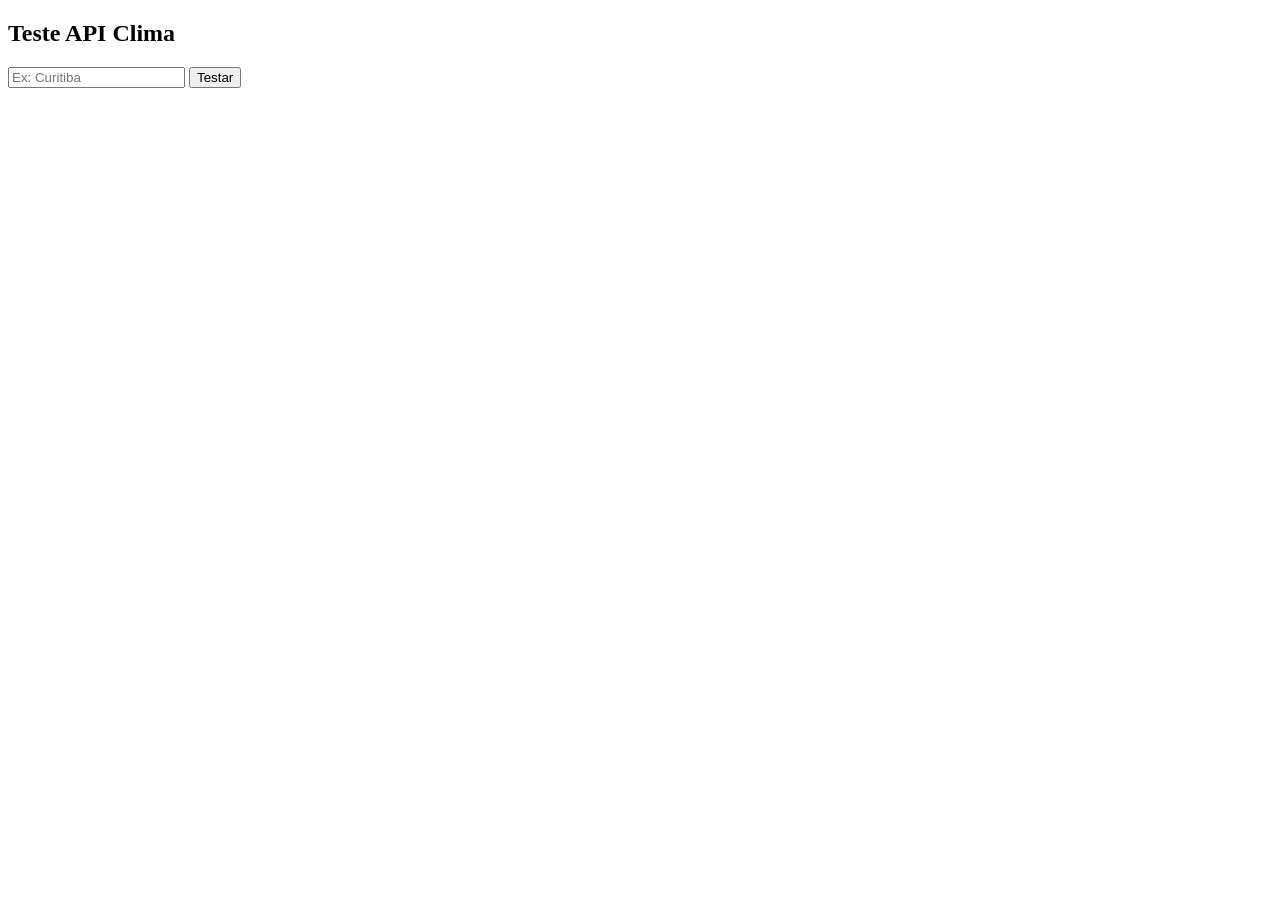
==== index.html @ cbd6ed68 "Update index.html" ====
<!DOCTYPE html>
<html lang="pt-BR">
<head>
<meta charset="UTF-8">
<title>Teste API HG</title>
</head>

<body>

<h2>Teste API Clima</h2>

<input id="cidade" placeholder="Ex: Curitiba">
<button onclick="testar()">Testar</button>

<pre id="resposta"></pre>

<script>
async function testar() {
  const cidade = document.getElementById("cidade").value;
  const box = document.getElementById("resposta");

  if (!cidade) {
    box.innerText = "Digite uma cidade";
    return;
  }

  try {
    const url = new URL("https://api.hgbrasil.com/weather");

    url.searchParams.set("key", "eaef0af3");
    url.searchParams.set("city_name", cidade + ",PR");

    const res = await fetch(url.href);
    const data = await res.json();

    // 🔥 MOSTRA O JSON COMPLETO (SEM FILTRO)
    box.innerText = JSON.stringify(data, null, 2);

  } catch (erro) {
    box.innerText = "Erro: " + erro;
  }
}
</script>

</body>
</html>
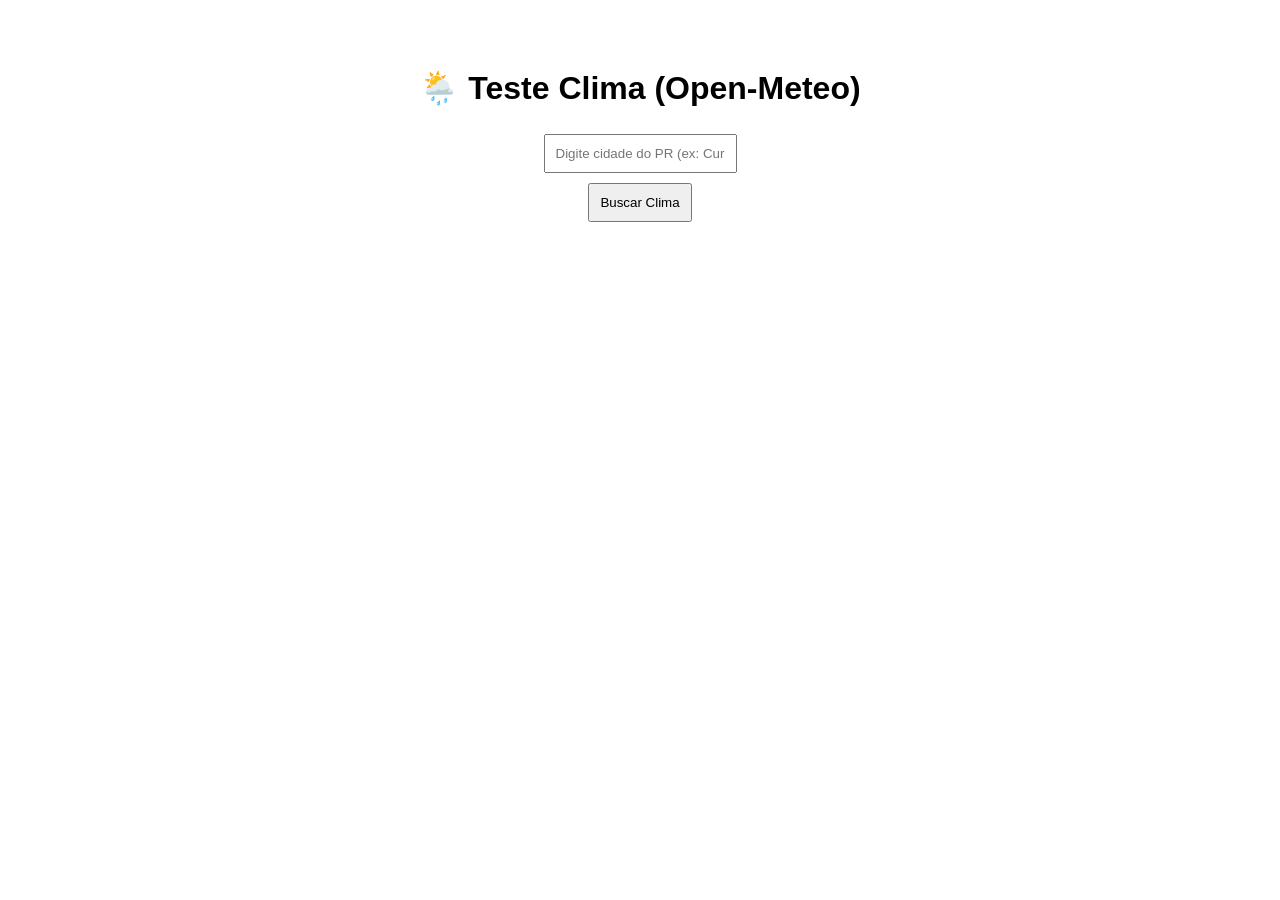
==== commit 4ab5faf3: "Update index.html" ====
--- a/index.html
+++ b/index.html
@@ -2,44 +2,80 @@
 <html lang="pt-BR">
 <head>
 <meta charset="UTF-8">
-<title>Teste API HG</title>
+<title>Teste Open-Meteo</title>
+<style>
+body {
+  font-family: Arial;
+  text-align: center;
+  padding: 40px;
+}
+input, button {
+  padding: 10px;
+  margin: 5px;
+}
+#resultado {
+  margin-top: 20px;
+  font-size: 18px;
+}
+</style>
 </head>
 
 <body>
 
-<h2>Teste API Clima</h2>
+<h1>🌦️ Teste Clima (Open-Meteo)</h1>
 
-<input id="cidade" placeholder="Ex: Curitiba">
-<button onclick="testar()">Testar</button>
+<input id="cidade" placeholder="Digite cidade do PR (ex: Curitiba)">
+<br>
+<button onclick="buscarClima()">Buscar Clima</button>
 
-<pre id="resposta"></pre>
+<div id="resultado"></div>
 
 <script>
-async function testar() {
-  const cidade = document.getElementById("cidade").value;
-  const box = document.getElementById("resposta");
 
-  if (!cidade) {
-    box.innerText = "Digite uma cidade";
+// 🔥 coordenadas das cidades do Paraná
+const cidades = {
+  "curitiba": { lat: -25.42, lon: -49.27 },
+  "londrina": { lat: -23.31, lon: -51.16 },
+  "maringa": { lat: -23.42, lon: -51.93 },
+  "cascavel": { lat: -24.96, lon: -53.46 }
+};
+
+async function buscarClima() {
+
+  const input = document.getElementById("cidade").value.toLowerCase();
+  const resBox = document.getElementById("resultado");
+
+  if (!cidades[input]) {
+    resBox.innerHTML = "Cidade não cadastrada (use Curitiba, Londrina, Maringá ou Cascavel)";
     return;
   }
 
+  const { lat, lon } = cidades[input];
+
+  resBox.innerHTML = "Carregando...";
+
   try {
-    const url = new URL("https://api.hgbrasil.com/weather");
+    const res = await fetch(
+      `https://api.open-meteo.com/v1/forecast?latitude=${lat}&longitude=${lon}&current_weather=true`
+    );
 
-    url.searchParams.set("key", "eaef0af3");
-    url.searchParams.set("city_name", cidade + ",PR");
+    const data = await res.json();
+    const clima = data.current_weather;
 
-    const res = await fetch(url.href);
-    const data = await res.json();
-
-    // 🔥 MOSTRA O JSON COMPLETO (SEM FILTRO)
-    box.innerText = JSON.stringify(data, null, 2);
+    resBox.innerHTML = `
+      📍 Cidade: ${input} <br><br>
+      🌡️ Temperatura: ${clima.temperature}°C <br>
+      💨 Vento: ${clima.windspeed} km/h <br>
+      🧭 Direção do vento: ${clima.winddirection}° <br>
+      🕒 Horário: ${clima.time}
+    `;
 
   } catch (erro) {
-    box.innerText = "Erro: " + erro;
+    resBox.innerHTML = "Erro ao buscar clima";
+    console.error(erro);
   }
 }
+
 </script>
 
 </body>
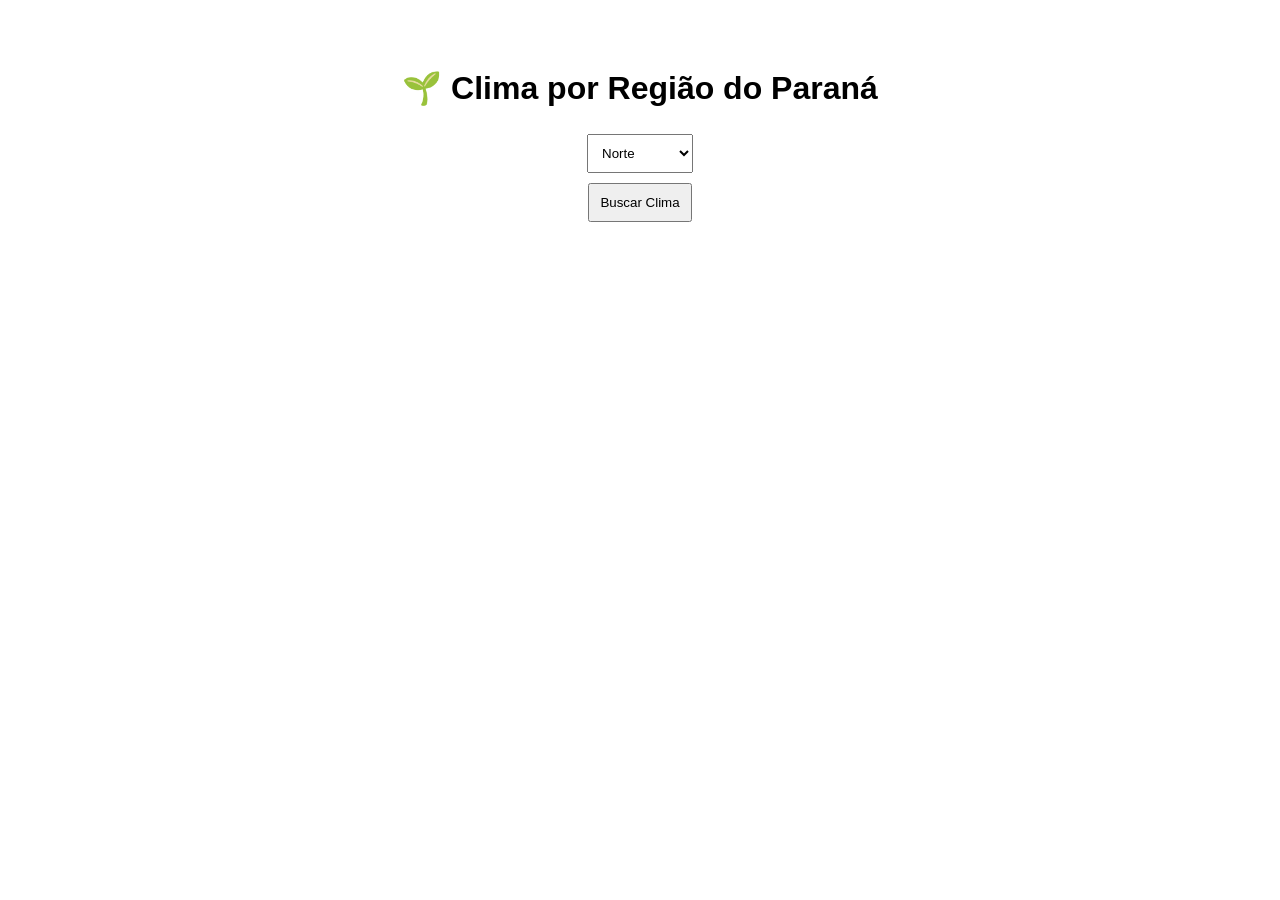
==== commit 87f2828e: "Update index.html" ====
--- a/index.html
+++ b/index.html
@@ -2,14 +2,14 @@
 <html lang="pt-BR">
 <head>
 <meta charset="UTF-8">
-<title>Teste Open-Meteo</title>
+<title>Teste Clima por Região - PR</title>
 <style>
 body {
   font-family: Arial;
   text-align: center;
   padding: 40px;
 }
-input, button {
+select, button {
   padding: 10px;
   margin: 5px;
 }
@@ -22,52 +22,68 @@
 
 <body>
 
-<h1>🌦️ Teste Clima (Open-Meteo)</h1>
+<h1>🌱 Clima por Região do Paraná</h1>
 
-<input id="cidade" placeholder="Digite cidade do PR (ex: Curitiba)">
+<select id="regiao">
+  <option value="norte">Norte</option>
+  <option value="noroeste">Noroeste</option>
+  <option value="oeste">Oeste</option>
+  <option value="centroSul">Centro-Sul</option>
+  <option value="litoral">Litoral</option>
+</select>
+
 <br>
-<button onclick="buscarClima()">Buscar Clima</button>
+<button onclick="buscar()">Buscar Clima</button>
 
 <div id="resultado"></div>
 
 <script>
 
-// 🔥 coordenadas das cidades do Paraná
-const cidades = {
-  "curitiba": { lat: -25.42, lon: -49.27 },
-  "londrina": { lat: -23.31, lon: -51.16 },
-  "maringa": { lat: -23.42, lon: -51.93 },
-  "cascavel": { lat: -24.96, lon: -53.46 }
+// 🔥 coordenadas reais por região do Paraná
+const regioes = {
+  norte: { lat: -23.3, lon: -51.2 },
+  noroeste: { lat: -23.0, lon: -52.5 },
+  oeste: { lat: -24.9, lon: -53.5 },
+  centroSul: { lat: -25.5, lon: -51.5 },
+  litoral: { lat: -25.8, lon: -48.5 }
 };
 
-async function buscarClima() {
+// 🔥 traduz código climático
+function traduzClima(code) {
+  if (code === 0) return "Céu limpo";
+  if (code <= 3) return "Parcialmente nublado";
+  if (code <= 48) return "Nublado";
+  if (code <= 67) return "Chuva";
+  if (code <= 77) return "Neve";
+  if (code <= 99) return "Tempestade";
+  return "Desconhecido";
+}
 
-  const input = document.getElementById("cidade").value.toLowerCase();
+async function buscar() {
+
+  const regiao = document.getElementById("regiao").value;
   const resBox = document.getElementById("resultado");
 
-  if (!cidades[input]) {
-    resBox.innerHTML = "Cidade não cadastrada (use Curitiba, Londrina, Maringá ou Cascavel)";
-    return;
-  }
-
-  const { lat, lon } = cidades[input];
+  const { lat, lon } = regioes[regiao];
 
   resBox.innerHTML = "Carregando...";
 
   try {
+
     const res = await fetch(
       `https://api.open-meteo.com/v1/forecast?latitude=${lat}&longitude=${lon}&current_weather=true`
     );
 
     const data = await res.json();
-    const clima = data.current_weather;
+    const c = data.current_weather;
 
     resBox.innerHTML = `
-      📍 Cidade: ${input} <br><br>
-      🌡️ Temperatura: ${clima.temperature}°C <br>
-      💨 Vento: ${clima.windspeed} km/h <br>
-      🧭 Direção do vento: ${clima.winddirection}° <br>
-      🕒 Horário: ${clima.time}
+      🌍 Região: ${regiao.toUpperCase()} <br><br>
+      🌡️ Temperatura: ${c.temperature}°C <br>
+      🌦️ Clima: ${traduzClima(c.weathercode)} <br>
+      💨 Vento: ${c.windspeed} km/h <br>
+      🧭 Direção: ${c.winddirection}° <br>
+      🕒 Hora: ${c.time}
     `;
 
   } catch (erro) {
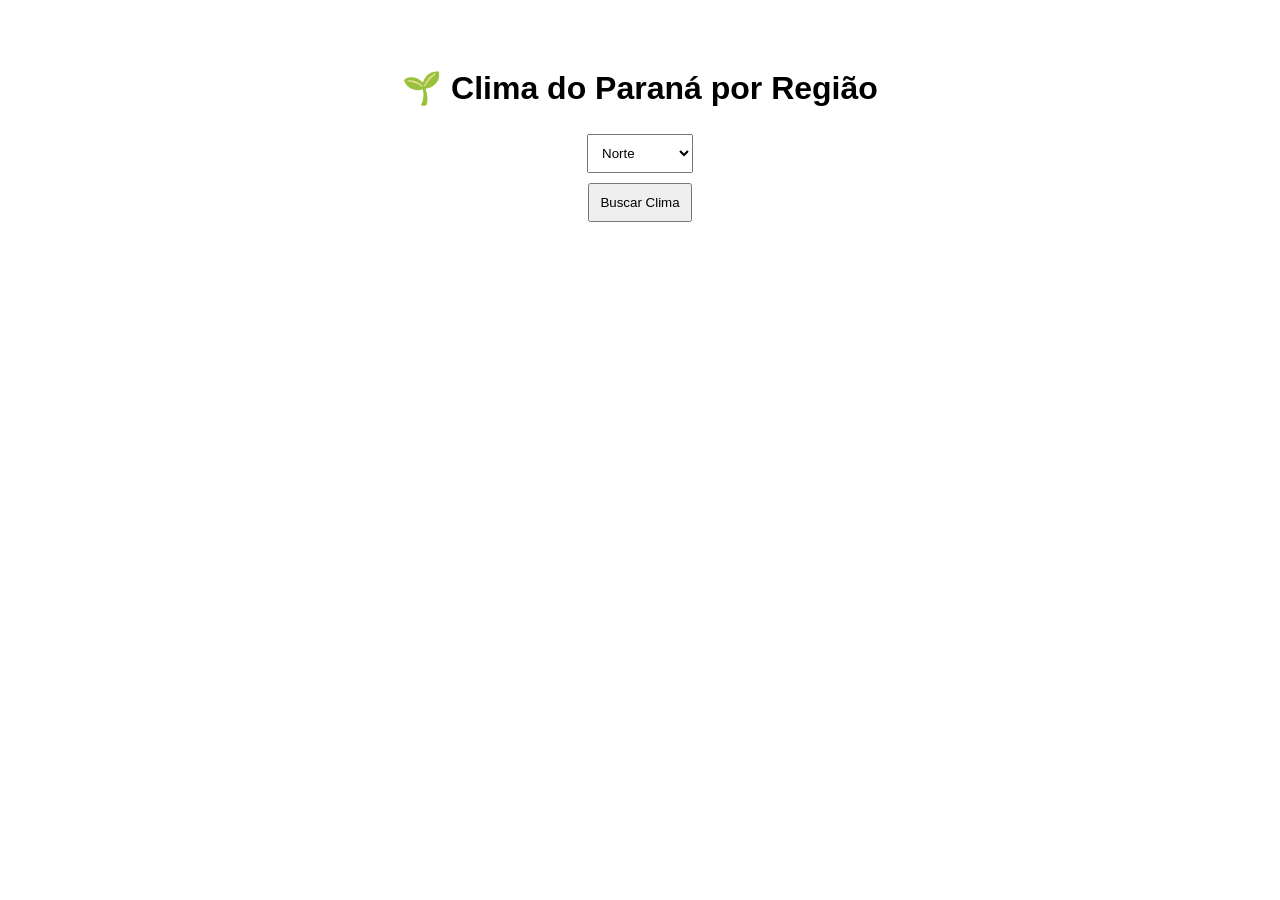
==== commit db10688a: "Update index.html" ====
--- a/index.html
+++ b/index.html
@@ -2,7 +2,8 @@
 <html lang="pt-BR">
 <head>
 <meta charset="UTF-8">
-<title>Teste Clima por Região - PR</title>
+<title>Clima Paraná Final</title>
+
 <style>
 body {
   font-family: Arial;
@@ -22,13 +23,14 @@
 
 <body>
 
-<h1>🌱 Clima por Região do Paraná</h1>
+<h1>🌱 Clima do Paraná por Região</h1>
 
 <select id="regiao">
   <option value="norte">Norte</option>
   <option value="noroeste">Noroeste</option>
   <option value="oeste">Oeste</option>
   <option value="centroSul">Centro-Sul</option>
+  <option value="sul">Sul</option>
   <option value="litoral">Litoral</option>
 </select>
 
@@ -39,22 +41,23 @@
 
 <script>
 
-// 🔥 coordenadas reais por região do Paraná
+// 🔥 coordenadas ajustadas por região
 const regioes = {
   norte: { lat: -23.3, lon: -51.2 },
   noroeste: { lat: -23.0, lon: -52.5 },
   oeste: { lat: -24.9, lon: -53.5 },
   centroSul: { lat: -25.5, lon: -51.5 },
+  sul: { lat: -26.2, lon: -51.0 }, // 🔥 novo
   litoral: { lat: -25.8, lon: -48.5 }
 };
 
-// 🔥 traduz código climático
+// tradução do clima
 function traduzClima(code) {
   if (code === 0) return "Céu limpo";
   if (code <= 3) return "Parcialmente nublado";
   if (code <= 48) return "Nublado";
   if (code <= 67) return "Chuva";
-  if (code <= 77) return "Neve";
+  if (code <= 77) return "Geada/Frio intenso";
   if (code <= 99) return "Tempestade";
   return "Desconhecido";
 }
@@ -77,13 +80,35 @@
     const data = await res.json();
     const c = data.current_weather;
 
+    // 🔥 interpretação agrícola simples
+    let analise = "";
+
+    if (c.temperature > 30) {
+      analise += "🔥 Temperatura alta → risco de estresse hídrico<br>";
+    }
+
+    if (c.temperature < 10) {
+      analise += "❄️ Temperatura baixa → risco de geada<br>";
+    }
+
+    if (c.weathercode >= 51) {
+      analise += "🌧️ Indício de chuva → bom para sequeiro<br>";
+    }
+
+    if (c.windspeed > 25) {
+      analise += "💨 Vento forte → cuidado com plantas jovens<br>";
+    }
+
     resBox.innerHTML = `
       🌍 Região: ${regiao.toUpperCase()} <br><br>
+
       🌡️ Temperatura: ${c.temperature}°C <br>
       🌦️ Clima: ${traduzClima(c.weathercode)} <br>
       💨 Vento: ${c.windspeed} km/h <br>
-      🧭 Direção: ${c.winddirection}° <br>
-      🕒 Hora: ${c.time}
+      🕒 Hora: ${c.time} <br><br>
+
+      <b>🌱 Interpretação:</b><br>
+      ${analise || "Condições normais para produção"}
     `;
 
   } catch (erro) {
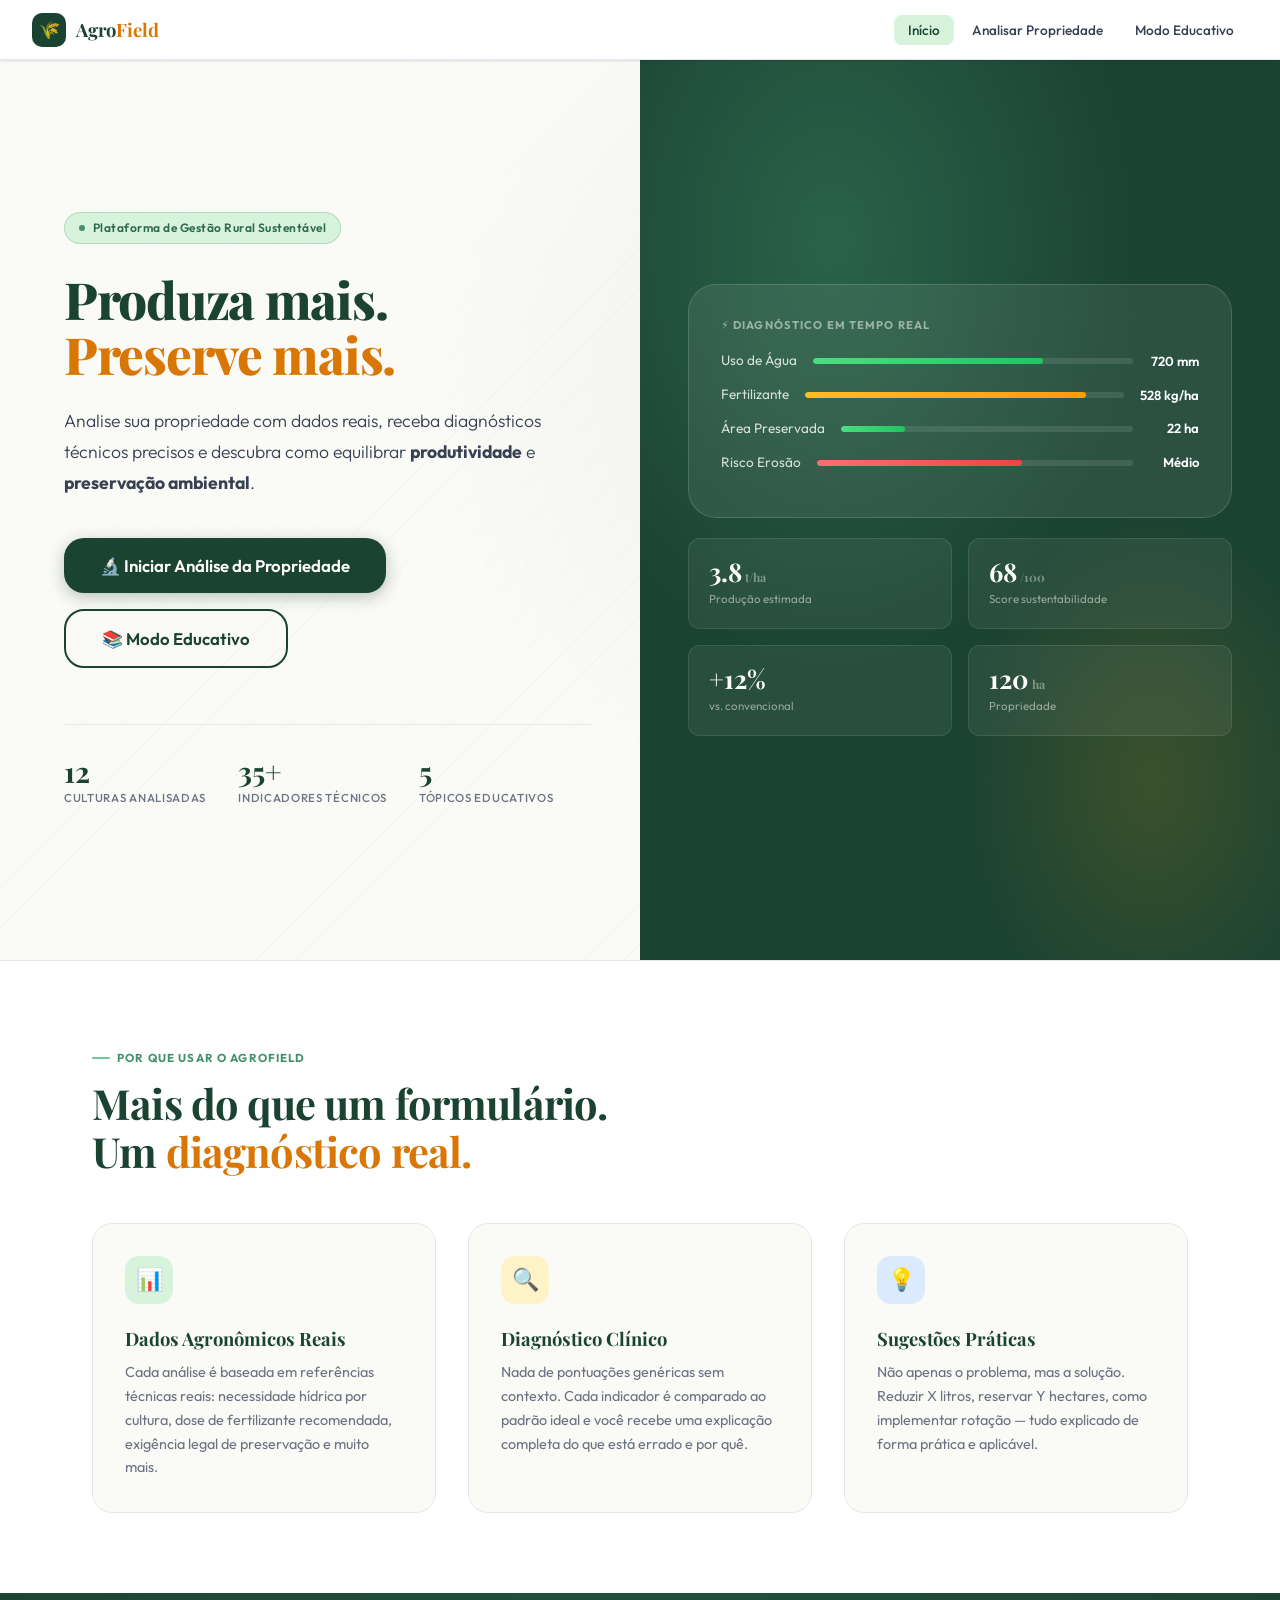
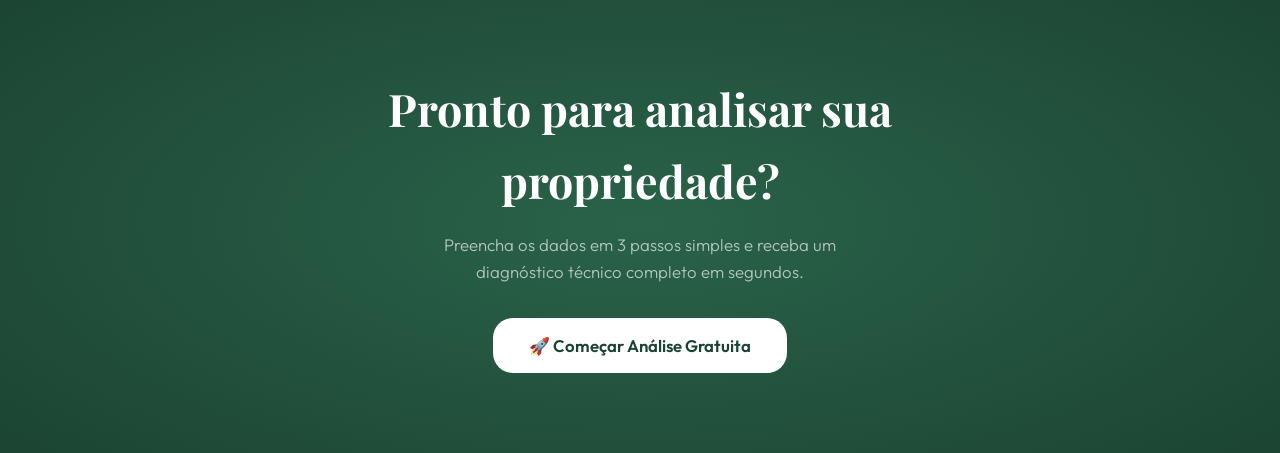
==== commit 46257b7d: "Add files via upload" ====
--- a/index.html
+++ b/index.html
@@ -2,122 +2,3114 @@
 <html lang="pt-BR">
 <head>
 <meta charset="UTF-8">
-<title>Clima Paraná Final</title>
+<meta name="viewport" content="width=device-width, initial-scale=1.0">
+<title>AgroField — Gestão Rural Sustentável</title>
+<link rel="preconnect" href="https://fonts.googleapis.com">
+<link href="https://fonts.googleapis.com/css2?family=Playfair+Display:wght@600;700;800&family=Outfit:wght@300;400;500;600;700&display=swap" rel="stylesheet">
 
 <style>
+/* ═══════════════════════════════════════════════════════
+   AGROFIELD — SISTEMA DE GESTÃO RURAL SUSTENTÁVEL
+   Design: Editorial + Dashboard Profissional
+   Paleta: Verde Floresta · Âmbar · Terracota · Creme
+   ═══════════════════════════════════════════════════════ */
+
+:root {
+  /* Cores principais */
+  --verde:        #1b4332;
+  --verde-medio:  #2d6a4f;
+  --verde-claro:  #40916c;
+  --verde-menta:  #74c69d;
+  --verde-palido: #d8f3dc;
+  --ambar:        #b45309;
+  --ambar-claro:  #d97706;
+  --ouro:         #f59e0b;
+  --terra:        #92400e;
+  --creme:        #fefce8;
+  --creme-suave:  #fafaf7;
+  --bege:         #f5f0e8;
+  --cinza-fundo:  #f8f9fa;
+  --branco:       #ffffff;
+  --texto:        #111827;
+  --texto-medio:  #374151;
+  --texto-suave:  #6b7280;
+  --texto-light:  #9ca3af;
+  --borda:        #e5e7eb;
+  --borda-verde:  rgba(64,145,108,0.25);
+  /* Semáforo */
+  --ok:    #15803d;
+  --alerta:#b45309;
+  --perigo:#b91c1c;
+  --info:  #1d4ed8;
+  /* Sombras */
+  --sombra-sm:  0 1px 3px rgba(0,0,0,.08), 0 1px 2px rgba(0,0,0,.05);
+  --sombra:     0 4px 16px rgba(0,0,0,.08), 0 2px 6px rgba(0,0,0,.04);
+  --sombra-lg:  0 12px 40px rgba(0,0,0,.10), 0 4px 12px rgba(0,0,0,.05);
+  --sombra-xl:  0 24px 64px rgba(0,0,0,.12);
+  /* Tipografia */
+  --display: 'Playfair Display', Georgia, serif;
+  --body:    'Outfit', system-ui, sans-serif;
+  /* Layout */
+  --radius-sm:  6px;
+  --radius:     12px;
+  --radius-lg:  20px;
+  --radius-xl:  28px;
+}
+
+*, *::before, *::after { box-sizing: border-box; margin: 0; padding: 0; }
+html { scroll-behavior: smooth; font-size: 16px; }
 body {
-  font-family: Arial;
+  font-family: var(--body);
+  background: var(--creme-suave);
+  color: var(--texto);
+  line-height: 1.6;
+  overflow-x: hidden;
+}
+img { max-width: 100%; }
+
+/* ─── PÁGINAS SPA ─────────────────────────────── */
+.page { display: none; min-height: 100vh; }
+.page.active { display: block; animation: pageIn .35s ease both; }
+
+@keyframes pageIn {
+  from { opacity: 0; transform: translateY(12px); }
+  to   { opacity: 1; transform: none; }
+}
+
+/* ─── TOPBAR ──────────────────────────────────── */
+.topbar {
+  position: fixed; top: 0; left: 0; right: 0; z-index: 900;
+  height: 60px;
+  background: rgba(255,255,255,.95);
+  backdrop-filter: blur(12px);
+  border-bottom: 1px solid var(--borda);
+  display: flex; align-items: center; justify-content: space-between;
+  padding: 0 2rem;
+  box-shadow: var(--sombra-sm);
+}
+
+.topbar-logo {
+  display: flex; align-items: center; gap: 10px;
+  cursor: pointer; text-decoration: none;
+}
+
+.topbar-logo-mark {
+  width: 34px; height: 34px;
+  background: var(--verde);
+  border-radius: 10px;
+  display: flex; align-items: center; justify-content: center;
+  font-size: 17px;
+  flex-shrink: 0;
+}
+
+.topbar-logo-name {
+  font-family: var(--display);
+  font-size: 1.15rem;
+  color: var(--verde);
+  font-weight: 700;
+  letter-spacing: -.01em;
+}
+
+.topbar-logo-name span { color: var(--ambar-claro); }
+
+.topbar-nav { display: flex; align-items: center; gap: .25rem; }
+
+.topbar-nav-btn {
+  padding: 6px 14px;
+  border-radius: 8px;
+  border: none;
+  background: transparent;
+  font-family: var(--body);
+  font-size: .85rem;
+  font-weight: 500;
+  color: var(--texto-medio);
+  cursor: pointer;
+  transition: all .2s;
+}
+
+.topbar-nav-btn:hover { background: var(--cinza-fundo); color: var(--verde); }
+.topbar-nav-btn.active { background: var(--verde-palido); color: var(--verde); }
+
+.topbar-nav-btn-primary {
+  background: var(--verde);
+  color: white;
+  padding: 7px 16px;
+  border-radius: 8px;
+  border: none;
+  font-family: var(--body);
+  font-size: .85rem;
+  font-weight: 600;
+  cursor: pointer;
+  transition: all .2s;
+  margin-left: .5rem;
+}
+
+.topbar-nav-btn-primary:hover { background: var(--verde-medio); transform: translateY(-1px); }
+
+/* ─── UTILITÁRIOS ─────────────────────────────── */
+.container { max-width: 1160px; margin: 0 auto; padding: 0 2rem; }
+.container-sm { max-width: 820px; margin: 0 auto; padding: 0 2rem; }
+.container-lg { max-width: 1360px; margin: 0 auto; padding: 0 2rem; }
+
+.section-eyebrow {
+  display: inline-flex; align-items: center; gap: 7px;
+  font-size: .72rem; font-weight: 700;
+  text-transform: uppercase; letter-spacing: .1em;
+  color: var(--verde-claro);
+  margin-bottom: .75rem;
+}
+.section-eyebrow::before {
+  content: ''; width: 18px; height: 2px;
+  background: var(--verde-menta); border-radius: 2px;
+}
+
+.section-title {
+  font-family: var(--display);
+  font-size: clamp(1.8rem, 3.5vw, 2.6rem);
+  font-weight: 700;
+  color: var(--verde);
+  line-height: 1.15;
+  letter-spacing: -.02em;
+}
+
+.section-title .accent { color: var(--ambar-claro); }
+
+.section-body {
+  font-size: 1.05rem;
+  color: var(--texto-medio);
+  font-weight: 300;
+  max-width: 560px;
+  margin-top: .75rem;
+  line-height: 1.75;
+}
+
+/* ─── BOTÕES ──────────────────────────────────── */
+.btn {
+  display: inline-flex; align-items: center; gap: 9px;
+  padding: 13px 26px;
+  border-radius: var(--radius);
+  font-family: var(--body);
+  font-size: .95rem; font-weight: 600;
+  cursor: pointer; border: none;
+  transition: all .25s cubic-bezier(.34,1.56,.64,1);
+  text-decoration: none;
+  white-space: nowrap;
+}
+
+.btn-verde {
+  background: var(--verde);
+  color: white;
+  box-shadow: 0 4px 16px rgba(27,67,50,.3);
+}
+.btn-verde:hover { background: var(--verde-medio); transform: translateY(-2px); box-shadow: 0 8px 24px rgba(27,67,50,.35); }
+
+.btn-outline-verde {
+  background: transparent;
+  border: 2px solid var(--verde);
+  color: var(--verde);
+}
+.btn-outline-verde:hover { background: var(--verde); color: white; transform: translateY(-2px); }
+
+.btn-ambar {
+  background: var(--ambar-claro);
+  color: white;
+  box-shadow: 0 4px 16px rgba(180,83,9,.3);
+}
+.btn-ambar:hover { background: var(--ambar); transform: translateY(-2px); }
+
+.btn-lg { padding: 17px 36px; font-size: 1.05rem; border-radius: var(--radius-lg); }
+.btn-sm { padding: 9px 18px; font-size: .85rem; border-radius: var(--radius-sm); }
+
+/* ═══════════════════════════════════════════════
+   PÁGINA 0: LANDING
+   ═══════════════════════════════════════════════ */
+#page-home {
+  background: var(--creme-suave);
+}
+
+/* ─── HERO ──────────────────────────────────────── */
+.hero {
+  min-height: 100vh;
+  padding-top: 60px;
+  display: grid;
+  grid-template-columns: 1fr 1fr;
+  align-items: center;
+  gap: 0;
+  overflow: hidden;
+  position: relative;
+}
+
+.hero::before {
+  content: '';
+  position: absolute; inset: 0;
+  background:
+    radial-gradient(ellipse 60% 70% at 75% 40%, rgba(27,67,50,.06) 0%, transparent 70%),
+    repeating-linear-gradient(
+      -45deg,
+      transparent 0px, transparent 28px,
+      rgba(27,67,50,.018) 28px, rgba(27,67,50,.018) 29px
+    );
+  pointer-events: none;
+}
+
+.hero-left {
+  padding: 5rem 3rem 5rem 4rem;
+  position: relative; z-index: 2;
+}
+
+.hero-badge {
+  display: inline-flex; align-items: center; gap: 8px;
+  background: var(--verde-palido);
+  border: 1px solid var(--borda-verde);
+  border-radius: 100px;
+  padding: 5px 14px;
+  font-size: .75rem; font-weight: 600;
+  color: var(--verde-medio);
+  letter-spacing: .04em;
+  margin-bottom: 1.75rem;
+  animation: fadeUp .7s ease both;
+}
+
+.hero-badge-dot {
+  width: 6px; height: 6px;
+  background: var(--verde-claro);
+  border-radius: 50%;
+  animation: pulseDot 2.5s ease infinite;
+}
+@keyframes pulseDot { 0%,100%{opacity:1;transform:scale(1)} 50%{opacity:.4;transform:scale(1.8)} }
+
+.hero-title {
+  font-family: var(--display);
+  font-size: clamp(2.4rem, 4vw, 3.6rem);
+  font-weight: 800;
+  color: var(--verde);
+  line-height: 1.08;
+  letter-spacing: -.025em;
+  margin-bottom: 1.5rem;
+  animation: fadeUp .7s ease .1s both;
+}
+
+.hero-title .line2 { color: var(--ambar-claro); display: block; }
+
+.hero-subtitle {
+  font-size: 1.1rem; font-weight: 300;
+  color: var(--texto-medio);
+  line-height: 1.75;
+  max-width: 500px;
+  margin-bottom: 2.5rem;
+  animation: fadeUp .7s ease .2s both;
+}
+
+.hero-actions {
+  display: flex; gap: 1rem; flex-wrap: wrap;
+  animation: fadeUp .7s ease .3s both;
+}
+
+.hero-data-strip {
+  display: flex; gap: 2rem; margin-top: 3.5rem;
+  padding-top: 2rem;
+  border-top: 1px solid var(--borda);
+  animation: fadeUp .7s ease .4s both;
+}
+
+.hero-data-item {}
+.hero-data-num {
+  font-family: var(--display);
+  font-size: 1.8rem; font-weight: 700;
+  color: var(--verde);
+  line-height: 1;
+}
+.hero-data-label {
+  font-size: .72rem; font-weight: 500;
+  color: var(--texto-suave);
+  text-transform: uppercase;
+  letter-spacing: .06em;
+  margin-top: 3px;
+}
+
+.hero-right {
+  height: 100vh;
+  background: var(--verde);
+  position: relative;
+  overflow: hidden;
+  display: flex; align-items: center; justify-content: center;
+}
+
+.hero-right::before {
+  content: '';
+  position: absolute; inset: 0;
+  background:
+    radial-gradient(ellipse 80% 80% at 30% 20%, rgba(64,145,108,.4), transparent 60%),
+    radial-gradient(ellipse 60% 60% at 80% 80%, rgba(245,158,11,.15), transparent 50%);
+}
+
+.hero-visual {
+  position: relative; z-index: 2;
+  padding: 3rem;
+  width: 100%;
+}
+
+.hero-visual-card {
+  background: rgba(255,255,255,.08);
+  backdrop-filter: blur(12px);
+  border: 1px solid rgba(255,255,255,.15);
+  border-radius: var(--radius-xl);
+  padding: 2rem;
+  margin-bottom: 1.25rem;
+  animation: fadeUp .8s ease .5s both;
+}
+
+.hvc-label {
+  font-size: .7rem; font-weight: 700; letter-spacing: .1em;
+  text-transform: uppercase; color: rgba(255,255,255,.5);
+  margin-bottom: 1rem;
+}
+
+.hvc-row {
+  display: flex; justify-content: space-between; align-items: center;
+  margin-bottom: .75rem;
+}
+
+.hvc-metric-name { font-size: .85rem; color: rgba(255,255,255,.8); }
+
+.hvc-bar-wrap { flex: 1; margin: 0 1rem; height: 6px; background: rgba(255,255,255,.1); border-radius: 100px; overflow: hidden; }
+.hvc-bar { height: 100%; border-radius: 100px; transition: width 1.5s ease; }
+.hvc-bar.ok    { background: linear-gradient(to right, #4ade80, #22c55e); }
+.hvc-bar.warn  { background: linear-gradient(to right, #fbbf24, #f59e0b); }
+.hvc-bar.crit  { background: linear-gradient(to right, #f87171, #ef4444); }
+
+.hvc-value { font-size: .82rem; font-weight: 600; color: white; min-width: 50px; text-align: right; }
+
+.hero-visual-card2 {
+  display: grid; grid-template-columns: 1fr 1fr;
+  gap: 1rem;
+  animation: fadeUp .8s ease .65s both;
+}
+
+.hvc2-item {
+  background: rgba(255,255,255,.06);
+  border: 1px solid rgba(255,255,255,.1);
+  border-radius: var(--radius);
+  padding: 1.25rem;
+}
+
+.hvc2-num {
+  font-family: var(--display);
+  font-size: 1.6rem; font-weight: 700;
+  color: white; line-height: 1;
+}
+
+.hvc2-unit { font-size: .75rem; color: rgba(255,255,255,.4); margin-left: 3px; }
+.hvc2-label { font-size: .72rem; color: rgba(255,255,255,.5); margin-top: 5px; }
+
+/* ─── HOME: FEATURES ────────────────────────────── */
+.features-section {
+  padding: 5rem 0;
+  background: white;
+  border-top: 1px solid var(--borda);
+}
+
+.features-grid {
+  display: grid; grid-template-columns: repeat(3, 1fr); gap: 2rem;
+  margin-top: 3rem;
+}
+
+.feature-card {
+  padding: 2rem;
+  border-radius: var(--radius-lg);
+  border: 1px solid var(--borda);
+  background: var(--creme-suave);
+  transition: all .3s ease;
+}
+
+.feature-card:hover {
+  transform: translateY(-4px);
+  box-shadow: var(--sombra);
+  border-color: var(--borda-verde);
+}
+
+.feature-icon {
+  width: 48px; height: 48px;
+  border-radius: 14px;
+  display: flex; align-items: center; justify-content: center;
+  font-size: 22px;
+  margin-bottom: 1.25rem;
+}
+
+.feature-icon.verde  { background: var(--verde-palido); }
+.feature-icon.ambar  { background: #fef3c7; }
+.feature-icon.azul   { background: #dbeafe; }
+
+.feature-title {
+  font-family: var(--display);
+  font-size: 1.15rem; font-weight: 700;
+  color: var(--verde); margin-bottom: .5rem;
+}
+
+.feature-desc {
+  font-size: .9rem; color: var(--texto-suave);
+  line-height: 1.65;
+}
+
+/* ─── HOME: CTA FINAL ──────────────────────────── */
+.home-cta {
+  padding: 5rem 0;
+  background: var(--verde);
   text-align: center;
-  padding: 40px;
-}
-select, button {
-  padding: 10px;
-  margin: 5px;
-}
-#resultado {
-  margin-top: 20px;
-  font-size: 18px;
-}
+  position: relative; overflow: hidden;
+}
+
+.home-cta::before {
+  content: '';
+  position: absolute; inset: 0;
+  background: radial-gradient(ellipse 70% 80% at 50% 50%, rgba(64,145,108,.4), transparent);
+}
+
+.home-cta-title {
+  font-family: var(--display);
+  font-size: clamp(1.8rem, 3.5vw, 2.8rem);
+  font-weight: 700; color: white;
+  position: relative; z-index: 1;
+  margin-bottom: 1rem;
+}
+
+.home-cta-sub {
+  color: rgba(255,255,255,.65);
+  font-size: 1.05rem; font-weight: 300;
+  max-width: 480px; margin: 0 auto 2rem;
+  position: relative; z-index: 1;
+}
+
+.home-cta .btn {
+  position: relative; z-index: 1;
+  background: white; color: var(--verde);
+}
+
+.home-cta .btn:hover { background: var(--creme); transform: translateY(-2px); }
+
+/* ═══════════════════════════════════════════════
+   PÁGINA 1: ANÁLISE — WIZARD
+   ═══════════════════════════════════════════════ */
+#page-analise { background: var(--cinza-fundo); }
+
+.analise-header {
+  padding-top: 60px;
+  background: white;
+  border-bottom: 1px solid var(--borda);
+  padding-bottom: 2rem;
+}
+
+.analise-header-inner {
+  padding-top: 2.5rem;
+}
+
+.analise-title {
+  font-family: var(--display);
+  font-size: 1.9rem; font-weight: 700;
+  color: var(--verde); margin-bottom: .35rem;
+}
+
+.analise-sub {
+  color: var(--texto-suave); font-size: .95rem;
+  font-weight: 300;
+}
+
+/* STEPPER */
+.stepper {
+  display: flex; align-items: center;
+  gap: 0; margin-top: 2rem;
+}
+
+.step {
+  display: flex; align-items: center; gap: 10px;
+  flex: 1;
+}
+
+.step-circle {
+  width: 32px; height: 32px;
+  border-radius: 50%;
+  display: flex; align-items: center; justify-content: center;
+  font-size: .78rem; font-weight: 700;
+  flex-shrink: 0;
+  transition: all .3s;
+  border: 2px solid var(--borda);
+  background: white;
+  color: var(--texto-suave);
+}
+
+.step-circle.done { background: var(--verde); border-color: var(--verde); color: white; }
+.step-circle.active { background: var(--ambar-claro); border-color: var(--ambar-claro); color: white; box-shadow: 0 0 0 4px rgba(217,119,6,.2); }
+
+.step-info { flex: 1; }
+.step-name { font-size: .78rem; font-weight: 600; color: var(--texto); transition: color .3s; }
+.step-name.active { color: var(--ambar); }
+.step-name.done { color: var(--verde); }
+.step-desc { font-size: .68rem; color: var(--texto-suave); }
+
+.step-connector {
+  width: 48px; height: 2px;
+  background: var(--borda);
+  flex-shrink: 0;
+  margin: 0 .5rem;
+  transition: background .3s;
+}
+.step-connector.done { background: var(--verde-claro); }
+
+/* WIZARD BODY */
+.wizard-body { padding: 2.5rem 0 5rem; }
+
+.wizard-step-panel { display: none; }
+.wizard-step-panel.active { display: block; animation: fadeUp .4s ease both; }
+
+/* CARDS DO FORMULÁRIO */
+.form-section {
+  background: white;
+  border-radius: var(--radius-lg);
+  border: 1px solid var(--borda);
+  box-shadow: var(--sombra-sm);
+  padding: 2rem;
+  margin-bottom: 1.5rem;
+}
+
+.form-section-title {
+  font-family: var(--display);
+  font-size: 1.15rem; font-weight: 700;
+  color: var(--verde); margin-bottom: .35rem;
+  display: flex; align-items: center; gap: 10px;
+}
+
+.form-section-title span { font-size: 1.2rem; }
+
+.form-section-desc {
+  font-size: .85rem; color: var(--texto-suave);
+  margin-bottom: 1.75rem; font-weight: 300;
+}
+
+.form-row { display: grid; gap: 1.5rem; }
+.form-row-2 { grid-template-columns: 1fr 1fr; }
+.form-row-3 { grid-template-columns: 1fr 1fr 1fr; }
+
+.form-field { display: flex; flex-direction: column; gap: 6px; }
+
+.form-label {
+  font-size: .82rem; font-weight: 600;
+  color: var(--texto-medio);
+  display: flex; align-items: center; gap: 6px;
+}
+
+.form-label-hint {
+  font-weight: 400; color: var(--texto-suave);
+  font-size: .75rem; margin-left: auto;
+}
+
+.form-input, .form-select {
+  width: 100%;
+  padding: 11px 14px;
+  border: 1.5px solid var(--borda);
+  border-radius: var(--radius-sm);
+  font-family: var(--body);
+  font-size: .95rem;
+  color: var(--texto);
+  background: var(--creme-suave);
+  outline: none;
+  transition: all .2s;
+  appearance: none;
+}
+
+.form-input:focus, .form-select:focus {
+  border-color: var(--verde-claro);
+  background: white;
+  box-shadow: 0 0 0 3px rgba(64,145,108,.12);
+}
+
+.form-input-group {
+  display: flex;
+  border: 1.5px solid var(--borda);
+  border-radius: var(--radius-sm);
+  overflow: hidden;
+  background: var(--creme-suave);
+  transition: all .2s;
+}
+
+.form-input-group:focus-within {
+  border-color: var(--verde-claro);
+  background: white;
+  box-shadow: 0 0 0 3px rgba(64,145,108,.12);
+}
+
+.form-input-group input {
+  flex: 1; padding: 11px 14px;
+  border: none; background: transparent;
+  font-family: var(--body); font-size: .95rem;
+  color: var(--texto); outline: none;
+}
+
+.form-input-unit {
+  padding: 11px 14px;
+  background: var(--bege);
+  font-size: .78rem; font-weight: 600;
+  color: var(--texto-suave);
+  border-left: 1px solid var(--borda);
+  white-space: nowrap;
+  display: flex; align-items: center;
+}
+
+.form-hint {
+  font-size: .75rem; color: var(--texto-suave);
+  line-height: 1.5;
+}
+
+.form-hint.reference {
+  background: var(--verde-palido);
+  border: 1px solid var(--borda-verde);
+  border-radius: var(--radius-sm);
+  padding: 8px 12px;
+  color: var(--verde-medio);
+  font-weight: 500;
+}
+
+/* TOGGLE SIM/NÃO */
+.toggle-pair { display: flex; gap: 8px; }
+
+.toggle-opt {
+  flex: 1; padding: 11px 8px;
+  border: 2px solid var(--borda);
+  border-radius: var(--radius-sm);
+  background: white;
+  font-family: var(--body);
+  font-size: .88rem; font-weight: 500;
+  color: var(--texto-suave);
+  cursor: pointer; text-align: center;
+  transition: all .2s;
+}
+
+.toggle-opt:hover { border-color: var(--verde-menta); color: var(--verde); }
+.toggle-opt.selected { background: var(--verde); border-color: var(--verde); color: white; }
+
+/* SELECT CULTURA COM ÍCONE */
+.select-wrapper { position: relative; }
+.select-wrapper::after {
+  content: '▾';
+  position: absolute; right: 12px; top: 50%; transform: translateY(-50%);
+  color: var(--texto-suave); font-size: .8rem;
+  pointer-events: none;
+}
+
+/* INFO BOX CULTURA */
+.cultura-info-box {
+  display: none;
+  background: var(--bege);
+  border: 1px solid var(--borda);
+  border-radius: var(--radius);
+  padding: 1.25rem;
+  margin-top: 1rem;
+  animation: fadeUp .3s ease;
+}
+
+.cultura-info-box.show { display: block; }
+
+.cib-title {
+  font-size: .78rem; font-weight: 700; letter-spacing: .08em;
+  text-transform: uppercase; color: var(--verde-claro);
+  margin-bottom: .75rem;
+}
+
+.cib-grid { display: grid; grid-template-columns: repeat(3, 1fr); gap: 1rem; }
+
+.cib-item { text-align: center; }
+.cib-value { font-family: var(--display); font-size: 1.1rem; font-weight: 700; color: var(--verde); }
+.cib-label { font-size: .7rem; color: var(--texto-suave); margin-top: 2px; }
+
+/* WIZARD NAVIGATION */
+.wizard-nav {
+  display: flex; justify-content: space-between; align-items: center;
+  padding: 1.5rem 0 0;
+  border-top: 1px solid var(--borda);
+  margin-top: 1rem;
+}
+
+.wizard-nav-info {
+  font-size: .82rem; color: var(--texto-suave);
+}
+
+.wizard-progress {
+  height: 3px; background: var(--borda);
+  border-radius: 100px;
+  margin-bottom: 2rem; overflow: hidden;
+}
+
+.wizard-progress-fill {
+  height: 100%; background: linear-gradient(to right, var(--verde), var(--verde-menta));
+  border-radius: 100px; transition: width .5s ease;
+}
+
+/* ═══════════════════════════════════════════════
+   PÁGINA 2: RESULTADO
+   ═══════════════════════════════════════════════ */
+#page-resultado { background: var(--cinza-fundo); }
+
+.resultado-header {
+  padding-top: 60px;
+  background: var(--verde);
+  padding-bottom: 3rem;
+  position: relative; overflow: hidden;
+}
+
+.resultado-header::before {
+  content: '';
+  position: absolute; inset: 0;
+  background:
+    radial-gradient(ellipse 70% 80% at 20% 50%, rgba(64,145,108,.5), transparent),
+    radial-gradient(ellipse 50% 60% at 85% 30%, rgba(245,158,11,.15), transparent);
+}
+
+.resultado-header-inner {
+  padding-top: 2.5rem; position: relative; z-index: 1;
+}
+
+.resultado-fazenda {
+  font-size: .78rem; font-weight: 600; letter-spacing: .1em;
+  text-transform: uppercase;
+  color: rgba(255,255,255,.55); margin-bottom: .5rem;
+}
+
+.resultado-titulo {
+  font-family: var(--display);
+  font-size: clamp(1.6rem, 3vw, 2.4rem);
+  font-weight: 700; color: white;
+  margin-bottom: .5rem;
+}
+
+.resultado-meta {
+  font-size: .9rem; color: rgba(255,255,255,.6);
+  font-weight: 300;
+}
+
+/* SCORE PRINCIPAL */
+.score-banner {
+  background: rgba(255,255,255,.1);
+  backdrop-filter: blur(12px);
+  border: 1px solid rgba(255,255,255,.15);
+  border-radius: var(--radius-xl);
+  padding: 2rem;
+  margin-top: 2rem;
+  display: flex; align-items: center; gap: 2rem;
+  position: relative; z-index: 1;
+}
+
+.score-ring-wrap { position: relative; flex-shrink: 0; }
+.score-ring-wrap svg { width: 100px; height: 100px; }
+.score-ring-bg { fill: none; stroke: rgba(255,255,255,.1); stroke-width: 10; }
+.score-ring-fill {
+  fill: none; stroke-width: 10; stroke-linecap: round;
+  stroke-dasharray: 263; stroke-dashoffset: 263;
+  transition: stroke-dashoffset 1.5s cubic-bezier(.34,1.1,.64,1);
+}
+.score-ring-num {
+  position: absolute; inset: 0;
+  display: flex; align-items: center; justify-content: center;
+  flex-direction: column;
+}
+.score-num {
+  font-family: var(--display);
+  font-size: 1.8rem; font-weight: 800; color: white;
+  line-height: 1;
+}
+.score-denom { font-size: .65rem; color: rgba(255,255,255,.4); }
+
+.score-info { flex: 1; }
+.score-classif-badge {
+  display: inline-block;
+  padding: 5px 14px;
+  border-radius: 100px;
+  font-size: .8rem; font-weight: 700; letter-spacing: .06em;
+  text-transform: uppercase;
+  margin-bottom: .75rem;
+}
+.score-classif-badge.sustentavel { background: rgba(74,222,128,.2); color: #4ade80; border: 1px solid rgba(74,222,128,.3); }
+.score-classif-badge.atencao     { background: rgba(251,191,36,.2); color: #fbbf24; border: 1px solid rgba(251,191,36,.3); }
+.score-classif-badge.critico     { background: rgba(248,113,113,.2); color: #f87171; border: 1px solid rgba(248,113,113,.3); }
+
+.score-headline { font-size: 1.1rem; font-weight: 500; color: white; margin-bottom: .4rem; }
+.score-summary { font-size: .88rem; color: rgba(255,255,255,.6); line-height: 1.6; font-weight: 300; }
+
+.score-stats {
+  display: grid; grid-template-columns: repeat(3, 1fr);
+  gap: .75rem; flex-shrink: 0;
+}
+
+.score-stat {
+  background: rgba(255,255,255,.08);
+  border-radius: var(--radius);
+  padding: 1rem;
+  text-align: center;
+}
+.score-stat-val { font-family: var(--display); font-size: 1.3rem; font-weight: 700; color: white; line-height: 1; }
+.score-stat-unit { font-size: .68rem; color: rgba(255,255,255,.4); }
+.score-stat-label { font-size: .68rem; color: rgba(255,255,255,.5); margin-top: 3px; }
+
+/* RESULTADO CORPO */
+.resultado-body { padding: 2.5rem 0 5rem; }
+
+/* GRADE DE DIAGNÓSTICO */
+.diag-grid { display: grid; grid-template-columns: repeat(2, 1fr); gap: 1.5rem; margin-bottom: 1.5rem; }
+.diag-grid-wide { grid-column: 1 / -1; }
+
+.diag-card {
+  background: white;
+  border-radius: var(--radius-lg);
+  border: 1px solid var(--borda);
+  box-shadow: var(--sombra-sm);
+  overflow: hidden;
+  transition: box-shadow .2s;
+}
+.diag-card:hover { box-shadow: var(--sombra); }
+
+.diag-card-header {
+  padding: 1.25rem 1.5rem;
+  display: flex; align-items: center; gap: 12px;
+  border-bottom: 1px solid var(--borda);
+}
+
+.diag-card-icon {
+  width: 38px; height: 38px;
+  border-radius: 10px;
+  display: flex; align-items: center; justify-content: center;
+  font-size: 18px; flex-shrink: 0;
+}
+
+.diag-card-icon.agua     { background: #dbeafe; }
+.diag-card-icon.fertiliz { background: #fef3c7; }
+.diag-card-icon.pres     { background: var(--verde-palido); }
+.diag-card-icon.solo     { background: #fce7f3; }
+.diag-card-icon.rotacao  { background: #e0e7ff; }
+.diag-card-icon.producao { background: #d1fae5; }
+
+.diag-card-title { font-family: var(--display); font-size: 1rem; font-weight: 700; color: var(--verde); }
+.diag-card-sub   { font-size: .75rem; color: var(--texto-suave); }
+
+.status-pill {
+  margin-left: auto;
+  padding: 4px 12px;
+  border-radius: 100px;
+  font-size: .72rem; font-weight: 700;
+  text-transform: uppercase; letter-spacing: .05em;
+  flex-shrink: 0;
+}
+.status-pill.ok     { background: #dcfce7; color: var(--ok); }
+.status-pill.alerta { background: #fef3c7; color: var(--alerta); }
+.status-pill.perigo { background: #fee2e2; color: var(--perigo); }
+.status-pill.info   { background: #dbeafe; color: var(--info); }
+
+.diag-card-body { padding: 1.5rem; }
+
+/* COMPARADOR DE VALOR */
+.value-comparator {
+  background: var(--cinza-fundo);
+  border-radius: var(--radius);
+  padding: 1.25rem;
+  margin-bottom: 1rem;
+}
+
+.vc-row {
+  display: flex; justify-content: space-between; align-items: center;
+  margin-bottom: .5rem;
+}
+
+.vc-label { font-size: .78rem; font-weight: 600; color: var(--texto-suave); text-transform: uppercase; letter-spacing: .05em; }
+.vc-val { font-family: var(--display); font-size: 1.4rem; font-weight: 700; }
+.vc-val.ok     { color: var(--ok); }
+.vc-val.alerta { color: var(--alerta); }
+.vc-val.perigo { color: var(--perigo); }
+.vc-unit { font-size: .75rem; color: var(--texto-suave); font-weight: 400; margin-left: 4px; font-family: var(--body); }
+
+.vc-bar-wrap {
+  height: 8px; background: var(--borda);
+  border-radius: 100px; overflow: hidden;
+  margin: .5rem 0;
+  position: relative;
+}
+
+.vc-bar-ideal {
+  position: absolute; height: 100%; background: rgba(64,145,108,.25);
+  border-right: 2px dashed var(--verde-claro);
+}
+
+.vc-bar-actual {
+  height: 100%; border-radius: 100px;
+  transition: width 1.2s cubic-bezier(.34,1.1,.64,1);
+  position: relative; z-index: 1;
+}
+.vc-bar-actual.ok     { background: linear-gradient(to right, #4ade80, #22c55e); }
+.vc-bar-actual.alerta { background: linear-gradient(to right, #fbbf24, #f59e0b); }
+.vc-bar-actual.perigo { background: linear-gradient(to right, #f87171, #ef4444); }
+
+.vc-legend {
+  display: flex; gap: 1rem; font-size: .7rem; color: var(--texto-suave);
+  margin-top: .25rem;
+}
+.vc-legend-item { display: flex; align-items: center; gap: 5px; }
+.vc-legend-dot { width: 8px; height: 8px; border-radius: 2px; }
+
+/* ALERTAS / DIAGNÓSTICO TEXTO */
+.diag-text {
+  font-size: .9rem; line-height: 1.7;
+  color: var(--texto-medio); margin-bottom: 1rem;
+}
+
+.diag-consequence {
+  display: flex; gap: 10px;
+  background: #fff7ed;
+  border-left: 3px solid var(--ambar-claro);
+  border-radius: 0 var(--radius-sm) var(--radius-sm) 0;
+  padding: .85rem 1rem;
+  font-size: .85rem; color: var(--terra);
+  line-height: 1.6;
+  margin-bottom: .75rem;
+}
+
+.diag-consequence.danger {
+  background: #fff1f2;
+  border-left-color: var(--perigo);
+  color: #9b1c1c;
+}
+
+.diag-consequence.ok {
+  background: #f0fdf4;
+  border-left-color: var(--ok);
+  color: #14532d;
+}
+
+.diag-consequence.info {
+  background: #eff6ff;
+  border-left-color: var(--info);
+  color: #1e3a5f;
+}
+
+.diag-consequence-icon { font-size: 1rem; flex-shrink: 0; margin-top: 2px; }
+
+/* SUGESTÕES */
+.sugestoes-list { list-style: none; display: flex; flex-direction: column; gap: .65rem; }
+
+.sugestao-item {
+  display: flex; gap: 12px; align-items: flex-start;
+  padding: .85rem 1rem;
+  background: var(--verde-palido);
+  border-radius: var(--radius-sm);
+  font-size: .88rem; color: var(--verde);
+  line-height: 1.55;
+}
+
+.sugestao-item.ambar {
+  background: #fef3c7;
+  color: var(--terra);
+}
+
+.sugestao-item .sug-icon { font-size: 1rem; flex-shrink: 0; margin-top: 1px; }
+.sugestao-item .sug-text strong { font-weight: 700; display: block; margin-bottom: 2px; }
+
+/* CARD PRODUÇÃO */
+.producao-card {
+  background: white;
+  border-radius: var(--radius-lg);
+  border: 1px solid var(--borda);
+  box-shadow: var(--sombra-sm);
+  padding: 2rem;
+  margin-bottom: 1.5rem;
+}
+
+.producao-card-title {
+  font-family: var(--display); font-size: 1.15rem; font-weight: 700;
+  color: var(--verde); margin-bottom: 1.5rem;
+  display: flex; align-items: center; gap: 10px;
+}
+
+.producao-numbers {
+  display: grid; grid-template-columns: repeat(4, 1fr); gap: 1.25rem;
+}
+
+.prod-num-item {
+  text-align: center;
+  padding: 1.25rem;
+  background: var(--cinza-fundo);
+  border-radius: var(--radius);
+  border: 1px solid var(--borda);
+}
+
+.prod-num-val {
+  font-family: var(--display);
+  font-size: 1.8rem; font-weight: 800;
+  color: var(--verde); line-height: 1;
+}
+
+.prod-num-unit { font-size: .72rem; color: var(--texto-suave); font-weight: 400; }
+.prod-num-label { font-size: .75rem; color: var(--texto-suave); margin-top: 5px; }
+
+/* GRÁFICO DE BARRAS DIAGNÓSTICO */
+.bar-diag {
+  padding: 1.5rem;
+}
+
+.bar-diag-row {
+  display: flex; align-items: center; gap: 1rem;
+  margin-bottom: 1rem;
+}
+
+.bar-diag-label { font-size: .82rem; font-weight: 500; color: var(--texto-medio); width: 120px; flex-shrink: 0; }
+.bar-diag-bar-wrap { flex: 1; height: 10px; background: var(--borda); border-radius: 100px; overflow: hidden; position: relative; }
+
+.bar-diag-bar {
+  height: 100%; border-radius: 100px;
+  transition: width 1.2s cubic-bezier(.34,1.1,.64,1);
+}
+
+.bar-diag-val { font-size: .82rem; font-weight: 700; color: var(--texto); min-width: 60px; text-align: right; }
+
+.bar-ref-line {
+  position: absolute; top: 0; bottom: 0; width: 2px;
+  background: rgba(0,0,0,.2);
+}
+
+/* ═══════════════════════════════════════════════
+   PÁGINA 3: EDUCATIVO
+   ═══════════════════════════════════════════════ */
+#page-educativo { background: var(--creme-suave); }
+
+.edu-hero {
+  padding-top: 60px;
+  background: linear-gradient(135deg, #f5f0e8 0%, white 100%);
+  border-bottom: 1px solid var(--borda);
+  padding-bottom: 3rem;
+}
+
+.edu-hero-inner { padding-top: 3rem; }
+
+.edu-tabs {
+  display: flex; gap: .5rem; margin-top: 2rem;
+  border-bottom: 2px solid var(--borda);
+  overflow-x: auto; padding-bottom: 1px;
+}
+
+.edu-tab {
+  padding: 10px 20px;
+  border: none; background: none;
+  font-family: var(--body); font-size: .9rem; font-weight: 500;
+  color: var(--texto-suave);
+  cursor: pointer; border-bottom: 2px solid transparent;
+  margin-bottom: -2px; white-space: nowrap;
+  transition: all .2s;
+}
+.edu-tab:hover { color: var(--verde); }
+.edu-tab.active { color: var(--verde); border-bottom-color: var(--verde); font-weight: 600; }
+
+.edu-body { padding: 3rem 0 5rem; }
+
+.edu-panel { display: none; }
+.edu-panel.active { display: block; animation: fadeUp .35s ease both; }
+
+.edu-layout { display: grid; grid-template-columns: 1.2fr 1fr; gap: 3rem; align-items: start; }
+
+.edu-content {}
+
+.edu-content-title {
+  font-family: var(--display);
+  font-size: 2rem; font-weight: 800; color: var(--verde);
+  line-height: 1.15; margin-bottom: 1.25rem;
+  letter-spacing: -.02em;
+}
+
+.edu-content-lead {
+  font-size: 1.1rem; font-weight: 400;
+  color: var(--texto-medio); line-height: 1.75;
+  margin-bottom: 2rem;
+  padding-bottom: 1.5rem;
+  border-bottom: 2px solid var(--verde-palido);
+}
+
+.edu-content-body {
+  font-size: .95rem; color: var(--texto-medio);
+  line-height: 1.8; font-weight: 300;
+}
+
+.edu-content-body p { margin-bottom: 1rem; }
+.edu-content-body strong { font-weight: 600; color: var(--texto); }
+
+.edu-highlight {
+  background: var(--verde-palido);
+  border-left: 3px solid var(--verde-claro);
+  border-radius: 0 var(--radius) var(--radius) 0;
+  padding: 1.25rem 1.5rem;
+  margin: 1.5rem 0;
+  font-size: .9rem; color: var(--verde);
+  line-height: 1.7;
+}
+
+.edu-highlight-title { font-weight: 700; margin-bottom: .35rem; display: flex; align-items: center; gap: 8px; }
+
+.edu-example {
+  background: #fffbeb;
+  border: 1px solid #fde68a;
+  border-radius: var(--radius);
+  padding: 1.5rem;
+  margin: 1.5rem 0;
+}
+
+.edu-example-title {
+  font-size: .72rem; font-weight: 800; letter-spacing: .1em;
+  text-transform: uppercase; color: var(--ambar);
+  margin-bottom: .75rem;
+  display: flex; align-items: center; gap: 6px;
+}
+
+.edu-example-body { font-size: .88rem; color: #78350f; line-height: 1.7; }
+.edu-example-body strong { font-weight: 700; color: var(--terra); }
+
+/* CARDS LATERAIS EDUCATIVO */
+.edu-sidebar { display: flex; flex-direction: column; gap: 1.25rem; }
+
+.edu-fact-card {
+  background: white;
+  border: 1px solid var(--borda);
+  border-radius: var(--radius-lg);
+  padding: 1.5rem;
+  box-shadow: var(--sombra-sm);
+}
+
+.edu-fact-card-label {
+  font-size: .7rem; font-weight: 700; letter-spacing: .1em;
+  text-transform: uppercase; color: var(--verde-claro);
+  margin-bottom: 1rem;
+}
+
+.edu-fact-num {
+  font-family: var(--display);
+  font-size: 2.5rem; font-weight: 800; color: var(--verde);
+  line-height: 1;
+}
+.edu-fact-unit { font-size: .9rem; color: var(--texto-suave); font-family: var(--body); }
+.edu-fact-text { font-size: .85rem; color: var(--texto-suave); margin-top: .5rem; line-height: 1.55; }
+
+.edu-steps { display: flex; flex-direction: column; gap: .75rem; }
+
+.edu-step-item {
+  display: flex; gap: 12px;
+  padding: 1rem;
+  background: var(--cinza-fundo);
+  border-radius: var(--radius);
+  border: 1px solid var(--borda);
+}
+
+.edu-step-num {
+  width: 28px; height: 28px; flex-shrink: 0;
+  background: var(--verde); border-radius: 50%;
+  display: flex; align-items: center; justify-content: center;
+  font-size: .75rem; font-weight: 700; color: white;
+}
+
+.edu-step-content {}
+.edu-step-title { font-size: .85rem; font-weight: 600; color: var(--texto); }
+.edu-step-desc { font-size: .78rem; color: var(--texto-suave); margin-top: 2px; line-height: 1.5; }
+
+.edu-apply-box {
+  background: var(--verde);
+  border-radius: var(--radius-lg);
+  padding: 1.5rem;
+  color: white;
+}
+
+.edu-apply-title {
+  font-family: var(--display); font-size: 1rem; font-weight: 700;
+  margin-bottom: .75rem;
+  display: flex; align-items: center; gap: 8px;
+}
+
+.edu-apply-list {
+  list-style: none; display: flex; flex-direction: column; gap: .5rem;
+}
+
+.edu-apply-item {
+  font-size: .83rem; color: rgba(255,255,255,.8);
+  display: flex; align-items: flex-start; gap: 8px;
+  line-height: 1.5;
+}
+
+.edu-apply-item::before {
+  content: '→';
+  color: var(--verde-menta); font-weight: 700; flex-shrink: 0;
+}
+
+/* ─── ANIMAÇÕES GERAIS ────────────────────────── */
+@keyframes fadeUp {
+  from { opacity: 0; transform: translateY(16px); }
+  to   { opacity: 1; transform: none; }
+}
+
+@keyframes fadeIn {
+  from { opacity: 0; }
+  to   { opacity: 1; }
+}
+
+/* ─── RESPONSIVO ──────────────────────────────── */
+@media (max-width: 900px) {
+  .hero { grid-template-columns: 1fr; }
+  .hero-right { display: none; }
+  .features-grid { grid-template-columns: 1fr 1fr; }
+  .form-row-3 { grid-template-columns: 1fr; }
+  .diag-grid { grid-template-columns: 1fr; }
+  .producao-numbers { grid-template-columns: 1fr 1fr; }
+  .score-banner { flex-direction: column; }
+  .score-stats { grid-template-columns: repeat(3, 1fr); width: 100%; }
+  .edu-layout { grid-template-columns: 1fr; }
+  .cib-grid { grid-template-columns: 1fr 1fr 1fr; }
+}
+
+@media (max-width: 600px) {
+  .topbar-nav { display: none; }
+  .features-grid { grid-template-columns: 1fr; }
+  .hero-data-strip { flex-wrap: wrap; gap: 1.5rem; }
+  .hero-actions { flex-direction: column; }
+  .hero-actions .btn { justify-content: center; }
+  .form-row-2 { grid-template-columns: 1fr; }
+  .stepper { flex-wrap: wrap; gap: .5rem; }
+  .step-connector { display: none; }
+  .producao-numbers { grid-template-columns: 1fr 1fr; }
+  .score-stats { grid-template-columns: 1fr 1fr; }
+}
+
+/* ─── SCROLLBAR ──────────────────────────────── */
+::-webkit-scrollbar { width: 6px; height: 6px; }
+::-webkit-scrollbar-track { background: var(--cinza-fundo); }
+::-webkit-scrollbar-thumb { background: var(--verde-menta); border-radius: 100px; }
+
+/* ─── SELEÇÃO ─────────────────────────────────── */
+::selection { background: var(--verde-palido); color: var(--verde); }
+
+/* ─── LOADING STATE ──────────────────────────── */
+.btn-loading { opacity: .7; pointer-events: none; }
+.spinner { display: inline-block; animation: spin .7s linear infinite; }
+@keyframes spin { to { transform: rotate(360deg); } }
+
+/* ─── TOOLTIP ─────────────────────────────────── */
+[data-tooltip] { position: relative; cursor: help; }
+[data-tooltip]::after {
+  content: attr(data-tooltip);
+  position: absolute; bottom: calc(100% + 8px); left: 50%; transform: translateX(-50%);
+  background: var(--texto); color: white;
+  font-size: .72rem; font-family: var(--body); font-weight: 400;
+  padding: 5px 10px; border-radius: 6px;
+  white-space: nowrap; pointer-events: none;
+  opacity: 0; transition: opacity .2s;
+  z-index: 100;
+}
+[data-tooltip]:hover::after { opacity: 1; }
+
+/* ─── PRINT / EXPORT ──────────────────────────── */
+.resultado-actions {
+  display: flex; gap: 1rem; margin-bottom: 2rem;
+  flex-wrap: wrap;
+}
+
+/* ─── GRADE PRINCIPAL DO RESULTADO ─────────────── */
+.resultado-main {
+  display: grid; grid-template-columns: 2fr 1fr;
+  gap: 1.5rem; margin-bottom: 1.5rem;
+}
+
+@media (max-width: 900px) {
+  .resultado-main { grid-template-columns: 1fr; }
+}
+
+/* Sidebar resultado */
+.resultado-sidebar { display: flex; flex-direction: column; gap: 1.25rem; }
+
+.sidebar-card {
+  background: white; border-radius: var(--radius-lg);
+  border: 1px solid var(--borda); box-shadow: var(--sombra-sm);
+  padding: 1.5rem;
+}
+
+.sidebar-card-title {
+  font-family: var(--display); font-size: .98rem; font-weight: 700;
+  color: var(--verde); margin-bottom: 1rem;
+  display: flex; align-items: center; gap: 8px;
+}
+
+/* RESUMO RÁPIDO na sidebar */
+.quick-sum-item {
+  display: flex; justify-content: space-between; align-items: center;
+  padding: .65rem 0;
+  border-bottom: 1px solid var(--borda);
+  font-size: .85rem;
+}
+.quick-sum-item:last-child { border-bottom: none; padding-bottom: 0; }
+.quick-sum-label { color: var(--texto-suave); }
+.quick-sum-val { font-weight: 600; color: var(--texto); }
+
+/* STATUS AMBIENTAL */
+.env-status-item {
+  display: flex; align-items: center; justify-content: space-between;
+  padding: .75rem 0;
+  border-bottom: 1px solid var(--borda);
+}
+.env-status-item:last-child { border-bottom: none; }
+.env-status-left { display: flex; align-items: center; gap: 10px; }
+.env-status-icon { font-size: 1.1rem; }
+.env-status-name { font-size: .85rem; font-weight: 500; color: var(--texto-medio); }
+.env-status-badge {
+  font-size: .7rem; font-weight: 700; text-transform: uppercase;
+  padding: 3px 8px; border-radius: 100px;
+}
+.env-status-badge.ok     { background: #dcfce7; color: var(--ok); }
+.env-status-badge.alerta { background: #fef3c7; color: var(--alerta); }
+.env-status-badge.perigo { background: #fee2e2; color: var(--perigo); }
+
+/* SETA NA NAVEGAÇÃO DO WIZARD */
+.btn-prev {
+  display: flex; align-items: center; gap: 8px;
+  padding: 10px 20px;
+  border: 1.5px solid var(--borda);
+  border-radius: var(--radius-sm);
+  background: white;
+  font-family: var(--body); font-size: .9rem; font-weight: 500;
+  color: var(--texto-medio); cursor: pointer;
+  transition: all .2s;
+}
+.btn-prev:hover { border-color: var(--verde); color: var(--verde); }
+
+.btn-next {
+  display: flex; align-items: center; gap: 8px;
+  padding: 11px 24px;
+  border: none;
+  border-radius: var(--radius-sm);
+  background: var(--verde);
+  font-family: var(--body); font-size: .9rem; font-weight: 600;
+  color: white; cursor: pointer;
+  transition: all .25s cubic-bezier(.34,1.56,.64,1);
+  box-shadow: 0 4px 12px rgba(27,67,50,.25);
+}
+.btn-next:hover { background: var(--verde-medio); transform: translateY(-1px); }
+
+/* AVISO DE CAMPO INVÁLIDO */
+.field-error {
+  font-size: .75rem; color: var(--perigo);
+  margin-top: 4px;
+  display: none;
+}
+.form-field.invalid .field-error { display: block; }
+.form-field.invalid .form-input,
+.form-field.invalid .form-select { border-color: var(--perigo); }
+
+/* BADGE DE CAMPO OBRIGATÓRIO */
+.required-mark { color: var(--perigo); margin-left: 2px; }
+
+/* GRÁFICO RADAR SIMPLIFICADO */
+.radar-simple { display: flex; flex-direction: column; gap: .75rem; }
+.radar-item { display: flex; align-items: center; gap: 10px; }
+.radar-name { font-size: .78rem; font-weight: 500; color: var(--texto-medio); width: 110px; flex-shrink: 0; }
+.radar-bar-bg { flex: 1; height: 8px; background: var(--borda); border-radius: 100px; overflow: hidden; }
+.radar-bar-fill { height: 100%; border-radius: 100px; transition: width 1.2s cubic-bezier(.34,1.1,.64,1); }
+.radar-score { font-size: .78rem; font-weight: 700; min-width: 32px; text-align: right; }
 </style>
 </head>
-
 <body>
 
-<h1>🌱 Clima do Paraná por Região</h1>
-
-<select id="regiao">
-  <option value="norte">Norte</option>
-  <option value="noroeste">Noroeste</option>
-  <option value="oeste">Oeste</option>
-  <option value="centroSul">Centro-Sul</option>
-  <option value="sul">Sul</option>
-  <option value="litoral">Litoral</option>
-</select>
-
-<br>
-<button onclick="buscar()">Buscar Clima</button>
-
-<div id="resultado"></div>
-
+<!-- ────────────────── TOPBAR GLOBAL ────────────────── -->
+<header class="topbar" id="topbar">
+  <a class="topbar-logo" onclick="showPage('home')">
+    <div class="topbar-logo-mark">🌾</div>
+    <span class="topbar-logo-name">Agro<span>Field</span></span>
+  </a>
+  <nav class="topbar-nav">
+    <button class="topbar-nav-btn active" id="nav-home" onclick="showPage('home')">Início</button>
+    <button class="topbar-nav-btn" id="nav-analise" onclick="showPage('analise')">Analisar Propriedade</button>
+    <button class="topbar-nav-btn" id="nav-educativo" onclick="showPage('educativo')">Modo Educativo</button>
+  </nav>
+</header>
+
+<!-- ══════════════════════════════════════════════════
+     PÁGINA: HOME / LANDING
+     ══════════════════════════════════════════════════ -->
+<div class="page active" id="page-home">
+
+  <!-- HERO -->
+  <section class="hero">
+    <div class="hero-left">
+      <div class="hero-badge">
+        <div class="hero-badge-dot"></div>
+        Plataforma de Gestão Rural Sustentável
+      </div>
+
+      <h1 class="hero-title">
+        Produza mais.<br>
+        <span class="line2">Preserve mais.</span>
+      </h1>
+
+      <p class="hero-subtitle">
+        Analise sua propriedade com dados reais, receba diagnósticos técnicos precisos e descubra como equilibrar <strong>produtividade</strong> e <strong>preservação ambiental</strong>.
+      </p>
+
+      <div class="hero-actions">
+        <button class="btn btn-verde btn-lg" onclick="showPage('analise')">
+          🔬 Iniciar Análise da Propriedade
+        </button>
+        <button class="btn btn-outline-verde btn-lg" onclick="showPage('educativo')">
+          📚 Modo Educativo
+        </button>
+      </div>
+
+      <div class="hero-data-strip">
+        <div class="hero-data-item">
+          <div class="hero-data-num">12</div>
+          <div class="hero-data-label">Culturas Analisadas</div>
+        </div>
+        <div class="hero-data-item">
+          <div class="hero-data-num">35+</div>
+          <div class="hero-data-label">Indicadores Técnicos</div>
+        </div>
+        <div class="hero-data-item">
+          <div class="hero-data-num">5</div>
+          <div class="hero-data-label">Tópicos Educativos</div>
+        </div>
+      </div>
+    </div>
+
+    <div class="hero-right">
+      <div class="hero-visual">
+        <div class="hero-visual-card">
+          <div class="hvc-label">⚡ Diagnóstico em Tempo Real</div>
+          <div class="hvc-row">
+            <span class="hvc-metric-name">Uso de Água</span>
+            <div class="hvc-bar-wrap"><div class="hvc-bar ok" style="width:72%"></div></div>
+            <span class="hvc-value">720 mm</span>
+          </div>
+          <div class="hvc-row">
+            <span class="hvc-metric-name">Fertilizante</span>
+            <div class="hvc-bar-wrap"><div class="hvc-bar warn" style="width:88%"></div></div>
+            <span class="hvc-value">528 kg/ha</span>
+          </div>
+          <div class="hvc-row">
+            <span class="hvc-metric-name">Área Preservada</span>
+            <div class="hvc-bar-wrap"><div class="hvc-bar ok" style="width:22%"></div></div>
+            <span class="hvc-value">22 ha</span>
+          </div>
+          <div class="hvc-row">
+            <span class="hvc-metric-name">Risco Erosão</span>
+            <div class="hvc-bar-wrap"><div class="hvc-bar crit" style="width:65%"></div></div>
+            <span class="hvc-value">Médio</span>
+          </div>
+        </div>
+        <div class="hero-visual-card2">
+          <div class="hvc2-item">
+            <div class="hvc2-num">3.8<span class="hvc2-unit">t/ha</span></div>
+            <div class="hvc2-label">Produção estimada</div>
+          </div>
+          <div class="hvc2-item">
+            <div class="hvc2-num">68<span class="hvc2-unit">/100</span></div>
+            <div class="hvc2-label">Score sustentabilidade</div>
+          </div>
+          <div class="hvc2-item">
+            <div class="hvc2-num">+12%</div>
+            <div class="hvc2-label">vs. convencional</div>
+          </div>
+          <div class="hvc2-item">
+            <div class="hvc2-num">120<span class="hvc2-unit">ha</span></div>
+            <div class="hvc2-label">Propriedade</div>
+          </div>
+        </div>
+      </div>
+    </div>
+  </section>
+
+  <!-- FEATURES -->
+  <section class="features-section">
+    <div class="container">
+      <div class="section-eyebrow">Por que usar o AgroField</div>
+      <h2 class="section-title">Mais do que um formulário.<br>Um <span class="accent">diagnóstico real.</span></h2>
+
+      <div class="features-grid">
+        <div class="feature-card">
+          <div class="feature-icon verde">📊</div>
+          <div class="feature-title">Dados Agronômicos Reais</div>
+          <p class="feature-desc">Cada análise é baseada em referências técnicas reais: necessidade hídrica por cultura, dose de fertilizante recomendada, exigência legal de preservação e muito mais.</p>
+        </div>
+        <div class="feature-card">
+          <div class="feature-icon ambar">🔍</div>
+          <div class="feature-title">Diagnóstico Clínico</div>
+          <p class="feature-desc">Nada de pontuações genéricas sem contexto. Cada indicador é comparado ao padrão ideal e você recebe uma explicação completa do que está errado e por quê.</p>
+        </div>
+        <div class="feature-card">
+          <div class="feature-icon azul">💡</div>
+          <div class="feature-title">Sugestões Práticas</div>
+          <p class="feature-desc">Não apenas o problema, mas a solução. Reduzir X litros, reservar Y hectares, como implementar rotação — tudo explicado de forma prática e aplicável.</p>
+        </div>
+      </div>
+    </div>
+  </section>
+
+  <!-- CTA FINAL -->
+  <section class="home-cta">
+    <div class="container-sm">
+      <h2 class="home-cta-title">Pronto para analisar sua propriedade?</h2>
+      <p class="home-cta-sub">Preencha os dados em 3 passos simples e receba um diagnóstico técnico completo em segundos.</p>
+      <button class="btn btn-lg" onclick="showPage('analise')">
+        🚀 Começar Análise Gratuita
+      </button>
+    </div>
+  </section>
+</div><!-- /page-home -->
+
+
+<!-- ══════════════════════════════════════════════════
+     PÁGINA: ANÁLISE — WIZARD 3 PASSOS
+     ══════════════════════════════════════════════════ -->
+<div class="page" id="page-analise">
+
+  <div class="analise-header">
+    <div class="container">
+      <div class="analise-header-inner">
+        <div class="section-eyebrow">Diagnóstico Técnico</div>
+        <h1 class="analise-title">Análise da Propriedade</h1>
+        <p class="analise-sub">Preencha os dados abaixo para receber um diagnóstico técnico completo sobre produtividade e sustentabilidade.</p>
+
+        <div class="wizard-progress" style="margin-top:1.5rem">
+          <div class="wizard-progress-fill" id="wizard-progress" style="width:33%"></div>
+        </div>
+
+        <!-- STEPPER -->
+        <div class="stepper" id="stepper">
+          <div class="step">
+            <div class="step-circle active" id="sc-1">1</div>
+            <div class="step-info">
+              <div class="step-name active" id="sn-1">Propriedade</div>
+              <div class="step-desc">Área, solo, localização</div>
+            </div>
+          </div>
+          <div class="step-connector" id="stc-1"></div>
+          <div class="step">
+            <div class="step-circle" id="sc-2">2</div>
+            <div class="step-info">
+              <div class="step-name" id="sn-2">Produção</div>
+              <div class="step-desc">Cultura, água, fertilizante</div>
+            </div>
+          </div>
+          <div class="step-connector" id="stc-2"></div>
+          <div class="step">
+            <div class="step-circle" id="sc-3">3</div>
+            <div class="step-info">
+              <div class="step-name" id="sn-3">Meio Ambiente</div>
+              <div class="step-desc">Preservação, práticas</div>
+            </div>
+          </div>
+        </div>
+      </div>
+    </div>
+  </div>
+
+  <div class="wizard-body">
+    <div class="container-sm">
+
+      <!-- ─── PASSO 1: PROPRIEDADE ──────────────────── -->
+      <div class="wizard-step-panel active" id="step-panel-1">
+
+        <div class="form-section">
+          <div class="form-section-title"><span>🗺️</span> Informações da Propriedade</div>
+          <p class="form-section-desc">Dados básicos sobre o tamanho e características do solo da sua propriedade.</p>
+
+          <div class="form-row form-row-2">
+            <div class="form-field" id="field-hectares">
+              <label class="form-label">
+                Área Total da Propriedade <span class="required-mark">*</span>
+              </label>
+              <div class="form-input-group">
+                <input type="number" id="inp-hectares" placeholder="Ex: 150" min="1" max="100000">
+                <span class="form-input-unit">hectares (ha)</span>
+              </div>
+              <span class="field-error">Por favor, informe a área total.</span>
+              <span class="form-hint">Área total registrada no CAR ou escritura.</span>
+            </div>
+
+            <div class="form-field" id="field-nome">
+              <label class="form-label">Nome da Propriedade <span style="font-weight:400;color:var(--texto-suave)">(opcional)</span></label>
+              <input type="text" class="form-input" id="inp-nome" placeholder='Ex: "Fazenda Santa Cruz"'>
+            </div>
+          </div>
+        </div>
+
+        <div class="form-section">
+          <div class="form-section-title"><span>🌍</span> Tipo de Solo</div>
+          <p class="form-section-desc">O tipo de solo afeta a retenção de água, absorção de nutrientes e risco de erosão.</p>
+
+          <div class="form-field" id="field-solo">
+            <label class="form-label">Classifique o solo predominante <span class="required-mark">*</span></label>
+            <div class="toggle-pair" id="toggle-solo">
+              <button class="toggle-opt" data-val="argiloso" onclick="selectToggle('solo', this)">🟤 Argiloso</button>
+              <button class="toggle-opt" data-val="arenoso" onclick="selectToggle('solo', this)">🟡 Arenoso</button>
+              <button class="toggle-opt" data-val="misto" onclick="selectToggle('solo', this)">🔵 Misto (Franco)</button>
+            </div>
+            <span class="field-error">Selecione o tipo de solo.</span>
+
+            <div style="margin-top:1rem">
+              <div id="info-solo-argiloso" class="form-hint reference" style="display:none">
+                <strong>Solo Argiloso:</strong> Retém bem a água e nutrientes, mas pode compactar com manejo inadequado. Risco de encharcamento em excesso de chuva ou irrigação. Boa fertilidade natural.
+              </div>
+              <div id="info-solo-arenoso" class="form-hint reference" style="display:none">
+                <strong>Solo Arenoso:</strong> Drenagem rápida, baixa retenção de água e nutrientes. Necessita irrigação mais frequente e adubações parceladas. Alto risco de lixiviação de fertilizantes.
+              </div>
+              <div id="info-solo-misto" class="form-hint reference" style="display:none">
+                <strong>Solo Franco/Misto:</strong> Equilíbrio entre retenção hídrica e drenagem. Considerado o tipo ideal para a maioria das culturas. Boa resposta a diferentes manejos.
+              </div>
+            </div>
+          </div>
+        </div>
+
+        <div class="wizard-nav">
+          <span class="wizard-nav-info">Passo 1 de 3</span>
+          <button class="btn-next" onclick="goStep(2)">
+            Próximo: Produção →
+          </button>
+        </div>
+      </div><!-- /step1 -->
+
+
+      <!-- ─── PASSO 2: PRODUÇÃO ──────────────────────── -->
+      <div class="wizard-step-panel" id="step-panel-2">
+
+        <div class="form-section">
+          <div class="form-section-title"><span>🌱</span> Cultura Plantada</div>
+          <p class="form-section-desc">Selecionando a cultura, o sistema carregará automaticamente as referências técnicas de consumo de água e fertilizante.</p>
+
+          <div class="form-field" id="field-cultura">
+            <label class="form-label">Cultura principal da safra <span class="required-mark">*</span></label>
+            <div class="select-wrapper">
+              <select class="form-select" id="inp-cultura" onchange="onCulturaChange()">
+                <option value="">— Selecione a cultura —</option>
+                <option value="soja">🫘 Soja</option>
+                <option value="milho">🌽 Milho</option>
+                <option value="trigo">🌾 Trigo</option>
+                <option value="algodao">🤍 Algodão</option>
+                <option value="cana">🎋 Cana-de-açúcar</option>
+                <option value="cafe">☕ Café</option>
+                <option value="arroz">🍚 Arroz</option>
+                <option value="feijao">🫘 Feijão</option>
+              </select>
+            </div>
+            <span class="field-error">Selecione a cultura plantada.</span>
+
+            <!-- INFO BOX CULTURA -->
+            <div class="cultura-info-box" id="cultura-info-box">
+              <div class="cib-title">📋 Referências Técnicas para <span id="cib-nome"></span></div>
+              <div class="cib-grid">
+                <div class="cib-item">
+                  <div class="cib-value" id="cib-agua"></div>
+                  <div class="cib-label">Necessidade hídrica<br>(mm/safra)</div>
+                </div>
+                <div class="cib-item">
+                  <div class="cib-value" id="cib-fertiliz"></div>
+                  <div class="cib-label">Fertilizante ideal<br>(kg NPK/ha)</div>
+                </div>
+                <div class="cib-item">
+                  <div class="cib-value" id="cib-prod"></div>
+                  <div class="cib-label">Produtividade média<br>(t/ha)</div>
+                </div>
+              </div>
+            </div>
+          </div>
+        </div>
+
+        <div class="form-section">
+          <div class="form-section-title"><span>💧</span> Uso de Água</div>
+          <p class="form-section-desc">Informe o total de água aplicada por irrigação durante toda a safra. Não inclua chuvas naturais.</p>
+
+          <div class="form-row form-row-2">
+            <div class="form-field" id="field-agua">
+              <label class="form-label">
+                Água de irrigação aplicada <span class="required-mark">*</span>
+                <span class="form-label-hint" data-tooltip="Inclui todas as irrigações da safra. 1 mm = 10.000 litros por hectare.">ℹ️ O que é mm?</span>
+              </label>
+              <div class="form-input-group">
+                <input type="number" id="inp-agua" placeholder="Ex: 450" min="0" max="3000">
+                <span class="form-input-unit">mm / safra</span>
+              </div>
+              <span class="field-error">Informe o consumo de água.</span>
+              <div class="form-hint" id="agua-ref-hint" style="margin-top:8px">Selecione a cultura para ver a referência.</div>
+            </div>
+
+            <div class="form-field">
+              <label class="form-label">Fonte de irrigação principal</label>
+              <div class="select-wrapper">
+                <select class="form-select" id="inp-irrigacao-fonte">
+                  <option value="poco">Poço artesiano</option>
+                  <option value="rio">Rio / córrego</option>
+                  <option value="represa">Represa / açude</option>
+                  <option value="chuva">Apenas chuva (sequeiro)</option>
+                  <option value="pivô">Pivô central</option>
+                </select>
+              </div>
+            </div>
+          </div>
+        </div>
+
+        <div class="form-section">
+          <div class="form-section-title"><span>🧪</span> Fertilizantes</div>
+          <p class="form-section-desc">Quantidade total de fertilizantes NPK aplicados por hectare na safra (incluindo adubação de base + cobertura).</p>
+
+          <div class="form-row form-row-2">
+            <div class="form-field" id="field-fertiliz">
+              <label class="form-label">Fertilizante NPK total <span class="required-mark">*</span></label>
+              <div class="form-input-group">
+                <input type="number" id="inp-fertiliz" placeholder="Ex: 380" min="0" max="2000">
+                <span class="form-input-unit">kg / ha</span>
+              </div>
+              <span class="field-error">Informe a quantidade de fertilizante.</span>
+              <div class="form-hint" id="fertiliz-ref-hint" style="margin-top:8px">Selecione a cultura para ver a referência.</div>
+            </div>
+
+            <div class="form-field">
+              <label class="form-label">Tipo de fertilizante predominante</label>
+              <div class="select-wrapper">
+                <select class="form-select" id="inp-fertiliz-tipo">
+                  <option value="quimico">Químico (NPK formulado)</option>
+                  <option value="organico">Orgânico (composto, torta)</option>
+                  <option value="misto">Misto (químico + orgânico)</option>
+                  <option value="biofertilizante">Biofertilizante / inoculante</option>
+                </select>
+              </div>
+            </div>
+          </div>
+        </div>
+
+        <div class="wizard-nav">
+          <button class="btn-prev" onclick="goStep(1)">← Voltar</button>
+          <span class="wizard-nav-info">Passo 2 de 3</span>
+          <button class="btn-next" onclick="goStep(3)">Próximo: Meio Ambiente →</button>
+        </div>
+      </div><!-- /step2 -->
+
+
+      <!-- ─── PASSO 3: MEIO AMBIENTE ──────────────────── -->
+      <div class="wizard-step-panel" id="step-panel-3">
+
+        <div class="form-section">
+          <div class="form-section-title"><span>🌳</span> Área de Preservação</div>
+          <p class="form-section-desc">O Código Florestal Brasileiro (Lei 12.651/2012) exige que propriedades rurais mantenham uma Reserva Legal mínima de <strong>20%</strong> da área total em biomas fora da Amazônia.</p>
+
+          <div class="form-row form-row-2">
+            <div class="form-field" id="field-pres">
+              <label class="form-label">Área preservada atual <span class="required-mark">*</span></label>
+              <div class="form-input-group">
+                <input type="number" id="inp-pres" placeholder="Ex: 30" min="0">
+                <span class="form-input-unit">hectares (ha)</span>
+              </div>
+              <span class="field-error">Informe a área preservada.</span>
+              <div class="form-hint" id="pres-ref-hint">Inclui Reserva Legal + APPs (margens de rios, encostas, etc.).</div>
+            </div>
+
+            <div class="form-field">
+              <label class="form-label">Bioma onde está a propriedade</label>
+              <div class="select-wrapper">
+                <select class="form-select" id="inp-bioma">
+                  <option value="cerrado">Cerrado (mín. 20%)</option>
+                  <option value="mata_atlantica">Mata Atlântica (mín. 20%)</option>
+                  <option value="amazonia">Amazônia (mín. 80%)</option>
+                  <option value="caatinga">Caatinga (mín. 20%)</option>
+                  <option value="pampa">Pampa (mín. 20%)</option>
+                </select>
+              </div>
+            </div>
+          </div>
+        </div>
+
+        <div class="form-section">
+          <div class="form-section-title"><span>♻️</span> Práticas Sustentáveis</div>
+          <p class="form-section-desc">Informe as práticas de manejo que você já adota. Cada prática melhora a saúde do solo e reduz o impacto ambiental.</p>
+
+          <div style="display:flex;flex-direction:column;gap:1.25rem">
+
+            <div class="form-field">
+              <label class="form-label">Rotação de culturas</label>
+              <div class="toggle-pair" id="toggle-rotacao">
+                <button class="toggle-opt" data-val="sim" onclick="selectToggle('rotacao', this)">✅ Sim, aplico rotação</button>
+                <button class="toggle-opt" data-val="nao" onclick="selectToggle('rotacao', this)">❌ Não, monocultura</button>
+              </div>
+              <p class="form-hint" style="margin-top:8px">Rotação = alternar culturas diferentes na mesma área a cada safra.</p>
+            </div>
+
+            <div class="form-field">
+              <label class="form-label">Cobertura do solo no entre-safra</label>
+              <div class="toggle-pair" id="toggle-cobertura">
+                <button class="toggle-opt" data-val="sim" onclick="selectToggle('cobertura', this)">✅ Sim, plantio de cobertura</button>
+                <button class="toggle-opt" data-val="nao" onclick="selectToggle('cobertura', this)">❌ Solo exposto</button>
+              </div>
+              <p class="form-hint" style="margin-top:8px">Plantas de cobertura (braquiária, crotalária, etc.) protegem o solo da erosão.</p>
+            </div>
+
+            <div class="form-field">
+              <label class="form-label">Sistema de irrigação utilizado</label>
+              <div class="select-wrapper">
+                <select class="form-select" id="inp-irrig-sistema">
+                  <option value="gotejamento">💧 Gotejamento (mais eficiente — 90–95%)</option>
+                  <option value="microaspersao">🔵 Microaspersão (80–85%)</option>
+                  <option value="aspersao">💦 Aspersão convencional (65–75%)</option>
+                  <option value="pivo">🔄 Pivô central (75–80%)</option>
+                  <option value="inundacao">🌊 Inundação / sulcos (40–50%)</option>
+                  <option value="nenhum">🌧️ Sem irrigação (sequeiro)</option>
+                </select>
+              </div>
+            </div>
+          </div>
+        </div>
+
+        <div class="wizard-nav">
+          <button class="btn-prev" onclick="goStep(2)">← Voltar</button>
+          <span class="wizard-nav-info">Passo 3 de 3</span>
+          <button class="btn-next" id="btn-gerar" onclick="gerarDiagnostico()" style="background:var(--ambar-claro)">
+            ⚡ Gerar Diagnóstico Completo
+          </button>
+        </div>
+      </div><!-- /step3 -->
+
+    </div><!-- /container-sm -->
+  </div><!-- /wizard-body -->
+</div><!-- /page-analise -->
+
+
+<!-- ══════════════════════════════════════════════════
+     PÁGINA: RESULTADO
+     ══════════════════════════════════════════════════ -->
+<div class="page" id="page-resultado">
+
+  <div class="resultado-header">
+    <div class="container">
+      <div class="resultado-header-inner">
+        <div class="resultado-fazenda" id="res-fazenda-label">DIAGNÓSTICO TÉCNICO</div>
+        <h1 class="resultado-titulo" id="res-titulo">Relatório de Sustentabilidade</h1>
+        <p class="resultado-meta" id="res-meta">Análise gerada com base nos dados informados</p>
+
+        <!-- SCORE BANNER -->
+        <div class="score-banner">
+          <div class="score-ring-wrap">
+            <svg viewBox="0 0 100 100">
+              <circle class="score-ring-bg" cx="50" cy="50" r="42"/>
+              <circle class="score-ring-fill" id="score-ring-fill" cx="50" cy="50" r="42" transform="rotate(-90 50 50)"/>
+            </svg>
+            <div class="score-ring-num">
+              <div class="score-num" id="res-score-num">0</div>
+              <div class="score-denom">/100</div>
+            </div>
+          </div>
+
+          <div class="score-info">
+            <div class="score-classif-badge" id="res-classif-badge">—</div>
+            <div class="score-headline" id="res-headline">—</div>
+            <div class="score-summary" id="res-summary">—</div>
+          </div>
+
+          <div class="score-stats">
+            <div class="score-stat">
+              <div class="score-stat-val" id="res-stat-producao">—</div>
+              <div class="score-stat-unit">t/ha</div>
+              <div class="score-stat-label">Produção Est.</div>
+            </div>
+            <div class="score-stat">
+              <div class="score-stat-val" id="res-stat-agua">—</div>
+              <div class="score-stat-unit">mm</div>
+              <div class="score-stat-label">Água usada</div>
+            </div>
+            <div class="score-stat">
+              <div class="score-stat-val" id="res-stat-pres">—</div>
+              <div class="score-stat-unit">ha</div>
+              <div class="score-stat-label">Preservados</div>
+            </div>
+          </div>
+        </div>
+      </div>
+    </div>
+  </div>
+
+  <!-- CORPO DO RESULTADO -->
+  <div class="resultado-body">
+    <div class="container">
+
+      <!-- AÇÕES -->
+      <div class="resultado-actions">
+        <button class="btn btn-verde btn-sm" onclick="showPage('analise')">← Nova Análise</button>
+        <button class="btn btn-outline-verde btn-sm" onclick="window.print()">🖨️ Imprimir Relatório</button>
+        <button class="btn btn-sm" style="background:var(--bege);color:var(--verde);border:1.5px solid var(--borda)" onclick="showPage('educativo')">📚 Ver Conteúdo Educativo</button>
+      </div>
+
+      <div class="resultado-main">
+        <!-- COLUNA PRINCIPAL -->
+        <div>
+          <div id="diag-grid-container"></div>
+
+          <!-- PRODUÇÃO ESTIMADA -->
+          <div class="producao-card">
+            <div class="producao-card-title">🌾 Produção Estimada</div>
+            <div class="producao-numbers" id="producao-numbers"></div>
+            <div id="producao-obs" style="margin-top:1.25rem;font-size:.85rem;color:var(--texto-suave);line-height:1.65"></div>
+          </div>
+
+          <!-- SUGESTÕES PRIORITÁRIAS -->
+          <div class="diag-card" id="sugestoes-card">
+            <div class="diag-card-header">
+              <div class="diag-card-icon" style="background:#f0fdf4">💡</div>
+              <div>
+                <div class="diag-card-title">Recomendações Prioritárias</div>
+                <div class="diag-card-sub">Ações concretas para melhorar produtividade e sustentabilidade</div>
+              </div>
+            </div>
+            <div class="diag-card-body">
+              <ul class="sugestoes-list" id="sugestoes-list"></ul>
+            </div>
+          </div>
+        </div>
+
+        <!-- SIDEBAR -->
+        <div class="resultado-sidebar">
+          <!-- RESUMO RÁPIDO -->
+          <div class="sidebar-card">
+            <div class="sidebar-card-title">📋 Resumo da Propriedade</div>
+            <div id="resumo-rapido"></div>
+          </div>
+
+          <!-- STATUS AMBIENTAL -->
+          <div class="sidebar-card">
+            <div class="sidebar-card-title">🌿 Status Ambiental</div>
+            <div id="status-ambiental"></div>
+          </div>
+
+          <!-- SCORE POR DIMENSÃO -->
+          <div class="sidebar-card">
+            <div class="sidebar-card-title">📊 Score por Dimensão</div>
+            <div class="radar-simple" id="radar-dimensoes"></div>
+          </div>
+        </div>
+      </div>
+    </div>
+  </div>
+</div><!-- /page-resultado -->
+
+
+<!-- ══════════════════════════════════════════════════
+     PÁGINA: EDUCATIVO
+     ══════════════════════════════════════════════════ -->
+<div class="page" id="page-educativo">
+
+  <div class="edu-hero">
+    <div class="container">
+      <div class="edu-hero-inner">
+        <div class="section-eyebrow">Conteúdo Educativo</div>
+        <h1 class="section-title">Aprenda sobre <span class="accent">Agro Sustentável</span></h1>
+        <p class="section-body">Explicações claras, exemplos práticos e aplicações reais para produtores, estudantes e entusiastas do agronegócio sustentável.</p>
+
+        <div class="edu-tabs">
+          <button class="edu-tab active" onclick="showEduTab('sustentavel', this)">🌱 Agro Sustentável</button>
+          <button class="edu-tab" onclick="showEduTab('preservacao', this)">🌳 Preservação Ambiental</button>
+          <button class="edu-tab" onclick="showEduTab('rotacao', this)">🔄 Rotação de Culturas</button>
+          <button class="edu-tab" onclick="showEduTab('agua', this)">💧 Uso da Água</button>
+          <button class="edu-tab" onclick="showEduTab('fertilizantes', this)">🧪 Fertilizantes</button>
+        </div>
+      </div>
+    </div>
+  </div>
+
+  <div class="edu-body">
+    <div class="container">
+
+      <!-- ─── TAB: AGRICULTURA SUSTENTÁVEL ─────────────── -->
+      <div class="edu-panel active" id="edu-sustentavel">
+        <div class="edu-layout">
+          <div class="edu-content">
+            <h2 class="edu-content-title">O que é agricultura sustentável?</h2>
+            <p class="edu-content-lead">
+              Agricultura sustentável é a forma de produzir alimentos que <strong>mantém a saúde do solo, da água e do ar</strong> para que as próximas gerações também possam cultivar e se alimentar. É sobre produzir <em>bem hoje</em> sem destruir o que sustenta a produção <em>amanhã</em>.
+            </p>
+            <div class="edu-content-body">
+              <p>Pense assim: um agricultor convencional pode maximizar a produção hoje usando muita água e muito adubo químico. Mas em 10 anos, o solo está esgotado, o lençol freático caiu, e os rios próximos estão contaminados. Sua fazenda virou improdutiva.</p>
+              <p>O agricultor sustentável produz talvez 10% a menos no primeiro ano, mas em 10 anos seu solo está mais fértil, sua água é usada com eficiência e ele precisa de menos insumos — gastando menos para produzir mais.</p>
+
+              <div class="edu-highlight">
+                <div class="edu-highlight-title">🔑 Os três pilares da agricultura sustentável</div>
+                <strong>1. Ambiental:</strong> Preservar solo, água, biodiversidade e clima.<br>
+                <strong>2. Econômico:</strong> Manter a viabilidade financeira da propriedade a longo prazo.<br>
+                <strong>3. Social:</strong> Garantir condições dignas de trabalho e segurança alimentar.
+              </div>
+
+              <p>O Brasil tem uma das agriculturas mais avançadas do mundo. O problema não é a tecnologia — é o uso dela de forma desequilibrada. Um trator de precisão que aplica defensivos somente onde necessário é tecnologia sustentável. O mesmo trator passando veneno em toda a lavoura "para garantir" não é.</p>
+            </div>
+
+            <div class="edu-example">
+              <div class="edu-example-title">📍 Exemplo Prático</div>
+              <div class="edu-example-body">
+                <strong>Fazenda Boa Esperança — Cerrado, 200 ha de soja:</strong><br>
+                Em 2015, a fazenda aplicava 550 kg/ha de fertilizante e irrigava 600 mm/safra. A produtividade era de 3,8 t/ha, mas o solo estava se degradando e os gastos crescendo. Em 2019, após análise de solo e implementação de rotação (soja + milho safrinha + braquiária), a fertilização caiu para 380 kg/ha, a irrigação para 480 mm e a produtividade subiu para <strong>4,2 t/ha</strong> — mais com menos.
+              </div>
+            </div>
+          </div>
+
+          <div class="edu-sidebar">
+            <div class="edu-fact-card">
+              <div class="edu-fact-card-label">📊 Dado importante</div>
+              <div class="edu-fact-num">25<span class="edu-fact-unit">%</span></div>
+              <div class="edu-fact-text">Das terras agrícolas do mundo já apresentam algum grau de degradação. No Brasil, estima-se que 30% dos solos agrícolas estejam em processo de degradação.</div>
+            </div>
+
+            <div class="edu-fact-card">
+              <div class="edu-fact-card-label">🌾 No campo</div>
+              <div class="edu-fact-num">40<span class="edu-fact-unit">%</span></div>
+              <div class="edu-fact-text">É quanto a produtividade pode cair em solos degradados comparado a solos com bom manejo. Isso equivale a perder quase metade da safra sem gastar um real a mais em insumos.</div>
+            </div>
+
+            <div class="edu-apply-box">
+              <div class="edu-apply-title">🚜 Aplique hoje na sua propriedade</div>
+              <ul class="edu-apply-list">
+                <li>Faça análise de solo a cada 2 anos</li>
+                <li>Adube com base no resultado da análise, não "no achismo"</li>
+                <li>Evite deixar solo exposto entre safras</li>
+                <li>Mantenha a reserva legal e as APPs preservadas</li>
+                <li>Use a quantidade certa de água — nem mais, nem menos</li>
+              </ul>
+            </div>
+          </div>
+        </div>
+      </div>
+
+      <!-- ─── TAB: PRESERVAÇÃO ─────────────────────────── -->
+      <div class="edu-panel" id="edu-preservacao">
+        <div class="edu-layout">
+          <div class="edu-content">
+            <h2 class="edu-content-title">Por que preservar dentro da própria fazenda?</h2>
+            <p class="edu-content-lead">
+              Muitos produtores veem a reserva legal como "terra perdida". A realidade é o oposto: <strong>1 hectare de mata nativa prestando serviços ecossistêmicos pode valer mais do que 1 hectare de soja</strong> quando contabilizamos todos os benefícios.
+            </p>
+            <div class="edu-content-body">
+              <p>Serviços ecossistêmicos são benefícios que a natureza oferece gratuitamente — quando existe natureza. Polinização das flores por abelhas nativas, controle biológico de pragas por pássaros e insetos predadores, regulação do microclima local, proteção das nascentes que abastecem a irrigação.</p>
+              <p>Sem essa biodiversidade, o produtor precisa pagar por serviços que a natureza ofereceria de graça: contratar polinização artificial, comprar mais pesticidas, instalar sistemas de captação de água.</p>
+
+              <div class="edu-highlight">
+                <div class="edu-highlight-title">⚖️ O que diz a lei (Código Florestal — Lei 12.651/2012)</div>
+                <strong>Reserva Legal mínima obrigatória:</strong><br>
+                • Cerrado, Mata Atlântica, Caatinga: <strong>20% da área total</strong><br>
+                • Amazônia Legal: <strong>80% da área total</strong><br>
+                • APPs (Áreas de Preservação Permanente): margens de rios, nascentes, encostas ≥45° e topos de morro são adicionais e não substituem a Reserva Legal.
+              </div>
+
+              <p>Além da obrigação legal, propriedades com mais de 20% preservado podem <strong>vender créditos de carbono</strong> pelo excedente — uma nova fonte de renda sem plantar nada.</p>
+            </div>
+
+            <div class="edu-example">
+              <div class="edu-example-title">📍 Exemplo Prático</div>
+              <div class="edu-example-body">
+                <strong>Propriedade de 100 ha no Cerrado:</strong><br>
+                Reserva Legal mínima = 20 ha. Se o proprietário preservar 30 ha (10 ha extras), pode registrar esse excedente no REDD+ ou em mercados voluntários de carbono, gerando <strong>até R$ 2.500/ano</strong> em créditos (a ~R$ 25/tonelada de CO₂ e ~10 t CO₂/ha/ano). Renda extra de R$ 208/mês sem custo operacional.
+              </div>
+            </div>
+          </div>
+
+          <div class="edu-sidebar">
+            <div class="edu-fact-card">
+              <div class="edu-fact-card-label">🌳 Carbono sequestrado</div>
+              <div class="edu-fact-num">10<span class="edu-fact-unit">t CO₂/ha/ano</span></div>
+              <div class="edu-fact-text">É quanto uma mata nativa do Cerrado pode capturar de CO₂ por hectare a cada ano. Na Amazônia, esse número pode passar de 15 t CO₂/ha/ano.</div>
+            </div>
+
+            <div class="edu-steps">
+              <div style="font-size:.78rem;font-weight:700;color:var(--verde-claro);letter-spacing:.08em;text-transform:uppercase;margin-bottom:.5rem">Como regularizar</div>
+              <div class="edu-step-item">
+                <div class="edu-step-num">1</div>
+                <div class="edu-step-content">
+                  <div class="edu-step-title">Cadastro no CAR</div>
+                  <div class="edu-step-desc">Cadastro Ambiental Rural — obrigatório e gratuito pelo SICAR.</div>
+                </div>
+              </div>
+              <div class="edu-step-item">
+                <div class="edu-step-num">2</div>
+                <div class="edu-step-content">
+                  <div class="edu-step-title">Delimitar a Reserva Legal</div>
+                  <div class="edu-step-desc">Identificar e demarcar as áreas no cadastro.</div>
+                </div>
+              </div>
+              <div class="edu-step-item">
+                <div class="edu-step-num">3</div>
+                <div class="edu-step-content">
+                  <div class="edu-step-title">PRA (se necessário)</div>
+                  <div class="edu-step-desc">Programa de Regularização Ambiental para recuperar passivos.</div>
+                </div>
+              </div>
+            </div>
+          </div>
+        </div>
+      </div>
+
+      <!-- ─── TAB: ROTAÇÃO ──────────────────────────────── -->
+      <div class="edu-panel" id="edu-rotacao">
+        <div class="edu-layout">
+          <div class="edu-content">
+            <h2 class="edu-content-title">Rotação de culturas: o segredo do solo saudável</h2>
+            <p class="edu-content-lead">
+              Plantar a mesma cultura no mesmo lugar ano após ano é como comer o mesmo prato todos os dias — eventualmente faltarão nutrientes e seu corpo vai adoecer. O solo funciona exatamente assim.
+            </p>
+            <div class="edu-content-body">
+              <p>Cada cultura extrai do solo um conjunto específico de nutrientes. A soja, por exemplo, consome muito fósforo e potássio, mas fixa nitrogênio graças às bactérias de suas raízes. O milho, ao contrário, é um grande consumidor de nitrogênio.</p>
+              <p>Quando você planta soja e depois milho no mesmo talhão, o milho aproveita o nitrogênio "deixado" pela soja. Resultado: você aplica menos fertilizante nitrogenado e o solo fica mais saudável.</p>
+
+              <div class="edu-highlight">
+                <div class="edu-highlight-title">🔄 Benefícios comprovados da rotação</div>
+                • <strong>Redução de pragas e doenças</strong> em até 60% — sem hospedeiro, as populações colapsam.<br>
+                • <strong>Economia de fertilizante</strong> de 15–30% em ciclos bem planejados.<br>
+                • <strong>Melhoria da estrutura do solo</strong> por sistemas radiculares diferentes.<br>
+                • <strong>Aumento de matéria orgânica</strong> com palhada de diferentes culturas.
+              </div>
+
+              <p>Uma rotação simples e eficiente para o Cerrado: <strong>Soja (verão) → Milho safrinha + Braquiária (inverno) → Soja</strong>. A braquiária melhora o solo no entressafra e fornece palhada para o plantio direto.</p>
+            </div>
+
+            <div class="edu-example">
+              <div class="edu-example-title">📍 Exemplo Prático</div>
+              <div class="edu-example-body">
+                <strong>Propriedade com 200 ha, antes e depois da rotação:</strong><br>
+                <strong>Antes (monocultura de soja):</strong> Fertilizante: 480 kg/ha. Fungicidas: 6 aplicações/safra. Produtividade: 3,6 t/ha.<br>
+                <strong>Depois (soja + milho + braquiária):</strong> Fertilizante: 350 kg/ha (−27%). Fungicidas: 3 aplicações (−50%). Produtividade soja: 3,9 t/ha (+8%). E ainda: 180 sc/ha de milho safrinha como renda extra.
+              </div>
+            </div>
+          </div>
+
+          <div class="edu-sidebar">
+            <div class="edu-fact-card">
+              <div class="edu-fact-card-label">🌾 Economia média</div>
+              <div class="edu-fact-num">27<span class="edu-fact-unit">%</span></div>
+              <div class="edu-fact-text">É a redução média no uso de fertilizantes após 3 safras com rotação adequada, segundo dados da Embrapa Cerrados (2022).</div>
+            </div>
+
+            <div class="edu-fact-card">
+              <div class="edu-fact-card-label">🦠 Saúde do solo</div>
+              <div class="edu-fact-num">+38<span class="edu-fact-unit">%</span></div>
+              <div class="edu-fact-text">Aumento médio na atividade microbiana do solo após 5 anos de rotação com leguminosas, comparado à monocultura contínua.</div>
+            </div>
+
+            <div class="edu-apply-box">
+              <div class="edu-apply-title">🔄 Como começar a rotação</div>
+              <ul class="edu-apply-list">
+                <li>Identifique qual nutriente sua cultura principal mais consome</li>
+                <li>Escolha uma segunda cultura com perfil nutricional complementar</li>
+                <li>Inclua uma leguminosa no ciclo (fixação de nitrogênio)</li>
+                <li>Planeje o calendário com base no período chuvoso da região</li>
+                <li>Use palhada da safra anterior no plantio direto</li>
+              </ul>
+            </div>
+          </div>
+        </div>
+      </div>
+
+      <!-- ─── TAB: ÁGUA ──────────────────────────────────── -->
+      <div class="edu-panel" id="edu-agua">
+        <div class="edu-layout">
+          <div class="edu-content">
+            <h2 class="edu-content-title">Água na agricultura: usar o suficiente, nada além</h2>
+            <p class="edu-content-lead">
+              A agricultura consome <strong>72% de toda a água doce</strong> captada no mundo. No Brasil, esse número chega a 67%. O desafio não é parar de irrigar — é irrigar com precisão.
+            </p>
+            <div class="edu-content-body">
+              <p>Cada cultura tem uma <strong>necessidade hídrica específica</strong> — a quantidade de água necessária para desenvolver e produzir bem. Abaixo disso, a planta sofre estresse hídrico e produz menos. Acima, o excesso percola para o lençol freático (levando nutrientes e pesticidas consigo) ou escorre superficialmente, causando erosão.</p>
+
+              <div class="edu-highlight">
+                <div class="edu-highlight-title">💧 Necessidade hídrica por cultura (mm por safra)</div>
+                🫘 <strong>Soja:</strong> 450–700 mm | 🌽 <strong>Milho:</strong> 500–800 mm | 🌾 <strong>Trigo:</strong> 400–600 mm<br>
+                🎋 <strong>Cana-de-açúcar:</strong> 1200–1500 mm | ☕ <strong>Café:</strong> 1200–2000 mm | 🍚 <strong>Arroz irrigado:</strong> 900–1500 mm<br><br>
+                <em style="font-size:.82rem">1 mm = 10.000 litros por hectare. Uma lavoura de soja de 100 ha, com necessidade de 550 mm, requer 550 milhões de litros ao longo da safra.</em>
+              </div>
+
+              <p>O sistema de irrigação faz toda a diferença: um pivô central perde cerca de 20–25% da água por evaporação. O gotejamento, ao entregar água diretamente na raiz, tem eficiência de 90–95%. A diferença entre os dois, em uma lavoura de 100 ha, pode ser <strong>50 milhões de litros por safra</strong>.</p>
+            </div>
+
+            <div class="edu-example">
+              <div class="edu-example-title">📍 Exemplo Prático</div>
+              <div class="edu-example-body">
+                <strong>Produtor de café, 50 ha, Minas Gerais:</strong><br>
+                Aplicava 1.800 mm/safra com aspersão convencional (eficiência 65%). Necessidade real do café: 1.400 mm. Resultado: <strong>400 mm de desperdício por hectare</strong> = 4 milhões de litros desperdiçados por hectare. Em 50 ha: <strong>200 milhões de litros jogados fora por safra</strong> — o equivalente a 80 piscinas olímpicas.<br>
+                Após migrar para gotejamento (eficiência 92%) e instalar sensores de umidade: economia de <strong>R$ 18.000/ano</strong> em energia e outorga de água.
+              </div>
+            </div>
+          </div>
+
+          <div class="edu-sidebar">
+            <div class="edu-fact-card">
+              <div class="edu-fact-card-label">💧 Eficiência do gotejamento</div>
+              <div class="edu-fact-num">92<span class="edu-fact-unit">%</span></div>
+              <div class="edu-fact-text">Da água aplicada pelo gotejamento chega à raiz da planta. Comparado à irrigação por inundação (40–50%), a economia pode chegar a 55% do volume total.</div>
+            </div>
+
+            <div class="edu-steps">
+              <div style="font-size:.78rem;font-weight:700;color:var(--verde-claro);letter-spacing:.08em;text-transform:uppercase;margin-bottom:.5rem">Boas práticas de irrigação</div>
+              <div class="edu-step-item">
+                <div class="edu-step-num">1</div>
+                <div class="edu-step-content">
+                  <div class="edu-step-title">Calcule a necessidade real</div>
+                  <div class="edu-step-desc">Use dados de evapotranspiração local (INMET) + estação climatológica da fazenda.</div>
+                </div>
+              </div>
+              <div class="edu-step-item">
+                <div class="edu-step-num">2</div>
+                <div class="edu-step-content">
+                  <div class="edu-step-title">Instale sensores de umidade</div>
+                  <div class="edu-step-desc">Tensiômetros ou sensores capacitivos a 20–40 cm de profundidade.</div>
+                </div>
+              </div>
+              <div class="edu-step-item">
+                <div class="edu-step-num">3</div>
+                <div class="edu-step-content">
+                  <div class="edu-step-title">Irrigue no momento certo</div>
+                  <div class="edu-step-desc">Período noturno reduz evaporação em até 40% vs. irrigação ao meio-dia.</div>
+                </div>
+              </div>
+            </div>
+          </div>
+        </div>
+      </div>
+
+      <!-- ─── TAB: FERTILIZANTES ───────────────────────── -->
+      <div class="edu-panel" id="edu-fertilizantes">
+        <div class="edu-layout">
+          <div class="edu-content">
+            <h2 class="edu-content-title">Fertilizantes: a dose certa faz a diferença</h2>
+            <p class="edu-content-lead">
+              Fertilizante demais não faz a planta crescer mais — faz o produtor gastar mais e contaminar o ambiente. <strong>A planta só absorve o que precisa.</strong> O excesso fica no solo ou vai para rios e lençóis freáticos.
+            </p>
+            <div class="edu-content-body">
+              <p>Nitrogênio (N), Fósforo (P) e Potássio (K) são os três macronutrientes principais. Cada cultura tem uma demanda específica por cada um deles. Aplicar sem análise de solo é como tomar remédio sem saber qual doença tem.</p>
+              <p>O excesso de nitrogênio se transforma em nitrato (NO₃⁻), que percola para o lençol freático causando <strong>eutrofização</strong> — processo que "envenena" rios e lagos com excesso de nutrientes, criando algas e matando peixes. O Brasil perde bilhões em produtividade por solo degradado por excesso de fertilizantes.</p>
+
+              <div class="edu-highlight">
+                <div class="edu-highlight-title">🧪 Dosagens de referência (kg NPK total/ha)</div>
+                🫘 <strong>Soja:</strong> 280–400 kg/ha | 🌽 <strong>Milho:</strong> 380–600 kg/ha | 🌾 <strong>Trigo:</strong> 250–380 kg/ha<br>
+                🤍 <strong>Algodão:</strong> 500–700 kg/ha | 🎋 <strong>Cana:</strong> 450–700 kg/ha | ☕ <strong>Café:</strong> 400–650 kg/ha<br><br>
+                <em style="font-size:.82rem">Valores variam conforme análise de solo, produtividade esperada e fonte do fertilizante. Sempre consulte um engenheiro agrônomo.</em>
+              </div>
+
+              <p>A <strong>adubação orgânica</strong> (compostagem, cama de frango, biofertilizante) tem liberação lenta e melhora a estrutura do solo a longo prazo. Combiná-la com fertilizante químico reduz em até 30% a dose total sem perder produtividade.</p>
+            </div>
+
+            <div class="edu-example">
+              <div class="edu-example-title">📍 Exemplo Prático</div>
+              <div class="edu-example-body">
+                <strong>Sojicultor, 150 ha, Mato Grosso, antes e depois da análise de solo:</strong><br>
+                <strong>Antes:</strong> Aplicava 500 kg/ha de NPK "porque o vizinho aplicava". Gasto: R$ 1.250/ha = R$ 187.500/safra.<br>
+                <strong>Depois da análise:</strong> Solo mostrou excesso de P acumulado. Nova recomendação: 320 kg/ha. Gasto: R$ 800/ha = R$ 120.000/safra.<br>
+                <strong>Economia: R$ 67.500 por safra</strong>. Produtividade mantida em 3,9 t/ha. O dinheiro poupado pagou a análise de solo (R$ 800 para 150 ha) 84 vezes.
+              </div>
+            </div>
+          </div>
+
+          <div class="edu-sidebar">
+            <div class="edu-fact-card">
+              <div class="edu-fact-card-label">💰 Potencial de economia</div>
+              <div class="edu-fact-num">30<span class="edu-fact-unit">%</span></div>
+              <div class="edu-fact-text">É quanto produtores economizam em fertilizantes ao basear a adubação em análise de solo periódica, segundo levantamento da Embrapa (2021).</div>
+            </div>
+
+            <div class="edu-fact-card">
+              <div class="edu-fact-card-label">⚠️ Impacto do excesso</div>
+              <div class="edu-fact-num">12<span class="edu-fact-unit">anos</span></div>
+              <div class="edu-fact-text">É o tempo médio para recuperar solos com toxidez por excesso de fósforo acumulado — sem custo financeiro de recuperação. Prevenir é infinitamente mais barato.</div>
+            </div>
+
+            <div class="edu-apply-box">
+              <div class="edu-apply-title">🧪 Protocolo correto</div>
+              <ul class="edu-apply-list">
+                <li>Análise de solo a cada 2 anos (mín.)</li>
+                <li>Laudo emitido por laboratório credenciado</li>
+                <li>Recomendação assinada por engenheiro agrônomo</li>
+                <li>Parcelar N em 2–3 aplicações (base + cobertura)</li>
+                <li>Usar inoculantes em leguminosas (reduz 60–100% da dose de N)</li>
+              </ul>
+            </div>
+          </div>
+        </div>
+      </div>
+
+    </div>
+  </div>
+</div><!-- /page-educativo -->
+
+
+<!-- ══════════════════════════════════════════════════
+     JAVASCRIPT
+     ══════════════════════════════════════════════════ -->
 <script>
-
-// 🔥 coordenadas ajustadas por região
-const regioes = {
-  norte: { lat: -23.3, lon: -51.2 },
-  noroeste: { lat: -23.0, lon: -52.5 },
-  oeste: { lat: -24.9, lon: -53.5 },
-  centroSul: { lat: -25.5, lon: -51.5 },
-  sul: { lat: -26.2, lon: -51.0 }, // 🔥 novo
-  litoral: { lat: -25.8, lon: -48.5 }
+'use strict';
+
+/* ═══════════════════════════════════════════════════
+   1. DADOS AGRONÔMICOS DE REFERÊNCIA
+   Fonte: Embrapa, IAC, CONAB, Código Florestal
+   ═══════════════════════════════════════════════════ */
+const CULTURAS = {
+  soja:    { nome:'Soja',           aguaMin:450, aguaMax:700, aguaIdeal:575, fertilizMin:280, fertilizMax:400, fertilizIdeal:340, prodMin:3.0, prodMax:4.5, prodIdeal:3.8,  ciclo:'120–140 dias' },
+  milho:   { nome:'Milho',          aguaMin:500, aguaMax:800, aguaIdeal:650, fertilizMin:380, fertilizMax:600, fertilizIdeal:490, prodMin:6.0, prodMax:12,  prodIdeal:8.5,  ciclo:'110–130 dias' },
+  trigo:   { nome:'Trigo',          aguaMin:400, aguaMax:600, aguaIdeal:500, fertilizMin:250, fertilizMax:380, fertilizIdeal:310, prodMin:2.0, prodMax:4.0, prodIdeal:3.0,  ciclo:'100–120 dias' },
+  algodao: { nome:'Algodão',        aguaMin:700, aguaMax:1300,aguaIdeal:950, fertilizMin:500, fertilizMax:700, fertilizIdeal:600, prodMin:1.5, prodMax:3.0, prodIdeal:2.2,  ciclo:'150–180 dias' },
+  cana:    { nome:'Cana-de-açúcar', aguaMin:1200,aguaMax:1500,aguaIdeal:1350,fertilizMin:450, fertilizMax:700, fertilizIdeal:570, prodMin:60,  prodMax:100, prodIdeal:80,   ciclo:'12 meses' },
+  cafe:    { nome:'Café',           aguaMin:1200,aguaMax:2000,aguaIdeal:1600,fertilizMin:400, fertilizMax:650, fertilizIdeal:520, prodMin:1.5, prodMax:3.0, prodIdeal:2.2,  ciclo:'Perene' },
+  arroz:   { nome:'Arroz',          aguaMin:900, aguaMax:1500,aguaIdeal:1150,fertilizMin:300, fertilizMax:500, fertilizIdeal:390, prodMin:4.0, prodMax:8.0, prodIdeal:5.5,  ciclo:'100–120 dias' },
+  feijao:  { nome:'Feijão',         aguaMin:300, aguaMax:500, aguaIdeal:380, fertilizMin:180, fertilizMax:320, fertilizIdeal:240, prodMin:1.5, prodMax:3.0, prodIdeal:2.2,  ciclo:'75–100 dias' }
 };
 
-// tradução do clima
-function traduzClima(code) {
-  if (code === 0) return "Céu limpo";
-  if (code <= 3) return "Parcialmente nublado";
-  if (code <= 48) return "Nublado";
-  if (code <= 67) return "Chuva";
-  if (code <= 77) return "Geada/Frio intenso";
-  if (code <= 99) return "Tempestade";
-  return "Desconhecido";
-}
-
-async function buscar() {
-
-  const regiao = document.getElementById("regiao").value;
-  const resBox = document.getElementById("resultado");
-
-  const { lat, lon } = regioes[regiao];
-
-  resBox.innerHTML = "Carregando...";
-
-  try {
-
-    const res = await fetch(
-      `https://api.open-meteo.com/v1/forecast?latitude=${lat}&longitude=${lon}&current_weather=true`
-    );
-
-    const data = await res.json();
-    const c = data.current_weather;
-
-    // 🔥 interpretação agrícola simples
-    let analise = "";
-
-    if (c.temperature > 30) {
-      analise += "🔥 Temperatura alta → risco de estresse hídrico<br>";
+const BIOMAS_PRESERV = {
+  cerrado:      { min: 20, nome: 'Cerrado' },
+  mata_atlantica:{ min: 20, nome: 'Mata Atlântica' },
+  amazonia:     { min: 80, nome: 'Amazônia' },
+  caatinga:     { min: 20, nome: 'Caatinga' },
+  pampa:        { min: 20, nome: 'Pampa' }
+};
+
+const EFIC_IRRIG = {
+  gotejamento:   { efic: 0.93, nome: 'Gotejamento' },
+  microaspersao: { efic: 0.82, nome: 'Microaspersão' },
+  aspersao:      { efic: 0.70, nome: 'Aspersão' },
+  pivo:          { efic: 0.77, nome: 'Pivô central' },
+  inundacao:     { efic: 0.45, nome: 'Inundação/sulcos' },
+  nenhum:        { efic: 1.00, nome: 'Sem irrigação (sequeiro)' }
+};
+
+/* ═══════════════════════════════════════════════════
+   2. ESTADO DA APLICAÇÃO (SPA)
+   ═══════════════════════════════════════════════════ */
+let currentPage = 'home';
+let currentStep = 1;
+let formState   = {
+  solo: null, rotacao: null, cobertura: null
+};
+
+/* ═══════════════════════════════════════════════════
+   3. NAVEGAÇÃO SPA
+   ═══════════════════════════════════════════════════ */
+function showPage(pageId) {
+  document.querySelectorAll('.page').forEach(p => p.classList.remove('active'));
+  document.getElementById('page-' + pageId).classList.add('active');
+  window.scrollTo({ top: 0, behavior: 'smooth' });
+  currentPage = pageId;
+
+  document.querySelectorAll('[id^="nav-"]').forEach(b => b.classList.remove('active'));
+  const navBtn = document.getElementById('nav-' + pageId);
+  if (navBtn) navBtn.classList.add('active');
+}
+
+/* ═══════════════════════════════════════════════════
+   4. WIZARD — STEPS
+   ═══════════════════════════════════════════════════ */
+function goStep(n) {
+  if (n > currentStep && !validateCurrentStep()) return;
+
+  document.querySelectorAll('.wizard-step-panel').forEach(p => p.classList.remove('active'));
+  document.getElementById('step-panel-' + n).classList.add('active');
+
+  // Atualizar stepper visual
+  for (let i = 1; i <= 3; i++) {
+    const circle = document.getElementById('sc-' + i);
+    const name   = document.getElementById('sn-' + i);
+    circle.classList.remove('done', 'active');
+    name.classList.remove('done', 'active');
+    if (i < n)      { circle.classList.add('done');   circle.textContent = '✓'; name.classList.add('done'); }
+    else if (i === n){ circle.classList.add('active'); circle.textContent = i;  name.classList.add('active'); }
+    else            { circle.textContent = i; }
+  }
+
+  for (let i = 1; i <= 2; i++) {
+    const conn = document.getElementById('stc-' + i);
+    conn.classList.toggle('done', i < n);
+  }
+
+  const progMap = { 1: '33%', 2: '66%', 3: '100%' };
+  document.getElementById('wizard-progress').style.width = progMap[n];
+
+  currentStep = n;
+  window.scrollTo({ top: 0, behavior: 'smooth' });
+}
+
+/* ═══════════════════════════════════════════════════
+   5. VALIDAÇÃO
+   ═══════════════════════════════════════════════════ */
+function validateCurrentStep() {
+  let ok = true;
+
+  if (currentStep === 1) {
+    const hectares = document.getElementById('inp-hectares').value;
+    const field    = document.getElementById('field-hectares');
+    if (!hectares || parseFloat(hectares) <= 0) {
+      field.classList.add('invalid'); ok = false;
+    } else { field.classList.remove('invalid'); }
+
+    if (!formState.solo) {
+      document.getElementById('field-solo').classList.add('invalid'); ok = false;
+    } else { document.getElementById('field-solo').classList.remove('invalid'); }
+  }
+
+  if (currentStep === 2) {
+    const cultura = document.getElementById('inp-cultura').value;
+    const agua    = document.getElementById('inp-agua').value;
+    const fertiliz= document.getElementById('inp-fertiliz').value;
+
+    if (!cultura)                    { document.getElementById('field-cultura').classList.add('invalid'); ok=false; }
+    else                             { document.getElementById('field-cultura').classList.remove('invalid'); }
+    if (!agua || parseFloat(agua)<0) { document.getElementById('field-agua').classList.add('invalid'); ok=false; }
+    else                             { document.getElementById('field-agua').classList.remove('invalid'); }
+    if (!fertiliz||parseFloat(fertiliz)<0){ document.getElementById('field-fertiliz').classList.add('invalid'); ok=false; }
+    else                             { document.getElementById('field-fertiliz').classList.remove('invalid'); }
+  }
+
+  if (currentStep === 3) {
+    const pres = document.getElementById('inp-pres').value;
+    if (!pres || parseFloat(pres) < 0) {
+      document.getElementById('field-pres').classList.add('invalid'); ok = false;
+    } else { document.getElementById('field-pres').classList.remove('invalid'); }
+  }
+
+  return ok;
+}
+
+/* ═══════════════════════════════════════════════════
+   6. TOGGLE BUTTONS (solo, rotação, cobertura)
+   ═══════════════════════════════════════════════════ */
+function selectToggle(group, el) {
+  el.closest('.toggle-pair').querySelectorAll('.toggle-opt').forEach(b => b.classList.remove('selected'));
+  el.classList.add('selected');
+  formState[group] = el.dataset.val;
+
+  if (group === 'solo') {
+    ['argiloso','arenoso','misto'].forEach(t => {
+      const box = document.getElementById('info-solo-' + t);
+      if (box) box.style.display = (t === el.dataset.val) ? 'block' : 'none';
+    });
+    document.getElementById('field-solo').classList.remove('invalid');
+  }
+}
+
+/* ═══════════════════════════════════════════════════
+   7. INFO BOX DA CULTURA
+   ═══════════════════════════════════════════════════ */
+function onCulturaChange() {
+  const key = document.getElementById('inp-cultura').value;
+  const box = document.getElementById('cultura-info-box');
+  document.getElementById('field-cultura').classList.remove('invalid');
+
+  if (!key || !CULTURAS[key]) { box.classList.remove('show'); return; }
+  const c = CULTURAS[key];
+
+  document.getElementById('cib-nome').textContent     = c.nome;
+  document.getElementById('cib-agua').textContent     = c.aguaMin + '–' + c.aguaMax;
+  document.getElementById('cib-fertiliz').textContent = c.fertilizMin + '–' + c.fertilizMax;
+  document.getElementById('cib-prod').textContent     = c.prodMin + '–' + c.prodMax;
+  box.classList.add('show');
+
+  document.getElementById('agua-ref-hint').innerHTML =
+    `<span style="color:var(--verde-medio);font-weight:600">🌱 Referência para ${c.nome}:</span> ${c.aguaMin}–${c.aguaMax} mm/safra (ideal: ~${c.aguaIdeal} mm). ` +
+    `Valor acima de ${c.aguaMax} mm indica desperdício. Abaixo de ${c.aguaMin} mm, risco de estresse hídrico.`;
+
+  document.getElementById('fertiliz-ref-hint').innerHTML =
+    `<span style="color:var(--verde-medio);font-weight:600">🧪 Referência para ${c.nome}:</span> ${c.fertilizMin}–${c.fertilizMax} kg NPK/ha (ideal: ~${c.fertilizIdeal} kg/ha). ` +
+    `Valor acima gera risco de contaminação do solo.`;
+
+  const hect = parseFloat(document.getElementById('inp-hectares').value) || 0;
+  const presMin = hect * 0.20;
+  if (hect > 0) {
+    document.getElementById('pres-ref-hint').textContent =
+      `Para ${hect} ha, a Reserva Legal mínima é de ${presMin.toFixed(1)} ha (20%). Inclui APPs adicionais.`;
+  }
+}
+
+/* ═══════════════════════════════════════════════════
+   8. MOTOR DE DIAGNÓSTICO — CORAÇÃO DO SISTEMA
+   ═══════════════════════════════════════════════════ */
+function gerarDiagnostico() {
+  if (!validateCurrentStep()) return;
+
+  const btn = document.getElementById('btn-gerar');
+  btn.innerHTML = '<span class="spinner">⚙️</span> Gerando...';
+  btn.disabled = true;
+
+  setTimeout(() => {
+    btn.innerHTML = '⚡ Gerar Diagnóstico Completo';
+    btn.disabled = false;
+
+    const dados = coletarDados();
+    const diag  = calcularDiagnostico(dados);
+    renderizarResultado(dados, diag);
+    showPage('resultado');
+  }, 900);
+}
+
+function coletarDados() {
+  return {
+    nome:      document.getElementById('inp-nome').value || 'Propriedade Rural',
+    hectares:  parseFloat(document.getElementById('inp-hectares').value) || 100,
+    solo:      formState.solo || 'misto',
+    culturaKey:document.getElementById('inp-cultura').value,
+    agua:      parseFloat(document.getElementById('inp-agua').value) || 0,
+    irrigFonte:document.getElementById('inp-irrigacao-fonte').value,
+    fertiliz:  parseFloat(document.getElementById('inp-fertiliz').value) || 0,
+    fertilizTipo: document.getElementById('inp-fertiliz-tipo').value,
+    pres:      parseFloat(document.getElementById('inp-pres').value) || 0,
+    bioma:     document.getElementById('inp-bioma').value,
+    rotacao:   formState.rotacao || 'nao',
+    cobertura: formState.cobertura || 'nao',
+    irrigSistema: document.getElementById('inp-irrig-sistema').value,
+  };
+}
+
+function calcularDiagnostico(d) {
+  const c    = CULTURAS[d.culturaKey] || CULTURAS['soja'];
+  const bioma= BIOMAS_PRESERV[d.bioma] || BIOMAS_PRESERV['cerrado'];
+  const irrig= EFIC_IRRIG[d.irrigSistema] || EFIC_IRRIG['aspersao'];
+
+  // ── Dimensão: ÁGUA ─────────────────────────────
+  let scoreAgua = 100;
+  let statusAgua, diagAgua, consequenciaAgua, tipoAgua;
+  const aguaEfetiva = d.agua * irrig.efic; // água que chega na raiz
+
+  if (d.irrigSistema === 'nenhum') {
+    scoreAgua = 80;
+    statusAgua = 'info'; diagAgua = 'ok'; tipoAgua = 'info';
+    consequenciaAgua = `A propriedade opera em regime de sequeiro (sem irrigação). O desenvolvimento da cultura depende exclusivamente das chuvas. Isso reduz custos, mas aumenta a vulnerabilidade a veranicos.`;
+  } else if (d.agua > c.aguaMax * 1.2) {
+    const excesso = d.agua - c.aguaMax;
+    scoreAgua = 30;
+    statusAgua = 'perigo'; diagAgua = 'perigo'; tipoAgua = 'perigo';
+    consequenciaAgua = `O excesso de ${excesso.toFixed(0)} mm por hectare representa ${(excesso * 10000).toLocaleString('pt-BR')} litros/ha que não são absorvidos pela cultura. Em ${d.hectares} ha, isso equivale a ${((excesso * 10000 * d.hectares)/1e6).toFixed(1)} milhões de litros desperdiçados por safra, causando lixiviação de nutrientes para o lençol freático e erosão do solo.`;
+  } else if (d.agua > c.aguaMax) {
+    const excesso = d.agua - c.aguaMax;
+    scoreAgua = 60;
+    statusAgua = 'alerta'; diagAgua = 'alerta'; tipoAgua = 'alerta';
+    consequenciaAgua = `O consumo está ${excesso} mm acima do máximo recomendado para ${c.nome}. Isso representa ${(excesso * 10000 * d.hectares / 1e6).toFixed(1)} milhões de litros excedentes por safra, com risco moderado de lixiviação de fertilizantes.`;
+  } else if (d.agua < c.aguaMin * 0.8) {
+    const deficit = c.aguaMin - d.agua;
+    scoreAgua = 55;
+    statusAgua = 'alerta'; diagAgua = 'alerta'; tipoAgua = 'alerta';
+    consequenciaAgua = `A aplicação está ${deficit} mm abaixo do mínimo necessário para ${c.nome}. Isso causa estresse hídrico, reduz a produtividade em 15–35% e pode provocar abortamento de flores e grãos.`;
+  } else {
+    scoreAgua = d.agua <= c.aguaIdeal ? 95 : 85;
+    statusAgua = 'ok'; diagAgua = 'ok'; tipoAgua = 'ok';
+    consequenciaAgua = `O consumo hídrico está dentro da faixa ideal para ${c.nome}. A eficiência do sistema ${irrig.nome} (${(irrig.efic*100).toFixed(0)}%) garante que a maior parte da água aplicada chega à raiz.`;
+  }
+
+  // ── Dimensão: FERTILIZANTE ──────────────────────
+  let scoreFertiliz = 100;
+  let statusFertiliz, diagFertiliz, consequenciaFertiliz, tipoFertiliz;
+
+  if (d.fertiliz > c.fertilizMax * 1.25) {
+    const excesso = d.fertiliz - c.fertilizMax;
+    scoreFertiliz = 25;
+    statusFertiliz = 'perigo'; diagFertiliz = 'perigo'; tipoFertiliz = 'perigo';
+    consequenciaFertiliz = `O excesso de ${excesso} kg/ha de NPK representa ${(excesso * d.hectares).toLocaleString('pt-BR')} kg de nutrientes que a planta não consegue absorver. O nitrato excedente percola para o lençol freático (eutrofização) e o fósforo acumula no solo, podendo causar toxidez em safras futuras. Custo desnecessário: ~R$ ${(excesso * d.hectares * 3).toLocaleString('pt-BR')}/safra.`;
+  } else if (d.fertiliz > c.fertilizMax) {
+    const excesso = d.fertiliz - c.fertilizMax;
+    scoreFertiliz = 60;
+    statusFertiliz = 'alerta'; diagFertiliz = 'alerta'; tipoFertiliz = 'alerta';
+    consequenciaFertiliz = `O fertilizante está ${excesso} kg/ha acima do máximo recomendado para ${c.nome}. Além do gasto desnecessário (~R$ ${(excesso * d.hectares * 3).toLocaleString('pt-BR')}/safra), há risco de desequilíbrio nutricional no solo.`;
+  } else if (d.fertiliz < c.fertilizMin * 0.8) {
+    const deficit = c.fertilizMin - d.fertiliz;
+    scoreFertiliz = 55;
+    statusFertiliz = 'alerta'; diagFertiliz = 'alerta'; tipoFertiliz = 'alerta';
+    consequenciaFertiliz = `A adubação está ${deficit} kg/ha abaixo do mínimo recomendado. Isso limita o desenvolvimento vegetativo e reduz a produtividade potencial da cultura.`;
+  } else {
+    scoreFertiliz = 90;
+    statusFertiliz = 'ok'; diagFertiliz = 'ok'; tipoFertiliz = 'ok';
+    consequenciaFertiliz = `O uso de fertilizantes está dentro da faixa recomendada para ${c.nome}. ` + 
+      (d.fertilizTipo === 'organico' ? 'O uso de fertilizante orgânico é excelente para a saúde do solo a longo prazo.' :
+       d.fertilizTipo === 'misto' ? 'A combinação de fertilizante químico e orgânico é uma boa prática.' : '');
+  }
+
+  // ── Dimensão: PRESERVAÇÃO ───────────────────────
+  let scorePres = 100;
+  let statusPres, diagPres, consequenciaPres, tipoPres;
+  const presMin = d.hectares * (bioma.min / 100);
+  const presAtualPct = (d.pres / d.hectares) * 100;
+
+  if (d.pres < presMin * 0.5) {
+    scorePres = 10;
+    statusPres = 'perigo'; diagPres = 'perigo'; tipoPres = 'perigo';
+    consequenciaPres = `A área preservada (${d.pres} ha = ${presAtualPct.toFixed(1)}%) está gravemente abaixo do mínimo legal de ${presMin.toFixed(1)} ha (${bioma.min}% para o ${bioma.nome}). O déficit de ${(presMin - d.pres).toFixed(1)} ha configura infração ao Código Florestal, sujeita a multa de R$ 5.000 a R$ 10.000 por hectare irregular. Além disso, a ausência de vegetação nativa elimina polinizadores, controle biológico e proteção de nascentes.`;
+  } else if (d.pres < presMin) {
+    scorePres = 45;
+    statusPres = 'alerta'; diagPres = 'alerta'; tipoPres = 'alerta';
+    consequenciaPres = `A área preservada está abaixo do mínimo legal. Déficit de ${(presMin - d.pres).toFixed(1)} ha para atingir os ${bioma.min}% exigidos. É necessário regularizar via CAR e, se necessário, aderir ao PRA (Programa de Regularização Ambiental) para recompor a vegetação.`;
+  } else if (d.pres >= presMin && d.pres < presMin * 1.1) {
+    scorePres = 78;
+    statusPres = 'ok'; diagPres = 'ok'; tipoPres = 'ok';
+    consequenciaPres = `A área preservada atende ao mínimo legal do Código Florestal (${bioma.min}% para o ${bioma.nome}). A propriedade está regular. Para gerar renda extra, considere preservar mais que o mínimo e registrar os créditos de carbono excedentes.`;
+  } else {
+    scorePres = 100;
+    statusPres = 'ok'; diagPres = 'ok'; tipoPres = 'info';
+    const excedente = d.pres - presMin;
+    consequenciaPres = `Excelente! A área preservada (${presAtualPct.toFixed(1)}%) supera o mínimo legal em ${excedente.toFixed(1)} ha. Esses ${excedente.toFixed(1)} ha extras podem ser registrados no mercado de carbono, gerando potencialmente R$ ${(excedente * 10 * 25).toLocaleString('pt-BR')}/ano em créditos (estimativa a R$ 25/t CO₂).`;
+  }
+
+  // ── Dimensão: SOLO ──────────────────────────────
+  let scoreSolo = 75;
+  let soloObs;
+  if (d.solo === 'misto') {
+    scoreSolo = 85;
+    soloObs = 'Solo franco (misto) é o tipo mais equilibrado. Boa retenção de água e nutrientes sem risco de encharcamento.';
+  } else if (d.solo === 'argiloso') {
+    scoreSolo = 75;
+    soloObs = 'Solo argiloso tem boa fertilidade, mas exige atenção ao manejo: evitar compactação por maquinários pesados em solo úmido e monitorar drenagem.';
+  } else {
+    scoreSolo = 60;
+    soloObs = 'Solo arenoso tem baixa retenção de água e nutrientes. Recomenda-se adubação parcelada, irrigação mais frequente e incorporação de matéria orgânica para melhorar a estrutura.';
+  }
+
+  // ── Dimensão: ROTAÇÃO ───────────────────────────
+  let scoreRotacao = d.rotacao === 'sim' ? 90 : 35;
+  let rotacaoObs = d.rotacao === 'sim'
+    ? 'A rotação de culturas está sendo praticada. Isso melhora a saúde do solo, reduz pragas e pode economizar 15–27% em fertilizantes nos próximos ciclos.'
+    : 'A monocultura contínua favorece o acúmulo de patógenos específicos e esgota nutrientes de forma desequilibrada. Considere introduzir pelo menos uma cultura rotacionada a cada duas safras.';
+
+  // ── Dimensão: COBERTURA ──────────────────────────
+  let scoreCobertura = d.cobertura === 'sim' ? 85 : 40;
+
+  // ── SCORE GERAL ─────────────────────────────────
+  const score = Math.round(
+    scoreAgua     * 0.25 +
+    scoreFertiliz * 0.22 +
+    scorePres     * 0.25 +
+    scoreSolo     * 0.10 +
+    scoreRotacao  * 0.12 +
+    scoreCobertura* 0.06
+  );
+
+  // ── PRODUÇÃO ESTIMADA ────────────────────────────
+  let eficienciaProd = 1.0;
+  if (diagAgua === 'perigo')    eficienciaProd -= 0.30;
+  else if (diagAgua === 'alerta') eficienciaProd -= 0.10;
+  if (diagFertiliz === 'perigo')  eficienciaProd -= 0.20;
+  else if (diagFertiliz === 'alerta') eficienciaProd -= 0.08;
+  if (d.solo === 'arenoso')     eficienciaProd -= 0.08;
+  if (d.rotacao === 'sim')      eficienciaProd += 0.08;
+  if (d.cobertura === 'sim')    eficienciaProd += 0.05;
+  if (d.fertilizTipo === 'organico' || d.fertilizTipo === 'misto') eficienciaProd += 0.04;
+
+  eficienciaProd = Math.max(0.3, Math.min(1.2, eficienciaProd));
+  const prodEstimada = c.prodIdeal * eficienciaProd;
+  const prodTotal    = prodEstimada * d.hectares;
+
+  // ── SUGESTÕES ───────────────────────────────────
+  const sugestoes = [];
+
+  if (diagAgua === 'perigo' || diagAgua === 'alerta') {
+    const meta = c.aguaIdeal;
+    const dif  = d.agua - meta;
+    sugestoes.push({
+      prioridade: diagAgua === 'perigo' ? 1 : 2,
+      tipo: diagAgua,
+      titulo: 'Reduzir consumo de água',
+      texto: `Reduza a irrigação de ${d.agua} mm para ${meta} mm/safra. A economia será de ${(dif * 10000 * d.hectares / 1e6).toFixed(1)} milhões de litros por safra.` +
+        (irrig.efic < 0.80 ? ` Considere também migrar do sistema ${irrig.nome} (eficiência ${(irrig.efic*100).toFixed(0)}%) para gotejamento (92%), economizando mais ${((d.agua * (0.92 - irrig.efic)) * 10000 * d.hectares / 1e6).toFixed(1)} milhões de litros sem reduzir a irrigação.` : '')
+    });
+  }
+
+  if (diagFertiliz === 'perigo' || diagFertiliz === 'alerta') {
+    const meta = c.fertilizIdeal;
+    const dif  = d.fertiliz - meta;
+    sugestoes.push({
+      prioridade: diagFertiliz === 'perigo' ? 1 : 2,
+      tipo: diagFertiliz,
+      titulo: 'Otimizar adubação',
+      texto: `Reduza de ${d.fertiliz} para ${meta} kg NPK/ha após análise de solo atualizada. Economia estimada: R$ ${(dif * d.hectares * 3).toLocaleString('pt-BR')}/safra (a ~R$ 3/kg NPK). Realizar análise de solo em laboratório credenciado (custo: ~R$ 60–100/amostra).`
+    });
+  }
+
+  if (d.pres < presMin) {
+    const falta = presMin - d.pres;
+    sugestoes.push({
+      prioridade: 1,
+      tipo: 'perigo',
+      titulo: 'Regularizar Reserva Legal',
+      texto: `Faltam ${falta.toFixed(1)} ha para atingir o mínimo legal (${bioma.min}% = ${presMin.toFixed(1)} ha). Cadastre a propriedade no CAR (sicar.gov.br) e adesão ao PRA se necessário. Prazo imediato para evitar autuação.`
+    });
+  }
+
+  if (d.rotacao === 'nao') {
+    sugestoes.push({
+      prioridade: 3,
+      tipo: 'alerta',
+      titulo: 'Implementar rotação de culturas',
+      texto: `Na próxima safra, introduza uma cultura complementar (ex: milho safrinha após soja, ou leguminosa antes de gramíneas). Em 3 safras, a economia em fertilizantes pode chegar a 25–30% (estimativa: R$ ${(c.fertilizIdeal * 0.25 * d.hectares * 3).toLocaleString('pt-BR')} poupados).`
+    });
+  }
+
+  if (d.cobertura === 'nao') {
+    sugestoes.push({
+      prioridade: 4,
+      tipo: 'alerta',
+      titulo: 'Adotar cobertura do solo no entre-safra',
+      texto: 'Plante braquiária, aveia preta ou crotalária entre safras. Isso reduz erosão, melhora a infiltração de água, adiciona matéria orgânica e pode suprimir plantas daninhas, economizando herbicidas.'
+    });
+  }
+
+  if (d.solo === 'arenoso') {
+    sugestoes.push({
+      prioridade: 4,
+      tipo: 'info',
+      titulo: 'Manejo especial para solo arenoso',
+      texto: 'Incorpore 5–8 t/ha de composto orgânico ou calcário dolomítico para melhorar a capacidade de troca de cátions. Parcele os fertilizantes em 3–4 aplicações menores ao invés de dose única para reduzir lixiviação.'
+    });
+  }
+
+  sugestoes.sort((a, b) => a.prioridade - b.prioridade);
+
+  return {
+    score, c,
+    agua:      { score: scoreAgua,     status: statusAgua,     diag: diagAgua,     consequencia: consequenciaAgua,     tipo: tipoAgua     },
+    fertiliz:  { score: scoreFertiliz, status: statusFertiliz, diag: diagFertiliz, consequencia: consequenciaFertiliz, tipo: tipoFertiliz },
+    pres:      { score: scorePres,     status: statusPres,     diag: diagPres,     consequencia: consequenciaPres,     tipo: tipoPres,    presMin, presAtualPct },
+    solo:      { score: scoreSolo,     obs: soloObs },
+    rotacao:   { score: scoreRotacao,  obs: rotacaoObs },
+    cobertura: { score: scoreCobertura },
+    producao:  { estimada: prodEstimada, total: prodTotal, eficiencia: eficienciaProd },
+    sugestoes, irrig, bioma
+  };
+}
+
+/* ═══════════════════════════════════════════════════
+   9. RENDERIZAÇÃO DO RESULTADO
+   ═══════════════════════════════════════════════════ */
+function renderizarResultado(d, diag) {
+  const c = diag.c;
+  const now = new Date();
+
+  // Cabeçalho
+  document.getElementById('res-fazenda-label').textContent = d.nome.toUpperCase() + ' — DIAGNÓSTICO TÉCNICO';
+  document.getElementById('res-titulo').textContent = 'Relatório de Sustentabilidade — ' + c.nome;
+  document.getElementById('res-meta').textContent =
+    `${d.hectares} ha · Solo ${d.solo} · Bioma: ${diag.bioma.nome} · Gerado em ${now.toLocaleDateString('pt-BR')} às ${now.toLocaleTimeString('pt-BR', {hour:'2-digit',minute:'2-digit'})}`;
+
+  // Score ring
+  const ring = document.getElementById('score-ring-fill');
+  const circ = 2 * Math.PI * 42;
+  ring.style.strokeDasharray = circ;
+  ring.style.strokeDashoffset = circ;
+  ring.style.stroke = diag.score >= 70 ? '#4ade80' : diag.score >= 50 ? '#fbbf24' : '#f87171';
+  setTimeout(() => {
+    ring.style.transition = 'stroke-dashoffset 1.5s cubic-bezier(.34,1.1,.64,1)';
+    ring.style.strokeDashoffset = circ * (1 - diag.score / 100);
+  }, 200);
+
+  // Score número
+  const scoreEl = document.getElementById('res-score-num');
+  animNum(scoreEl, 0, diag.score, 1200);
+
+  // Badge classificação
+  const badge = document.getElementById('res-classif-badge');
+  badge.className = 'score-classif-badge';
+  let classif, headline, summary;
+  if (diag.score >= 75) {
+    badge.classList.add('sustentavel'); classif = '🌟 SUSTENTÁVEL';
+    headline = 'Propriedade com boa gestão ambiental e produtiva';
+    summary  = 'Os principais indicadores estão dentro dos parâmetros técnicos. Foque nas melhorias pontuais indicadas para atingir excelência.';
+  } else if (diag.score >= 50) {
+    badge.classList.add('atencao'); classif = '⚠️ ATENÇÃO';
+    headline = 'Existem problemas que precisam de correção';
+    summary  = 'Alguns indicadores estão fora dos parâmetros recomendados. As ações sugeridas podem melhorar significativamente a sustentabilidade e a rentabilidade.';
+  } else {
+    badge.classList.add('critico'); classif = '🚨 SITUAÇÃO CRÍTICA';
+    headline = 'Riscos ambientais e produtivos significativos identificados';
+    summary  = 'Múltiplos indicadores estão em nível crítico. Ação imediata é necessária para evitar degradação do solo, riscos legais e perda de produtividade.';
+  }
+  badge.textContent = classif;
+  document.getElementById('res-headline').textContent = headline;
+  document.getElementById('res-summary').textContent = summary;
+
+  document.getElementById('res-stat-producao').textContent = diag.producao.estimada.toFixed(1);
+  document.getElementById('res-stat-agua').textContent = d.agua;
+  document.getElementById('res-stat-pres').textContent = d.pres;
+
+  // ── CARDS DE DIAGNÓSTICO ──
+  const grid = document.getElementById('diag-grid-container');
+  grid.innerHTML = '';
+
+  const cards = [
+    {
+      key: 'agua',
+      icon: '💧', iconClass: 'agua',
+      title: 'Consumo de Água', sub: `${d.agua} mm/safra · Sistema: ${diag.irrig.nome} (${(diag.irrig.efic*100).toFixed(0)}% eficiência)`,
+      status: diag.agua.status,
+      content: () => {
+        const pct = Math.min(100, (d.agua / (c.aguaMax * 1.3)) * 100);
+        const idealPct = (c.aguaIdeal / (c.aguaMax * 1.3)) * 100;
+        const cls = diag.agua.diag === 'ok' ? 'ok' : diag.agua.diag === 'alerta' ? 'alerta' : 'perigo';
+        return `
+          <div class="value-comparator">
+            <div class="vc-row">
+              <span class="vc-label">Você usa</span>
+              <span class="vc-val ${cls}">${d.agua}<span class="vc-unit">mm/safra</span></span>
+            </div>
+            <div class="vc-row" style="margin-top:.25rem">
+              <span class="vc-label">Ideal para ${c.nome}</span>
+              <span class="vc-val ok">${c.aguaMin}–${c.aguaMax}<span class="vc-unit">mm/safra</span></span>
+            </div>
+            <div class="vc-bar-wrap" style="margin-top:.75rem">
+              <div class="vc-bar-ideal" style="width:${idealPct}%"></div>
+              <div class="vc-bar-actual ${cls}" style="width:0%" data-target="${pct}"></div>
+            </div>
+            <div class="vc-legend">
+              <div class="vc-legend-item"><div class="vc-legend-dot" style="background:rgba(64,145,108,.4)"></div>Zona ideal</div>
+              <div class="vc-legend-item"><div class="vc-legend-dot" style="background:${cls==='ok'?'#22c55e':cls==='alerta'?'#f59e0b':'#ef4444'}"></div>Seu consumo</div>
+            </div>
+          </div>
+          <div class="diag-text">${getAguaDiagText(d, c, diag)}</div>
+          <div class="diag-consequence ${diag.agua.tipo}"><span class="diag-consequence-icon">${diag.agua.tipo==='ok'?'✅':diag.agua.tipo==='alerta'?'⚠️':diag.agua.tipo==='perigo'?'🚨':'ℹ️'}</span><div>${diag.agua.consequencia}</div></div>`;
+      }
+    },
+    {
+      key: 'fertiliz',
+      icon: '🧪', iconClass: 'fertiliz',
+      title: 'Fertilização', sub: `${d.fertiliz} kg NPK/ha · ${d.fertilizTipo === 'quimico' ? 'Fertilizante químico' : d.fertilizTipo === 'organico' ? 'Fertilizante orgânico' : d.fertilizTipo === 'misto' ? 'Misto (químico + orgânico)' : 'Biofertilizante'}`,
+      status: diag.fertiliz.status,
+      content: () => {
+        const pct = Math.min(100, (d.fertiliz / (c.fertilizMax * 1.4)) * 100);
+        const idealPct = (c.fertilizIdeal / (c.fertilizMax * 1.4)) * 100;
+        const cls = diag.fertiliz.diag === 'ok' ? 'ok' : diag.fertiliz.diag === 'alerta' ? 'alerta' : 'perigo';
+        return `
+          <div class="value-comparator">
+            <div class="vc-row">
+              <span class="vc-label">Você aplica</span>
+              <span class="vc-val ${cls}">${d.fertiliz}<span class="vc-unit">kg NPK/ha</span></span>
+            </div>
+            <div class="vc-row" style="margin-top:.25rem">
+              <span class="vc-label">Ideal para ${c.nome}</span>
+              <span class="vc-val ok">${c.fertilizMin}–${c.fertilizMax}<span class="vc-unit">kg NPK/ha</span></span>
+            </div>
+            <div class="vc-bar-wrap" style="margin-top:.75rem">
+              <div class="vc-bar-ideal" style="width:${idealPct}%"></div>
+              <div class="vc-bar-actual ${cls}" style="width:0%" data-target="${pct}"></div>
+            </div>
+            <div class="vc-legend">
+              <div class="vc-legend-item"><div class="vc-legend-dot" style="background:rgba(64,145,108,.4)"></div>Zona recomendada</div>
+              <div class="vc-legend-item"><div class="vc-legend-dot" style="background:${cls==='ok'?'#22c55e':cls==='alerta'?'#f59e0b':'#ef4444'}"></div>Sua aplicação</div>
+            </div>
+          </div>
+          <div class="diag-text">${getFertilizDiagText(d, c, diag)}</div>
+          <div class="diag-consequence ${diag.fertiliz.tipo}"><span class="diag-consequence-icon">${diag.fertiliz.tipo==='ok'?'✅':diag.fertiliz.tipo==='alerta'?'⚠️':'🚨'}</span><div>${diag.fertiliz.consequencia}</div></div>`;
+      }
+    },
+    {
+      key: 'pres',
+      icon: '🌳', iconClass: 'pres',
+      title: 'Área de Preservação', sub: `${d.pres} ha preservados de ${d.hectares} ha total (${diag.pres.presAtualPct.toFixed(1)}%) · ${diag.bioma.nome}`,
+      status: diag.pres.status,
+      content: () => {
+        const pct = Math.min(100, (d.pres / d.hectares) * 100);
+        const legalPct = diag.bioma.min;
+        const cls = diag.pres.diag === 'ok' ? 'ok' : diag.pres.diag === 'alerta' ? 'alerta' : 'perigo';
+        return `
+          <div class="value-comparator">
+            <div class="vc-row">
+              <span class="vc-label">Área preservada</span>
+              <span class="vc-val ${cls}">${d.pres}<span class="vc-unit">ha (${pct.toFixed(1)}%)</span></span>
+            </div>
+            <div class="vc-row" style="margin-top:.25rem">
+              <span class="vc-label">Mínimo legal (${diag.bioma.nome})</span>
+              <span class="vc-val" style="color:var(--info)">${diag.pres.presMin.toFixed(1)}<span class="vc-unit">ha (${legalPct}%)</span></span>
+            </div>
+            <div class="vc-bar-wrap" style="margin-top:.75rem">
+              <div class="vc-bar-ideal" style="width:${Math.min(100,legalPct*1.5)}%"></div>
+              <div class="vc-bar-actual ${cls}" style="width:0%" data-target="${Math.min(100,pct*1.5)}"></div>
+            </div>
+          </div>
+          <div class="diag-text">${getPresDiagText(d, diag)}</div>
+          <div class="diag-consequence ${diag.pres.tipo}"><span class="diag-consequence-icon">${diag.pres.tipo==='ok'?'✅':diag.pres.tipo==='alerta'?'⚠️':diag.pres.tipo==='perigo'?'🚨':'ℹ️'}</span><div>${diag.pres.consequencia}</div></div>`;
+      }
+    },
+    {
+      key: 'solo-rotacao',
+      icon: '🌱', iconClass: 'rotacao',
+      title: 'Solo & Manejo', sub: `Solo ${d.solo} · Rotação: ${d.rotacao === 'sim' ? 'Praticada' : 'Não praticada'} · Cobertura: ${d.cobertura === 'sim' ? 'Adotada' : 'Solo exposto'}`,
+      status: diag.rotacao.score >= 70 && diag.solo.score >= 70 ? 'ok' : diag.rotacao.score >= 50 ? 'alerta' : 'perigo',
+      content: () => `
+        <div class="diag-text"><strong>Solo ${d.solo}:</strong> ${diag.solo.obs}</div>
+        <div class="diag-consequence ${d.rotacao === 'sim' ? 'ok' : 'alerta'}"><span class="diag-consequence-icon">${d.rotacao === 'sim' ? '✅' : '⚠️'}</span><div>${diag.rotacao.obs}</div></div>
+        ${d.cobertura === 'nao' ? `<div class="diag-consequence alerta"><span class="diag-consequence-icon">⚠️</span><div><strong>Solo exposto no entre-safra:</strong> Aumenta erosão em até 80%, perde matéria orgânica e reduz fertilidade para a próxima safra. Plante braquiária ou aveia preta como cobertura.</div></div>` : `<div class="diag-consequence ok"><span class="diag-consequence-icon">✅</span><div><strong>Cobertura do solo adotada:</strong> Excelente prática. Protege contra erosão, melhora infiltração de água e adiciona matéria orgânica ao solo.</div></div>`}`
     }
-
-    if (c.temperature < 10) {
-      analise += "❄️ Temperatura baixa → risco de geada<br>";
-    }
-
-    if (c.weathercode >= 51) {
-      analise += "🌧️ Indício de chuva → bom para sequeiro<br>";
-    }
-
-    if (c.windspeed > 25) {
-      analise += "💨 Vento forte → cuidado com plantas jovens<br>";
-    }
-
-    resBox.innerHTML = `
-      🌍 Região: ${regiao.toUpperCase()} <br><br>
-
-      🌡️ Temperatura: ${c.temperature}°C <br>
-      🌦️ Clima: ${traduzClima(c.weathercode)} <br>
-      💨 Vento: ${c.windspeed} km/h <br>
-      🕒 Hora: ${c.time} <br><br>
-
-      <b>🌱 Interpretação:</b><br>
-      ${analise || "Condições normais para produção"}
+  ];
+
+  const g = document.createElement('div');
+  g.className = 'diag-grid';
+
+  cards.forEach(card => {
+    const el = document.createElement('div');
+    el.className = 'diag-card';
+    el.innerHTML = `
+      <div class="diag-card-header">
+        <div class="diag-card-icon ${card.iconClass}">${card.icon}</div>
+        <div>
+          <div class="diag-card-title">${card.title}</div>
+          <div class="diag-card-sub">${card.sub}</div>
+        </div>
+        <span class="status-pill ${card.status}">${card.status==='ok'?'✓ Adequado':card.status==='alerta'?'⚠ Atenção':'✗ Crítico'}</span>
+      </div>
+      <div class="diag-card-body">${card.content()}</div>
     `;
-
-  } catch (erro) {
-    resBox.innerHTML = "Erro ao buscar clima";
-    console.error(erro);
+    g.appendChild(el);
+  });
+
+  grid.appendChild(g);
+
+  // Animar barras
+  setTimeout(() => {
+    document.querySelectorAll('.vc-bar-actual[data-target], .bar-diag-bar[data-target]').forEach(b => {
+      b.style.width = b.dataset.target + '%';
+    });
+  }, 400);
+
+  // ── PRODUÇÃO ESTIMADA ──
+  const prodNums = document.getElementById('producao-numbers');
+  prodNums.innerHTML = `
+    <div class="prod-num-item">
+      <div class="prod-num-val">${diag.producao.estimada.toFixed(1)}<span class="prod-num-unit"> t/ha</span></div>
+      <div class="prod-num-label">Produtividade estimada</div>
+    </div>
+    <div class="prod-num-item">
+      <div class="prod-num-val">${diag.producao.total.toFixed(0)}<span class="prod-num-unit"> t</span></div>
+      <div class="prod-num-label">Produção total (${d.hectares} ha)</div>
+    </div>
+    <div class="prod-num-item">
+      <div class="prod-num-val">${c.prodMin.toFixed(1)}–${c.prodMax.toFixed(1)}<span class="prod-num-unit"> t/ha</span></div>
+      <div class="prod-num-label">Faixa nacional média</div>
+    </div>
+    <div class="prod-num-item">
+      <div class="prod-num-val" style="color:${diag.producao.eficiencia>0.9?'var(--ok)':diag.producao.eficiencia>0.7?'var(--alerta)':'var(--perigo)'}">${(diag.producao.eficiencia * 100).toFixed(0)}<span class="prod-num-unit"> %</span></div>
+      <div class="prod-num-label">Eficiência do potencial</div>
+    </div>
+  `;
+
+  document.getElementById('producao-obs').innerHTML =
+    `<strong>Como foi calculado:</strong> A produtividade base de ${c.prodIdeal} t/ha para ${c.nome} foi ajustada em ${((diag.producao.eficiencia - 1) * 100 > 0 ? '+' : '')}${((diag.producao.eficiencia - 1) * 100).toFixed(0)}% considerando: uso de água (${diag.agua.status}), fertilização (${diag.fertiliz.status}), tipo de solo (${d.solo}), rotação de culturas (${d.rotacao}). <em>Estimativa orientativa — produtividade real depende de fatores climáticos e genéticos da cultivar.</em>`;
+
+  // ── SUGESTÕES ──
+  const sugList = document.getElementById('sugestoes-list');
+  sugList.innerHTML = diag.sugestoes.map(s => `
+    <li class="sugestao-item ${s.tipo === 'alerta' ? 'ambar' : ''}">
+      <span class="sug-icon">${s.tipo === 'perigo' ? '🚨' : s.tipo === 'alerta' ? '⚠️' : s.tipo === 'info' ? 'ℹ️' : '✅'}</span>
+      <div class="sug-text"><strong>${s.titulo}</strong>${s.texto}</div>
+    </li>
+  `).join('');
+
+  if (diag.sugestoes.length === 0) {
+    sugList.innerHTML = '<li class="sugestao-item"><span class="sug-icon">🌟</span><div class="sug-text"><strong>Excelente gestão!</strong>Sua propriedade está operando dentro dos parâmetros ideais em todos os indicadores avaliados. Continue monitorando e fazendo análises periódicas.</div></li>';
   }
-}
-
+
+  // ── SIDEBAR: RESUMO ──
+  const resumo = document.getElementById('resumo-rapido');
+  resumo.innerHTML = [
+    ['Área total', d.hectares + ' ha'],
+    ['Cultura', c.nome],
+    ['Tipo de solo', d.solo.charAt(0).toUpperCase() + d.solo.slice(1)],
+    ['Bioma', diag.bioma.nome],
+    ['Irrigação', diag.irrig.nome],
+    ['Rotação', d.rotacao === 'sim' ? '✅ Sim' : '❌ Não'],
+    ['Cobertura', d.cobertura === 'sim' ? '✅ Sim' : '❌ Não'],
+  ].map(([l,v]) => `<div class="quick-sum-item"><span class="quick-sum-label">${l}</span><span class="quick-sum-val">${v}</span></div>`).join('');
+
+  // ── SIDEBAR: STATUS AMBIENTAL ──
+  const statusAmb = document.getElementById('status-ambiental');
+  statusAmb.innerHTML = [
+    { icon:'💧', name:'Uso da água', cls: diag.agua.status },
+    { icon:'🧪', name:'Fertilização', cls: diag.fertiliz.status },
+    { icon:'🌳', name:'Preservação', cls: diag.pres.status },
+    { icon:'🔄', name:'Rotação', cls: diag.rotacao.score >= 70 ? 'ok' : diag.rotacao.score >= 50 ? 'alerta' : 'perigo' },
+    { icon:'🌿', name:'Cobertura do solo', cls: diag.cobertura.score >= 70 ? 'ok' : 'alerta' },
+  ].map(e => `
+    <div class="env-status-item">
+      <div class="env-status-left"><span class="env-status-icon">${e.icon}</span><span class="env-status-name">${e.name}</span></div>
+      <span class="env-status-badge ${e.cls}">${e.cls === 'ok' ? 'Adequado' : e.cls === 'alerta' ? 'Atenção' : 'Crítico'}</span>
+    </div>
+  `).join('');
+
+  // ── SIDEBAR: RADAR ──
+  const radarEl = document.getElementById('radar-dimensoes');
+  const dims = [
+    { name:'Água', score: diag.agua.score },
+    { name:'Fertilizante', score: diag.fertiliz.score },
+    { name:'Preservação', score: diag.pres.score },
+    { name:'Solo', score: diag.solo.score },
+    { name:'Rotação', score: diag.rotacao.score },
+    { name:'Cobertura', score: diag.cobertura.score },
+  ];
+
+  radarEl.innerHTML = dims.map(dm => {
+    const cls = dm.score >= 70 ? '#22c55e' : dm.score >= 50 ? '#f59e0b' : '#ef4444';
+    return `
+      <div class="radar-item">
+        <span class="radar-name">${dm.name}</span>
+        <div class="radar-bar-bg"><div class="radar-bar-fill" style="width:0%;background:${cls}" data-target="${dm.score}"></div></div>
+        <span class="radar-score" style="color:${cls}">${dm.score}</span>
+      </div>
+    `;
+  }).join('');
+
+  setTimeout(() => {
+    document.querySelectorAll('.radar-bar-fill[data-target]').forEach(b => {
+      b.style.transition = 'width 1s cubic-bezier(.34,1.1,.64,1)';
+      b.style.width = b.dataset.target + '%';
+    });
+  }, 400);
+}
+
+/* Textos de diagnóstico verboso */
+function getAguaDiagText(d, c, diag) {
+  if (d.irrigSistema === 'nenhum') return `A lavoura opera em regime de sequeiro. A produtividade está condicionada às chuvas naturais.`;
+  if (diag.agua.diag === 'perigo') return `<strong>Consumo de água crítico:</strong> ${d.agua} mm/safra está ${d.agua - c.aguaMax} mm acima do máximo recomendado para ${c.nome} (${c.aguaMax} mm). Em ${d.hectares} ha, o desperdício total chega a ${((d.agua - c.aguaMax) * 10000 * d.hectares / 1e6).toFixed(1)} milhões de litros por safra — equivalente a ${Math.round((d.agua - c.aguaMax) * 10000 * d.hectares / 2500)} banheiras cheias.`;
+  if (diag.agua.diag === 'alerta') return `<strong>Consumo de água elevado:</strong> ${d.agua} mm está acima do máximo ideal (${c.aguaMax} mm). O excedente não é absorvido pela planta e percola para o solo, aumentando o risco de lixiviação de fertilizantes.`;
+  if (d.agua < c.aguaMin) return `<strong>Possível estresse hídrico:</strong> ${d.agua} mm está abaixo da necessidade mínima de ${c.nome} (${c.aguaMin} mm). Monitore os estágios críticos (floração e enchimento de grãos) e ajuste a irrigação conforme a curva de demanda hídrica da cultura.`;
+  return `<strong>Consumo de água adequado:</strong> ${d.agua} mm está dentro da faixa recomendada para ${c.nome} (${c.aguaMin}–${c.aguaMax} mm). O sistema de irrigação ${diag.irrig.nome} com ${(diag.irrig.efic*100).toFixed(0)}% de eficiência garante boa distribuição.`;
+}
+
+function getFertilizDiagText(d, c, diag) {
+  if (diag.fertiliz.diag === 'perigo') return `<strong>Excesso crítico de fertilizante:</strong> ${d.fertiliz} kg/ha excede em ${d.fertiliz - c.fertilizMax} kg/ha o máximo recomendado para ${c.nome} (${c.fertilizMax} kg/ha). Em ${d.hectares} ha, são ${((d.fertiliz - c.fertilizMax) * d.hectares).toLocaleString('pt-BR')} kg de nutrientes desperdiçados por safra. Custo financeiro desnecessário: ~R$ ${((d.fertiliz - c.fertilizMax) * d.hectares * 3).toLocaleString('pt-BR')}/safra.`;
+  if (diag.fertiliz.diag === 'alerta') return `<strong>Fertilização acima do recomendado:</strong> ${d.fertiliz} kg/ha ultrapassa o máximo de ${c.fertilizMax} kg/ha para ${c.nome}. Realize análise de solo para verificar se há acúmulo de nutrientes e ajuste a dose na próxima safra.`;
+  if (d.fertiliz < c.fertilizMin) return `<strong>Adubação insuficiente:</strong> ${d.fertiliz} kg/ha está abaixo do mínimo de ${c.fertilizMin} kg/ha para ${c.nome}. Isso pode limitar a produtividade. Realize análise de solo e ajuste com base na exportação de nutrientes da cultura.`;
+  return `<strong>Fertilização dentro do recomendado:</strong> ${d.fertiliz} kg NPK/ha está na faixa ideal para ${c.nome} (${c.fertilizMin}–${c.fertilizMax} kg/ha). Continue realizando análises de solo periódicas para manter esse equilíbrio.`;
+}
+
+function getPresDiagText(d, diag) {
+  const pct = diag.pres.presAtualPct.toFixed(1);
+  if (diag.pres.diag === 'perigo') return `<strong>Déficit grave de preservação:</strong> ${d.pres} ha (${pct}%) está muito abaixo do mínimo legal de ${diag.pres.presMin.toFixed(1)} ha (${diag.bioma.min}%) exigido para o ${diag.bioma.nome}. Situação de risco legal e ambiental.`;
+  if (diag.pres.diag === 'alerta') return `<strong>Área preservada insuficiente:</strong> ${d.pres} ha (${pct}%) está abaixo do mínimo de ${diag.pres.presMin.toFixed(1)} ha. É necessário regularizar para cumprir o Código Florestal.`;
+  return `<strong>Preservação adequada:</strong> ${d.pres} ha (${pct}%) atende à legislação. A vegetação nativa preservada presta serviços ecossistêmicos valiosos à produção agrícola circundante.`;
+}
+
+/* ═══════════════════════════════════════════════════
+   10. UTILITÁRIOS
+   ═══════════════════════════════════════════════════ */
+function animNum(el, start, end, dur) {
+  const step = (end - start) / (dur / 16);
+  let cur = start;
+  const t = setInterval(() => {
+    cur = Math.min(cur + step, end);
+    el.textContent = Math.round(cur);
+    if (Math.round(cur) >= end) clearInterval(t);
+  }, 16);
+}
+
+/* ═══════════════════════════════════════════════════
+   11. TABS EDUCATIVO
+   ═══════════════════════════════════════════════════ */
+function showEduTab(tabId, btn) {
+  document.querySelectorAll('.edu-panel').forEach(p => p.classList.remove('active'));
+  document.querySelectorAll('.edu-tab').forEach(b => b.classList.remove('active'));
+  document.getElementById('edu-' + tabId).classList.add('active');
+  btn.classList.add('active');
+}
+
+/* ═══════════════════════════════════════════════════
+   12. INPUTS DINÂMICOS — LIMPAR ERROS
+   ═══════════════════════════════════════════════════ */
+document.querySelectorAll('.form-input, .form-input-group input, .form-select').forEach(el => {
+  el.addEventListener('input', () => {
+    const field = el.closest('.form-field');
+    if (field) field.classList.remove('invalid');
+  });
+});
+
+console.log('%c🌾 AgroField carregado.','color:#2d6a4f;font-size:13px;font-weight:700;');
 </script>
-
 </body>
 </html>
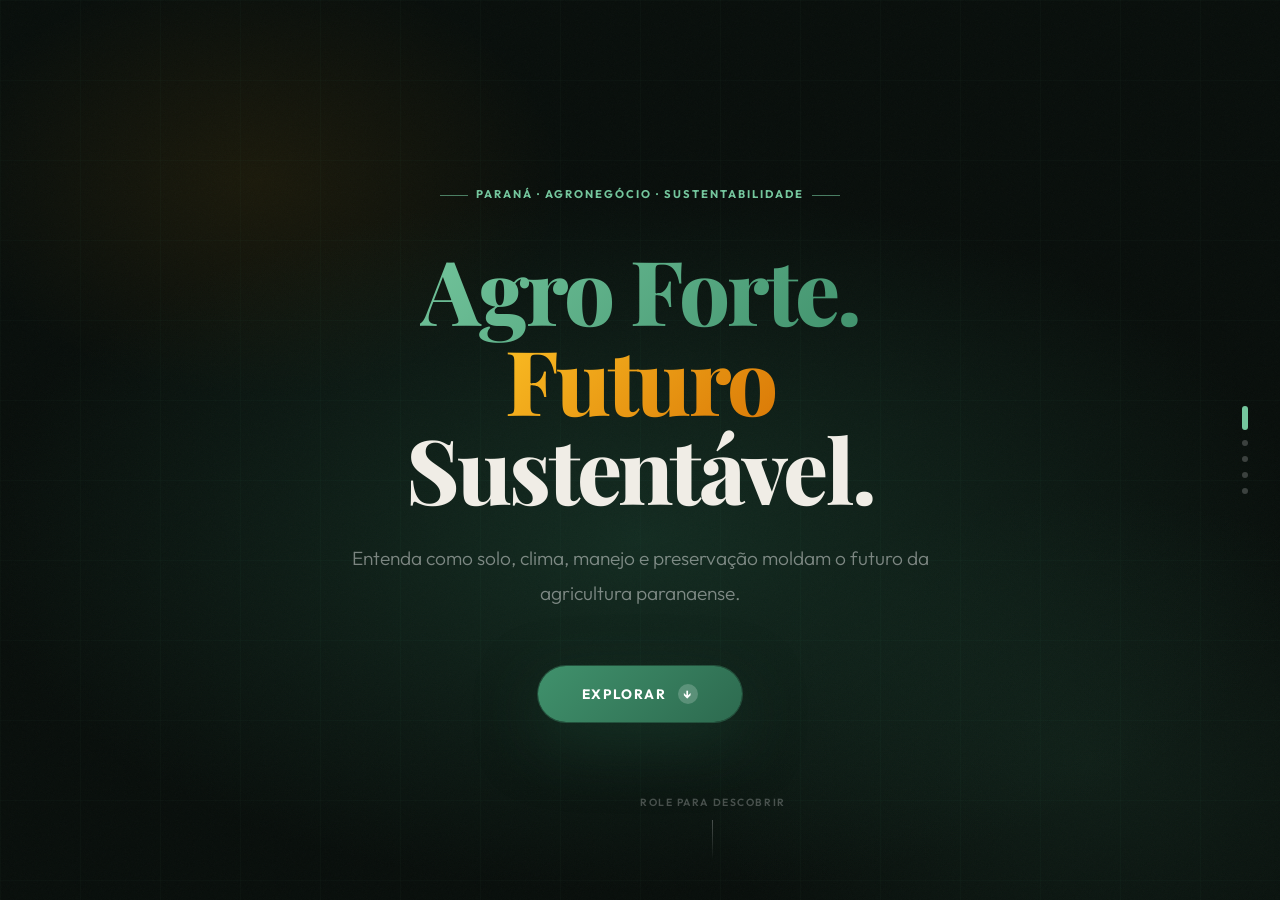
==== commit e6b0d7e9: "Add files via upload" ====
--- a/index.html
+++ b/index.html
@@ -886,7 +886,7 @@
 .diag-card-icon.producao { background: #d1fae5; }
 
 .diag-card-title { font-family: var(--display); font-size: 1rem; font-weight: 700; color: var(--verde); }
-.diag-card-sub   { font-size: .75rem; color: var(--texto-suave); }
+.diag-card-sub   { font-size: .75rem; color: var(--texto-suave); overflow-wrap: break-word; word-break: break-word; min-width: 0; }
 
 .status-pill {
   margin-left: auto;
@@ -1274,6 +1274,40 @@
   .step-connector { display: none; }
   .producao-numbers { grid-template-columns: 1fr 1fr; }
   .score-stats { grid-template-columns: 1fr 1fr; }
+
+  /* ── Resultado — sem estouro em mobile ── */
+  .diag-card-header { flex-wrap: wrap; gap: .5rem; }
+  .diag-card-header > div { min-width: 0; flex: 1 1 auto; }
+  .diag-card-sub {
+    white-space: normal;
+    word-break: break-word;
+    overflow-wrap: break-word;
+    font-size: .7rem;
+  }
+  .diag-card-title { font-size: .9rem; }
+  .status-pill { font-size: .65rem; padding: 3px 9px; }
+
+  /* Comparador de valores */
+  .vc-row { flex-wrap: wrap; gap: .3rem; }
+  .vc-label { font-size: .68rem; }
+  .vc-val  { font-size: 1.1rem; }
+  .value-comparator { padding: .85rem; }
+
+  /* Texto de diagnóstico */
+  .diag-text { font-size: .82rem; }
+  .diag-consequence { font-size: .78rem; padding: .7rem .85rem; }
+  .diag-consequence-icon { flex-shrink: 0; }
+
+  /* Cards de resultado — sem padding excessivo */
+  .diag-card-body { padding: 1rem; }
+  .diag-card-header { padding: 1rem 1rem .75rem; }
+
+  /* Produção por cultura */
+  .producao-por-cultura-item { font-size: .75rem; }
+
+  /* Sugestões */
+  .sugestao-item { font-size: .82rem; }
+  .sug-icon { font-size: 1rem; flex-shrink: 0; }
 }
 
 /* ─── SCROLLBAR ──────────────────────────────── */
@@ -1409,9 +1443,1723 @@
 .radar-bar-bg { flex: 1; height: 8px; background: var(--borda); border-radius: 100px; overflow: hidden; }
 .radar-bar-fill { height: 100%; border-radius: 100px; transition: width 1.2s cubic-bezier(.34,1.1,.64,1); }
 .radar-score { font-size: .78rem; font-weight: 700; min-width: 32px; text-align: right; }
+
+/* ═══════════════════════════════════════════════════════
+   MULTI-CULTURA — SELETOR DE CULTURAS MÚLTIPLAS
+   ═══════════════════════════════════════════════════════ */
+
+/* ── ÁREA DE CULTURAS ADICIONADAS ── */
+.culturas-adicionadas {
+  display: flex; flex-direction: column; gap: .75rem;
+  margin-bottom: 1rem;
+  min-height: 0;
+}
+
+.cultura-card-item {
+  display: grid;
+  grid-template-columns: 44px 1fr 130px 36px;
+  align-items: center;
+  gap: .75rem;
+  background: white;
+  border: 1.5px solid var(--borda-verde);
+  border-radius: var(--radius);
+  padding: .85rem 1rem;
+  animation: fadeUp .28s ease both;
+  transition: box-shadow .2s, border-color .2s;
+}
+.cultura-card-item:hover { box-shadow: var(--sombra-sm); border-color: var(--verde-claro); }
+
+.cci-emoji {
+  width: 44px; height: 44px;
+  border-radius: 12px;
+  background: var(--verde-palido);
+  display: flex; align-items: center; justify-content: center;
+  font-size: 1.4rem;
+  flex-shrink: 0;
+}
+
+.cci-info { min-width: 0; }
+.cci-nome {
+  font-family: var(--display);
+  font-size: .98rem; font-weight: 700;
+  color: var(--verde); line-height: 1.2;
+  white-space: nowrap; overflow: hidden; text-overflow: ellipsis;
+}
+.cci-tags {
+  display: flex; flex-wrap: wrap; gap: 4px; margin-top: 4px;
+}
+.cci-tag {
+  font-size: .64rem; font-weight: 600;
+  padding: 2px 8px; border-radius: 100px;
+  letter-spacing: .04em;
+}
+.cci-tag.verde { background: var(--verde-palido); color: var(--verde-medio); }
+.cci-tag.ambar { background: #fef3c7; color: var(--ambar); }
+.cci-tag.azul  { background: #dbeafe; color: #1d4ed8; }
+.cci-tag.terra { background: #fce7f3; color: #be185d; }
+
+.cci-area {
+  display: flex; align-items: center;
+  border: 1.5px solid var(--borda);
+  border-radius: var(--radius-sm);
+  background: var(--creme-suave);
+  overflow: hidden;
+  transition: border-color .2s;
+}
+.cci-area:focus-within { border-color: var(--verde-claro); background: white; box-shadow: 0 0 0 3px rgba(64,145,108,.12); }
+.cci-area input {
+  flex: 1; width: 60px; padding: 8px 10px;
+  border: none; background: transparent;
+  font-family: var(--body); font-size: .92rem; font-weight: 600;
+  color: var(--texto); outline: none; text-align: right;
+}
+.cci-area-unit {
+  padding: 8px 10px;
+  background: var(--bege);
+  font-size: .72rem; font-weight: 600;
+  color: var(--texto-suave);
+  border-left: 1px solid var(--borda);
+  white-space: nowrap;
+}
+
+.cci-remove {
+  width: 32px; height: 32px;
+  border-radius: 8px; border: 1.5px solid var(--borda);
+  background: white; color: var(--texto-suave);
+  display: flex; align-items: center; justify-content: center;
+  font-size: 1rem; cursor: pointer;
+  transition: all .2s; flex-shrink: 0;
+}
+.cci-remove:hover { background: #fee2e2; border-color: #fca5a5; color: #dc2626; }
+
+/* ── PAINEL ADICIONAR CULTURA ── */
+.add-cultura-panel {
+  background: var(--creme-suave);
+  border: 1.5px dashed var(--borda);
+  border-radius: var(--radius);
+  padding: 1.25rem;
+  transition: border-color .2s, background .2s;
+}
+.add-cultura-panel:focus-within {
+  border-color: var(--verde-claro);
+  background: white;
+}
+
+.add-cultura-row {
+  display: grid;
+  grid-template-columns: 1fr 120px auto;
+  gap: .75rem;
+  align-items: end;
+}
+
+.add-cultura-label {
+  font-size: .82rem; font-weight: 600;
+  color: var(--texto-medio); margin-bottom: 6px;
+}
+
+.btn-add-cultura {
+  display: flex; align-items: center; justify-content: center; gap: 6px;
+  padding: 11px 16px;
+  background: var(--verde);
+  color: white; border: none;
+  border-radius: var(--radius-sm);
+  font-family: var(--body); font-size: .85rem; font-weight: 700;
+  cursor: pointer;
+  transition: all .2s cubic-bezier(.34,1.56,.64,1);
+  white-space: nowrap;
+  height: 44px;
+}
+.btn-add-cultura:hover { background: var(--verde-medio); transform: translateY(-1px); }
+.btn-add-cultura:disabled { background: var(--texto-light); cursor: not-allowed; transform: none; }
+
+/* ── BARRA DE ÁREA TOTAL ── */
+.area-distribuicao {
+  background: white;
+  border: 1px solid var(--borda);
+  border-radius: var(--radius);
+  padding: 1.25rem;
+  margin-top: .75rem;
+}
+.area-dist-header {
+  display: flex; justify-content: space-between; align-items: center;
+  margin-bottom: 1rem;
+}
+.area-dist-title {
+  font-size: .82rem; font-weight: 700;
+  color: var(--texto-medio);
+}
+.area-dist-total {
+  font-family: var(--display);
+  font-size: .95rem; font-weight: 700;
+}
+.area-dist-total.ok    { color: var(--ok); }
+.area-dist-total.alerta{ color: var(--alerta); }
+.area-dist-total.perigo{ color: var(--perigo); }
+
+.area-dist-bar-bg {
+  height: 10px; background: var(--cinza-fundo);
+  border-radius: 100px; overflow: hidden;
+  margin-bottom: .6rem;
+  position: relative;
+}
+.area-dist-bar-fill {
+  height: 100%; border-radius: 100px;
+  transition: width .4s ease;
+  background: linear-gradient(to right, var(--verde-claro), var(--verde));
+}
+.area-dist-bar-fill.warn  { background: linear-gradient(to right, #fbbf24, #d97706); }
+.area-dist-bar-fill.over  { background: linear-gradient(to right, #f87171, #dc2626); }
+.area-dist-bar-limit {
+  position: absolute; top: -2px; bottom: -2px; width: 2px;
+  background: var(--verde); border-radius: 2px;
+}
+
+.area-dist-legenda {
+  display: flex; justify-content: space-between;
+  font-size: .72rem; color: var(--texto-suave); font-weight: 500;
+}
+
+.area-dist-culturas-pct {
+  display: flex; gap: 6px; flex-wrap: wrap; margin-top: .75rem;
+}
+.area-dist-pct-chip {
+  font-size: .7rem; font-weight: 600;
+  padding: 3px 10px; border-radius: 100px;
+}
+
+.area-dist-erro {
+  font-size: .78rem; font-weight: 600; color: var(--perigo);
+  margin-top: .5rem; display: none;
+}
+.area-dist-erro.show { display: block; }
+
+/* ── CARD DE INTERAÇÃO DE CULTURAS ── */
+.culturas-interacao-box {
+  background: var(--verde-palido);
+  border: 1px solid var(--borda-verde);
+  border-radius: var(--radius);
+  padding: 1rem 1.25rem;
+  margin-top: .75rem;
+  display: none;
+  animation: fadeUp .3s ease;
+}
+.culturas-interacao-box.show { display: block; }
+.ci-header {
+  font-size: .72rem; font-weight: 700; letter-spacing: .08em;
+  text-transform: uppercase; color: var(--verde-claro);
+  margin-bottom: .5rem;
+}
+.ci-items { display: flex; flex-direction: column; gap: 5px; }
+.ci-item {
+  font-size: .82rem; color: var(--verde-medio); line-height: 1.5;
+  display: flex; align-items: flex-start; gap: 6px;
+}
+
+/* ── RESULTADO: CARD DE CULTURAS ── */
+.culturas-mix-card {
+  background: white;
+  border: 1px solid var(--borda);
+  border-radius: var(--radius-lg);
+  box-shadow: var(--sombra-sm);
+  padding: 1.5rem;
+  margin-bottom: 1.5rem;
+}
+.culturas-mix-title {
+  font-family: var(--display);
+  font-size: 1rem; font-weight: 700;
+  color: var(--verde); margin-bottom: 1.25rem;
+  display: flex; align-items: center; gap: 8px;
+}
+.culturas-mix-grid {
+  display: grid;
+  grid-template-columns: repeat(auto-fill, minmax(160px, 1fr));
+  gap: 1rem;
+}
+.cmg-item {
+  background: var(--creme-suave);
+  border: 1px solid var(--borda);
+  border-radius: var(--radius);
+  padding: 1rem;
+  text-align: center;
+}
+.cmg-emoji { font-size: 1.8rem; display: block; margin-bottom: .4rem; }
+.cmg-nome  { font-size: .82rem; font-weight: 700; color: var(--verde); }
+.cmg-area  { font-size: .75rem; color: var(--texto-suave); margin-top: 2px; }
+.cmg-pct   {
+  font-size: .72rem; font-weight: 700;
+  color: white; background: var(--verde-claro);
+  padding: 2px 8px; border-radius: 100px;
+  display: inline-block; margin-top: 6px;
+}
+
+.diversificacao-badge {
+  display: inline-flex; align-items: center; gap: 6px;
+  padding: 6px 14px;
+  border-radius: 100px;
+  font-size: .78rem; font-weight: 700;
+  margin-bottom: 1rem;
+}
+.diversificacao-badge.alta   { background: #dcfce7; color: var(--ok); }
+.diversificacao-badge.media  { background: #fef3c7; color: var(--alerta); }
+.diversificacao-badge.baixa  { background: #fee2e2; color: var(--perigo); }
+
+@media (max-width: 680px) {
+  .cultura-card-item {
+    grid-template-columns: 40px 1fr 110px 32px;
+    gap: .5rem; padding: .75rem;
+  }
+  .add-cultura-row { grid-template-columns: 1fr; }
+  .btn-add-cultura { width: 100%; }
+  .culturas-mix-grid { grid-template-columns: repeat(2, 1fr); }
+}
+
+/* ═══════════════════════════════════════════════════════
+   PÁGINA INTRO — 5 TELAS EDUCATIVAS IMERSIVAS
+   ═══════════════════════════════════════════════════════ */
+
+/* ── BASE DA INTRO ── */
+#page-intro {
+  background: #0a0f0d;
+  overflow-x: hidden;
+}
+
+#page-intro .topbar { display: none; }
+
+/* ── SCROLL SNAP ── */
+.intro-scroller {
+  height: 100vh;
+  overflow-y: scroll;
+  scroll-snap-type: y mandatory;
+  scroll-behavior: smooth;
+}
+
+.intro-screen {
+  min-height: 100vh;
+  scroll-snap-align: start;
+  scroll-snap-stop: always;
+  display: flex;
+  align-items: center;
+  justify-content: center;
+  position: relative;
+  overflow: hidden;
+}
+
+/* ── TELA 1: HERO ── */
+.is-hero {
+  background: #070d0a;
+}
+
+.is-hero-bg {
+  position: absolute; inset: 0;
+  background:
+    radial-gradient(ellipse 80% 60% at 50% 60%, rgba(27,67,50,.55) 0%, transparent 65%),
+    radial-gradient(ellipse 40% 40% at 20% 20%, rgba(245,158,11,.08) 0%, transparent 60%),
+    radial-gradient(ellipse 50% 50% at 85% 85%, rgba(64,145,108,.12) 0%, transparent 60%);
+  pointer-events: none;
+}
+
+.is-hero-grain {
+  position: absolute; inset: 0;
+  opacity: .4;
+  background-image: url("data:image/svg+xml,%3Csvg viewBox='0 0 512 512' xmlns='http://www.w3.org/2000/svg'%3E%3Cfilter id='n'%3E%3CfeTurbulence type='fractalNoise' baseFrequency='.75' numOctaves='4' stitchTiles='stitch'/%3E%3C/filter%3E%3Crect width='100%25' height='100%25' filter='url(%23n)' opacity='.08'/%3E%3C/svg%3E");
+  background-size: 200px;
+  pointer-events: none;
+}
+
+.is-hero-grid {
+  position: absolute; inset: 0;
+  background-image:
+    linear-gradient(rgba(64,145,108,.04) 1px, transparent 1px),
+    linear-gradient(90deg, rgba(64,145,108,.04) 1px, transparent 1px);
+  background-size: 80px 80px;
+  pointer-events: none;
+}
+
+.is-hero-content {
+  position: relative; z-index: 2;
+  text-align: center;
+  padding: 2rem;
+  max-width: 800px;
+}
+
+.is-hero-eyebrow {
+  display: inline-flex; align-items: center; gap: 8px;
+  font-size: .7rem; font-weight: 700; letter-spacing: .18em;
+  text-transform: uppercase;
+  color: var(--verde-menta);
+  margin-bottom: 2.5rem;
+  opacity: 0;
+  animation: introFadeUp .8s ease .2s both;
+}
+.is-hero-eyebrow-line {
+  width: 28px; height: 1px;
+  background: var(--verde-menta);
+  opacity: .6;
+}
+
+.is-hero-title {
+  font-family: var(--display);
+  font-size: clamp(3rem, 7vw, 6rem);
+  font-weight: 800;
+  color: #f0ede6;
+  line-height: 1.0;
+  letter-spacing: -.03em;
+  margin-bottom: 1.75rem;
+  opacity: 0;
+  animation: introFadeUp .9s ease .35s both;
+}
+.is-hero-title .is-accent {
+  background: linear-gradient(135deg, #74c69d, #40916c);
+  -webkit-background-clip: text;
+  -webkit-text-fill-color: transparent;
+  background-clip: text;
+}
+.is-hero-title .is-accent2 {
+  background: linear-gradient(135deg, #fbbf24, #d97706);
+  -webkit-background-clip: text;
+  -webkit-text-fill-color: transparent;
+  background-clip: text;
+}
+
+.is-hero-sub {
+  font-size: clamp(.95rem, 2vw, 1.2rem);
+  color: rgba(255,255,255,.45);
+  font-weight: 300;
+  line-height: 1.8;
+  max-width: 580px;
+  margin: 0 auto 3.5rem;
+  opacity: 0;
+  animation: introFadeUp .9s ease .5s both;
+}
+
+.is-hero-btn {
+  display: inline-flex; align-items: center; gap: 12px;
+  padding: 18px 44px;
+  background: linear-gradient(135deg, #40916c, #2d6a4f);
+  color: white;
+  border: none; border-radius: 100px;
+  font-family: var(--body); font-size: 1rem; font-weight: 700;
+  letter-spacing: .02em;
+  cursor: pointer;
+  box-shadow: 0 0 0 1px rgba(64,145,108,.4), 0 20px 60px rgba(27,67,50,.5);
+  transition: all .3s cubic-bezier(.34,1.56,.64,1);
+  opacity: 0;
+  animation: introFadeUp .9s ease .65s both;
+  text-transform: uppercase;
+  font-size: .85rem;
+  letter-spacing: .1em;
+}
+.is-hero-btn:hover {
+  transform: translateY(-3px) scale(1.03);
+  box-shadow: 0 0 0 1px rgba(64,145,108,.6), 0 28px 80px rgba(27,67,50,.6);
+}
+.is-hero-btn-arrow {
+  width: 20px; height: 20px;
+  border-radius: 50%;
+  background: rgba(255,255,255,.2);
+  display: flex; align-items: center; justify-content: center;
+  font-size: .8rem;
+  transition: transform .3s;
+}
+.is-hero-btn:hover .is-hero-btn-arrow { transform: translateX(3px); }
+
+.is-scroll-hint {
+  position: absolute; bottom: 2.5rem; left: 50%; transform: translateX(-50%);
+  display: flex; flex-direction: column; align-items: center; gap: 8px;
+  opacity: 0;
+  animation: introFadeUp .8s ease 1.2s both;
+}
+.is-scroll-hint-text {
+  font-size: .65rem; font-weight: 600; letter-spacing: .15em;
+  text-transform: uppercase; color: rgba(255,255,255,.25);
+}
+.is-scroll-line {
+  width: 1px; height: 40px;
+  background: linear-gradient(to bottom, rgba(255,255,255,.25), transparent);
+  animation: scrollPulse 2.5s ease infinite;
+}
+@keyframes scrollPulse {
+  0%,100% { opacity: .3; transform: scaleY(1); }
+  50% { opacity: 1; transform: scaleY(1.1); }
+}
+
+/* ── TELA 2: PARANÁ EM NÚMEROS ── */
+.is-numeros {
+  background: #0d1610;
+}
+
+.is-numeros-bg {
+  position: absolute; inset: 0;
+  background:
+    radial-gradient(ellipse 70% 50% at 15% 50%, rgba(27,67,50,.3) 0%, transparent 60%),
+    radial-gradient(ellipse 50% 60% at 90% 20%, rgba(245,158,11,.06) 0%, transparent 60%);
+  pointer-events: none;
+}
+
+.is-numeros-content {
+  position: relative; z-index: 2;
+  width: 100%; max-width: 1100px;
+  padding: 4rem 2rem;
+}
+
+.is-section-tag {
+  font-size: .65rem; font-weight: 800; letter-spacing: .2em;
+  text-transform: uppercase;
+  color: var(--verde-menta);
+  margin-bottom: 1rem;
+  display: flex; align-items: center; gap: 10px;
+}
+.is-section-tag::before {
+  content: '';
+  width: 24px; height: 1px;
+  background: var(--verde-menta);
+}
+
+.is-section-heading {
+  font-family: var(--display);
+  font-size: clamp(2rem, 4.5vw, 3.2rem);
+  font-weight: 700;
+  color: #f0ede6;
+  line-height: 1.1;
+  letter-spacing: -.025em;
+  margin-bottom: 1rem;
+}
+.is-section-heading .is-h-accent {
+  background: linear-gradient(135deg, #74c69d, #40916c);
+  -webkit-background-clip: text;
+  -webkit-text-fill-color: transparent;
+  background-clip: text;
+}
+
+.is-section-sub {
+  font-size: 1.05rem; color: rgba(255,255,255,.4);
+  font-weight: 300; line-height: 1.75;
+  max-width: 500px;
+  margin-bottom: 3.5rem;
+}
+
+.is-numeros-grid {
+  display: grid;
+  grid-template-columns: repeat(4, 1fr);
+  gap: 1.25rem;
+}
+
+.is-num-card {
+  background: rgba(255,255,255,.03);
+  border: 1px solid rgba(255,255,255,.07);
+  border-radius: 20px;
+  padding: 2rem 1.5rem;
+  transition: all .4s cubic-bezier(.34,1.2,.64,1);
+  cursor: default;
+  opacity: 0;
+  transform: translateY(30px);
+}
+.is-num-card.revealed {
+  opacity: 1;
+  transform: translateY(0);
+}
+.is-num-card:hover {
+  background: rgba(64,145,108,.08);
+  border-color: rgba(64,145,108,.2);
+  transform: translateY(-4px);
+}
+
+.is-num-icon {
+  font-size: 2rem;
+  margin-bottom: 1.25rem;
+  display: block;
+}
+
+.is-num-val {
+  font-family: var(--display);
+  font-size: clamp(1.9rem, 3.5vw, 2.6rem);
+  font-weight: 800;
+  color: #f0ede6;
+  line-height: 1;
+  margin-bottom: .3rem;
+}
+
+.is-num-unit {
+  font-size: .75rem;
+  color: var(--verde-menta);
+  font-weight: 600;
+  letter-spacing: .05em;
+  margin-left: 4px;
+}
+
+.is-num-label {
+  font-size: .82rem;
+  color: rgba(255,255,255,.35);
+  line-height: 1.5;
+  margin-top: .5rem;
+  font-weight: 400;
+}
+
+/* ── TELA 3: DESAFIO ── */
+.is-desafio {
+  background: #0b1209;
+}
+
+.is-desafio-bg {
+  position: absolute; inset: 0;
+  background:
+    radial-gradient(ellipse 60% 70% at 80% 40%, rgba(27,67,50,.25) 0%, transparent 60%),
+    radial-gradient(ellipse 30% 30% at 10% 80%, rgba(245,158,11,.07) 0%, transparent 50%);
+  pointer-events: none;
+}
+
+.is-desafio-content {
+  position: relative; z-index: 2;
+  width: 100%; max-width: 1100px;
+  padding: 4rem 2rem;
+}
+
+.is-desafio-layout {
+  display: grid;
+  grid-template-columns: 1fr 1fr;
+  gap: 5rem;
+  align-items: center;
+}
+
+.is-desafio-text {}
+
+.is-desafio-cards {
+  display: grid;
+  grid-template-columns: 1fr 1fr;
+  gap: 1rem;
+}
+
+.is-d-card {
+  background: rgba(255,255,255,.03);
+  border: 1px solid rgba(255,255,255,.07);
+  border-radius: 16px;
+  padding: 1.75rem 1.5rem;
+  transition: all .35s ease;
+  opacity: 0;
+  transform: translateY(20px) scale(.97);
+}
+.is-d-card.revealed {
+  opacity: 1;
+  transform: translateY(0) scale(1);
+}
+.is-d-card:hover {
+  background: rgba(64,145,108,.07);
+  border-color: rgba(64,145,108,.18);
+  transform: translateY(-3px);
+}
+
+.is-d-card-icon {
+  width: 44px; height: 44px;
+  border-radius: 12px;
+  display: flex; align-items: center; justify-content: center;
+  font-size: 1.3rem;
+  margin-bottom: 1rem;
+}
+.is-d-card-icon.g1 { background: rgba(64,145,108,.15); }
+.is-d-card-icon.g2 { background: rgba(29,78,216,.15); }
+.is-d-card-icon.g3 { background: rgba(245,158,11,.15); }
+.is-d-card-icon.g4 { background: rgba(34,197,94,.15); }
+
+.is-d-card-title {
+  font-size: .9rem; font-weight: 700;
+  color: #f0ede6;
+  margin-bottom: .4rem;
+}
+.is-d-card-desc {
+  font-size: .78rem; color: rgba(255,255,255,.35);
+  line-height: 1.65;
+}
+
+/* ── TELA 4: DECISÕES ── */
+.is-decisoes {
+  background: #080e09;
+}
+
+.is-decisoes-bg {
+  position: absolute; inset: 0;
+  background:
+    radial-gradient(ellipse 70% 50% at 50% 30%, rgba(27,67,50,.2) 0%, transparent 65%),
+    radial-gradient(ellipse 40% 60% at 5% 90%, rgba(245,158,11,.05) 0%, transparent 60%);
+  pointer-events: none;
+}
+
+.is-decisoes-content {
+  position: relative; z-index: 2;
+  width: 100%; max-width: 900px;
+  padding: 4rem 2rem;
+}
+
+.is-decisoes-list {
+  display: flex; flex-direction: column;
+  gap: 1rem;
+  margin-top: 2.5rem;
+}
+
+.is-dec-item {
+  display: grid;
+  grid-template-columns: 48px 1fr auto;
+  align-items: center;
+  gap: 1.5rem;
+  background: rgba(255,255,255,.025);
+  border: 1px solid rgba(255,255,255,.06);
+  border-radius: 14px;
+  padding: 1.5rem 2rem;
+  transition: all .4s cubic-bezier(.34,1.15,.64,1);
+  opacity: 0;
+  transform: translateX(-20px);
+}
+.is-dec-item.revealed {
+  opacity: 1;
+  transform: translateX(0);
+}
+.is-dec-item:hover {
+  background: rgba(64,145,108,.06);
+  border-color: rgba(64,145,108,.15);
+  transform: translateX(6px);
+}
+
+.is-dec-icon {
+  width: 48px; height: 48px;
+  border-radius: 14px;
+  display: flex; align-items: center; justify-content: center;
+  font-size: 1.4rem;
+  flex-shrink: 0;
+}
+.is-dec-icon.ok  { background: rgba(34,197,94,.12); }
+.is-dec-icon.warn { background: rgba(245,158,11,.12); }
+.is-dec-icon.bad  { background: rgba(239,68,68,.12); }
+.is-dec-icon.ok2 { background: rgba(59,130,246,.12); }
+
+.is-dec-cause { font-size: .95rem; color: rgba(255,255,255,.6); font-weight: 400; }
+.is-dec-cause strong { color: #f0ede6; font-weight: 600; }
+
+.is-dec-arrow {
+  font-size: 1.2rem;
+  color: rgba(255,255,255,.15);
+}
+
+.is-dec-effect {
+  text-align: right;
+}
+.is-dec-effect-text {
+  font-size: .85rem; font-weight: 600;
+}
+.is-dec-effect-text.pos { color: #4ade80; }
+.is-dec-effect-text.neg { color: #f87171; }
+.is-dec-effect-text.neu { color: #60a5fa; }
+
+/* ── TELA 5: CTA FINAL ── */
+.is-cta {
+  background: #060c07;
+}
+
+.is-cta-bg {
+  position: absolute; inset: 0;
+  background:
+    radial-gradient(ellipse 80% 70% at 50% 50%, rgba(27,67,50,.5) 0%, transparent 65%),
+    radial-gradient(ellipse 30% 30% at 85% 15%, rgba(245,158,11,.06) 0%, transparent 50%);
+  pointer-events: none;
+}
+
+.is-cta-rings {
+  position: absolute; inset: 0;
+  display: flex; align-items: center; justify-content: center;
+  pointer-events: none;
+}
+.is-cta-ring {
+  position: absolute;
+  border-radius: 50%;
+  border: 1px solid rgba(64,145,108,.06);
+}
+.is-cta-ring:nth-child(1) { width: 300px; height: 300px; }
+.is-cta-ring:nth-child(2) { width: 500px; height: 500px; animation: ringPulse 4s ease infinite; }
+.is-cta-ring:nth-child(3) { width: 700px; height: 700px; animation: ringPulse 4s ease 1s infinite; }
+.is-cta-ring:nth-child(4) { width: 900px; height: 900px; animation: ringPulse 4s ease 2s infinite; }
+@keyframes ringPulse {
+  0%,100% { opacity: .4; transform: scale(1); }
+  50% { opacity: .15; transform: scale(1.02); }
+}
+
+.is-cta-content {
+  position: relative; z-index: 2;
+  text-align: center;
+  max-width: 680px;
+  padding: 2rem;
+}
+
+.is-cta-eyebrow {
+  display: inline-flex; align-items: center; gap: 8px;
+  font-size: .65rem; font-weight: 800; letter-spacing: .2em;
+  text-transform: uppercase; color: var(--verde-menta);
+  margin-bottom: 2rem;
+  opacity: 0;
+  animation: introFadeUp .8s ease .1s both;
+}
+.is-cta-eyebrow-dot {
+  width: 5px; height: 5px;
+  background: var(--verde-menta);
+  border-radius: 50%;
+  animation: pulseDot 2s ease infinite;
+}
+
+.is-cta-title {
+  font-family: var(--display);
+  font-size: clamp(2.8rem, 6vw, 5rem);
+  font-weight: 800;
+  color: #f0ede6;
+  line-height: 1.05;
+  letter-spacing: -.03em;
+  margin-bottom: 1.5rem;
+  opacity: 0;
+  animation: introFadeUp .9s ease .25s both;
+}
+
+.is-cta-sub {
+  font-size: 1.05rem;
+  color: rgba(255,255,255,.4);
+  font-weight: 300;
+  line-height: 1.8;
+  max-width: 480px;
+  margin: 0 auto 3rem;
+  opacity: 0;
+  animation: introFadeUp .9s ease .4s both;
+}
+
+.is-cta-btn {
+  display: inline-flex; align-items: center; gap: 14px;
+  padding: 22px 60px;
+  background: linear-gradient(135deg, #40916c 0%, #1b4332 100%);
+  color: white;
+  border: none; border-radius: 100px;
+  font-family: var(--body); font-size: .9rem; font-weight: 700;
+  letter-spacing: .12em; text-transform: uppercase;
+  cursor: pointer;
+  box-shadow:
+    0 0 0 1px rgba(64,145,108,.35),
+    0 0 80px rgba(27,67,50,.6),
+    0 30px 80px rgba(27,67,50,.4);
+  transition: all .35s cubic-bezier(.34,1.56,.64,1);
+  opacity: 0;
+  animation: introFadeUp .9s ease .55s both;
+  position: relative;
+  overflow: hidden;
+}
+.is-cta-btn::before {
+  content: '';
+  position: absolute; inset: 0;
+  background: linear-gradient(135deg, rgba(255,255,255,.1), transparent);
+  opacity: 0;
+  transition: opacity .3s;
+}
+.is-cta-btn:hover {
+  transform: translateY(-4px) scale(1.03);
+  box-shadow:
+    0 0 0 1px rgba(64,145,108,.5),
+    0 0 120px rgba(27,67,50,.8),
+    0 40px 100px rgba(27,67,50,.5);
+}
+.is-cta-btn:hover::before { opacity: 1; }
+
+.is-cta-btn-icon {
+  font-size: 1.1rem;
+  transition: transform .3s;
+}
+.is-cta-btn:hover .is-cta-btn-icon { transform: translateX(4px); }
+
+/* PAGINAÇÃO LATERAL */
+.intro-pagination {
+  position: fixed; right: 2rem; top: 50%; transform: translateY(-50%);
+  z-index: 9999;
+  display: flex; flex-direction: column; gap: 10px;
+}
+.intro-dot {
+  width: 6px; height: 6px;
+  border-radius: 100px;
+  background: rgba(255,255,255,.2);
+  cursor: pointer;
+  transition: all .4s cubic-bezier(.34,1.56,.64,1);
+}
+.intro-dot.active {
+  background: var(--verde-menta);
+  height: 24px;
+}
+.intro-dot:hover { background: rgba(255,255,255,.4); }
+
+/* ANIMAÇÕES BASE */
+@keyframes introFadeUp {
+  from { opacity: 0; transform: translateY(24px); }
+  to   { opacity: 1; transform: translateY(0); }
+}
+
+/* REVEAL on scroll */
+.reveal-item {
+  opacity: 0;
+  transform: translateY(28px);
+  transition: opacity .7s ease, transform .7s ease;
+}
+.reveal-item.visible {
+  opacity: 1;
+  transform: translateY(0);
+}
+
+/* ═══════════════════════════════════════════════════════
+   HISTÓRICO DE PLANTIO — CSS COMPLETO
+   ═══════════════════════════════════════════════════════ */
+
+/* ── HERO ── */
+.hist-hero {
+  background: linear-gradient(135deg, var(--verde) 0%, var(--verde-medio) 100%);
+  padding: 3.5rem 0 3rem;
+}
+.hist-hero-inner { max-width: 720px; }
+.hist-hero .section-eyebrow { color: var(--verde-menta); }
+.hist-hero .section-title { color: white; margin-bottom: .75rem; }
+.hist-hero .section-body { color: rgba(255,255,255,.65); margin-bottom: 1.75rem; font-size: 1.05rem; }
+
+/* ── DASHBOARD ── */
+.hist-dashboard { padding: 2.5rem 0 4rem; }
+
+/* ── KPI GRID ── */
+.hist-kpi-grid {
+  display: grid;
+  grid-template-columns: repeat(6, 1fr);
+  gap: 1rem;
+  margin-bottom: 2rem;
+}
+.hist-kpi-card {
+  background: white;
+  border: 1px solid var(--borda);
+  border-radius: var(--radius);
+  padding: 1.25rem 1rem;
+  text-align: center;
+  box-shadow: var(--sombra-sm);
+  transition: transform .25s ease, box-shadow .25s ease;
+}
+.hist-kpi-card:hover { transform: translateY(-3px); box-shadow: var(--sombra); }
+.hist-kpi-icon { font-size: 1.5rem; margin-bottom: .5rem; }
+.hist-kpi-val {
+  font-family: var(--display);
+  font-size: 1.5rem; font-weight: 700;
+  color: var(--verde); line-height: 1.1;
+  margin-bottom: .3rem;
+}
+.hist-kpi-label { font-size: .72rem; color: var(--texto-suave); font-weight: 500; line-height: 1.4; }
+
+/* ── MAIN GRID ── */
+.hist-main-grid {
+  display: grid;
+  grid-template-columns: 1fr 380px;
+  gap: 1.5rem;
+  margin-bottom: 2rem;
+}
+
+/* ── PAINÉIS ── */
+.hist-analise-panel,
+.hist-timeline-panel {
+  background: white;
+  border: 1px solid var(--borda);
+  border-radius: var(--radius-lg);
+  padding: 1.75rem;
+  box-shadow: var(--sombra-sm);
+}
+.hist-panel-title {
+  font-family: var(--display);
+  font-size: 1rem; font-weight: 700;
+  color: var(--verde);
+  margin-bottom: 1.25rem;
+  display: flex; align-items: center; gap: 8px;
+}
+
+/* ── EMPTY STATE ── */
+.hist-empty-state {
+  text-align: center;
+  padding: 2.5rem 1.5rem;
+  color: var(--texto-suave);
+}
+.hist-empty-icon { font-size: 2.5rem; margin-bottom: .75rem; }
+.hist-empty-title { font-weight: 700; color: var(--texto-medio); margin-bottom: .4rem; font-size: .95rem; }
+.hist-empty-desc { font-size: .82rem; line-height: 1.65; max-width: 280px; margin: 0 auto; }
+
+/* ── ANÁLISE INTELIGENTE ── */
+.hist-analise-bloco {
+  margin-bottom: 1.5rem;
+  padding-bottom: 1.5rem;
+  border-bottom: 1px solid var(--borda);
+}
+.hist-analise-bloco:last-child { border-bottom: none; margin-bottom: 0; padding-bottom: 0; }
+
+.hist-analise-subtitulo {
+  font-size: .72rem; font-weight: 800; letter-spacing: .12em;
+  text-transform: uppercase; color: var(--verde-claro);
+  margin-bottom: .6rem;
+}
+
+.hist-badge {
+  display: inline-flex; align-items: center; gap: 6px;
+  padding: 5px 14px; border-radius: 100px;
+  font-size: .8rem; font-weight: 700;
+  margin-bottom: .75rem;
+}
+.hist-badge.ok    { background: #dcfce7; color: var(--ok); }
+.hist-badge.alerta{ background: #fef3c7; color: var(--alerta); }
+.hist-badge.perigo{ background: #fee2e2; color: var(--perigo); }
+.hist-badge.info  { background: #dbeafe; color: var(--info); }
+.hist-badge.excelente { background: #d1fae5; color: #065f46; }
+.hist-badge.boa   { background: #dcfce7; color: var(--ok); }
+.hist-badge.regular{ background: #fef9c3; color: #854d0e; }
+.hist-badge.atencao{ background: #fef3c7; color: var(--alerta); }
+.hist-badge.critica{ background: #fee2e2; color: var(--perigo); }
+
+.hist-analise-texto {
+  font-size: .85rem; color: var(--texto-medio);
+  line-height: 1.75;
+}
+.hist-analise-texto strong { color: var(--texto); }
+
+.hist-monocultura-warn {
+  background: #fff7ed;
+  border: 1px solid #fed7aa;
+  border-left: 4px solid var(--ambar);
+  border-radius: var(--radius-sm);
+  padding: .85rem 1rem;
+  font-size: .82rem; color: var(--ambar);
+  margin-top: .75rem;
+  line-height: 1.65;
+}
+
+.hist-score-impacto {
+  display: inline-flex; align-items: center; gap: 6px;
+  font-size: .78rem; font-weight: 700;
+  padding: 4px 12px; border-radius: 100px;
+  margin-top: .5rem;
+}
+.hist-score-impacto.positivo { background: #dcfce7; color: var(--ok); }
+.hist-score-impacto.negativo { background: #fee2e2; color: var(--perigo); }
+.hist-score-impacto.neutro   { background: #f3f4f6; color: var(--texto-suave); }
+
+/* ── BARRA DE SAÚDE ── */
+.hist-saude-bar-wrap {
+  display: flex; align-items: center; gap: 10px;
+  margin: .6rem 0;
+}
+.hist-saude-bar-bg {
+  flex: 1; height: 10px;
+  background: var(--cinza-fundo);
+  border-radius: 100px; overflow: hidden;
+}
+.hist-saude-bar-fill {
+  height: 100%; border-radius: 100px;
+  transition: width 1s cubic-bezier(.34,1.1,.64,1);
+}
+.hist-saude-pct { font-size: .8rem; font-weight: 700; min-width: 36px; text-align: right; }
+
+/* ── LINHA DO TEMPO ── */
+.hist-timeline-list {
+  display: flex; flex-direction: column;
+  gap: 0;
+  position: relative;
+}
+.hist-timeline-list::before {
+  content: '';
+  position: absolute; left: 18px; top: 8px; bottom: 8px; width: 2px;
+  background: linear-gradient(to bottom, var(--verde-claro), var(--borda));
+  border-radius: 2px;
+}
+
+.hist-tl-item {
+  display: flex; gap: 1rem;
+  padding: .7rem 0;
+  position: relative;
+}
+.hist-tl-dot {
+  width: 36px; height: 36px; flex-shrink: 0;
+  border-radius: 50%;
+  display: flex; align-items: center; justify-content: center;
+  font-size: 1rem;
+  border: 2px solid white;
+  box-shadow: 0 0 0 2px var(--verde-claro);
+  background: var(--verde-palido);
+  z-index: 1;
+}
+.hist-tl-dot.mono { box-shadow: 0 0 0 2px var(--alerta); background: #fef3c7; }
+.hist-tl-dot.boa  { box-shadow: 0 0 0 2px var(--ok);    background: #dcfce7; }
+
+.hist-tl-content { flex: 1; min-width: 0; }
+.hist-tl-ano {
+  font-family: var(--display);
+  font-size: .95rem; font-weight: 700;
+  color: var(--verde); line-height: 1.2;
+}
+.hist-tl-culturas {
+  font-size: .8rem; color: var(--texto-suave);
+  white-space: nowrap; overflow: hidden; text-overflow: ellipsis;
+}
+.hist-tl-tags { display: flex; gap: 4px; margin-top: 3px; flex-wrap: wrap; }
+.hist-tl-tag {
+  font-size: .62rem; font-weight: 600;
+  padding: 2px 7px; border-radius: 100px;
+}
+.hist-tl-tag.verde { background: var(--verde-palido); color: var(--verde-medio); }
+.hist-tl-tag.ambar { background: #fef3c7; color: var(--ambar); }
+.hist-tl-tag.vermelho { background: #fee2e2; color: var(--perigo); }
+
+/* ── TABELA DE REGISTROS ── */
+.hist-table-section {
+  background: white;
+  border: 1px solid var(--borda);
+  border-radius: var(--radius-lg);
+  padding: 1.75rem;
+  box-shadow: var(--sombra-sm);
+  margin-bottom: 2rem;
+}
+.hist-table-header {
+  display: flex; justify-content: space-between; align-items: center;
+  margin-bottom: 1.25rem; flex-wrap: wrap; gap: .75rem;
+}
+.hist-filtros { display: flex; gap: .75rem; flex-wrap: wrap; }
+
+.hist-table {
+  width: 100%; border-collapse: collapse;
+  font-size: .83rem;
+}
+.hist-table th {
+  text-align: left;
+  padding: .6rem 1rem;
+  background: var(--creme-suave);
+  color: var(--texto-suave);
+  font-size: .72rem; font-weight: 700; letter-spacing: .06em; text-transform: uppercase;
+  border-bottom: 1px solid var(--borda);
+  white-space: nowrap;
+}
+.hist-table td {
+  padding: .85rem 1rem;
+  border-bottom: 1px solid var(--borda);
+  color: var(--texto);
+  vertical-align: middle;
+}
+.hist-table tr:last-child td { border-bottom: none; }
+.hist-table tr:hover td { background: var(--creme-suave); }
+
+.hist-table-emoji { font-size: 1.2rem; }
+
+.hist-table-actions { display: flex; gap: 6px; }
+.btn-tbl {
+  padding: 5px 12px;
+  border-radius: 6px; border: 1.5px solid var(--borda);
+  background: white; font-size: .75rem; font-weight: 600;
+  cursor: pointer; transition: all .2s;
+}
+.btn-tbl.edit:hover  { background: var(--verde-palido); border-color: var(--verde-claro); color: var(--verde); }
+.btn-tbl.del:hover   { background: #fee2e2; border-color: #fca5a5; color: var(--perigo); }
+
+.hist-carga-chip {
+  font-size: .72rem; font-weight: 600; padding: 2px 8px;
+  border-radius: 100px; white-space: nowrap;
+}
+.hist-carga-chip.baixa  { background: #dcfce7; color: var(--ok); }
+.hist-carga-chip.media  { background: #fef3c7; color: var(--alerta); }
+.hist-carga-chip.alta   { background: #fee2e2; color: var(--perigo); }
+
+/* ── EDUCATIVO ── */
+.hist-edu-section {
+  background: white;
+  border: 1px solid var(--borda);
+  border-radius: var(--radius-lg);
+  padding: 1.75rem;
+  box-shadow: var(--sombra-sm);
+}
+.hist-edu-grid {
+  display: grid;
+  grid-template-columns: repeat(4, 1fr);
+  gap: 1.25rem;
+  margin-top: .5rem;
+}
+.hist-edu-card {
+  background: var(--creme-suave);
+  border: 1px solid var(--borda);
+  border-radius: var(--radius);
+  padding: 1.5rem;
+}
+.hist-edu-icon { font-size: 1.75rem; margin-bottom: .75rem; display: block; }
+.hist-edu-title {
+  font-family: var(--display);
+  font-size: .92rem; font-weight: 700;
+  color: var(--verde); margin-bottom: .6rem;
+}
+.hist-edu-text { font-size: .8rem; color: var(--texto-medio); line-height: 1.75; }
+
+/* ── MODAL ── */
+.modal-overlay {
+  display: none; position: fixed; inset: 0;
+  background: rgba(0,0,0,.5); z-index: 10000;
+  align-items: center; justify-content: center;
+  padding: 1rem;
+}
+.modal-overlay.show { display: flex; }
+.modal-box {
+  background: white;
+  border-radius: var(--radius-xl);
+  width: 100%; max-width: 680px;
+  max-height: 90vh; overflow-y: auto;
+  box-shadow: var(--sombra-xl);
+  animation: modalIn .3s cubic-bezier(.34,1.2,.64,1);
+}
+@keyframes modalIn {
+  from { opacity:0; transform: scale(.94) translateY(20px); }
+  to   { opacity:1; transform: none; }
+}
+.modal-header {
+  display: flex; justify-content: space-between; align-items: center;
+  padding: 1.5rem 1.75rem 1rem;
+  border-bottom: 1px solid var(--borda);
+  position: sticky; top: 0; background: white; z-index: 1;
+}
+.modal-title {
+  font-family: var(--display);
+  font-size: 1.15rem; font-weight: 700; color: var(--verde);
+}
+.modal-close {
+  width: 32px; height: 32px; border-radius: 50%;
+  border: 1.5px solid var(--borda); background: white;
+  font-size: .9rem; cursor: pointer; color: var(--texto-suave);
+  transition: all .2s;
+}
+.modal-close:hover { background: #fee2e2; border-color: #fca5a5; color: var(--perigo); }
+.modal-body { padding: 1.5rem 1.75rem; }
+.modal-actions {
+  display: flex; gap: 1rem; justify-content: flex-end;
+  margin-top: 1.5rem; padding-top: 1.25rem;
+  border-top: 1px solid var(--borda);
+}
+
+/* ── RESPONSIVO HISTÓRICO ── */
+@media (max-width: 1100px) {
+  .hist-kpi-grid { grid-template-columns: repeat(3, 1fr); }
+  .hist-main-grid { grid-template-columns: 1fr; }
+  .hist-edu-grid { grid-template-columns: repeat(2, 1fr); }
+}
+@media (max-width: 680px) {
+  .hist-kpi-grid { grid-template-columns: repeat(2, 1fr); }
+  .hist-edu-grid { grid-template-columns: 1fr; }
+  .hist-table-header { flex-direction: column; align-items: flex-start; }
+  .hist-filtros { width: 100%; }
+  .hist-table { font-size: .75rem; }
+  .hist-table th, .hist-table td { padding: .6rem .6rem; }
+}
+
+/* ═══════════════════════════════════════════════════════
+   DIAGNÓSTICO INTEGRADO FEATURED — CSS COMPLETO
+   ═══════════════════════════════════════════════════════ */
+
+.integ-featured-card {
+  background: white;
+  border: 1px solid var(--borda);
+  border-top: 4px solid var(--verde-claro);
+  border-radius: var(--radius-xl);
+  box-shadow: var(--sombra);
+  margin-bottom: 1.5rem;
+  overflow: hidden;
+}
+
+/* ── HEADER ── */
+.integ-featured-header {
+  display: flex; justify-content: space-between; align-items: flex-start;
+  gap: 1.5rem;
+  background: linear-gradient(135deg, var(--verde) 0%, var(--verde-medio) 100%);
+  padding: 2rem 2rem 1.75rem;
+  flex-wrap: wrap;
+}
+.integ-featured-eyebrow {
+  font-size: .65rem; font-weight: 800; letter-spacing: .18em;
+  text-transform: uppercase; color: var(--verde-menta);
+  margin-bottom: .4rem;
+}
+.integ-featured-titulo {
+  font-family: var(--display);
+  font-size: clamp(1.15rem, 2.5vw, 1.5rem);
+  font-weight: 800; color: white;
+  line-height: 1.2; margin-bottom: .5rem;
+}
+.integ-featured-sub {
+  font-size: .82rem; color: rgba(255,255,255,.65);
+  line-height: 1.6; max-width: 540px;
+}
+.integ-featured-score-wrap {
+  text-align: center; flex-shrink: 0;
+  background: rgba(255,255,255,.12);
+  border: 1px solid rgba(255,255,255,.2);
+  border-radius: var(--radius-lg);
+  padding: 1rem 1.5rem;
+  min-width: 110px;
+}
+.integ-featured-score {
+  font-family: var(--display);
+  font-size: 2.8rem; font-weight: 800; line-height: 1;
+  color: white;
+}
+.integ-featured-score.ok    { color: #86efac; }
+.integ-featured-score.alerta{ color: #fde68a; }
+.integ-featured-score.perigo{ color: #fca5a5; }
+.integ-featured-score-label {
+  font-size: .78rem; font-weight: 700; color: rgba(255,255,255,.9);
+  margin-top: .25rem; letter-spacing: .04em;
+}
+.integ-featured-score-sub {
+  font-size: .65rem; color: rgba(255,255,255,.5);
+  text-transform: uppercase; letter-spacing: .1em;
+  margin-top: .15rem;
+}
+
+/* ── PONTOS FORTES × ATENÇÃO ── */
+.integ-pt-grid {
+  display: grid; grid-template-columns: 1fr 1fr;
+  gap: 0;
+  border-bottom: 1px solid var(--borda);
+}
+.integ-pt-col { padding: 1.5rem; }
+.forte-col  { border-right: 1px solid var(--borda); background: #f0fdf4; }
+.atencao-col{ background: #fffbeb; }
+
+.integ-pt-col-header {
+  font-size: .72rem; font-weight: 800; letter-spacing: .1em;
+  text-transform: uppercase; margin-bottom: 1rem;
+  padding-bottom: .6rem; border-bottom: 2px solid;
+}
+.integ-pt-col-header.forte  { color: var(--ok);    border-color: #86efac; }
+.integ-pt-col-header.atencao{ color: var(--alerta); border-color: #fde68a; }
+
+.integ-pt-list  { display: flex; flex-direction: column; gap: .55rem; }
+.integ-pt-item  {
+  display: flex; align-items: flex-start; gap: .55rem;
+  font-size: .82rem; line-height: 1.55;
+  padding: .5rem .65rem; border-radius: var(--radius-sm);
+}
+.integ-pt-item.forte  { background: rgba(34,197,94,.07); color: var(--verde-medio); }
+.integ-pt-item.atencao{ background: rgba(245,158,11,.08); color: #92400e; }
+.integ-pt-icon { flex-shrink: 0; font-size: .95rem; margin-top: .05rem; }
+
+/* ── 8 CONEXÕES ── */
+.integ8-secao { padding: 1.5rem 1.75rem; border-bottom: 1px solid var(--borda); }
+.integ8-grid  {
+  display: grid;
+  grid-template-columns: repeat(4, 1fr);
+  gap: .85rem;
+  margin-top: .75rem;
+}
+.integ8-chip {
+  border-radius: var(--radius);
+  padding: .85rem .95rem;
+  border: 1px solid transparent;
+  transition: transform .2s, box-shadow .2s;
+  cursor: default;
+}
+.integ8-chip:hover { transform: translateY(-2px); box-shadow: var(--sombra-sm); }
+.integ8-chip.ok    { background: var(--verde-palido); border-color: var(--borda-verde); }
+.integ8-chip.perigo{ background: #fff7ed; border-color: #fed7aa; }
+.integ8-chip.neutro{ background: var(--creme-suave); border-color: var(--borda); }
+
+.integ8-chip-icons { font-size: 1.1rem; margin-bottom: .35rem; line-height: 1; }
+.integ8-chip-titulo{
+  font-size: .72rem; font-weight: 700;
+  color: var(--verde); margin-bottom: .3rem;
+  letter-spacing: .02em;
+}
+.integ8-chip-desc  { font-size: .73rem; color: var(--texto-suave); line-height: 1.5; }
+.integ8-chip-mod   {
+  font-size: .72rem; font-weight: 800;
+  margin-top: .4rem; display: inline-block;
+  padding: 1px 7px; border-radius: 100px;
+}
+.integ8-chip-mod.pos { background: #dcfce7; color: var(--ok); }
+.integ8-chip-mod.neg { background: #fee2e2; color: var(--perigo); }
+
+/* ── NARRATIVA ── */
+.integ-narrativa-secao { padding: 1.5rem 1.75rem; border-bottom: 1px solid var(--borda); }
+.integ-narrativa { display: flex; flex-direction: column; gap: .85rem; margin-top: .75rem; }
+.integ-narrativa-p {
+  font-size: .875rem; color: var(--texto-medio); line-height: 1.8;
+  padding: .9rem 1.1rem;
+  background: var(--creme-suave);
+  border-radius: var(--radius-sm);
+  border-left: 3px solid var(--verde-claro);
+}
+.integ-narrativa-p strong { color: var(--verde); }
+
+/* ── RECOMENDAÇÕES ── */
+.integ-recs-secao { padding: 1.5rem 1.75rem; }
+.integ-recs-list  { display: flex; flex-direction: column; gap: .85rem; margin-top: .75rem; }
+.integ-rec-item {
+  display: flex; align-items: flex-start; gap: 1rem;
+  padding: 1rem 1.1rem;
+  border-radius: var(--radius);
+  border: 1px solid;
+}
+.integ-rec-item.perigo { background: #fff1f2; border-color: #fecdd3; }
+.integ-rec-item.alerta { background: #fffbeb; border-color: #fde68a; }
+.integ-rec-item.info   { background: #eff6ff; border-color: #bfdbfe; }
+
+.integ-rec-num {
+  width: 28px; height: 28px; flex-shrink: 0;
+  border-radius: 50%; background: var(--verde);
+  color: white; font-size: .8rem; font-weight: 800;
+  display: flex; align-items: center; justify-content: center;
+  margin-top: .1rem;
+}
+.integ-rec-item.perigo .integ-rec-num { background: var(--perigo); }
+.integ-rec-item.alerta .integ-rec-num { background: var(--alerta); }
+.integ-rec-item.info   .integ-rec-num { background: var(--info); }
+
+.integ-rec-titulo {
+  font-size: .88rem; font-weight: 700; color: var(--verde);
+  margin-bottom: .35rem;
+}
+.integ-rec-item.perigo .integ-rec-titulo { color: #9f1239; }
+.integ-rec-item.alerta .integ-rec-titulo { color: #92400e; }
+.integ-rec-item.info   .integ-rec-titulo { color: #1e40af; }
+.integ-rec-texto { font-size: .8rem; color: var(--texto-medio); line-height: 1.7; }
+
+/* ── SEÇÃO LABELS (compartilhados) ── */
+.integ-secao-label {
+  font-size: .68rem; font-weight: 800; letter-spacing: .14em;
+  text-transform: uppercase; color: var(--verde-claro);
+}
+
+/* ── RESPONSIVO ── */
+@media (max-width: 860px) {
+  .integ8-grid { grid-template-columns: repeat(2, 1fr); }
+}
+@media (max-width: 600px) {
+  .integ-featured-header { flex-direction: column; }
+  .integ-featured-score-wrap { width: 100%; text-align: left; display: flex; align-items: center; gap: 1rem; padding: .75rem 1rem; }
+  .integ-featured-score { font-size: 2rem; }
+  .integ-pt-grid { grid-template-columns: 1fr; }
+  .forte-col { border-right: none; border-bottom: 1px solid var(--borda); }
+  .integ8-grid { grid-template-columns: repeat(2, 1fr); }
+  .integ8-secao, .integ-narrativa-secao, .integ-recs-secao, .integ-pt-col { padding: 1.1rem; }
+}
+
+/* ═══════════════════════════════════════════════════════
+   DIAGNÓSTICO INTEGRADO — CSS
+   ═══════════════════════════════════════════════════════ */
+
+.integ-card { border-left: 4px solid var(--verde-claro); }
+
+.integ-mod-badge {
+  font-size:.8rem; font-weight:800;
+  padding:5px 14px; border-radius:100px;
+  white-space:nowrap; margin-left:auto;
+}
+.integ-mod-badge.pos { background:#dcfce7; color:var(--ok); }
+.integ-mod-badge.neg { background:#fee2e2; color:var(--perigo); }
+.integ-mod-badge.neu { background:#f3f4f6; color:var(--texto-suave); }
+
+.integ-secao-label {
+  font-size:.68rem; font-weight:800; letter-spacing:.14em;
+  text-transform:uppercase; color:var(--verde-claro);
+  margin-bottom:.75rem;
+}
+.integ-syn-grid { display:flex; flex-direction:column; gap:.75rem; }
+.integ-syn-card {
+  border-radius:var(--radius); padding:.9rem 1.1rem;
+  border:1px solid transparent; transition:transform .2s;
+}
+.integ-syn-card:hover { transform:translateX(3px); }
+.integ-syn-card.positiva { background:var(--verde-palido); border-color:var(--borda-verde); }
+.integ-syn-card.negativa  { background:#fff7ed; border-color:#fed7aa; }
+.integ-syn-card.neutra    { background:var(--creme-suave); border-color:var(--borda); }
+.integ-syn-header {
+  display:flex; align-items:center; gap:.6rem;
+  margin-bottom:.4rem; flex-wrap:wrap;
+}
+.integ-syn-emoji { font-size:1.2rem; }
+.integ-syn-nome  { font-weight:700; font-size:.9rem; color:var(--verde); }
+.integ-syn-badge {
+  font-size:.68rem; font-weight:700; padding:2px 9px; border-radius:100px;
+}
+.integ-syn-badge.positiva { background:rgba(64,145,108,.15); color:var(--verde-medio); }
+.integ-syn-badge.negativa  { background:rgba(245,158,11,.15); color:var(--ambar); }
+.integ-syn-badge.neutra    { background:rgba(100,116,139,.12); color:var(--texto-suave); }
+.integ-syn-mod {
+  font-size:.78rem; font-weight:700; margin-left:auto;
+  padding:2px 9px; border-radius:100px;
+}
+.integ-syn-mod.pos { background:#dcfce7; color:var(--ok); }
+.integ-syn-mod.neg { background:#fee2e2; color:var(--perigo); }
+.integ-syn-texto { font-size:.82rem; color:var(--texto-medio); line-height:1.65; }
+
+.integ-hist-grid { display:flex; flex-direction:column; gap:.6rem; }
+.integ-hist-chip {
+  display:flex; align-items:flex-start; gap:.65rem;
+  padding:.75rem 1rem; border-radius:var(--radius-sm);
+  font-size:.82rem; line-height:1.6;
+}
+.integ-hist-chip.ok      { background:#f0fdf4; border:1px solid #bbf7d0; color:var(--verde-medio); }
+.integ-hist-chip.alerta  { background:#fefce8; border:1px solid #fde68a; color:#92400e; }
+.integ-hist-chip.perigo  { background:#fff1f2; border:1px solid #fecdd3; color:#9f1239; }
+.integ-hist-texto { flex:1; }
+
+.integ-narrativa { display:flex; flex-direction:column; gap:.9rem; }
+.integ-narrativa-p {
+  font-size:.88rem; color:var(--texto-medio); line-height:1.8;
+  padding:.8rem 1.1rem; background:var(--creme-suave);
+  border-radius:var(--radius-sm); border-left:3px solid var(--borda-verde);
+}
+
+/* ── COMO CHEGAMOS ── */
+.cc-linha {
+  display:grid; grid-template-columns:36px 1fr auto;
+  align-items:center; gap:1rem; padding:.8rem 0;
+  border-bottom:1px solid var(--borda);
+  transition: background .2s, padding .2s;
+}
+.cc-linha:last-child { border-bottom:none; }
+.cc-linha:hover { background:var(--creme-suave); border-radius:var(--radius-sm); padding:.8rem .5rem; margin:0 -.5rem; }
+.cc-linha-icon {
+  width:36px; height:36px; border-radius:10px;
+  background:var(--verde-palido);
+  display:flex; align-items:center; justify-content:center;
+  font-size:1.1rem; flex-shrink:0;
+}
+.cc-linha-label { font-size:.88rem; font-weight:700; color:var(--verde); }
+.cc-linha-desc  { font-size:.74rem; color:var(--texto-suave); margin-top:2px; line-height:1.5; }
+.cc-linha-direita {
+  display:flex; flex-direction:column; align-items:flex-end; gap:4px; min-width:80px;
+}
+.cc-bar-bg { width:72px; height:7px; background:var(--cinza-fundo); border-radius:100px; overflow:hidden; }
+.cc-bar-fill { height:100%; border-radius:100px; }
+.cc-bar-fill.ok    { background:var(--ok); }
+.cc-bar-fill.alerta{ background:var(--alerta); }
+.cc-bar-fill.perigo{ background:var(--perigo); }
+.cc-pontos { font-size:.78rem; font-weight:700; white-space:nowrap; }
+.cc-pontos.ok    { color:var(--ok); }
+.cc-pontos.alerta{ color:var(--alerta); }
+.cc-pontos.perigo{ color:var(--perigo); }
+.cc-score-final {
+  margin-top:1.5rem; padding:1.25rem; background:var(--creme-suave);
+  border-radius:var(--radius); border:1px solid var(--borda); text-align:center;
+}
+.cc-total-label { font-size:.7rem; font-weight:700; letter-spacing:.1em; text-transform:uppercase; color:var(--texto-suave); margin-bottom:.4rem; }
+.cc-total-num   { font-family:var(--display); font-size:2.8rem; font-weight:800; line-height:1; }
+.cc-total-sub   { font-size:.76rem; color:var(--texto-suave); margin-top:.4rem; }
+
+@media (max-width:640px) {
+  .cc-linha { grid-template-columns:32px 1fr; }
+  .cc-linha-direita { display:none; }
+  .integ-syn-header { flex-wrap:wrap; }
+}
 </style>
 </head>
 <body>
+
+<!-- ══════════════════════════════════════════════════
+     PÁGINA INTRO — EXPERIÊNCIA EDUCATIVA INICIAL
+     ══════════════════════════════════════════════════ -->
+<div class="page active" id="page-intro">
+
+  <!-- PAGINAÇÃO LATERAL -->
+  <nav class="intro-pagination" id="intro-pagination" aria-label="Navegação da introdução">
+    <div class="intro-dot active" onclick="introScrollTo(0)" title="Início"></div>
+    <div class="intro-dot" onclick="introScrollTo(1)" title="O Paraná"></div>
+    <div class="intro-dot" onclick="introScrollTo(2)" title="Desafio"></div>
+    <div class="intro-dot" onclick="introScrollTo(3)" title="Decisões"></div>
+    <div class="intro-dot" onclick="introScrollTo(4)" title="Começar"></div>
+  </nav>
+
+  <div class="intro-scroller" id="intro-scroller">
+
+    <!-- ─────── TELA 1: HERO ─────── -->
+    <section class="intro-screen is-hero" id="is-1">
+      <div class="is-hero-bg"></div>
+      <div class="is-hero-grain"></div>
+      <div class="is-hero-grid"></div>
+
+      <div class="is-hero-content">
+        <div class="is-hero-eyebrow">
+          <div class="is-hero-eyebrow-line"></div>
+          Paraná · Agronegócio · Sustentabilidade
+          <div class="is-hero-eyebrow-line"></div>
+        </div>
+
+        <h1 class="is-hero-title">
+          <span class="is-accent">Agro Forte.</span><br>
+          <span class="is-accent2">Futuro</span> Sustentável.
+        </h1>
+
+        <p class="is-hero-sub">
+          Entenda como solo, clima, manejo e preservação moldam o futuro da agricultura paranaense.
+        </p>
+
+        <button class="is-hero-btn" onclick="introScrollTo(1)">
+          Explorar
+          <div class="is-hero-btn-arrow">↓</div>
+        </button>
+      </div>
+
+      <div class="is-scroll-hint">
+        <span class="is-scroll-hint-text">Role para descobrir</span>
+        <div class="is-scroll-line"></div>
+      </div>
+    </section>
+
+    <!-- ─────── TELA 2: PARANÁ EM NÚMEROS ─────── -->
+    <section class="intro-screen is-numeros" id="is-2">
+      <div class="is-numeros-bg"></div>
+      <div class="is-numeros-content">
+
+        <div class="is-section-tag reveal-item">O território</div>
+        <h2 class="is-section-heading reveal-item">
+          O Paraná em <span class="is-h-accent">números</span>
+        </h2>
+        <p class="is-section-sub reveal-item">
+          Um estado pequeno no mapa, gigante na produção. Conheça como o território paranaense é distribuído.
+        </p>
+
+        <div class="is-numeros-grid">
+          <div class="is-num-card">
+            <span class="is-num-icon">🌎</span>
+            <div class="is-num-val"><span class="is-count" data-target="199">0</span><span class="is-num-unit">milhões ha</span></div>
+            <div class="is-num-label">Território total do Paraná</div>
+          </div>
+          <div class="is-num-card">
+            <span class="is-num-icon">🌾</span>
+            <div class="is-num-val"><span class="is-count" data-target="78">0</span><span class="is-num-unit">milhões ha</span></div>
+            <div class="is-num-label">Área agrícola cultivada</div>
+          </div>
+          <div class="is-num-card">
+            <span class="is-num-icon">🐄</span>
+            <div class="is-num-val"><span class="is-count" data-target="45">0</span><span class="is-num-unit">milhões ha</span></div>
+            <div class="is-num-label">Área destinada à pecuária</div>
+          </div>
+          <div class="is-num-card">
+            <span class="is-num-icon">🌳</span>
+            <div class="is-num-val"><span class="is-count" data-target="50">0</span><span class="is-num-unit">milhões ha</span></div>
+            <div class="is-num-label">Áreas naturais preservadas</div>
+          </div>
+        </div>
+
+      </div>
+    </section>
+
+    <!-- ─────── TELA 3: DESAFIO DA PRODUÇÃO ─────── -->
+    <section class="intro-screen is-desafio" id="is-3">
+      <div class="is-desafio-bg"></div>
+      <div class="is-desafio-content">
+
+        <div class="is-desafio-layout">
+          <div class="is-desafio-text">
+            <div class="is-section-tag reveal-item">O equilíbrio</div>
+            <h2 class="is-section-heading reveal-item">
+              Produzir é importante.<br>
+              <span class="is-h-accent">Preservar também.</span>
+            </h2>
+            <p class="is-section-sub reveal-item" style="margin-bottom:0">
+              Uma propriedade rural precisa equilibrar produtividade, qualidade do solo, disponibilidade de água e preservação ambiental. Quatro pilares. Um único sistema.
+            </p>
+          </div>
+
+          <div class="is-desafio-cards">
+            <div class="is-d-card">
+              <div class="is-d-card-icon g1">🌱</div>
+              <div class="is-d-card-title">Solo</div>
+              <div class="is-d-card-desc">A base de toda produção. Sua qualidade determina a produtividade por hectare.</div>
+            </div>
+            <div class="is-d-card">
+              <div class="is-d-card-icon g2">💧</div>
+              <div class="is-d-card-title">Água</div>
+              <div class="is-d-card-desc">Recurso essencial e limitado. Uso eficiente reduz custo e impacto ambiental.</div>
+            </div>
+            <div class="is-d-card">
+              <div class="is-d-card-icon g3">🌾</div>
+              <div class="is-d-card-title">Produção</div>
+              <div class="is-d-card-desc">Maximizar colheita sem degradar os recursos que tornam isso possível.</div>
+            </div>
+            <div class="is-d-card">
+              <div class="is-d-card-icon g4">🌳</div>
+              <div class="is-d-card-title">Preservação</div>
+              <div class="is-d-card-desc">Manter a floresta é obrigação legal e investimento no futuro da propriedade.</div>
+            </div>
+          </div>
+        </div>
+
+      </div>
+    </section>
+
+    <!-- ─────── TELA 4: IMPACTO DAS DECISÕES ─────── -->
+    <section class="intro-screen is-decisoes" id="is-4">
+      <div class="is-decisoes-bg"></div>
+      <div class="is-decisoes-content">
+
+        <div class="is-section-tag reveal-item">As consequências</div>
+        <h2 class="is-section-heading reveal-item">
+          Cada decisão gera<br><span class="is-h-accent">consequências.</span>
+        </h2>
+        <p class="is-section-sub reveal-item" style="margin-bottom:0">
+          Veja como escolhas simples no campo afetam produtividade, saúde do solo e meio ambiente.
+        </p>
+
+        <div class="is-decisoes-list">
+          <div class="is-dec-item">
+            <div class="is-dec-icon ok">🌱</div>
+            <div class="is-dec-cause"><strong>Solo adequado ao cultivo</strong> — pH corrigido, boa estrutura física</div>
+            <div class="is-dec-arrow">→</div>
+            <div class="is-dec-effect"><span class="is-dec-effect-text pos">↑ Melhor produtividade</span></div>
+          </div>
+          <div class="is-dec-item">
+            <div class="is-dec-icon warn">🧪</div>
+            <div class="is-dec-cause"><strong>Excesso de fertilizantes</strong> — aplicação acima do recomendado</div>
+            <div class="is-dec-arrow">→</div>
+            <div class="is-dec-effect"><span class="is-dec-effect-text neg">↓ Impacto ambiental</span></div>
+          </div>
+          <div class="is-dec-item">
+            <div class="is-dec-icon ok2">🔄</div>
+            <div class="is-dec-cause"><strong>Rotação de culturas</strong> — alternância de espécies por safra</div>
+            <div class="is-dec-arrow">→</div>
+            <div class="is-dec-effect"><span class="is-dec-effect-text neu">↑ Solo mais saudável</span></div>
+          </div>
+          <div class="is-dec-item">
+            <div class="is-dec-icon bad">🌳</div>
+            <div class="is-dec-cause"><strong>Falta de área preservada</strong> — abaixo do mínimo legal</div>
+            <div class="is-dec-arrow">→</div>
+            <div class="is-dec-effect"><span class="is-dec-effect-text neg">↑ Risco de degradação</span></div>
+          </div>
+        </div>
+
+      </div>
+    </section>
+
+    <!-- ─────── TELA 5: CTA FINAL ─────── -->
+    <section class="intro-screen is-cta" id="is-5">
+      <div class="is-cta-bg"></div>
+      <div class="is-cta-rings">
+        <div class="is-cta-ring"></div>
+        <div class="is-cta-ring"></div>
+        <div class="is-cta-ring"></div>
+        <div class="is-cta-ring"></div>
+      </div>
+
+      <div class="is-cta-content">
+        <div class="is-cta-eyebrow">
+          <div class="is-cta-eyebrow-dot"></div>
+          Pronto para começar
+          <div class="is-cta-eyebrow-dot"></div>
+        </div>
+
+        <h2 class="is-cta-title">Agora é<br>sua vez.</h2>
+
+        <p class="is-cta-sub">
+          Simule uma propriedade rural do Paraná e descubra como diferentes decisões influenciam a produtividade e a sustentabilidade.
+        </p>
+
+        <button class="is-cta-btn" onclick="launchAnalise()">
+          Iniciar Análise
+          <span class="is-cta-btn-icon">→</span>
+        </button>
+      </div>
+    </section>
+
+  </div><!-- /intro-scroller -->
+</div><!-- /page-intro -->
+
 
 <!-- ────────────────── TOPBAR GLOBAL ────────────────── -->
 <header class="topbar" id="topbar">
@@ -1422,6 +3170,7 @@
   <nav class="topbar-nav">
     <button class="topbar-nav-btn active" id="nav-home" onclick="showPage('home')">Início</button>
     <button class="topbar-nav-btn" id="nav-analise" onclick="showPage('analise')">Analisar Propriedade</button>
+    <button class="topbar-nav-btn" id="nav-historico" onclick="showPage('historico')">📋 Histórico de Plantio</button>
     <button class="topbar-nav-btn" id="nav-educativo" onclick="showPage('educativo')">Modo Educativo</button>
   </nav>
 </header>
@@ -1429,7 +3178,7 @@
 <!-- ══════════════════════════════════════════════════
      PÁGINA: HOME / LANDING
      ══════════════════════════════════════════════════ -->
-<div class="page active" id="page-home">
+<div class="page" id="page-home">
 
   <!-- HERO -->
   <section class="hero">
@@ -1459,7 +3208,7 @@
 
       <div class="hero-data-strip">
         <div class="hero-data-item">
-          <div class="hero-data-num">12</div>
+          <div class="hero-data-num">13</div>
           <div class="hero-data-label">Culturas Analisadas</div>
         </div>
         <div class="hero-data-item">
@@ -1467,8 +3216,8 @@
           <div class="hero-data-label">Indicadores Técnicos</div>
         </div>
         <div class="hero-data-item">
-          <div class="hero-data-num">5</div>
-          <div class="hero-data-label">Tópicos Educativos</div>
+          <div class="hero-data-num">∞</div>
+          <div class="hero-data-label">Anos de Histórico</div>
         </div>
       </div>
     </div>
@@ -1675,50 +3424,81 @@
       <div class="wizard-step-panel" id="step-panel-2">
 
         <div class="form-section">
-          <div class="form-section-title"><span>🌱</span> Cultura Plantada</div>
-          <p class="form-section-desc">Selecionando a cultura, o sistema carregará automaticamente as referências técnicas de consumo de água e fertilizante.</p>
-
-          <div class="form-field" id="field-cultura">
-            <label class="form-label">Cultura principal da safra <span class="required-mark">*</span></label>
-            <div class="select-wrapper">
-              <select class="form-select" id="inp-cultura" onchange="onCulturaChange()">
-                <option value="">— Selecione a cultura —</option>
-                <option value="soja">🫘 Soja</option>
-                <option value="milho">🌽 Milho</option>
-                <option value="trigo">🌾 Trigo</option>
-                <option value="algodao">🤍 Algodão</option>
-                <option value="cana">🎋 Cana-de-açúcar</option>
-                <option value="cafe">☕ Café</option>
-                <option value="arroz">🍚 Arroz</option>
-                <option value="feijao">🫘 Feijão</option>
-              </select>
-            </div>
-            <span class="field-error">Selecione a cultura plantada.</span>
-
-            <!-- INFO BOX CULTURA -->
-            <div class="cultura-info-box" id="cultura-info-box">
-              <div class="cib-title">📋 Referências Técnicas para <span id="cib-nome"></span></div>
-              <div class="cib-grid">
-                <div class="cib-item">
-                  <div class="cib-value" id="cib-agua"></div>
-                  <div class="cib-label">Necessidade hídrica<br>(mm/safra)</div>
-                </div>
-                <div class="cib-item">
-                  <div class="cib-value" id="cib-fertiliz"></div>
-                  <div class="cib-label">Fertilizante ideal<br>(kg NPK/ha)</div>
-                </div>
-                <div class="cib-item">
-                  <div class="cib-value" id="cib-prod"></div>
-                  <div class="cib-label">Produtividade média<br>(t/ha)</div>
+          <div class="form-section-title"><span>🌱</span> Culturas da Propriedade</div>
+          <p class="form-section-desc">Adicione todas as culturas cultivadas simultaneamente e informe a área dedicada a cada uma. A soma não pode ultrapassar a área total da propriedade.</p>
+
+          <!-- CULTURAS JÁ ADICIONADAS -->
+          <div class="culturas-adicionadas" id="culturas-adicionadas">
+            <!-- preenchido via JS -->
+          </div>
+
+          <!-- PAINEL PARA ADICIONAR -->
+          <div class="add-cultura-panel" id="add-cultura-panel">
+            <div class="add-cultura-row">
+              <div>
+                <div class="add-cultura-label">Selecionar cultura</div>
+                <div class="select-wrapper">
+                  <select class="form-select" id="sel-nova-cultura" style="font-size:.9rem">
+                    <option value="">— Escolha uma cultura —</option>
+                    <option value="soja">🌱 Soja</option>
+                    <option value="milho">🌽 Milho</option>
+                    <option value="trigo">🌾 Trigo</option>
+                    <option value="feijao">🫘 Feijão</option>
+                    <option value="laranja">🍊 Laranja</option>
+                    <option value="hortalicas">🥬 Hortaliças</option>
+                    <option value="tabaco">🚬 Tabaco</option>
+                    <option value="cafe">☕ Café</option>
+                    <option value="uva">🍇 Uva</option>
+                    <option value="morango">🍓 Morango</option>
+                    <option value="algodao">🤍 Algodão</option>
+                    <option value="cana">🎋 Cana-de-açúcar</option>
+                    <option value="arroz">🍚 Arroz</option>
+                  </select>
                 </div>
               </div>
+              <div>
+                <div class="add-cultura-label">Área (ha)</div>
+                <div class="form-input-group" style="width:120px">
+                  <input type="number" id="inp-nova-area" placeholder="Ex: 50" min="1" style="font-size:.9rem">
+                  <span class="form-input-unit">ha</span>
+                </div>
+              </div>
+              <button class="btn-add-cultura" onclick="adicionarCultura()" id="btn-add-cultura">
+                ＋ Adicionar
+              </button>
             </div>
           </div>
+
+          <!-- BARRA DE DISTRIBUIÇÃO DE ÁREA -->
+          <div class="area-distribuicao" id="area-distribuicao" style="display:none">
+            <div class="area-dist-header">
+              <span class="area-dist-title">📐 Distribuição de área</span>
+              <span class="area-dist-total" id="area-dist-total">0 ha</span>
+            </div>
+            <div class="area-dist-bar-bg">
+              <div class="area-dist-bar-fill" id="area-dist-fill" style="width:0%"></div>
+            </div>
+            <div class="area-dist-legenda">
+              <span id="area-dist-usado">0 ha usados</span>
+              <span id="area-dist-restante">— ha livres</span>
+              <span id="area-dist-max">Total: — ha</span>
+            </div>
+            <div class="area-dist-culturas-pct" id="area-dist-chips"></div>
+            <div class="area-dist-erro" id="area-dist-erro">⚠️ A soma das culturas ultrapassa a área disponível da propriedade.</div>
+          </div>
+
+          <!-- CAIXA DE INTERAÇÃO ENTRE CULTURAS -->
+          <div class="culturas-interacao-box" id="culturas-interacao-box">
+            <div class="ci-header">🔬 Análise de combinação</div>
+            <div class="ci-items" id="ci-items"></div>
+          </div>
+
+          <div class="field-error" id="field-culturas-erro" style="display:none;margin-top:.75rem">Adicione pelo menos uma cultura para continuar.</div>
         </div>
 
         <div class="form-section">
           <div class="form-section-title"><span>💧</span> Uso de Água</div>
-          <p class="form-section-desc">Informe o total de água aplicada por irrigação durante toda a safra. Não inclua chuvas naturais.</p>
+          <p class="form-section-desc">Informe o total médio de água aplicada por irrigação por hectare durante toda a safra. O sistema calculará com base nas necessidades de todas as culturas informadas.</p>
 
           <div class="form-row form-row-2">
             <div class="form-field" id="field-agua">
@@ -1731,7 +3511,7 @@
                 <span class="form-input-unit">mm / safra</span>
               </div>
               <span class="field-error">Informe o consumo de água.</span>
-              <div class="form-hint" id="agua-ref-hint" style="margin-top:8px">Selecione a cultura para ver a referência.</div>
+              <div class="form-hint" id="agua-ref-hint" style="margin-top:8px">Adicione culturas para ver a referência ponderada.</div>
             </div>
 
             <div class="form-field">
@@ -1761,7 +3541,7 @@
                 <span class="form-input-unit">kg / ha</span>
               </div>
               <span class="field-error">Informe a quantidade de fertilizante.</span>
-              <div class="form-hint" id="fertiliz-ref-hint" style="margin-top:8px">Selecione a cultura para ver a referência.</div>
+              <div class="form-hint" id="fertiliz-ref-hint" style="margin-top:8px">Adicione culturas para ver a referência ponderada.</div>
             </div>
 
             <div class="form-field">
@@ -1940,6 +3720,10 @@
       <div class="resultado-main">
         <!-- COLUNA PRINCIPAL -->
         <div>
+
+          <!-- ★ DIAGNÓSTICO INTEGRADO FEATURED (novo) -->
+          <div id="diag-integrado-featured"></div>
+
           <div id="diag-grid-container"></div>
 
           <!-- PRODUÇÃO ESTIMADA -->
@@ -1949,17 +3733,18 @@
             <div id="producao-obs" style="margin-top:1.25rem;font-size:.85rem;color:var(--texto-suave);line-height:1.65"></div>
           </div>
 
-          <!-- SUGESTÕES PRIORITÁRIAS -->
-          <div class="diag-card" id="sugestoes-card">
+          <!-- COMO CHEGAMOS A ESTE RESULTADO -->
+          <div class="diag-card" id="como-chegamos-card">
             <div class="diag-card-header">
-              <div class="diag-card-icon" style="background:#f0fdf4">💡</div>
+              <div class="diag-card-icon" style="background:#eff6ff">🔍</div>
               <div>
-                <div class="diag-card-title">Recomendações Prioritárias</div>
-                <div class="diag-card-sub">Ações concretas para melhorar produtividade e sustentabilidade</div>
+                <div class="diag-card-title">Como chegamos a este resultado?</div>
+                <div class="diag-card-sub">Transparência total: veja o peso de cada fator no score final</div>
               </div>
             </div>
             <div class="diag-card-body">
-              <ul class="sugestoes-list" id="sugestoes-list"></ul>
+              <div id="como-chegamos-linhas"></div>
+              <div class="cc-score-final" id="cc-score-final"></div>
             </div>
           </div>
         </div>
@@ -1988,6 +3773,328 @@
     </div>
   </div>
 </div><!-- /page-resultado -->
+
+
+<!-- ══════════════════════════════════════════════════
+     PÁGINA: HISTÓRICO DE PLANTIO
+     ══════════════════════════════════════════════════ -->
+<div class="page" id="page-historico">
+
+  <!-- HEADER -->
+  <div class="hist-hero">
+    <div class="container">
+      <div class="hist-hero-inner">
+        <div class="section-eyebrow">Gestão Temporal</div>
+        <h1 class="section-title">Histórico de <span class="accent">Plantio</span></h1>
+        <p class="section-body">Registre o que foi cultivado ao longo dos anos e descubra como o manejo acumulado impacta a saúde do solo e a produtividade da sua propriedade.</p>
+        <button class="btn btn-verde" onclick="abrirModalHistorico()">＋ Adicionar Registro de Plantio</button>
+      </div>
+    </div>
+  </div>
+
+  <!-- DASHBOARD DO HISTÓRICO -->
+  <div class="hist-dashboard" id="hist-dashboard">
+    <div class="container">
+
+      <!-- KPI CARDS -->
+      <div class="hist-kpi-grid" id="hist-kpi-grid">
+        <div class="hist-kpi-card">
+          <div class="hist-kpi-icon">📋</div>
+          <div class="hist-kpi-val" id="hkpi-registros">0</div>
+          <div class="hist-kpi-label">Registros de Plantio</div>
+        </div>
+        <div class="hist-kpi-card">
+          <div class="hist-kpi-icon">📅</div>
+          <div class="hist-kpi-val" id="hkpi-anos">0</div>
+          <div class="hist-kpi-label">Anos Registrados</div>
+        </div>
+        <div class="hist-kpi-card">
+          <div class="hist-kpi-icon">🌾</div>
+          <div class="hist-kpi-val" id="hkpi-culturas">—</div>
+          <div class="hist-kpi-label">Cultura mais cultivada</div>
+        </div>
+        <div class="hist-kpi-card">
+          <div class="hist-kpi-icon">🔄</div>
+          <div class="hist-kpi-val" id="hkpi-rotacao">—</div>
+          <div class="hist-kpi-label">Índice de Rotação</div>
+        </div>
+        <div class="hist-kpi-card">
+          <div class="hist-kpi-icon">🌱</div>
+          <div class="hist-kpi-val" id="hkpi-saude">—</div>
+          <div class="hist-kpi-label">Saúde do Solo</div>
+        </div>
+        <div class="hist-kpi-card">
+          <div class="hist-kpi-icon">📈</div>
+          <div class="hist-kpi-val" id="hkpi-tendencia">—</div>
+          <div class="hist-kpi-label">Tendência</div>
+        </div>
+      </div>
+
+      <!-- ANÁLISE + TIMELINE -->
+      <div class="hist-main-grid">
+
+        <!-- PAINEL ESQUERDO: ANÁLISE INTELIGENTE -->
+        <div class="hist-analise-panel" id="hist-analise-panel">
+          <div class="hist-panel-title">🔬 Diagnóstico do Histórico</div>
+          <div id="hist-analise-content">
+            <div class="hist-empty-state">
+              <div class="hist-empty-icon">📭</div>
+              <div class="hist-empty-title">Nenhum registro ainda</div>
+              <div class="hist-empty-desc">Adicione ao menos 2 anos de histórico para gerar a análise inteligente da sua propriedade.</div>
+            </div>
+          </div>
+        </div>
+
+        <!-- PAINEL DIREITO: LINHA DO TEMPO -->
+        <div class="hist-timeline-panel">
+          <div class="hist-panel-title">📅 Linha do Tempo</div>
+          <div id="hist-timeline">
+            <div class="hist-empty-state">
+              <div class="hist-empty-icon">🗓️</div>
+              <div class="hist-empty-title">Nenhum ano registrado</div>
+              <div class="hist-empty-desc">Adicione registros para visualizar a evolução da propriedade ao longo dos anos.</div>
+            </div>
+          </div>
+        </div>
+      </div>
+
+      <!-- TABELA DE REGISTROS -->
+      <div class="hist-table-section">
+        <div class="hist-table-header">
+          <div class="hist-panel-title" style="margin-bottom:0">📄 Todos os Registros</div>
+          <div class="hist-filtros">
+            <div class="select-wrapper" style="min-width:130px">
+              <select id="filtro-ano" class="form-select" onchange="renderTabelaHistorico()" style="font-size:.82rem;padding:8px 30px 8px 10px">
+                <option value="">Todos os anos</option>
+              </select>
+            </div>
+            <div class="select-wrapper" style="min-width:150px">
+              <select id="filtro-cultura" class="form-select" onchange="renderTabelaHistorico()" style="font-size:.82rem;padding:8px 30px 8px 10px">
+                <option value="">Todas as culturas</option>
+              </select>
+            </div>
+            <div class="select-wrapper" style="min-width:140px">
+              <select id="filtro-solo" class="form-select" onchange="renderTabelaHistorico()" style="font-size:.82rem;padding:8px 30px 8px 10px">
+                <option value="">Todos os solos</option>
+                <option value="argiloso">Argiloso</option>
+                <option value="arenoso">Arenoso</option>
+                <option value="misto">Misto (Franco)</option>
+              </select>
+            </div>
+          </div>
+        </div>
+        <div id="hist-tabela-wrapper">
+          <div class="hist-empty-state" style="padding:3rem">
+            <div class="hist-empty-icon">📋</div>
+            <div class="hist-empty-title">Sem registros para exibir</div>
+            <div class="hist-empty-desc">Comece adicionando o histórico produtivo da sua propriedade.</div>
+            <button class="btn btn-verde" style="margin-top:1.25rem" onclick="abrirModalHistorico()">＋ Adicionar Primeiro Registro</button>
+          </div>
+        </div>
+      </div>
+
+      <!-- SEÇÃO EDUCATIVA DO HISTÓRICO -->
+      <div class="hist-edu-section">
+        <div class="hist-panel-title">📚 Por que o Histórico Importa?</div>
+        <div class="hist-edu-grid">
+          <div class="hist-edu-card">
+            <div class="hist-edu-icon">🔄</div>
+            <div class="hist-edu-title">Rotação de Culturas</div>
+            <div class="hist-edu-text">Plantar a mesma cultura no mesmo local por vários anos seguidos esgota os nutrientes específicos que ela consome, favorece o acúmulo de pragas e doenças adaptadas àquela planta e degrada a estrutura do solo. A rotação quebra esse ciclo: cada cultura tem um perfil nutricional diferente, e algumas (como soja e feijão) ainda <em>devolvem</em> nitrogênio ao solo via fixação biológica.</div>
+          </div>
+          <div class="hist-edu-card">
+            <div class="hist-edu-icon">🧪</div>
+            <div class="hist-edu-title">Carga Química Acumulada</div>
+            <div class="hist-edu-text">Fertilizantes e defensivos em excesso não "desaparecem" no solo. O fósforo se acumula em formas indisponíveis para as plantas. O nitrato lixivia para o lençol freático. Fungicidas e herbicidas em excesso destroem a microfauna do solo — os organismos que garantem sua fertilidade natural. Rastrear o histórico de insumos ajuda a identificar onde há excesso antes que o dano se torne irreversível.</div>
+          </div>
+          <div class="hist-edu-card">
+            <div class="hist-edu-icon">📉</div>
+            <div class="hist-edu-title">Desgaste do Solo</div>
+            <div class="hist-edu-text">Um solo degradado produz cada vez menos mesmo com mais insumos — como tentar encher um balde furado. O histórico revela se há uma tendência de queda de produtividade mesmo com investimentos crescentes, sinal claro de degradação. A solução começa pelo diagnóstico: saber o que foi feito no passado é o primeiro passo para reverter o processo.</div>
+          </div>
+          <div class="hist-edu-card">
+            <div class="hist-edu-icon">🌱</div>
+            <div class="hist-edu-title">Recuperação e Resiliência</div>
+            <div class="hist-edu-text">Propriedades com bom histórico de rotação, cobertura do solo e uso equilibrado de insumos se recuperam mais rapidamente de eventos climáticos extremos como secas ou geadas. O solo vivo e estruturado retém mais água, resiste à erosão e mantém a produção mesmo em anos adversos. Isso é resiliência agronômica — e começa com boas decisões registradas ano a ano.</div>
+          </div>
+        </div>
+      </div>
+
+    </div>
+  </div>
+</div><!-- /page-historico -->
+
+
+<!-- MODAL: ADICIONAR / EDITAR REGISTRO DE PLANTIO -->
+<div class="modal-overlay" id="modal-historico" onclick="fecharModalHistorico(event)">
+  <div class="modal-box" id="modal-historico-box">
+    <div class="modal-header">
+      <div class="modal-title" id="modal-hist-title">＋ Novo Registro de Plantio</div>
+      <button class="modal-close" onclick="fecharModalHistorico()">✕</button>
+    </div>
+    <div class="modal-body">
+      <input type="hidden" id="mh-id">
+
+      <div class="form-row form-row-2">
+        <div class="form-field">
+          <label class="form-label">Ano <span class="required-mark">*</span></label>
+          <div class="form-input-group">
+            <input type="number" id="mh-ano" placeholder="Ex: 2023" min="1900" max="2030">
+            <span class="form-input-unit">ano</span>
+          </div>
+        </div>
+        <div class="form-field">
+          <label class="form-label">Safra / Período <span class="required-mark">*</span></label>
+          <div class="select-wrapper">
+            <select id="mh-safra" class="form-select">
+              <option value="">— Selecione —</option>
+              <option value="verao">☀️ Verão (Safra Principal)</option>
+              <option value="inverno">❄️ Inverno (Safrinha)</option>
+              <option value="anual">📅 Anual (Cultura perene)</option>
+              <option value="1sem">1º Semestre</option>
+              <option value="2sem">2º Semestre</option>
+            </select>
+          </div>
+        </div>
+      </div>
+
+      <div class="form-row form-row-2">
+        <div class="form-field">
+          <label class="form-label">Cultura <span class="required-mark">*</span></label>
+          <div class="select-wrapper">
+            <select id="mh-cultura" class="form-select">
+              <option value="">— Selecione —</option>
+              <option value="soja">🌱 Soja</option>
+              <option value="milho">🌽 Milho</option>
+              <option value="trigo">🌾 Trigo</option>
+              <option value="feijao">🫘 Feijão</option>
+              <option value="laranja">🍊 Laranja</option>
+              <option value="hortalicas">🥬 Hortaliças</option>
+              <option value="tabaco">🚬 Tabaco</option>
+              <option value="cafe">☕ Café</option>
+              <option value="uva">🍇 Uva</option>
+              <option value="morango">🍓 Morango</option>
+              <option value="algodao">🤍 Algodão</option>
+              <option value="cana">🎋 Cana-de-açúcar</option>
+              <option value="arroz">🍚 Arroz</option>
+              <option value="pastagem">🐄 Pastagem/Pousio</option>
+              <option value="cobertura">🌿 Cobertura Verde</option>
+            </select>
+          </div>
+        </div>
+        <div class="form-field">
+          <label class="form-label">Área Cultivada</label>
+          <div class="form-input-group">
+            <input type="number" id="mh-area" placeholder="Ex: 80" min="0">
+            <span class="form-input-unit">ha</span>
+          </div>
+        </div>
+      </div>
+
+      <div class="form-row form-row-2">
+        <div class="form-field">
+          <label class="form-label">Tipo de Solo</label>
+          <div class="select-wrapper">
+            <select id="mh-solo" class="form-select">
+              <option value="">— Selecione —</option>
+              <option value="argiloso">🟤 Argiloso</option>
+              <option value="arenoso">🟡 Arenoso</option>
+              <option value="misto">🔵 Misto (Franco)</option>
+            </select>
+          </div>
+        </div>
+        <div class="form-field">
+          <label class="form-label">Sistema Hídrico</label>
+          <div class="select-wrapper">
+            <select id="mh-hidrico" class="form-select">
+              <option value="sequeiro">🌧️ Sequeiro (Chuva)</option>
+              <option value="irrigado">💧 Irrigado</option>
+            </select>
+          </div>
+        </div>
+      </div>
+
+      <div class="form-row form-row-2">
+        <div class="form-field">
+          <label class="form-label">Tipo de Fertilizante</label>
+          <div class="select-wrapper">
+            <select id="mh-fertiliz-tipo" class="form-select">
+              <option value="quimico">🧪 Químico (NPK)</option>
+              <option value="organico">🌿 Orgânico</option>
+              <option value="misto">🔀 Misto</option>
+              <option value="biofertilizante">🦠 Biofertilizante</option>
+              <option value="nenhum">❌ Nenhum</option>
+            </select>
+          </div>
+        </div>
+        <div class="form-field">
+          <label class="form-label">Quantidade de Fertilizante</label>
+          <div class="form-input-group">
+            <input type="number" id="mh-fertiliz-qtd" placeholder="Ex: 380" min="0">
+            <span class="form-input-unit">kg/ha</span>
+          </div>
+        </div>
+      </div>
+
+      <div class="form-row form-row-2">
+        <div class="form-field">
+          <label class="form-label">Tipo de Defensivo</label>
+          <div class="select-wrapper">
+            <select id="mh-defensivo-tipo" class="form-select">
+              <option value="nenhum">❌ Nenhum / Mínimo</option>
+              <option value="biologico">🐛 Controle Biológico</option>
+              <option value="herbicida">🌿 Herbicida</option>
+              <option value="fungicida">🍄 Fungicida</option>
+              <option value="inseticida">🐞 Inseticida</option>
+              <option value="multiplo">☣️ Múltiplos</option>
+            </select>
+          </div>
+        </div>
+        <div class="form-field">
+          <label class="form-label">Frequência de Defensivo</label>
+          <div class="select-wrapper">
+            <select id="mh-defensivo-freq" class="form-select">
+              <option value="nenhum">Nenhuma aplicação</option>
+              <option value="baixa">Baixa (1–2x/safra)</option>
+              <option value="media">Média (3–5x/safra)</option>
+              <option value="alta">Alta (6–10x/safra)</option>
+              <option value="muito_alta">Muito Alta (10+/safra)</option>
+            </select>
+          </div>
+        </div>
+      </div>
+
+      <div class="form-row form-row-2">
+        <div class="form-field">
+          <label class="form-label">Produtividade Obtida</label>
+          <div class="form-input-group">
+            <input type="number" id="mh-produtividade" placeholder="Ex: 3.8" min="0" step="0.1">
+            <span class="form-input-unit">t/ha</span>
+          </div>
+        </div>
+        <div class="form-field">
+          <label class="form-label">Cobertura do Solo</label>
+          <div class="select-wrapper">
+            <select id="mh-cobertura" class="form-select">
+              <option value="nao">❌ Não praticada</option>
+              <option value="sim">✅ Praticada</option>
+            </select>
+          </div>
+        </div>
+      </div>
+
+      <div class="form-field">
+        <label class="form-label">Observações (opcional)</label>
+        <textarea id="mh-obs" class="form-input" rows="3" placeholder="Eventos climáticos, pragas, mudanças de manejo, problemas notados…" style="resize:vertical;min-height:80px"></textarea>
+      </div>
+
+      <div class="modal-actions">
+        <button class="btn btn-outline-verde" onclick="fecharModalHistorico()">Cancelar</button>
+        <button class="btn btn-verde" onclick="salvarRegistroHistorico()">💾 Salvar Registro</button>
+      </div>
+    </div>
+  </div>
+</div>
 
 
 <!-- ══════════════════════════════════════════════════
@@ -2343,14 +4450,198 @@
    Fonte: Embrapa, IAC, CONAB, Código Florestal
    ═══════════════════════════════════════════════════ */
 const CULTURAS = {
-  soja:    { nome:'Soja',           aguaMin:450, aguaMax:700, aguaIdeal:575, fertilizMin:280, fertilizMax:400, fertilizIdeal:340, prodMin:3.0, prodMax:4.5, prodIdeal:3.8,  ciclo:'120–140 dias' },
-  milho:   { nome:'Milho',          aguaMin:500, aguaMax:800, aguaIdeal:650, fertilizMin:380, fertilizMax:600, fertilizIdeal:490, prodMin:6.0, prodMax:12,  prodIdeal:8.5,  ciclo:'110–130 dias' },
-  trigo:   { nome:'Trigo',          aguaMin:400, aguaMax:600, aguaIdeal:500, fertilizMin:250, fertilizMax:380, fertilizIdeal:310, prodMin:2.0, prodMax:4.0, prodIdeal:3.0,  ciclo:'100–120 dias' },
-  algodao: { nome:'Algodão',        aguaMin:700, aguaMax:1300,aguaIdeal:950, fertilizMin:500, fertilizMax:700, fertilizIdeal:600, prodMin:1.5, prodMax:3.0, prodIdeal:2.2,  ciclo:'150–180 dias' },
-  cana:    { nome:'Cana-de-açúcar', aguaMin:1200,aguaMax:1500,aguaIdeal:1350,fertilizMin:450, fertilizMax:700, fertilizIdeal:570, prodMin:60,  prodMax:100, prodIdeal:80,   ciclo:'12 meses' },
-  cafe:    { nome:'Café',           aguaMin:1200,aguaMax:2000,aguaIdeal:1600,fertilizMin:400, fertilizMax:650, fertilizIdeal:520, prodMin:1.5, prodMax:3.0, prodIdeal:2.2,  ciclo:'Perene' },
-  arroz:   { nome:'Arroz',          aguaMin:900, aguaMax:1500,aguaIdeal:1150,fertilizMin:300, fertilizMax:500, fertilizIdeal:390, prodMin:4.0, prodMax:8.0, prodIdeal:5.5,  ciclo:'100–120 dias' },
-  feijao:  { nome:'Feijão',         aguaMin:300, aguaMax:500, aguaIdeal:380, fertilizMin:180, fertilizMax:320, fertilizIdeal:240, prodMin:1.5, prodMax:3.0, prodIdeal:2.2,  ciclo:'75–100 dias' }
+  soja:      { nome:'Soja',           emoji:'🌱', aguaMin:450, aguaMax:700,  aguaIdeal:575,  fertilizMin:280, fertilizMax:400,  fertilizIdeal:340, prodMin:3.0, prodMax:4.5,  prodIdeal:3.8,  ciclo:'120–140 dias',
+               tags:['Leguminosa','Fixação N₂','Exportação'], soloIdeal:['argiloso','misto'],
+               tracos:{ rotacaoBonus:0.10, monoCulturaPenalty:0.08, aguaSensivel:true, geladaSensivel:false, drenagemCritica:false, manejoIntensivo:false },
+               descricao:'Boa resposta à rotação. Fixa nitrogênio via simbiose com rizóbios, reduzindo necessidade de N mineral.' },
+  milho:     { nome:'Milho',          emoji:'🌽', aguaMin:500, aguaMax:800,  aguaIdeal:650,  fertilizMin:380, fertilizMax:600,  fertilizIdeal:490, prodMin:6.0, prodMax:12.0, prodIdeal:8.5,  ciclo:'110–130 dias',
+               tags:['Alta exigência N','Safrinha','Rotação'],  soloIdeal:['misto','argiloso'],
+               tracos:{ rotacaoBonus:0.06, monoCulturaPenalty:0.05, aguaSensivel:false, geladaSensivel:false, drenagemCritica:false, manejoIntensivo:false },
+               descricao:'Alta exigência nutricional, especialmente em nitrogênio. Excelente em solos férteis e bem drenados.' },
+  trigo:     { nome:'Trigo',          emoji:'🌾', aguaMin:400, aguaMax:600,  aguaIdeal:500,  fertilizMin:250, fertilizMax:380,  fertilizIdeal:310, prodMin:2.0, prodMax:4.0,  prodIdeal:3.0,  ciclo:'100–120 dias',
+               tags:['Inverno','Sequeiro','Rotação'],          soloIdeal:['misto','argiloso'],
+               tracos:{ rotacaoBonus:0.07, monoCulturaPenalty:0.06, aguaSensivel:false, geladaSensivel:false, drenagemCritica:false, manejoIntensivo:false },
+               descricao:'Cultura de inverno. Excelente na rotação com soja. Tolera geadas moderadas e solos com boa drenagem.' },
+  feijao:    { nome:'Feijão',         emoji:'🫘', aguaMin:300, aguaMax:500,  aguaIdeal:380,  fertilizMin:180, fertilizMax:320,  fertilizIdeal:240, prodMin:1.5, prodMax:3.0,  prodIdeal:2.2,  ciclo:'75–100 dias',
+               tags:['Leguminosa','Pequenos prod.','Rápido'],  soloIdeal:['misto'],
+               tracos:{ rotacaoBonus:0.08, monoCulturaPenalty:0.07, aguaSensivel:true,  geladaSensivel:false, drenagemCritica:false, manejoIntensivo:false },
+               descricao:'Leguminosa de ciclo curto. Sensível ao encharcamento e estresse hídrico na floração. Fixa nitrogênio.' },
+  laranja:   { nome:'Laranja',        emoji:'🍊', aguaMin:900, aguaMax:1400, aguaIdeal:1100, fertilizMin:350, fertilizMax:550,  fertilizIdeal:440, prodMin:20,  prodMax:40,   prodIdeal:28,   ciclo:'Perene',
+               tags:['Perene','Citrus','Drenagem'],            soloIdeal:['misto','arenoso'],
+               tracos:{ rotacaoBonus:0.00, monoCulturaPenalty:0.00, aguaSensivel:false, geladaSensivel:true,  drenagemCritica:true,  manejoIntensivo:false },
+               descricao:'Exige boa drenagem — encharcamento causa podridão radicular. Sensível a geadas fortes. Pomar perene.' },
+  hortalicas:{ nome:'Hortaliças',     emoji:'🥬', aguaMin:400, aguaMax:700,  aguaIdeal:550,  fertilizMin:300, fertilizMax:500,  fertilizIdeal:400, prodMin:10,  prodMax:30,   prodIdeal:18,   ciclo:'30–90 dias',
+               tags:['Alto valor','Intensivo','Mais água'],    soloIdeal:['misto'],
+               tracos:{ rotacaoBonus:0.05, monoCulturaPenalty:0.09, aguaSensivel:true,  geladaSensivel:false, drenagemCritica:false, manejoIntensivo:true  },
+               descricao:'Manejo intensivo, maiores demandas de água e nutrientes. Alta rentabilidade por hectare. Rotação frequente essencial.' },
+  tabaco:    { nome:'Tabaco',         emoji:'🚬', aguaMin:500, aguaMax:750,  aguaIdeal:620,  fertilizMin:350, fertilizMax:550,  fertilizIdeal:440, prodMin:1.8, prodMax:3.5,  prodIdeal:2.5,  ciclo:'90–110 dias',
+               tags:['Alto insumo','Contratado','Sul PR'],     soloIdeal:['arenoso','misto'],
+               tracos:{ rotacaoBonus:0.05, monoCulturaPenalty:0.12, aguaSensivel:false, geladaSensivel:false, drenagemCritica:false, manejoIntensivo:true  },
+               descricao:'Alta demanda de manejo e insumos. Monocultura contínua degrada rapidamente o solo. Integração obrigatória nas contratos.' },
+  cafe:      { nome:'Café',           emoji:'☕', aguaMin:1200,aguaMax:2000, aguaIdeal:1600, fertilizMin:400, fertilizMax:650,  fertilizIdeal:520, prodMin:1.5, prodMax:3.0,  prodIdeal:2.2,  ciclo:'Perene',
+               tags:['Perene','Geada','Norte PR'],             soloIdeal:['argiloso','misto'],
+               tracos:{ rotacaoBonus:0.00, monoCulturaPenalty:0.00, aguaSensivel:false, geladaSensivel:true,  drenagemCritica:false, manejoIntensivo:false },
+               descricao:'Sensível a geadas — cultivo concentrado no norte do Paraná. Exige planejamento de longo prazo por ser perene.' },
+  uva:       { nome:'Uva',            emoji:'🍇', aguaMin:500, aguaMax:850,  aguaIdeal:680,  fertilizMin:280, fertilizMax:480,  fertilizIdeal:370, prodMin:8.0, prodMax:20.0, prodIdeal:13,   ciclo:'Perene',
+               tags:['Perene','Vinicultura','Drenagem'],       soloIdeal:['arenoso','misto'],
+               tracos:{ rotacaoBonus:0.00, monoCulturaPenalty:0.00, aguaSensivel:true,  geladaSensivel:false, drenagemCritica:true,  manejoIntensivo:false },
+               descricao:'Sensível ao excesso de umidade — favorece doenças fúngicas. Exige boa drenagem e exposição solar adequada.' },
+  morango:   { nome:'Morango',        emoji:'🍓', aguaMin:350, aguaMax:600,  aguaIdeal:480,  fertilizMin:250, fertilizMax:420,  fertilizIdeal:330, prodMin:20,  prodMax:50,   prodIdeal:32,   ciclo:'6–8 meses',
+               tags:['Intensivo','Alto valor','Acompanhamento'],soloIdeal:['misto'],
+               tracos:{ rotacaoBonus:0.08, monoCulturaPenalty:0.10, aguaSensivel:true,  geladaSensivel:false, drenagemCritica:false, manejoIntensivo:true  },
+               descricao:'Manejo muito intensivo. Alta produtividade por área. Sensível a variações hídricas. Área média por produtor: 0,5–3 ha.' },
+  algodao:   { nome:'Algodão',        emoji:'🤍', aguaMin:700, aguaMax:1300, aguaIdeal:950,  fertilizMin:500, fertilizMax:700,  fertilizIdeal:600, prodMin:1.5, prodMax:3.0,  prodIdeal:2.2,  ciclo:'150–180 dias',
+               tags:['Alta exigência','Longo ciclo','Fibra'],  soloIdeal:['argiloso'],
+               tracos:{ rotacaoBonus:0.05, monoCulturaPenalty:0.06, aguaSensivel:false, geladaSensivel:false, drenagemCritica:false, manejoIntensivo:false },
+               descricao:'Alta exigência hídrica e nutricional. Ciclo longo. Mais adaptado ao Cerrado.' },
+  cana:      { nome:'Cana-de-açúcar', emoji:'🎋', aguaMin:1200,aguaMax:1500, aguaIdeal:1350, fertilizMin:450, fertilizMax:700,  fertilizIdeal:570, prodMin:60,  prodMax:100,  prodIdeal:80,   ciclo:'12 meses',
+               tags:['Perene','Alta demanda','Biocombustível'],soloIdeal:['argiloso','misto'],
+               tracos:{ rotacaoBonus:0.00, monoCulturaPenalty:0.04, aguaSensivel:false, geladaSensivel:false, drenagemCritica:false, manejoIntensivo:false },
+               descricao:'Cultura semiperene de alta demanda hídrica e nutricional. Típica do interior de São Paulo e norte do Paraná.' },
+  arroz:     { nome:'Arroz',          emoji:'🍚', aguaMin:900, aguaMax:1500, aguaIdeal:1150, fertilizMin:300, fertilizMax:500,  fertilizIdeal:390, prodMin:4.0, prodMax:8.0,  prodIdeal:5.5,  ciclo:'100–120 dias',
+               tags:['Aquático','Várzea','Sul'],               soloIdeal:['argiloso'],
+               tracos:{ rotacaoBonus:0.04, monoCulturaPenalty:0.05, aguaSensivel:false, geladaSensivel:false, drenagemCritica:false, manejoIntensivo:false },
+               descricao:'Alta demanda hídrica. Cultivado em várzeas e terras de baixo do Sul do Brasil.' }
+};
+
+/* ── MATRIZ DE INTERAÇÕES ENTRE CULTURAS ── */
+const INTERACOES = {
+  'soja+milho':      { tipo:'positiva', score:+12, msg:'✅ Combinação clássica do Paraná — favorece rotação, fixa N para o milho e diversifica riscos.' },
+  'milho+soja':      { tipo:'positiva', score:+12, msg:'✅ Combinação clássica do Paraná — favorece rotação, fixa N para o milho e diversifica riscos.' },
+  'soja+trigo':      { tipo:'positiva', score:+10, msg:'✅ Excelente prática: soja de verão + trigo de inverno maximiza uso da terra e melhora o solo.' },
+  'trigo+soja':      { tipo:'positiva', score:+10, msg:'✅ Excelente prática: soja de verão + trigo de inverno maximiza uso da terra e melhora o solo.' },
+  'milho+feijao':    { tipo:'positiva', score:+8,  msg:'✅ Consórcio tradicional. Feijão fixa N que beneficia o milho. Alta diversificação de renda.' },
+  'feijao+milho':    { tipo:'positiva', score:+8,  msg:'✅ Consórcio tradicional. Feijão fixa N que beneficia o milho. Alta diversificação de renda.' },
+  'soja+feijao':     { tipo:'positiva', score:+7,  msg:'✅ Ambas fixam N₂. Boa diversificação, especialmente para agricultores familiares.' },
+  'feijao+soja':     { tipo:'positiva', score:+7,  msg:'✅ Ambas fixam N₂. Boa diversificação, especialmente para agricultores familiares.' },
+  'cafe+milho':      { tipo:'positiva', score:+6,  msg:'✅ Milho como cultura intercalar no pomar jovem de café é prática comum no norte do Paraná.' },
+  'milho+cafe':      { tipo:'positiva', score:+6,  msg:'✅ Milho como cultura intercalar no pomar jovem de café é prática comum no norte do Paraná.' },
+  'laranja+hortalicas':{ tipo:'neutra',  score:+2,  msg:'ℹ️ Combinação possível, mas exige manejo hídrico cuidadoso pois as demandas são bem diferentes.' },
+  'hortalicas+laranja':{ tipo:'neutra',  score:+2,  msg:'ℹ️ Combinação possível, mas exige manejo hídrico cuidadoso pois as demandas são bem diferentes.' },
+  'tabaco+milho':    { tipo:'positiva', score:+5,  msg:'✅ Rotação tradicional no sudoeste do Paraná. Milho após tabaco recupera matéria orgânica do solo.' },
+  'milho+tabaco':    { tipo:'positiva', score:+5,  msg:'✅ Rotação tradicional no sudoeste do Paraná. Milho após tabaco recupera matéria orgânica do solo.' },
+  'uva+morango':     { tipo:'neutra',   score:+1,  msg:'ℹ️ Fruticultura diversificada. Atenção para não competirem por mão de obra na mesma época de colheita.' },
+  'morango+uva':     { tipo:'neutra',   score:+1,  msg:'ℹ️ Fruticultura diversificada. Atenção para não competirem por mão de obra na mesma época de colheita.' },
+  'cana+soja':       { tipo:'neutra',   score:-3,  msg:'⚠️ Cana e soja têm ciclos e manejos muito distintos. Difícil gerenciamento integrado na mesma propriedade.' },
+  'soja+cana':       { tipo:'neutra',   score:-3,  msg:'⚠️ Cana e soja têm ciclos e manejos muito distintos. Difícil gerenciamento integrado na mesma propriedade.' },
+};
+
+/* ── PALETA DE CORES POR CULTURA (para chips) ── */
+const CULTURA_CORES = {
+  soja:'#4ade80', milho:'#fbbf24', trigo:'#f59e0b', feijao:'#a78bfa',
+  laranja:'#fb923c', hortalicas:'#34d399', tabaco:'#94a3b8', cafe:'#92400e',
+  uva:'#c084fc', morango:'#f43f5e', algodao:'#e2e8f0', cana:'#86efac', arroz:'#67e8f9'
+};
+
+/* ═══════════════════════════════════════════════════
+   MATRIZ SOLO × CULTURA — COMPATIBILIDADE TÉCNICA
+   Cada entrada: { mod: pts, sinergia, texto, risco }
+   ═══════════════════════════════════════════════════ */
+const SOLO_CULTURA_MATRIZ = {
+  argiloso: {
+    soja:       { mod:+5,  sinergia:'positiva', risco:'baixo',
+                  texto:'Solo argiloso é adequado para soja — boa fertilidade natural e retenção hídrica favorecem o desenvolvimento radicular e a nodulação de rizóbios.' },
+    milho:      { mod:+9,  sinergia:'positiva', risco:'baixo',
+                  texto:'Combinação excelente: milho prospera em solo argiloso, que oferece alta disponibilidade de nutrientes e boa capacidade hídrica — condições ideais para altas produtividades.' },
+    trigo:      { mod:+6,  sinergia:'positiva', risco:'baixo',
+                  texto:'Solo argiloso favorece trigo com boa disponibilidade de nutrientes. Atenção ao manejo no plantio para evitar compactação superficial em solos úmidos.' },
+    feijao:     { mod:+2,  sinergia:'neutra',   risco:'medio',
+                  texto:'Feijão tolera solo argiloso, mas exige atenção à drenagem — encharcamentos mesmo breves na fase de floração podem causar queda brusca de produtividade.' },
+    laranja:    { mod:-10, sinergia:'negativa', risco:'alto',
+                  texto:'Incompatibilidade elevada: solo argiloso retém água excessivamente para citros, causando asfixia radicular e podridão de raízes. Drenagem artificial é imprescindível.' },
+    hortalicas: { mod:+3,  sinergia:'neutra',   risco:'medio',
+                  texto:'Hortaliças em solo argiloso exigem manejo de irrigação cuidadoso. A boa fertilidade natural é vantagem, mas compactação prejudica o desenvolvimento de raízes.' },
+    tabaco:     { mod:+1,  sinergia:'neutra',   risco:'medio',
+                  texto:'Tabaco em solo argiloso requer manejo de compactação — o sistema radicular pivotante exige boa aeração e estrutura porosa que pode ser comprometida com maquinário pesado.' },
+    cafe:       { mod:+7,  sinergia:'positiva', risco:'baixo',
+                  texto:'Solo argiloso com boa drenagem é ideal para café — alta fertilidade natural e boa retenção hídrica favorecem o desenvolvimento do pomar e a qualidade dos grãos.' },
+    uva:        { mod:-7,  sinergia:'negativa', risco:'alto',
+                  texto:'Uva prefere solos drenados — solo argiloso retém umidade elevada favorecendo doenças fúngicas como míldio e botrytis, que são os principais inimigos do vinhedo.' },
+    morango:    { mod:-3,  sinergia:'negativa', risco:'medio',
+                  texto:'Morango em solo argiloso exige manejo intensivo de irrigação e drenagem. O excesso de umidade favore podridões radiculares e doenças de solo.' },
+    algodao:    { mod:+8,  sinergia:'positiva', risco:'baixo',
+                  texto:'Algodão tem desempenho excelente em solo argiloso — sua cultura preferencial. Alta retenção hídrica reduz estresse em veranicos.' },
+    cana:       { mod:+6,  sinergia:'positiva', risco:'baixo',
+                  texto:'Cana-de-açúcar prospera em solo argiloso com boa estrutura, aproveitando a alta fertilidade e capacidade hídrica para seu ciclo de 12 meses.' },
+    arroz:      { mod:+12, sinergia:'positiva', risco:'baixo',
+                  texto:'Combinação ideal: solo argiloso é o ambiente natural do arroz irrigado — a baixa permeabilidade mantém a lâmina de água necessária para o cultivo em taipas.' },
+    pastagem:   { mod:+4,  sinergia:'neutra',   risco:'baixo',
+                  texto:'Solo argiloso comporta bem pastagem desde que se evite superpastejo que compacte as camadas superficiais, reduzindo a infiltração de água.' },
+    cobertura:  { mod:+8,  sinergia:'positiva', risco:'baixo',
+                  texto:'Excelente combinação: cobertura verde em solo argiloso reduz erosão laminar, melhora porosidade e adiciona matéria orgânica que estrutura o solo a longo prazo.' }
+  },
+  arenoso: {
+    soja:       { mod:-6,  sinergia:'negativa', risco:'alto',
+                  texto:'Solo arenoso reduz o potencial produtivo da soja: baixa retenção de água gera estresse hídrico em veranicos e a lixiviação de nutrientes exige adubações mais parceladas.' },
+    milho:      { mod:-7,  sinergia:'negativa', risco:'alto',
+                  texto:'Milho em solo arenoso sofre com baixa retenção hídrica e nutricional. A alta demanda de N do milho agrava a lixiviação. Requer irrigação suplementar e adubação nitrogenada parcelada.' },
+    trigo:      { mod:-4,  sinergia:'negativa', risco:'medio',
+                  texto:'Trigo tolera solo arenoso, mas exige adubação parcelada e monitoramento hídrico. A lixiviação de fósforo e potássio pode limitar a produtividade.' },
+    feijao:     { mod:-2,  sinergia:'neutra',   risco:'medio',
+                  texto:'Feijão tem tolerância moderada ao solo arenoso. O curto ciclo da cultura reduz a exposição ao déficit hídrico, mas exige manejo de irrigação criterioso.' },
+    laranja:    { mod:+7,  sinergia:'positiva', risco:'baixo',
+                  texto:'Boa combinação: solo arenoso favorece laranja pela excelente drenagem — elimina o principal risco da cultura (podridão radicular) e promove boa aeração do sistema radicular.' },
+    hortalicas: { mod:-5,  sinergia:'negativa', risco:'alto',
+                  texto:'Hortaliças em solo arenoso exigem irrigação mais frequente (intervalos menores) e adubação parcelada em até 5 aplicações por ciclo para compensar a lixiviação acelerada.' },
+    tabaco:     { mod:+4,  sinergia:'positiva', risco:'baixo',
+                  texto:'Tabaco tem bom desempenho em solo arenoso — a boa aeração do sistema radicular favorece o desenvolvimento das raízes fasciculadas e o secamento natural das folhas.' },
+    cafe:       { mod:-3,  sinergia:'negativa', risco:'medio',
+                  texto:'Café em solo arenoso necessita de irrigação suplementar — a baixa retenção hídrica pode causar estresse nos períodos secos, afetando a floração e o enchimento de frutos.' },
+    uva:        { mod:+8,  sinergia:'positiva', risco:'baixo',
+                  texto:'Solo arenoso é favorável para uva — boa drenagem reduz drasticamente a incidência de doenças fúngicas e favorece a concentração de açúcares nos frutos.' },
+    morango:    { mod:+3,  sinergia:'neutra',   risco:'medio',
+                  texto:'Morango tolera solo arenoso com irrigação controlada. A boa drenagem reduz podridões, mas exige maior frequência de irrigação e fertilização.' },
+    algodao:    { mod:-5,  sinergia:'negativa', risco:'alto',
+                  texto:'Algodão em solo arenoso sofre com baixa retenção hídrica em seus longos 150–180 dias de ciclo. Demanda irrigação complementar e adubação parcelada.' },
+    cana:       { mod:-6,  sinergia:'negativa', risco:'alto',
+                  texto:'Cana-de-açúcar em solo arenoso necessita de irrigação intensiva. A alta demanda hídrica da cultura não é bem suportada pela baixa capacidade de campo do solo arenoso.' },
+    arroz:      { mod:-12, sinergia:'negativa', risco:'alto',
+                  texto:'Incompatibilidade crítica: solo arenoso não retém a lâmina de água necessária para arroz inundado. A água percola antes de ser aproveitada, tornando o cultivo inviável sem impermeabilização.' },
+    pastagem:   { mod:-2,  sinergia:'neutra',   risco:'medio',
+                  texto:'Pastagem em solo arenoso exige manejo da lotação para evitar degradação — a cobertura vegetal é o principal protetor contra a erosão eólica e hídrica.' },
+    cobertura:  { mod:+10, sinergia:'positiva', risco:'baixo',
+                  texto:'Cobertura verde é especialmente importante em solo arenoso — protege contra erosão, acumula matéria orgânica que melhora a estrutura e aumenta a CTC do solo.' }
+  },
+  misto: {
+    soja:       { mod:+4,  sinergia:'positiva', risco:'baixo',
+                  texto:'Solo franco (misto) é adequado para soja — equilíbrio entre retenção hídrica e drenagem favorece o desenvolvimento das raízes e a nodulação de rizóbios.' },
+    milho:      { mod:+6,  sinergia:'positiva', risco:'baixo',
+                  texto:'Solo franco é excelente para milho — boa fertilidade natural, estrutura adequada e equilíbrio hídrico favorecem altas produtividades com manejo eficiente.' },
+    trigo:      { mod:+6,  sinergia:'positiva', risco:'baixo',
+                  texto:'Solo franco é ideal para trigo — equilibra bem as demandas hídricas da cultura ao longo do ciclo sem os extremos de encharcamento (argiloso) ou déficit (arenoso).' },
+    feijao:     { mod:+7,  sinergia:'positiva', risco:'baixo',
+                  texto:'Feijão tem excelente desempenho em solo franco — as condições de drenagem e retenção são próximas das ideais para esta leguminosa sensível ao encharcamento.' },
+    laranja:    { mod:+4,  sinergia:'positiva', risco:'baixo',
+                  texto:'Solo franco com boa drenagem é adequado para laranja — oferece retenção hídrica suficiente sem o risco de encharcamento presente em solos muito argilosos.' },
+    hortalicas: { mod:+8,  sinergia:'positiva', risco:'baixo',
+                  texto:'Solo franco é o tipo preferencial para hortaliças — estrutura física favorável, boa drenagem, fácil preparo e resposta eficiente à adubação constituem o ambiente ideal.' },
+    tabaco:     { mod:+5,  sinergia:'positiva', risco:'baixo',
+                  texto:'Tabaco tem bom desempenho em solo franco — boa aeração, retenção hídrica moderada e estrutura favorável ao desenvolvimento do sistema radicular.' },
+    cafe:       { mod:+7,  sinergia:'positiva', risco:'baixo',
+                  texto:'Solo franco argiloso (misto) é considerado ideal para café — excelente retenção de nutrientes e umidade, boa drenagem e estrutura que suporta o pomar perene.' },
+    uva:        { mod:+5,  sinergia:'positiva', risco:'baixo',
+                  texto:'Solo franco com drenagem adequada é ótimo para uva — equilibra a disponibilidade hídrica sem os problemas de encharcamento que favorecem doenças fúngicas.' },
+    morango:    { mod:+8,  sinergia:'positiva', risco:'baixo',
+                  texto:'Solo franco é excelente para morango — estrutura, drenagem e retenção equilibradas criam as condições ideais para o desenvolvimento das plantas e qualidade dos frutos.' },
+    algodao:    { mod:+4,  sinergia:'positiva', risco:'baixo',
+                  texto:'Algodão tolera bem solo franco — a boa estrutura e retenção hídrica equilibrada suportam o longo ciclo da cultura sem os extremos hídricos prejudiciais.' },
+    cana:       { mod:+5,  sinergia:'positiva', risco:'baixo',
+                  texto:'Cana-de-açúcar tem bom desempenho em solo franco — retenção hídrica equilibrada e boa estrutura suportam o ciclo anual e permitem boa mecanização da colheita.' },
+    arroz:      { mod:+1,  sinergia:'neutra',   risco:'medio',
+                  texto:'Solo franco pode funcionar para arroz de sequeiro ou com irrigação, mas solo argiloso seria mais adequado para o cultivo inundado por melhor reter a lâmina de água.' },
+    pastagem:   { mod:+6,  sinergia:'positiva', risco:'baixo',
+                  texto:'Solo franco é excelente para pastagem — boa estrutura, resistência à compactação moderada e retenção hídrica adequada favorecem a produção de forragem.' },
+    cobertura:  { mod:+7,  sinergia:'positiva', risco:'baixo',
+                  texto:'Cobertura verde em solo franco apresenta excelente resultado — facilidade de decomposição, incorporação de matéria orgânica e proteção contra erosão.' }
+  }
+};
+
+/* ── Multiplicador de desgaste acumulado por tipo de solo ──
+   Indica o quanto a monocultura danifica MAIS em solos frágeis */
+const DESGASTE_SOLO = {
+  arenoso:  { mult: 1.6, desc: 'Solo arenoso amplifica os efeitos da monocultura pela baixa CTC e rápida lixiviação de nutrientes.' },
+  misto:    { mult: 1.0, desc: 'Solo franco tem resiliência moderada à repetição de culturas.' },
+  argiloso: { mult: 0.8, desc: 'Solo argiloso tem maior resiliência à monocultura pela alta CTC e reserva de nutrientes.' }
 };
 
 const BIOMAS_PRESERV = {
@@ -2376,7 +4667,8 @@
 let currentPage = 'home';
 let currentStep = 1;
 let formState   = {
-  solo: null, rotacao: null, cobertura: null
+  solo: null, rotacao: null, cobertura: null,
+  culturas: []   // [{key, area}]
 };
 
 /* ═══════════════════════════════════════════════════
@@ -2391,6 +4683,22 @@
   document.querySelectorAll('[id^="nav-"]').forEach(b => b.classList.remove('active'));
   const navBtn = document.getElementById('nav-' + pageId);
   if (navBtn) navBtn.classList.add('active');
+
+  // Reset wizard quando navega para análise
+  if (pageId === 'analise') {
+    goStep(1);
+    formState.culturas = [];
+    renderCulturasAdicionadas();
+    document.getElementById('area-distribuicao').style.display = 'none';
+    document.getElementById('culturas-interacao-box').classList.remove('show');
+    document.getElementById('field-culturas-erro').style.display = 'none';
+    atualizarHintsPonderados();
+  }
+
+  // Re-renderiza histórico ao abrir a página
+  if (pageId === 'historico') {
+    setTimeout(() => renderHistorico(), 50);
+  }
 }
 
 /* ═══════════════════════════════════════════════════
@@ -2444,12 +4752,22 @@
   }
 
   if (currentStep === 2) {
-    const cultura = document.getElementById('inp-cultura').value;
     const agua    = document.getElementById('inp-agua').value;
     const fertiliz= document.getElementById('inp-fertiliz').value;
 
-    if (!cultura)                    { document.getElementById('field-cultura').classList.add('invalid'); ok=false; }
-    else                             { document.getElementById('field-cultura').classList.remove('invalid'); }
+    if (formState.culturas.length === 0) {
+      document.getElementById('field-culturas-erro').style.display = 'block'; ok = false;
+    } else {
+      document.getElementById('field-culturas-erro').style.display = 'none';
+    }
+    // Validate area doesn't exceed property
+    const hectares = parseFloat(document.getElementById('inp-hectares').value) || 0;
+    const totalCult = formState.culturas.reduce((s,c) => s + c.area, 0);
+    if (totalCult > hectares && hectares > 0) {
+      document.getElementById('area-dist-erro').classList.add('show'); ok = false;
+    } else {
+      document.getElementById('area-dist-erro').classList.remove('show');
+    }
     if (!agua || parseFloat(agua)<0) { document.getElementById('field-agua').classList.add('invalid'); ok=false; }
     else                             { document.getElementById('field-agua').classList.remove('invalid'); }
     if (!fertiliz||parseFloat(fertiliz)<0){ document.getElementById('field-fertiliz').classList.add('invalid'); ok=false; }
@@ -2484,37 +4802,378 @@
 }
 
 /* ═══════════════════════════════════════════════════
-   7. INFO BOX DA CULTURA
+   7. GESTÃO DE MÚLTIPLAS CULTURAS
    ═══════════════════════════════════════════════════ */
-function onCulturaChange() {
-  const key = document.getElementById('inp-cultura').value;
-  const box = document.getElementById('cultura-info-box');
-  document.getElementById('field-cultura').classList.remove('invalid');
-
-  if (!key || !CULTURAS[key]) { box.classList.remove('show'); return; }
-  const c = CULTURAS[key];
-
-  document.getElementById('cib-nome').textContent     = c.nome;
-  document.getElementById('cib-agua').textContent     = c.aguaMin + '–' + c.aguaMax;
-  document.getElementById('cib-fertiliz').textContent = c.fertilizMin + '–' + c.fertilizMax;
-  document.getElementById('cib-prod').textContent     = c.prodMin + '–' + c.prodMax;
+
+function adicionarCultura() {
+  const key  = document.getElementById('sel-nova-cultura').value;
+  const area = parseFloat(document.getElementById('inp-nova-area').value);
+  if (!key) { alert('Selecione uma cultura.'); return; }
+  if (!area || area <= 0) { alert('Informe uma área válida (em hectares).'); return; }
+  if (formState.culturas.find(c => c.key === key)) {
+    alert('Esta cultura já foi adicionada. Você pode editar a área diretamente no card.'); return;
+  }
+  formState.culturas.push({ key, area });
+  document.getElementById('sel-nova-cultura').value = '';
+  document.getElementById('inp-nova-area').value = '';
+  renderCulturasAdicionadas();
+  atualizarHintsPonderados();
+}
+
+function removerCultura(key) {
+  formState.culturas = formState.culturas.filter(c => c.key !== key);
+  renderCulturasAdicionadas();
+  atualizarHintsPonderados();
+}
+
+function atualizarAreaCultura(key, novaArea) {
+  const entry = formState.culturas.find(c => c.key === key);
+  if (entry) entry.area = parseFloat(novaArea) || 0;
+  atualizarBarraArea();
+  atualizarHintsPonderados();
+}
+
+function renderCulturasAdicionadas() {
+  const container = document.getElementById('culturas-adicionadas');
+  container.innerHTML = '';
+
+  formState.culturas.forEach(item => {
+    const c = CULTURAS[item.key];
+    if (!c) return;
+
+    const div = document.createElement('div');
+    div.className = 'cultura-card-item';
+    div.innerHTML = `
+      <div class="cci-emoji">${c.emoji}</div>
+      <div class="cci-info">
+        <div class="cci-nome">${c.nome}</div>
+        <div class="cci-tags">
+          ${c.tags.map(t => `<span class="cci-tag verde">${t}</span>`).join('')}
+          ${c.tracos.geladaSensivel ? '<span class="cci-tag terra">❄️ Geada</span>' : ''}
+          ${c.tracos.drenagemCritica ? '<span class="cci-tag azul">💧 Drenagem</span>' : ''}
+          ${c.tracos.manejoIntensivo ? '<span class="cci-tag ambar">⚡ Intensivo</span>' : ''}
+        </div>
+      </div>
+      <div class="cci-area">
+        <input type="number" value="${item.area}" min="1"
+          onchange="atualizarAreaCultura('${item.key}', this.value)"
+          oninput="atualizarAreaCultura('${item.key}', this.value)">
+        <span class="cci-area-unit">ha</span>
+      </div>
+      <button class="cci-remove" onclick="removerCultura('${item.key}')" title="Remover">✕</button>
+    `;
+    container.appendChild(div);
+  });
+
+  atualizarBarraArea();
+  atualizarInteracoes();
+
+  const distEl = document.getElementById('area-distribuicao');
+  if (formState.culturas.length > 0) distEl.style.display = 'block';
+  else distEl.style.display = 'none';
+}
+
+function atualizarBarraArea() {
+  const hectares = parseFloat(document.getElementById('inp-hectares').value) || 0;
+  const total = formState.culturas.reduce((s, c) => s + c.area, 0);
+  const pct = hectares > 0 ? Math.min(120, (total / hectares) * 100) : 0;
+  const sobrou = hectares - total;
+
+  const fill = document.getElementById('area-dist-fill');
+  fill.style.width = Math.min(100, pct) + '%';
+  fill.className = 'area-dist-bar-fill' + (pct > 100 ? ' over' : pct > 85 ? ' warn' : '');
+
+  const totalEl = document.getElementById('area-dist-total');
+  totalEl.textContent = total.toFixed(1) + ' ha usados';
+  totalEl.className = 'area-dist-total ' + (pct > 100 ? 'perigo' : pct > 85 ? 'alerta' : 'ok');
+
+  document.getElementById('area-dist-usado').textContent   = total.toFixed(1) + ' ha em culturas';
+  document.getElementById('area-dist-restante').textContent = (sobrou >= 0 ? sobrou.toFixed(1) : '0') + ' ha livres';
+  document.getElementById('area-dist-max').textContent      = 'Total: ' + (hectares || '—') + ' ha';
+
+  const erroEl = document.getElementById('area-dist-erro');
+  erroEl.classList.toggle('show', total > hectares && hectares > 0);
+
+  // Chips de porcentagem por cultura
+  const chipsEl = document.getElementById('area-dist-chips');
+  chipsEl.innerHTML = formState.culturas.map(item => {
+    const c = CULTURAS[item.key];
+    const pctC = hectares > 0 ? ((item.area / hectares) * 100).toFixed(0) : 0;
+    const cor = CULTURA_CORES[item.key] || '#94a3b8';
+    return `<span class="area-dist-pct-chip" style="background:${cor}22;color:${cor};border:1px solid ${cor}44">${c.emoji} ${c.nome}: ${pctC}%</span>`;
+  }).join('');
+}
+
+function atualizarInteracoes() {
+  const box = document.getElementById('culturas-interacao-box');
+  const items = document.getElementById('ci-items');
+  if (formState.culturas.length < 2) { box.classList.remove('show'); return; }
+
+  const msgs = new Set();
+  for (let i = 0; i < formState.culturas.length; i++) {
+    for (let j = i+1; j < formState.culturas.length; j++) {
+      const chave = formState.culturas[i].key + '+' + formState.culturas[j].key;
+      if (INTERACOES[chave]) msgs.add(INTERACOES[chave].msg);
+    }
+  }
+  // Diversificação geral
+  if (formState.culturas.length >= 3) msgs.add('✅ Propriedade com alta diversificação — redução de riscos climáticos e de mercado.');
+  else if (formState.culturas.length === 2) msgs.add('ℹ️ Duas culturas. Considere adicionar uma terceira para maximizar a diversificação e resiliência.');
+
+  items.innerHTML = [...msgs].map(m => `<div class="ci-item">${m}</div>`).join('');
   box.classList.add('show');
-
+}
+
+function atualizarHintsPonderados() {
+  if (formState.culturas.length === 0) {
+    document.getElementById('agua-ref-hint').textContent = 'Adicione culturas para ver a referência ponderada.';
+    document.getElementById('fertiliz-ref-hint').textContent = 'Adicione culturas para ver a referência ponderada.';
+    return;
+  }
+  const pond = calcularPonderadoMulti();
   document.getElementById('agua-ref-hint').innerHTML =
-    `<span style="color:var(--verde-medio);font-weight:600">🌱 Referência para ${c.nome}:</span> ${c.aguaMin}–${c.aguaMax} mm/safra (ideal: ~${c.aguaIdeal} mm). ` +
-    `Valor acima de ${c.aguaMax} mm indica desperdício. Abaixo de ${c.aguaMin} mm, risco de estresse hídrico.`;
-
+    `<span style="color:var(--verde-medio);font-weight:600">🌾 Referência ponderada (${formState.culturas.length} cultura${formState.culturas.length>1?'s':''}):</span> ` +
+    `${pond.aguaMin.toFixed(0)}–${pond.aguaMax.toFixed(0)} mm/safra (ideal médio: ~${pond.aguaIdeal.toFixed(0)} mm).`;
   document.getElementById('fertiliz-ref-hint').innerHTML =
-    `<span style="color:var(--verde-medio);font-weight:600">🧪 Referência para ${c.nome}:</span> ${c.fertilizMin}–${c.fertilizMax} kg NPK/ha (ideal: ~${c.fertilizIdeal} kg/ha). ` +
-    `Valor acima gera risco de contaminação do solo.`;
-
-  const hect = parseFloat(document.getElementById('inp-hectares').value) || 0;
-  const presMin = hect * 0.20;
-  if (hect > 0) {
-    document.getElementById('pres-ref-hint').textContent =
-      `Para ${hect} ha, a Reserva Legal mínima é de ${presMin.toFixed(1)} ha (20%). Inclui APPs adicionais.`;
+    `<span style="color:var(--verde-medio);font-weight:600">🧪 Referência ponderada:</span> ` +
+    `${pond.fertilizMin.toFixed(0)}–${pond.fertilizMax.toFixed(0)} kg NPK/ha (ideal médio: ~${pond.fertilizIdeal.toFixed(0)} kg/ha).`;
+}
+
+/* Calcula a referência agronômica ponderada pela área de cada cultura */
+function calcularPonderadoMulti() {
+  const total = formState.culturas.reduce((s, c) => s + c.area, 0) || 1;
+  let aguaMin = 0, aguaMax = 0, aguaIdeal = 0;
+  let fertilizMin = 0, fertilizMax = 0, fertilizIdeal = 0;
+  let prodIdeal = 0, prodMin = 0, prodMax = 0;
+
+  formState.culturas.forEach(item => {
+    const c   = CULTURAS[item.key];
+    const w   = item.area / total;
+    aguaMin      += c.aguaMin      * w;
+    aguaMax      += c.aguaMax      * w;
+    aguaIdeal    += c.aguaIdeal    * w;
+    fertilizMin  += c.fertilizMin  * w;
+    fertilizMax  += c.fertilizMax  * w;
+    fertilizIdeal+= c.fertilizIdeal* w;
+    prodMin      += c.prodMin      * w;
+    prodMax      += c.prodMax      * w;
+    prodIdeal    += c.prodIdeal    * w;
+  });
+  return { aguaMin, aguaMax, aguaIdeal, fertilizMin, fertilizMax, fertilizIdeal, prodMin, prodMax, prodIdeal };
+}
+
+/* Calcula bônus/penalidade de interação entre culturas */
+function calcularInteracaoScore() {
+  if (formState.culturas.length <= 1) return 0;
+  let bonus = 0;
+  const keys = formState.culturas.map(c => c.key);
+  for (let i = 0; i < keys.length; i++) {
+    for (let j = i+1; j < keys.length; j++) {
+      const chave = keys[i] + '+' + keys[j];
+      if (INTERACOES[chave]) bonus += INTERACOES[chave].score;
+    }
   }
-}
+  return Math.min(15, Math.max(-10, bonus)); // cap ±15
+}
+
+/* Calcula nível de diversificação */
+function calcularDiversificacao() {
+  const n = formState.culturas.length;
+  if (n >= 3) return { nivel: 'alta',  label: '🌈 Alta diversificação',  cls: 'alta',  bonus: 10 };
+  if (n === 2) return { nivel: 'media', label: '🔄 Diversificação moderada', cls: 'media', bonus: 4  };
+  return           { nivel: 'baixa', label: '⚠️ Monocultura — baixa diversificação', cls: 'baixa', bonus: -6 };
+}
+
+/* Verifica se há culturas incompatíveis com o solo selecionado */
+function alertasSoloXCultura(solo) {
+  const avisos = [];
+  formState.culturas.forEach(item => {
+    const c = CULTURAS[item.key];
+    if (c.soloIdeal && c.soloIdeal.length > 0 && !c.soloIdeal.includes(solo)) {
+      avisos.push(`⚠️ ${c.nome}: prefere solo ${c.soloIdeal.join(' ou ')}, não ${solo}.`);
+    }
+    if (solo === 'argiloso' && c.tracos.drenagemCritica) {
+      avisos.push(`⚠️ ${c.nome}: solo argiloso tem drenagem lenta — risco de encharcamento para esta cultura.`);
+    }
+  });
+  return avisos;
+}
+
+/* Keep onCulturaChange as a no-op for backward compat */
+function onCulturaChange() {}
+
+/* ═══════════════════════════════════════════════════
+   ANÁLISE INTEGRADA SOLO × CULTURA × HISTÓRICO
+   ═══════════════════════════════════════════════════ */
+
+/**
+ * Calcula o impacto combinado de solo + cultura + histórico
+ * Retorna: { modScore, linhas, narrativa, nivelRisco, titulo }
+ */
+function calcularCombinacaoIntegrada(d) {
+  const histDados   = histCarregarDados();
+  const histAnalise = analisarHistorico(histDados);
+  const soloMatrix  = SOLO_CULTURA_MATRIZ[d.solo] || SOLO_CULTURA_MATRIZ['misto'];
+  const desgaste    = DESGASTE_SOLO[d.solo] || DESGASTE_SOLO['misto'];
+
+  let modTotal = 0;
+  const linhas  = [];   // Para o bloco "como chegamos aqui"
+
+  // ── 1. Solo × cada cultura ──────────────────────
+  const soloLines = [];
+  d.culturas.forEach(item => {
+    const compat = soloMatrix[item.key];
+    if (!compat) return;
+    const peso = item.area / (d.hectares || 1);
+    const modPonderado = Math.round(compat.mod * Math.min(1, peso + 0.3)); // pelo menos 30% de peso
+    modTotal += modPonderado * 0.4; // solo×cultura vale 40% do bonus
+    soloLines.push({
+      cultura: CULTURAS[item.key]?.nome || item.key,
+      emoji:   CULTURAS[item.key]?.emoji || '🌾',
+      sinergia: compat.sinergia,
+      mod: modPonderado,
+      texto: compat.texto,
+      risco: compat.risco
+    });
+  });
+
+  // ── 2. Histórico × Cultura atual ────────────────
+  const histLines = [];
+  if (histAnalise) {
+    d.culturas.forEach(item => {
+      // Conta quantas vezes essa cultura aparece no histórico
+      const repeticoes = histDados.filter(r => r.cultura === item.key).length;
+      const consecAtual = histAnalise.culturaMono === item.key ? histAnalise.maxConsec : 0;
+
+      if (consecAtual >= 3) {
+        // Monocultura prolongada + esta cultura está sendo plantada agora = risco amplificado
+        const penalidade = Math.round(-(consecAtual * 3) * desgaste.mult);
+        modTotal += penalidade * 0.35;
+        histLines.push({
+          tipo: 'perigo',
+          texto: `${CULTURAS[item.key]?.emoji} ${CULTURAS[item.key]?.nome}: ${consecAtual} safras consecutivas no histórico. ${desgaste.desc} Penalidade amplificada em solo ${d.solo}: ${penalidade} pts.`,
+          mod: penalidade
+        });
+      } else if (consecAtual >= 2) {
+        const penalidade = Math.round(-4 * desgaste.mult);
+        modTotal += penalidade * 0.35;
+        histLines.push({
+          tipo: 'alerta',
+          texto: `${CULTURAS[item.key]?.emoji} ${CULTURAS[item.key]?.nome}: 2 safras seguidas no histórico. Atenção ao desgaste do solo ${d.solo}.`,
+          mod: penalidade
+        });
+      } else if (histAnalise.idxRotacao >= 60 && repeticoes > 0) {
+        // Boa rotação E usa esta cultura = reconhece o equilíbrio
+        const bonus = Math.round(+6 * (1 / desgaste.mult));
+        modTotal += bonus * 0.35;
+        histLines.push({
+          tipo: 'ok',
+          texto: `${CULTURAS[item.key]?.emoji} ${CULTURAS[item.key]?.nome}: bem integrada no esquema de rotação do histórico (${histAnalise.idxRotacao}% de rotação). Bônus de resiliência para solo ${d.solo}: +${bonus} pts.`,
+          mod: bonus
+        });
+      }
+    });
+
+    // ── 3. Solo + Histórico (estado geral do solo) ──
+    const saudePenalidade = histAnalise.saudeSolo < 50
+      ? Math.round(-(50 - histAnalise.saudeSolo) * 0.15 * desgaste.mult)
+      : histAnalise.saudeSolo > 75
+        ? Math.round(+(histAnalise.saudeSolo - 75) * 0.08)
+        : 0;
+
+    if (Math.abs(saudePenalidade) >= 2) {
+      modTotal += saudePenalidade * 0.25;
+      histLines.push({
+        tipo: saudePenalidade < 0 ? 'alerta' : 'ok',
+        texto: `Saúde histórica do solo: ${histAnalise.saudeSolo}/100 em solo ${d.solo}. ${desgaste.desc} Impacto: ${saudePenalidade > 0 ? '+' : ''}${saudePenalidade.toFixed(0)} pts.`,
+        mod: Math.round(saudePenalidade)
+      });
+    }
+  }
+
+  modTotal = Math.round(Math.max(-20, Math.min(18, modTotal)));
+
+  // ── 4. Nível de risco geral ─────────────────────
+  const temRiscoAlto = soloLines.some(l => l.risco === 'alto');
+  const temPerigo    = histLines.some(l => l.tipo === 'perigo');
+  const nivelRisco   = temRiscoAlto || temPerigo ? 'alto' : modTotal >= 5 ? 'baixo' : 'medio';
+
+  // ── 5. Narrativa integrada ──────────────────────
+  const narrativa = gerarNarrativaIntegrada(d, soloLines, histLines, histAnalise, modTotal, desgaste);
+
+  // Monta linhas para "Como chegamos"
+  linhas.push(...soloLines.map(l => ({
+    icon: l.emoji, label: `Solo ${d.solo} × ${l.cultura}`,
+    mod: l.mod, tipo: l.sinergia === 'positiva' ? 'ok' : l.sinergia === 'negativa' ? 'perigo' : 'neutro',
+    desc: l.texto
+  })));
+  linhas.push(...histLines.map(l => ({
+    icon: '📋', label: 'Histórico',
+    mod: l.mod, tipo: l.tipo === 'ok' ? 'ok' : l.tipo === 'perigo' ? 'perigo' : 'neutro',
+    desc: l.texto
+  })));
+
+  return { modTotal, linhas, narrativa, nivelRisco, histAnalise, soloLines, histLines };
+}
+
+function gerarNarrativaIntegrada(d, soloLines, histLines, histAnalise, modTotal, desgaste) {
+  const soloNome = { argiloso: 'argiloso', arenoso: 'arenoso', misto: 'franco (misto)' }[d.solo] || d.solo;
+  const cultNomes = d.culturas.map(c => (CULTURAS[c.key]?.emoji || '') + ' ' + (CULTURAS[c.key]?.nome || c.key)).join(', ');
+  const positivas = soloLines.filter(l => l.sinergia === 'positiva');
+  const negativas = soloLines.filter(l => l.sinergia === 'negativa');
+  const consecAtual = histAnalise?.culturaMono && d.culturas.map(c=>c.key).includes(histAnalise.culturaMono) ? histAnalise.maxConsec : 0;
+
+  let paragrafos = [];
+
+  // Parágrafo 1: Solo + Cultura
+  if (positivas.length > 0 && negativas.length === 0) {
+    paragrafos.push(`A propriedade apresenta combinação favorável entre solo ${soloNome} e as culturas selecionadas (${cultNomes}). ` +
+      positivas.map(l => l.texto).join(' ') +
+      ` Essa sinergia tende a resultar em menor necessidade de insumos corretivos e melhor aproveitamento dos nutrientes naturais do solo.`);
+  } else if (negativas.length > 0 && positivas.length === 0) {
+    paragrafos.push(`Há incompatibilidade técnica entre o solo ${soloNome} e as culturas selecionadas (${cultNomes}). ` +
+      negativas.map(l => l.texto).join(' ') +
+      ` Isso implica necessidade de manejo corretivo adicional para minimizar os riscos identificados.`);
+  } else if (negativas.length > 0 && positivas.length > 0) {
+    paragrafos.push(`A combinação solo ${soloNome} com as culturas escolhidas (${cultNomes}) apresenta resultados mistos. ` +
+      `Por um lado: ${positivas.map(l=>l.texto).join(' ')} ` +
+      `Por outro: ${negativas.map(l=>l.texto).join(' ')}`);
+  } else {
+    paragrafos.push(`A combinação solo ${soloNome} com ${cultNomes} é tecnicamente neutra — com o manejo adequado é possível obter bons resultados, embora sem as vantagens de uma sinergia natural positiva.`);
+  }
+
+  // Parágrafo 2: Histórico
+  if (histAnalise && histAnalise.sorted.length >= 2) {
+    if (consecAtual >= 3) {
+      const cultMonoNome = CULTURAS[histAnalise.culturaMono]?.nome || histAnalise.culturaMono;
+      paragrafos.push(`O histórico de plantio registra ${consecAtual} safras consecutivas de ${cultMonoNome} nesta propriedade. ` +
+        `Em solo ${soloNome}, ${desgaste.desc.toLowerCase()} ` +
+        `A repetição prolongada desta cultura aumenta o risco de acúmulo de patógenos específicos, desequilíbrio nutricional e redução gradual da produtividade — processo que pode ser irreversível sem intervenção.`);
+    } else if (histAnalise.idxRotacao >= 60) {
+      paragrafos.push(`O histórico registrado demonstra boa prática de rotação de culturas (índice de ${histAnalise.idxRotacao}%), o que contribui positivamente para a manutenção da fertilidade do solo ${soloNome}. ` +
+        `A alternância de culturas favorece o equilíbrio nutricional, reduz a pressão de pragas e doenças e melhora a estrutura do solo ao longo do tempo.`);
+    } else if (histAnalise.idxRotacao > 0) {
+      paragrafos.push(`O histórico mostra rotação parcial (${histAnalise.idxRotacao}% das safras com mudança de cultura). ` +
+        `Para solo ${soloNome}, recomenda-se aumentar a diversificação entre safras para preservar a fertilidade e reduzir riscos de degradação acumulada.`);
+    }
+  } else if (!histAnalise) {
+    paragrafos.push(`Não há histórico de plantio cadastrado para esta propriedade. Recomenda-se registrar os anos anteriores na seção Histórico de Plantio para que o sistema possa oferecer um diagnóstico ainda mais preciso sobre o estado atual do solo.`);
+  }
+
+  // Conclusão
+  if (modTotal >= 8) {
+    paragrafos.push(`📊 <strong>Diagnóstico integrado positivo:</strong> a combinação solo × cultura × histórico contribui com +${modTotal} pontos ao score final. A propriedade está em um caminho tecnicamente favorável — mantenha as boas práticas para maximizar os resultados.`);
+  } else if (modTotal >= 2) {
+    paragrafos.push(`📊 <strong>Diagnóstico integrado moderado:</strong> a combinação solo × cultura × histórico contribui com +${modTotal} pontos. Há espaço para melhorias pontuais que podem aumentar significativamente a eficiência produtiva.`);
+  } else if (modTotal >= -4) {
+    paragrafos.push(`📊 <strong>Diagnóstico integrado neutro:</strong> a combinação solo × cultura × histórico tem impacto próximo de zero no score (${modTotal} pts). As práticas atuais não potencializam nem degradam o sistema produtivo de forma significativa.`);
+  } else {
+    paragrafos.push(`📊 <strong>Diagnóstico integrado de atenção:</strong> a combinação solo × cultura × histórico resulta em ${modTotal} pontos, indicando fatores de risco que, se não corrigidos, podem comprometer progressivamente a produtividade e a saúde ambiental da propriedade.`);
+  }
+
+  return paragrafos;
+}
+
 
 /* ═══════════════════════════════════════════════════
    8. MOTOR DE DIAGNÓSTICO — CORAÇÃO DO SISTEMA
@@ -2538,56 +5197,69 @@
 }
 
 function coletarDados() {
+  // Culturas com área — usa o estado do multi-selector
+  const culturas = formState.culturas.length > 0
+    ? formState.culturas
+    : [{ key: 'soja', area: parseFloat(document.getElementById('inp-hectares').value) || 100 }];
+
   return {
-    nome:      document.getElementById('inp-nome').value || 'Propriedade Rural',
-    hectares:  parseFloat(document.getElementById('inp-hectares').value) || 100,
-    solo:      formState.solo || 'misto',
-    culturaKey:document.getElementById('inp-cultura').value,
-    agua:      parseFloat(document.getElementById('inp-agua').value) || 0,
-    irrigFonte:document.getElementById('inp-irrigacao-fonte').value,
-    fertiliz:  parseFloat(document.getElementById('inp-fertiliz').value) || 0,
+    nome:         document.getElementById('inp-nome').value || 'Propriedade Rural',
+    hectares:     parseFloat(document.getElementById('inp-hectares').value) || 100,
+    solo:         formState.solo || 'misto',
+    culturas,                               // [{key, area}, ...]
+    culturaKey:   culturas[0].key,          // compat. com funções legadas
+    agua:         parseFloat(document.getElementById('inp-agua').value) || 0,
+    irrigFonte:   document.getElementById('inp-irrigacao-fonte').value,
+    fertiliz:     parseFloat(document.getElementById('inp-fertiliz').value) || 0,
     fertilizTipo: document.getElementById('inp-fertiliz-tipo').value,
-    pres:      parseFloat(document.getElementById('inp-pres').value) || 0,
-    bioma:     document.getElementById('inp-bioma').value,
-    rotacao:   formState.rotacao || 'nao',
-    cobertura: formState.cobertura || 'nao',
+    pres:         parseFloat(document.getElementById('inp-pres').value) || 0,
+    bioma:        document.getElementById('inp-bioma').value,
+    rotacao:      formState.rotacao || 'nao',
+    cobertura:    formState.cobertura || 'nao',
     irrigSistema: document.getElementById('inp-irrig-sistema').value,
   };
 }
 
 function calcularDiagnostico(d) {
-  const c    = CULTURAS[d.culturaKey] || CULTURAS['soja'];
-  const bioma= BIOMAS_PRESERV[d.bioma] || BIOMAS_PRESERV['cerrado'];
-  const irrig= EFIC_IRRIG[d.irrigSistema] || EFIC_IRRIG['aspersao'];
+  // Referências ponderadas pela área de cada cultura
+  const pond  = calcularPonderadoMulti();
+  const c     = pond;
+  const cPrim = CULTURAS[d.culturas[0].key];
+  const bioma = BIOMAS_PRESERV[d.bioma] || BIOMAS_PRESERV['cerrado'];
+  const irrig = EFIC_IRRIG[d.irrigSistema] || EFIC_IRRIG['aspersao'];
+  const divers= calcularDiversificacao();
+  const interScore = calcularInteracaoScore();
+  const avisosSolo = alertasSoloXCultura(d.solo);
+
+  // ── ANÁLISE INTEGRADA Solo × Cultura × Histórico ──
+  const combInt = calcularCombinacaoIntegrada(d);
+
+  // Nome composto de culturas para textos
+  const nomesCulturas = d.culturas.map(ci => CULTURAS[ci.key].nome).join(' + ');
 
   // ── Dimensão: ÁGUA ─────────────────────────────
   let scoreAgua = 100;
   let statusAgua, diagAgua, consequenciaAgua, tipoAgua;
-  const aguaEfetiva = d.agua * irrig.efic; // água que chega na raiz
 
   if (d.irrigSistema === 'nenhum') {
-    scoreAgua = 80;
-    statusAgua = 'info'; diagAgua = 'ok'; tipoAgua = 'info';
-    consequenciaAgua = `A propriedade opera em regime de sequeiro (sem irrigação). O desenvolvimento da cultura depende exclusivamente das chuvas. Isso reduz custos, mas aumenta a vulnerabilidade a veranicos.`;
+    scoreAgua = 80; statusAgua = 'info'; diagAgua = 'ok'; tipoAgua = 'info';
+    consequenciaAgua = `A propriedade opera em regime de sequeiro. O desenvolvimento das culturas (${nomesCulturas}) depende exclusivamente das chuvas, reduzindo custos mas aumentando vulnerabilidade a veranicos.`;
   } else if (d.agua > c.aguaMax * 1.2) {
     const excesso = d.agua - c.aguaMax;
-    scoreAgua = 30;
-    statusAgua = 'perigo'; diagAgua = 'perigo'; tipoAgua = 'perigo';
-    consequenciaAgua = `O excesso de ${excesso.toFixed(0)} mm por hectare representa ${(excesso * 10000).toLocaleString('pt-BR')} litros/ha que não são absorvidos pela cultura. Em ${d.hectares} ha, isso equivale a ${((excesso * 10000 * d.hectares)/1e6).toFixed(1)} milhões de litros desperdiçados por safra, causando lixiviação de nutrientes para o lençol freático e erosão do solo.`;
+    scoreAgua = 30; statusAgua = 'perigo'; diagAgua = 'perigo'; tipoAgua = 'perigo';
+    consequenciaAgua = `Excesso de ${excesso.toFixed(0)} mm acima do máximo ponderado para ${nomesCulturas}. Em ${d.hectares} ha, equivale a ${((excesso*10000*d.hectares)/1e6).toFixed(1)} milhões de litros desperdiçados por safra, causando lixiviação de nutrientes.`;
   } else if (d.agua > c.aguaMax) {
     const excesso = d.agua - c.aguaMax;
-    scoreAgua = 60;
-    statusAgua = 'alerta'; diagAgua = 'alerta'; tipoAgua = 'alerta';
-    consequenciaAgua = `O consumo está ${excesso} mm acima do máximo recomendado para ${c.nome}. Isso representa ${(excesso * 10000 * d.hectares / 1e6).toFixed(1)} milhões de litros excedentes por safra, com risco moderado de lixiviação de fertilizantes.`;
+    scoreAgua = 60; statusAgua = 'alerta'; diagAgua = 'alerta'; tipoAgua = 'alerta';
+    consequenciaAgua = `Consumo ${excesso.toFixed(0)} mm acima do máximo ponderado. Risco moderado de lixiviação de fertilizantes em ${(excesso*10000*d.hectares/1e6).toFixed(1)} milhões de litros excedentes.`;
   } else if (d.agua < c.aguaMin * 0.8) {
     const deficit = c.aguaMin - d.agua;
-    scoreAgua = 55;
-    statusAgua = 'alerta'; diagAgua = 'alerta'; tipoAgua = 'alerta';
-    consequenciaAgua = `A aplicação está ${deficit} mm abaixo do mínimo necessário para ${c.nome}. Isso causa estresse hídrico, reduz a produtividade em 15–35% e pode provocar abortamento de flores e grãos.`;
+    scoreAgua = 55; statusAgua = 'alerta'; diagAgua = 'alerta'; tipoAgua = 'alerta';
+    consequenciaAgua = `Aplicação ${deficit.toFixed(0)} mm abaixo do mínimo ponderado para ${nomesCulturas}. Estresse hídrico pode reduzir produtividade em 15–35%.`;
   } else {
     scoreAgua = d.agua <= c.aguaIdeal ? 95 : 85;
     statusAgua = 'ok'; diagAgua = 'ok'; tipoAgua = 'ok';
-    consequenciaAgua = `O consumo hídrico está dentro da faixa ideal para ${c.nome}. A eficiência do sistema ${irrig.nome} (${(irrig.efic*100).toFixed(0)}%) garante que a maior parte da água aplicada chega à raiz.`;
+    consequenciaAgua = `Consumo hídrico dentro da faixa ideal ponderada para ${nomesCulturas}. Sistema ${irrig.nome} (${(irrig.efic*100).toFixed(0)}% eficiência) bem dimensionado.`;
   }
 
   // ── Dimensão: FERTILIZANTE ──────────────────────
@@ -2596,99 +5268,111 @@
 
   if (d.fertiliz > c.fertilizMax * 1.25) {
     const excesso = d.fertiliz - c.fertilizMax;
-    scoreFertiliz = 25;
-    statusFertiliz = 'perigo'; diagFertiliz = 'perigo'; tipoFertiliz = 'perigo';
-    consequenciaFertiliz = `O excesso de ${excesso} kg/ha de NPK representa ${(excesso * d.hectares).toLocaleString('pt-BR')} kg de nutrientes que a planta não consegue absorver. O nitrato excedente percola para o lençol freático (eutrofização) e o fósforo acumula no solo, podendo causar toxidez em safras futuras. Custo desnecessário: ~R$ ${(excesso * d.hectares * 3).toLocaleString('pt-BR')}/safra.`;
+    scoreFertiliz = 25; statusFertiliz = 'perigo'; diagFertiliz = 'perigo'; tipoFertiliz = 'perigo';
+    consequenciaFertiliz = `Excesso de ${excesso.toFixed(0)} kg/ha acima do máximo ponderado. ${(excesso*d.hectares).toLocaleString('pt-BR')} kg de nutrientes não absorvidos causam eutrofização e acúmulo tóxico no solo. Custo desnecessário: ~R$ ${(excesso*d.hectares*3).toLocaleString('pt-BR')}/safra.`;
   } else if (d.fertiliz > c.fertilizMax) {
     const excesso = d.fertiliz - c.fertilizMax;
-    scoreFertiliz = 60;
-    statusFertiliz = 'alerta'; diagFertiliz = 'alerta'; tipoFertiliz = 'alerta';
-    consequenciaFertiliz = `O fertilizante está ${excesso} kg/ha acima do máximo recomendado para ${c.nome}. Além do gasto desnecessário (~R$ ${(excesso * d.hectares * 3).toLocaleString('pt-BR')}/safra), há risco de desequilíbrio nutricional no solo.`;
+    scoreFertiliz = 60; statusFertiliz = 'alerta'; diagFertiliz = 'alerta'; tipoFertiliz = 'alerta';
+    consequenciaFertiliz = `Fertilizante ${excesso.toFixed(0)} kg/ha acima do recomendado ponderado para o mix de culturas. Gasto extra: ~R$ ${(excesso*d.hectares*3).toLocaleString('pt-BR')}/safra.`;
   } else if (d.fertiliz < c.fertilizMin * 0.8) {
     const deficit = c.fertilizMin - d.fertiliz;
-    scoreFertiliz = 55;
-    statusFertiliz = 'alerta'; diagFertiliz = 'alerta'; tipoFertiliz = 'alerta';
-    consequenciaFertiliz = `A adubação está ${deficit} kg/ha abaixo do mínimo recomendado. Isso limita o desenvolvimento vegetativo e reduz a produtividade potencial da cultura.`;
+    scoreFertiliz = 55; statusFertiliz = 'alerta'; diagFertiliz = 'alerta'; tipoFertiliz = 'alerta';
+    consequenciaFertiliz = `Adubação ${deficit.toFixed(0)} kg/ha abaixo do mínimo ponderado. Limita desenvolvimento e reduz produtividade potencial.`;
   } else {
-    scoreFertiliz = 90;
-    statusFertiliz = 'ok'; diagFertiliz = 'ok'; tipoFertiliz = 'ok';
-    consequenciaFertiliz = `O uso de fertilizantes está dentro da faixa recomendada para ${c.nome}. ` + 
-      (d.fertilizTipo === 'organico' ? 'O uso de fertilizante orgânico é excelente para a saúde do solo a longo prazo.' :
-       d.fertilizTipo === 'misto' ? 'A combinação de fertilizante químico e orgânico é uma boa prática.' : '');
+    scoreFertiliz = 90; statusFertiliz = 'ok'; diagFertiliz = 'ok'; tipoFertiliz = 'ok';
+    consequenciaFertiliz = `Fertilização dentro da faixa recomendada para o mix ${nomesCulturas}.` +
+      (d.fertilizTipo === 'organico' ? ' Fertilizante orgânico: excelente para saúde do solo a longo prazo.' :
+       d.fertilizTipo === 'misto'    ? ' Combinação químico + orgânico: boa prática.' : '');
   }
 
   // ── Dimensão: PRESERVAÇÃO ───────────────────────
   let scorePres = 100;
   let statusPres, diagPres, consequenciaPres, tipoPres;
-  const presMin = d.hectares * (bioma.min / 100);
+  const presMin      = d.hectares * (bioma.min / 100);
   const presAtualPct = (d.pres / d.hectares) * 100;
 
   if (d.pres < presMin * 0.5) {
-    scorePres = 10;
-    statusPres = 'perigo'; diagPres = 'perigo'; tipoPres = 'perigo';
-    consequenciaPres = `A área preservada (${d.pres} ha = ${presAtualPct.toFixed(1)}%) está gravemente abaixo do mínimo legal de ${presMin.toFixed(1)} ha (${bioma.min}% para o ${bioma.nome}). O déficit de ${(presMin - d.pres).toFixed(1)} ha configura infração ao Código Florestal, sujeita a multa de R$ 5.000 a R$ 10.000 por hectare irregular. Além disso, a ausência de vegetação nativa elimina polinizadores, controle biológico e proteção de nascentes.`;
+    scorePres = 10; statusPres = 'perigo'; diagPres = 'perigo'; tipoPres = 'perigo';
+    consequenciaPres = `Área preservada (${d.pres} ha = ${presAtualPct.toFixed(1)}%) gravemente abaixo do mínimo legal de ${presMin.toFixed(1)} ha (${bioma.min}% — ${bioma.nome}). Déficit de ${(presMin-d.pres).toFixed(1)} ha. Sujeito a multa de R$ 5.000–R$ 10.000/ha irregular.`;
   } else if (d.pres < presMin) {
-    scorePres = 45;
-    statusPres = 'alerta'; diagPres = 'alerta'; tipoPres = 'alerta';
-    consequenciaPres = `A área preservada está abaixo do mínimo legal. Déficit de ${(presMin - d.pres).toFixed(1)} ha para atingir os ${bioma.min}% exigidos. É necessário regularizar via CAR e, se necessário, aderir ao PRA (Programa de Regularização Ambiental) para recompor a vegetação.`;
+    scorePres = 45; statusPres = 'alerta'; diagPres = 'alerta'; tipoPres = 'alerta';
+    consequenciaPres = `Área preservada abaixo do mínimo legal. Déficit de ${(presMin-d.pres).toFixed(1)} ha para atingir os ${bioma.min}% exigidos no ${bioma.nome}. Regularize via CAR e PRA.`;
   } else if (d.pres >= presMin && d.pres < presMin * 1.1) {
-    scorePres = 78;
-    statusPres = 'ok'; diagPres = 'ok'; tipoPres = 'ok';
-    consequenciaPres = `A área preservada atende ao mínimo legal do Código Florestal (${bioma.min}% para o ${bioma.nome}). A propriedade está regular. Para gerar renda extra, considere preservar mais que o mínimo e registrar os créditos de carbono excedentes.`;
+    scorePres = 78; statusPres = 'ok'; diagPres = 'ok'; tipoPres = 'ok';
+    consequenciaPres = `Área preservada atende ao mínimo legal (${bioma.min}% — ${bioma.nome}). Propriedade regular. Para renda extra, considere créditos de carbono pelo excedente.`;
   } else {
-    scorePres = 100;
-    statusPres = 'ok'; diagPres = 'ok'; tipoPres = 'info';
+    scorePres = 100; statusPres = 'ok'; diagPres = 'ok'; tipoPres = 'info';
     const excedente = d.pres - presMin;
-    consequenciaPres = `Excelente! A área preservada (${presAtualPct.toFixed(1)}%) supera o mínimo legal em ${excedente.toFixed(1)} ha. Esses ${excedente.toFixed(1)} ha extras podem ser registrados no mercado de carbono, gerando potencialmente R$ ${(excedente * 10 * 25).toLocaleString('pt-BR')}/ano em créditos (estimativa a R$ 25/t CO₂).`;
+    consequenciaPres = `Excelente! ${presAtualPct.toFixed(1)}% preservado — supera o mínimo em ${excedente.toFixed(1)} ha. Potencial de R$ ${(excedente*10*25).toLocaleString('pt-BR')}/ano em créditos de carbono.`;
   }
 
   // ── Dimensão: SOLO ──────────────────────────────
-  let scoreSolo = 75;
-  let soloObs;
-  if (d.solo === 'misto') {
-    scoreSolo = 85;
-    soloObs = 'Solo franco (misto) é o tipo mais equilibrado. Boa retenção de água e nutrientes sem risco de encharcamento.';
-  } else if (d.solo === 'argiloso') {
-    scoreSolo = 75;
-    soloObs = 'Solo argiloso tem boa fertilidade, mas exige atenção ao manejo: evitar compactação por maquinários pesados em solo úmido e monitorar drenagem.';
+  let scoreSolo = 75, soloObs;
+  if (d.solo === 'misto')     { scoreSolo = 85; soloObs = 'Solo franco (misto): equilíbrio ideal entre retenção hídrica e drenagem — adequado para a maioria das culturas.'; }
+  else if (d.solo === 'argiloso') { scoreSolo = 75; soloObs = 'Solo argiloso: boa fertilidade, mas exige atenção à compactação e drenagem, especialmente para culturas sensíveis ao encharcamento.'; }
+  else { scoreSolo = 60; soloObs = 'Solo arenoso: baixa retenção de água e nutrientes. Recomenda-se adubação parcelada, irrigação mais frequente e incorporação de matéria orgânica.'; }
+
+  // Penalidade de incompatibilidade solo × cultura
+  if (avisosSolo.length > 0) scoreSolo = Math.max(40, scoreSolo - avisosSolo.length * 8);
+
+  // ── Dimensão: ROTAÇÃO ───────────────────────────
+  // Com múltiplas culturas, a rotação já existe implicitamente
+  let scoreRotacao = d.rotacao === 'sim' ? 90 : 35;
+  let rotacaoObs;
+  if (d.culturas.length >= 2 && d.rotacao !== 'sim') {
+    scoreRotacao = 70; // bonus por diversificação
+    rotacaoObs = `A propriedade cultiva ${d.culturas.length} culturas diferentes simultaneamente, o que já reduz os riscos da monocultura. Declarar rotação formal entre safras trará ganhos adicionais de 15–25% em eficiência de fertilizantes.`;
+  } else if (d.rotacao === 'sim') {
+    rotacaoObs = `Rotação praticada com ${d.culturas.length > 1 ? d.culturas.length + ' culturas' : 'culturas alternadas'}. Excelente para saúde do solo, controle de pragas e economia de insumos.`;
   } else {
-    scoreSolo = 60;
-    soloObs = 'Solo arenoso tem baixa retenção de água e nutrientes. Recomenda-se adubação parcelada, irrigação mais frequente e incorporação de matéria orgânica para melhorar a estrutura.';
+    rotacaoObs = 'Monocultura contínua favorece acúmulo de patógenos e esgota nutrientes de forma desequilibrada. Introduza pelo menos uma cultura rotacionada a cada duas safras.';
   }
-
-  // ── Dimensão: ROTAÇÃO ───────────────────────────
-  let scoreRotacao = d.rotacao === 'sim' ? 90 : 35;
-  let rotacaoObs = d.rotacao === 'sim'
-    ? 'A rotação de culturas está sendo praticada. Isso melhora a saúde do solo, reduz pragas e pode economizar 15–27% em fertilizantes nos próximos ciclos.'
-    : 'A monocultura contínua favorece o acúmulo de patógenos específicos e esgota nutrientes de forma desequilibrada. Considere introduzir pelo menos uma cultura rotacionada a cada duas safras.';
 
   // ── Dimensão: COBERTURA ──────────────────────────
   let scoreCobertura = d.cobertura === 'sim' ? 85 : 40;
 
+  // ── BÔNUS DE DIVERSIFICAÇÃO E INTERAÇÃO ──────────
+  const bonusDiversif  = divers.bonus;
+  const bonusInteracao = interScore;
+
   // ── SCORE GERAL ─────────────────────────────────
-  const score = Math.round(
-    scoreAgua     * 0.25 +
-    scoreFertiliz * 0.22 +
-    scorePres     * 0.25 +
-    scoreSolo     * 0.10 +
-    scoreRotacao  * 0.12 +
-    scoreCobertura* 0.06
+  let score = Math.round(
+    scoreAgua      * 0.22 +
+    scoreFertiliz  * 0.19 +
+    scorePres      * 0.22 +
+    scoreSolo      * 0.09 +
+    scoreRotacao   * 0.11 +
+    scoreCobertura * 0.05 +
+    Math.max(0, bonusDiversif)  * 0.04 +
+    Math.max(0, bonusInteracao) * 0.02
   );
-
-  // ── PRODUÇÃO ESTIMADA ────────────────────────────
+  score += Math.min(0, bonusDiversif) + Math.min(0, bonusInteracao * 0.5);
+  // ── Aplica ajuste integrado Solo × Cultura × Histórico (8% do score) ──
+  score += Math.round(combInt.modTotal * 0.08 * 10) / 10;
+  score = Math.max(0, Math.min(100, Math.round(score)));
+
+  // ── PRODUÇÃO ESTIMADA (por cultura) ──────────────
   let eficienciaProd = 1.0;
-  if (diagAgua === 'perigo')    eficienciaProd -= 0.30;
-  else if (diagAgua === 'alerta') eficienciaProd -= 0.10;
-  if (diagFertiliz === 'perigo')  eficienciaProd -= 0.20;
+  if (diagAgua === 'perigo')        eficienciaProd -= 0.30;
+  else if (diagAgua === 'alerta')   eficienciaProd -= 0.10;
+  if (diagFertiliz === 'perigo')    eficienciaProd -= 0.20;
   else if (diagFertiliz === 'alerta') eficienciaProd -= 0.08;
-  if (d.solo === 'arenoso')     eficienciaProd -= 0.08;
-  if (d.rotacao === 'sim')      eficienciaProd += 0.08;
-  if (d.cobertura === 'sim')    eficienciaProd += 0.05;
+  if (d.solo === 'arenoso')         eficienciaProd -= 0.08;
+  if (d.rotacao === 'sim')          eficienciaProd += 0.08;
+  if (d.cobertura === 'sim')        eficienciaProd += 0.05;
   if (d.fertilizTipo === 'organico' || d.fertilizTipo === 'misto') eficienciaProd += 0.04;
-
+  if (d.culturas.length >= 2)       eficienciaProd += 0.04; // bonus diversif.
+  if (d.culturas.length >= 3)       eficienciaProd += 0.03;
   eficienciaProd = Math.max(0.3, Math.min(1.2, eficienciaProd));
-  const prodEstimada = c.prodIdeal * eficienciaProd;
-  const prodTotal    = prodEstimada * d.hectares;
+
+  // Produção por cultura
+  const producaoPorCultura = d.culturas.map(item => {
+    const cult = CULTURAS[item.key];
+    const prod = cult.prodIdeal * eficienciaProd;
+    return { key: item.key, nome: cult.nome, emoji: cult.emoji, area: item.area, prodHa: prod, prodTotal: prod * item.area };
+  });
+  const prodEstimadaMedia = pond.prodIdeal * eficienciaProd;
+  const prodTotalGeral = producaoPorCultura.reduce((s, p) => s + p.prodTotal, 0);
 
   // ── SUGESTÕES ───────────────────────────────────
   const sugestoes = [];
@@ -2697,11 +5381,10 @@
     const meta = c.aguaIdeal;
     const dif  = d.agua - meta;
     sugestoes.push({
-      prioridade: diagAgua === 'perigo' ? 1 : 2,
-      tipo: diagAgua,
+      prioridade: diagAgua === 'perigo' ? 1 : 2, tipo: diagAgua,
       titulo: 'Reduzir consumo de água',
-      texto: `Reduza a irrigação de ${d.agua} mm para ${meta} mm/safra. A economia será de ${(dif * 10000 * d.hectares / 1e6).toFixed(1)} milhões de litros por safra.` +
-        (irrig.efic < 0.80 ? ` Considere também migrar do sistema ${irrig.nome} (eficiência ${(irrig.efic*100).toFixed(0)}%) para gotejamento (92%), economizando mais ${((d.agua * (0.92 - irrig.efic)) * 10000 * d.hectares / 1e6).toFixed(1)} milhões de litros sem reduzir a irrigação.` : '')
+      texto: ` Reduza a irrigação de ${d.agua} mm para ${meta.toFixed(0)} mm/safra (média ponderada para ${nomesCulturas}). Economia de ${(dif*10000*d.hectares/1e6).toFixed(1)} milhões de litros/safra.` +
+        (irrig.efic < 0.80 ? ` Migrar para gotejamento (92% efic.) economiza mais ${((d.agua*(0.92-irrig.efic))*10000*d.hectares/1e6).toFixed(1)} milhões de litros.` : '')
     });
   }
 
@@ -2709,63 +5392,390 @@
     const meta = c.fertilizIdeal;
     const dif  = d.fertiliz - meta;
     sugestoes.push({
-      prioridade: diagFertiliz === 'perigo' ? 1 : 2,
-      tipo: diagFertiliz,
-      titulo: 'Otimizar adubação',
-      texto: `Reduza de ${d.fertiliz} para ${meta} kg NPK/ha após análise de solo atualizada. Economia estimada: R$ ${(dif * d.hectares * 3).toLocaleString('pt-BR')}/safra (a ~R$ 3/kg NPK). Realizar análise de solo em laboratório credenciado (custo: ~R$ 60–100/amostra).`
+      prioridade: diagFertiliz === 'perigo' ? 1 : 2, tipo: diagFertiliz,
+      titulo: 'Otimizar adubação por cultura',
+      texto: ` Reduza de ${d.fertiliz} para ${meta.toFixed(0)} kg NPK/ha (média ponderada). Economia: R$ ${(dif*d.hectares*3).toLocaleString('pt-BR')}/safra. Realize análise de solo por talhão — cada cultura exige doses específicas.`
     });
   }
 
   if (d.pres < presMin) {
     const falta = presMin - d.pres;
     sugestoes.push({
-      prioridade: 1,
-      tipo: 'perigo',
+      prioridade: 1, tipo: 'perigo',
       titulo: 'Regularizar Reserva Legal',
-      texto: `Faltam ${falta.toFixed(1)} ha para atingir o mínimo legal (${bioma.min}% = ${presMin.toFixed(1)} ha). Cadastre a propriedade no CAR (sicar.gov.br) e adesão ao PRA se necessário. Prazo imediato para evitar autuação.`
+      texto: ` Faltam ${falta.toFixed(1)} ha para atingir o mínimo legal (${bioma.min}% = ${presMin.toFixed(1)} ha no ${bioma.nome}). Cadastre-se no CAR (sicar.gov.br) e adira ao PRA se necessário.`
     });
   }
 
-  if (d.rotacao === 'nao') {
+  if (avisosSolo.length > 0) {
     sugestoes.push({
-      prioridade: 3,
-      tipo: 'alerta',
-      titulo: 'Implementar rotação de culturas',
-      texto: `Na próxima safra, introduza uma cultura complementar (ex: milho safrinha após soja, ou leguminosa antes de gramíneas). Em 3 safras, a economia em fertilizantes pode chegar a 25–30% (estimativa: R$ ${(c.fertilizIdeal * 0.25 * d.hectares * 3).toLocaleString('pt-BR')} poupados).`
+      prioridade: 2, tipo: 'alerta',
+      titulo: 'Compatibilidade solo × culturas',
+      texto: ' ' + avisosSolo.join(' ')
     });
   }
 
+  if (d.rotacao === 'nao' && d.culturas.length === 1) {
+    sugestoes.push({
+      prioridade: 3, tipo: 'alerta',
+      titulo: 'Implementar rotação de culturas',
+      texto: ` Na próxima safra, introduza uma cultura complementar (ex: milho após soja, trigo no inverno). Em 3 safras, a economia em fertilizantes pode chegar a 25–30%.`
+    });
+  }
+
   if (d.cobertura === 'nao') {
     sugestoes.push({
-      prioridade: 4,
-      tipo: 'alerta',
+      prioridade: 4, tipo: 'alerta',
       titulo: 'Adotar cobertura do solo no entre-safra',
-      texto: 'Plante braquiária, aveia preta ou crotalária entre safras. Isso reduz erosão, melhora a infiltração de água, adiciona matéria orgânica e pode suprimir plantas daninhas, economizando herbicidas.'
+      texto: ' Plante braquiária, aveia preta ou crotalária entre safras. Reduz erosão, melhora infiltração e adiciona matéria orgânica.'
     });
   }
 
   if (d.solo === 'arenoso') {
     sugestoes.push({
-      prioridade: 4,
-      tipo: 'info',
+      prioridade: 4, tipo: 'info',
       titulo: 'Manejo especial para solo arenoso',
-      texto: 'Incorpore 5–8 t/ha de composto orgânico ou calcário dolomítico para melhorar a capacidade de troca de cátions. Parcele os fertilizantes em 3–4 aplicações menores ao invés de dose única para reduzir lixiviação.'
+      texto: ' Incorpore 5–8 t/ha de composto orgânico. Parcele fertilizantes em 3–4 aplicações para reduzir lixiviação.'
     });
   }
 
+  // Sugestão de diversificação se monocultura
+  if (d.culturas.length === 1) {
+    sugestoes.push({
+      prioridade: 3, tipo: 'alerta',
+      titulo: 'Considere diversificar as culturas',
+      texto: ` A propriedade depende de apenas uma cultura (${CULTURAS[d.culturas[0].key].nome}), aumentando riscos de mercado e degradação do solo. Adicionar uma segunda cultura pode melhorar o score em até 14 pontos.`
+    });
+  }
+
   sugestoes.sort((a, b) => a.prioridade - b.prioridade);
 
   return {
-    score, c,
+    score, c: pond, cPrim, nomesCulturas, divers, interScore,
+    combInt,
     agua:      { score: scoreAgua,     status: statusAgua,     diag: diagAgua,     consequencia: consequenciaAgua,     tipo: tipoAgua     },
     fertiliz:  { score: scoreFertiliz, status: statusFertiliz, diag: diagFertiliz, consequencia: consequenciaFertiliz, tipo: tipoFertiliz },
     pres:      { score: scorePres,     status: statusPres,     diag: diagPres,     consequencia: consequenciaPres,     tipo: tipoPres,    presMin, presAtualPct },
-    solo:      { score: scoreSolo,     obs: soloObs },
+    solo:      { score: scoreSolo,     obs: soloObs, avisos: avisosSolo },
     rotacao:   { score: scoreRotacao,  obs: rotacaoObs },
     cobertura: { score: scoreCobertura },
-    producao:  { estimada: prodEstimada, total: prodTotal, eficiencia: eficienciaProd },
+    producao:  { estimada: prodEstimadaMedia, total: prodTotalGeral, eficiencia: eficienciaProd, porCultura: producaoPorCultura },
     sugestoes, irrig, bioma
   };
+}
+
+/* ═══════════════════════════════════════════════════
+   DIAGNÓSTICO INTEGRADO — HELPERS
+   ═══════════════════════════════════════════════════ */
+
+function gerarPontosFortes(d, diag, combInt) {
+  const f = [];
+  const ha = combInt.histAnalise;
+
+  if (diag.agua.score >= 80)        f.push({ icon:'💧', texto:`Consumo hídrico adequado para o mix de culturas (${Math.round(d.agua)} mm/safra dentro da faixa ideal).` });
+  if (d.irrigSistema === 'gotejamento') f.push({ icon:'💧', texto:'Sistema de gotejamento com 92% de eficiência — uso racional da água.' });
+  if (diag.fertiliz.score >= 80)    f.push({ icon:'🧪', texto:'Fertilização equilibrada e dentro da faixa recomendada para as culturas.' });
+  if (d.fertilizTipo === 'organico') f.push({ icon:'🌿', texto:'Fertilizante orgânico: melhora a microbiota e a estrutura do solo a longo prazo.' });
+  if (d.fertilizTipo === 'misto')   f.push({ icon:'🌿', texto:'Combinação orgânico + químico: sustentabilidade aliada à eficiência produtiva.' });
+  if (diag.pres.score >= 78) {
+    const exc = (d.pres - diag.pres.presMin).toFixed(1);
+    f.push({ icon:'🌳', texto:`Área preservada supera o mínimo legal em ${exc} ha — potencial de créditos de carbono e serviços ecossistêmicos.` });
+  } else if (diag.pres.score >= 60) f.push({ icon:'🌳', texto:`Área preservada (${d.pres} ha) atende à legislação ambiental vigente.` });
+  if (d.solo === 'misto')           f.push({ icon:'🌍', texto:'Solo franco (misto): equilíbrio natural entre drenagem e retenção hídrica — tipo ideal para a maioria das culturas.' });
+  if (d.solo === 'argiloso')        f.push({ icon:'🌍', texto:'Solo argiloso: alta fertilidade natural e boa capacidade de troca de cátions (CTC).' });
+  if (d.rotacao === 'sim')          f.push({ icon:'🔄', texto:'Rotação de culturas praticada: reduz pragas, equilibra nutrientes e pode economizar até 25% em fertilizantes.' });
+  if (d.cobertura === 'sim')        f.push({ icon:'🌿', texto:'Cobertura do solo no entre-safra: protege contra erosão, adiciona matéria orgânica e melhora a infiltração.' });
+  if (d.culturas.length >= 3)       f.push({ icon:'🌾', texto:`Alta diversificação: ${d.culturas.length} culturas cultivadas simultaneamente — redução de riscos climáticos e de mercado.` });
+  else if (d.culturas.length === 2) f.push({ icon:'🌾', texto:`Duas culturas combinadas: diversificação moderada da produção e dos riscos.` });
+  combInt.soloLines.filter(l=>l.sinergia==='positiva').forEach(l =>
+    f.push({ icon: l.emoji, texto:`Solo ${d.solo} é naturalmente compatível com ${l.cultura}: ${l.texto.split('.')[0]}.` })
+  );
+  if (ha && ha.idxRotacao >= 60)    f.push({ icon:'📋', texto:`Histórico com ${ha.idxRotacao}% de rotação: excelente diversificação registrada ao longo dos anos.` });
+  if (ha && ha.saudeSolo >= 70)     f.push({ icon:'🏥', texto:`Saúde histórica do solo em ${ha.saudeSolo}/100: manejo acumulado preservou bem a fertilidade.` });
+  if (ha && ha.tendencia === 'melhorando') f.push({ icon:'📈', texto:'Tendência de melhora de produtividade detectada no histórico: as práticas adotadas estão dando resultado.' });
+  return f;
+}
+
+function gerarPontosAtencao(d, diag, combInt) {
+  const a = [];
+  const ha = combInt.histAnalise;
+  const safe = v => (typeof v === 'number' && isFinite(v)) ? Math.round(v) : '—';
+
+  if (diag.agua.score < 50)         a.push({ icon:'💧', texto:`Consumo hídrico crítico (${safe(d.agua)} mm) — risco de desperdício severo ou estresse nas culturas.` });
+  else if (diag.agua.score < 70)    a.push({ icon:'💧', texto:`Uso de água acima do recomendado — reduzir para a faixa ideal (${safe(diag.c.aguaMin)}–${safe(diag.c.aguaMax)} mm) pode economizar insumos.` });
+  if (diag.fertiliz.score < 50)     a.push({ icon:'🧪', texto:'Fertilização fora da faixa segura — risco de contaminação do lençol freático ou deficiência nutricional grave.' });
+  else if (diag.fertiliz.score < 70) a.push({ icon:'🧪', texto:`Adubação acima do ideal — custo extra e risco de acúmulo de nutrientes no solo.` });
+  if (diag.pres.score < 45)         a.push({ icon:'🌳', texto:`Área preservada (${d.pres} ha) gravemente abaixo do mínimo legal (${diag.pres.presMin.toFixed(1)} ha) — risco de autuação.` });
+  else if (diag.pres.score < 65)    a.push({ icon:'🌳', texto:`Área preservada próxima ao limite mínimo — amplie para garantir segurança legal e ambiental.` });
+  if (d.solo === 'arenoso')         a.push({ icon:'🌍', texto:'Solo arenoso: baixa retenção de água e nutrientes exige manejo mais intensivo e adubação parcelada.' });
+  if (d.rotacao === 'nao' && d.culturas.length === 1) a.push({ icon:'🔄', texto:'Ausência de rotação em monocultura: risco crescente de pragas específicas e desgaste desequilibrado do solo.' });
+  if (d.cobertura === 'nao')        a.push({ icon:'🌿', texto:'Solo exposto no entre-safra: vulnerável a erosão laminar, perda de matéria orgânica e ressecamento.' });
+  if (d.culturas.length === 1) {
+    const n = CULTURAS[d.culturas[0]?.key]?.nome || 'cultura';
+    a.push({ icon:'⚠️', texto:`Propriedade com cultura única (${n}): maior vulnerabilidade a oscilações de preço, clima e pragas.` });
+  }
+  combInt.soloLines.filter(l=>l.sinergia==='negativa').forEach(l =>
+    a.push({ icon: l.emoji, texto:`Incompatibilidade: solo ${d.solo} × ${l.cultura} — ${l.texto.split('.')[0]}.` })
+  );
+  if (ha && ha.temMonocultura) {
+    const n = CULTURAS[ha.culturaMono]?.nome || ha.culturaMono;
+    a.push({ icon:'📋', texto:`Histórico: ${ha.maxConsec} safras consecutivas de ${n} — desgaste acumulado do solo aumenta a cada ciclo.` });
+  }
+  if (ha && ha.cargaMedia >= 6)     a.push({ icon:'🧪', texto:`Carga química histórica crítica (índice ${ha.cargaMedia.toFixed(1)}) — risco para a microbiota e a fertilidade do solo.` });
+  else if (ha && ha.cargaMedia >= 3) a.push({ icon:'🧪', texto:`Carga química histórica elevada (índice ${ha.cargaMedia.toFixed(1)}) — monitorar para evitar acúmulo prejudicial.` });
+  if (ha && ha.tendencia === 'declinio') a.push({ icon:'📉', texto:'Tendência de queda de produtividade no histórico: revisar urgentemente as práticas de manejo.' });
+  return a;
+}
+
+function gerarConexoes8(d, diag, combInt) {
+  const ha = combInt.histAnalise;
+  const safe = v => (typeof v === 'number' && isFinite(v)) ? Math.round(v) : '—';
+  const conn = [];
+
+  // 1 Solo × Cultura
+  const melhor = combInt.soloLines[0];
+  if (melhor) {
+    const cls = melhor.sinergia === 'positiva' ? 'ok' : melhor.sinergia === 'negativa' ? 'perigo' : 'neutro';
+    conn.push({ icon:'🌍🌾', titulo:'Solo × Cultura', cls,
+      mod: melhor.mod,
+      desc: melhor.sinergia === 'positiva' ? `Solo ${d.solo} é naturalmente compatível com ${melhor.cultura}` :
+            melhor.sinergia === 'negativa' ? `Solo ${d.solo} não é ideal para ${melhor.cultura}` :
+            `Combinação neutra: solo ${d.solo} com ${melhor.cultura}` });
+  }
+
+  // 2 Solo × Histórico
+  if (ha) {
+    const mult = (DESGASTE_SOLO[d.solo]||DESGASTE_SOLO.misto).mult;
+    const cls  = ha.temMonocultura && mult > 1 ? 'perigo' : ha.idxRotacao >= 60 ? 'ok' : 'neutro';
+    conn.push({ icon:'🌍📋', titulo:'Solo × Histórico', cls,
+      mod: ha.temMonocultura ? -Math.round(mult * 5) : +4,
+      desc: ha.temMonocultura
+        ? `Solo ${d.solo} amplifica (${mult}×) o dano da monocultura prolongada`
+        : `Bom histórico de rotação preservou a fertilidade do solo ${d.solo}` });
+  }
+
+  // 3 Solo × Água
+  const aguaS = diag.agua.score;
+  conn.push({ icon:'🌍💧', titulo:'Solo × Água', cls: aguaS>=75?'ok':aguaS>=50?'neutro':'perigo',
+    mod: aguaS>=75?+3:aguaS>=50?0:-4,
+    desc: d.solo === 'arenoso' && aguaS < 70
+      ? 'Solo arenoso + irrigação elevada = lixiviação de nutrientes acelerada'
+      : d.solo === 'argiloso' && aguaS >= 70
+        ? 'Solo argiloso retém água eficientemente com a irrigação atual'
+        : 'Irrigação compatível com a capacidade de retenção do solo' });
+
+  // 4 Solo × Fertilizantes
+  const fertS = diag.fertiliz.score;
+  conn.push({ icon:'🌍🧪', titulo:'Solo × Fertilizantes', cls: fertS>=75?'ok':fertS>=50?'neutro':'perigo',
+    mod: fertS>=75?+3:fertS>=50?0:-4,
+    desc: d.solo === 'arenoso' && fertS < 70
+      ? 'Solo arenoso + excesso de fertilizante = risco de lixiviação para o lençol freático'
+      : d.solo === 'argiloso' && fertS >= 70
+        ? 'Solo argiloso aproveita bem a dosagem de fertilizantes aplicada'
+        : 'Fertilização ajustada à capacidade de absorção do solo' });
+
+  // 5 Cultura × Histórico
+  if (ha) {
+    const rep  = combInt.histLines.some(l => l.tipo === 'perigo');
+    const rot  = combInt.histLines.some(l => l.tipo === 'ok');
+    conn.push({ icon:'🌾📋', titulo:'Cultura × Histórico', cls: rep?'perigo':rot?'ok':'neutro',
+      mod: rep?-8:rot?+6:0,
+      desc: rep  ? 'Cultura atual repetida por muitas safras — risco crescente de desgaste' :
+            rot  ? 'Cultura atual bem integrada no esquema de rotação histórica' :
+                   'Sem histórico relevante de repetição ou rotação para esta cultura' });
+  }
+
+  // 6 Cultura × Água
+  conn.push({ icon:'🌾💧', titulo:'Cultura × Água', cls: diag.agua.diag==='ok'?'ok':diag.agua.diag==='alerta'?'neutro':'perigo',
+    mod: diag.agua.diag==='ok'?+4:diag.agua.diag==='alerta'?-2:-6,
+    desc: diag.agua.diag === 'ok'
+      ? `Irrigação dentro da faixa ideal ponderada (${safe(diag.c.aguaMin)}–${safe(diag.c.aguaMax)} mm) para o mix`
+      : diag.agua.diag === 'alerta'
+        ? `Irrigação (${safe(d.agua)} mm) levemente acima do ideal para as culturas selecionadas`
+        : `Consumo hídrico (${safe(d.agua)} mm) compromete o potencial produtivo` });
+
+  // 7 Preservação × Sustentabilidade
+  const presS = diag.pres.score;
+  conn.push({ icon:'🌳🌱', titulo:'Preservação × Sustentabilidade', cls: presS>=78?'ok':presS>=45?'neutro':'perigo',
+    mod: presS>=78?+6:presS>=45?0:-8,
+    desc: presS >= 78
+      ? `${diag.pres.presAtualPct.toFixed(0)}% preservado — equilíbrio entre produção e conservação`
+      : presS >= 45
+        ? 'Preservação no limite mínimo — sustentabilidade ambiental vulnerável'
+        : 'Preservação insuficiente — risco ambiental e jurídico relevante' });
+
+  // 8 Histórico × Saúde do Solo
+  if (ha) {
+    const s = ha.saudeSolo;
+    conn.push({ icon:'📋🏥', titulo:'Histórico × Saúde Solo', cls: s>=70?'ok':s>=50?'neutro':'perigo',
+      mod: s>=70?+6:s>=50?0:-8,
+      desc: s >= 70
+        ? `Saúde do solo em ${s}/100 — manejo histórico preservou bem a fertilidade`
+        : s >= 50
+          ? `Saúde do solo em ${s}/100 — sinais de atenção no manejo acumulado`
+          : `Saúde do solo em ${s}/100 — solo em degradação pelo histórico de manejo` });
+  }
+
+  return conn;
+}
+
+function gerarNarrativaCompleta(d, diag, combInt) {
+  const ha  = combInt.histAnalise;
+  const safe = v => (typeof v === 'number' && isFinite(v)) ? Math.round(v) : '—';
+  const soloNome = { argiloso:'argiloso', arenoso:'arenoso', misto:'franco (misto)' }[d.solo] || d.solo;
+  const cultNomes = d.culturas.map(c => (CULTURAS[c.key]?.emoji||'') + ' ' + (CULTURAS[c.key]?.nome||c.key)).join(', ');
+  const paras = [];
+
+  // § 0 Abertura
+  const posCount = combInt.soloLines.filter(l=>l.sinergia==='positiva').length;
+  const negCount = combInt.soloLines.filter(l=>l.sinergia==='negativa').length;
+  if (posCount > negCount) {
+    paras.push(`A propriedade apresenta uma combinação tecnicamente favorável. O solo ${soloNome} e as culturas selecionadas (${cultNomes}) formam uma sinergia positiva que favorece a produtividade com menor necessidade de insumos corretivos.`);
+  } else if (negCount > posCount) {
+    paras.push(`A análise identificou pontos de atenção importantes na composição desta propriedade. A combinação de solo ${soloNome} com as culturas escolhidas (${cultNomes}) requer práticas de manejo específicas para compensar as incompatibilidades identificadas.`);
+  } else {
+    paras.push(`A propriedade apresenta uma composição equilibrada. A combinação de solo ${soloNome} com as culturas (${cultNomes}) tem potencial produtivo que depende diretamente da qualidade do manejo adotado.`);
+  }
+
+  // § 1 Solo × Cultura (detalhado)
+  const positivas = combInt.soloLines.filter(l=>l.sinergia==='positiva');
+  const negativas  = combInt.soloLines.filter(l=>l.sinergia==='negativa');
+  if (positivas.length && !negativas.length) {
+    paras.push(`<strong>Solo e culturas:</strong> ${positivas.map(l=>l.texto).join(' ')} Essa compatibilidade natural reduz a necessidade de corretivos e favorece a absorção eficiente de nutrientes.`);
+  } else if (negativas.length && !positivas.length) {
+    paras.push(`<strong>Solo e culturas:</strong> ${negativas.map(l=>l.texto).join(' ')} É necessário adotar práticas corretivas específicas — como calagem, gessagem ou ajuste do sistema de drenagem — para viabilizar o cultivo com produtividade adequada.`);
+  } else if (negativas.length && positivas.length) {
+    paras.push(`<strong>Solo e culturas:</strong> O resultado é misto. <em>Compatível:</em> ${positivas.map(l=>l.texto).join(' ')} <em>Atenção:</em> ${negativas.map(l=>l.texto).join(' ')}`);
+  }
+
+  // § 2 Água × Solo × Fertilizantes (conexão tripla)
+  const aguaOk   = diag.agua.diag === 'ok';
+  const fertOk   = diag.fertiliz.diag === 'ok';
+  const arenoso  = d.solo === 'arenoso';
+  if (!aguaOk || !fertOk) {
+    let txt = `<strong>Uso de insumos e solo:</strong> `;
+    if (!aguaOk && arenoso)  txt += `O uso de ${safe(d.agua)} mm de água em solo arenoso é particularmente problemático — a baixa capacidade de campo do solo faz com que o excesso percole rapidamente, arrastando nutrientes para o lençol freático. `;
+    else if (!aguaOk)        txt += `O consumo hídrico atual (${safe(d.agua)} mm) está fora da faixa ideal (${safe(diag.c.aguaMin)}–${safe(diag.c.aguaMax)} mm) para este mix de culturas. `;
+    if (!fertOk && arenoso)  txt += `Da mesma forma, a fertilização acima do ideal em solo arenoso resulta em custo elevado e contaminação — o nitrato não absorvido migra para águas subterrâneas. `;
+    else if (!fertOk)        txt += `A fertilização fora da faixa ideal pode comprometer o equilíbrio nutricional do solo e onerar o custo de produção sem ganho proporcional de produtividade. `;
+    paras.push(txt.trim());
+  } else {
+    paras.push(`<strong>Uso de insumos e solo:</strong> O consumo hídrico (${safe(d.agua)} mm) e a fertilização (${safe(d.fertiliz)} kg NPK/ha) estão dentro das faixas recomendadas para este solo e este mix de culturas. Esse equilíbrio é fundamental para preservar a microbiota do solo e evitar desperdícios financeiros e ambientais.`);
+  }
+
+  // § 3 Histórico × Saúde do Solo
+  if (ha && ha.sorted.length >= 2) {
+    const desgMult = (DESGASTE_SOLO[d.solo]||DESGASTE_SOLO.misto).mult;
+    const consecAtual = ha.culturaMono && d.culturas.map(c=>c.key).includes(ha.culturaMono) ? ha.maxConsec : 0;
+    if (consecAtual >= 3) {
+      const n = CULTURAS[ha.culturaMono]?.nome || ha.culturaMono;
+      paras.push(`<strong>Histórico e saúde do solo:</strong> O histórico registra ${consecAtual} safras consecutivas de ${n}. Em solo ${soloNome} (fator de desgaste ${desgMult}×), a repetição desta cultura acelera o empobrecimento de nutrientes específicos, favorece o acúmulo de patógenos e pode tornar a recuperação do solo progressivamente mais custosa. A saúde histórica do solo está em ${ha.saudeSolo}/100 — ${ha.saudeSolo < 50 ? 'situação de atenção que requer intervenção' : ha.saudeSolo < 70 ? 'razoável, mas com margem clara de melhoria' : 'relativamente preservada, mas o risco da monocultura é crescente'}.`);
+    } else if (ha.idxRotacao >= 60) {
+      paras.push(`<strong>Histórico e saúde do solo:</strong> O histórico demonstra boa prática de rotação de culturas (${ha.idxRotacao}% das safras com mudança de espécie). Essa diversificação ao longo do tempo é a principal responsável pela saúde histórica do solo em ${ha.saudeSolo}/100 — acima da média para este tipo de solo. A rotação praticada quebra ciclos de pragas, equilibra o perfil nutricional e melhora a estrutura física do solo a cada ciclo.`);
+    } else {
+      paras.push(`<strong>Histórico e saúde do solo:</strong> O histórico registrado mostra rotação parcial (${ha.idxRotacao}% das safras com alternância de cultura). A saúde do solo está em ${ha.saudeSolo}/100 — ${ha.saudeSolo < 50 ? 'preocupante' : 'em nível razoável'}. Aumentar a diversificação entre safras é a principal ação para melhorar este indicador.`);
+    }
+  } else if (!ha || ha.sorted.length < 2) {
+    paras.push(`<strong>Histórico e saúde do solo:</strong> Não há histórico de plantio suficiente cadastrado para esta propriedade. Recomenda-se registrar os anos anteriores na seção Histórico de Plantio — esse dado tornará esta análise consideravelmente mais precisa e personalizada, especialmente em relação ao estado atual do solo.`);
+  }
+
+  // § 4 Preservação × Sustentabilidade
+  const presAtual = diag.pres.presAtualPct.toFixed(0);
+  const presMin   = diag.bioma.min;
+  const biomaNome = diag.bioma.nome;
+  if (diag.pres.score < 45) {
+    paras.push(`<strong>Preservação e sustentabilidade:</strong> A área preservada atual (${presAtual}%) está significativamente abaixo do mínimo legal de ${presMin}% exigido para o bioma ${biomaNome}. Além do risco jurídico, a ausência de vegetação nativa reduz os serviços ecossistêmicos que beneficiam diretamente a produção agrícola: polinização, controle biológico natural, regulação hídrica de nascentes e proteção contra erosão em períodos de chuva intensa.`);
+  } else if (diag.pres.score < 70) {
+    paras.push(`<strong>Preservação e sustentabilidade:</strong> A área preservada (${presAtual}%) atende ao mínimo legal do ${biomaNome} (${presMin}%), mas com margem estreita. Para garantir a sustentabilidade de longo prazo da atividade agrícola nesta propriedade, considere ampliar gradualmente as áreas de preservação — as bordas de preservação têm efeito positivo direto sobre a produtividade das áreas cultivadas vizinhas.`);
+  } else {
+    const exc = (d.pres - diag.pres.presMin).toFixed(1);
+    paras.push(`<strong>Preservação e sustentabilidade:</strong> A propriedade preserva ${presAtual}% da área — ${exc} ha acima do mínimo legal. Esse excedente representa serviços ecossistêmicos ativos: regulação hídrica, habitat para polinizadores e predadores naturais de pragas, além do potencial de monetização via mercado de créditos de carbono (estimativa: ~R$ ${(parseFloat(exc)*10*25).toLocaleString('pt-BR')}/ano a R$ 25/tCO₂).`);
+  }
+
+  // § 5 Conclusão geral
+  if (combInt.modTotal >= 8 && diag.score >= 70) {
+    paras.push(`📊 <strong>Conclusão:</strong> O diagnóstico integrado revela uma propriedade bem gerida, com conexões positivas entre os seus fatores produtivos e ambientais. O score de ${diag.score}/100 reflete este equilíbrio. Mantenha as boas práticas e considere as melhorias pontuais identificadas para elevar ainda mais a sustentabilidade da operação.`);
+  } else if (diag.score >= 55) {
+    paras.push(`📊 <strong>Conclusão:</strong> A propriedade possui uma base produtiva sólida, com pontos fortes identificados que equilibram as áreas de atenção. O score de ${diag.score}/100 pode ser melhorado significativamente com ajustes específicos de manejo — especialmente nos fatores sinalizados como críticos nesta análise.`);
+  } else {
+    paras.push(`📊 <strong>Conclusão:</strong> A análise integrada identificou múltiplos fatores de risco que, em conjunto, explicam o score de ${diag.score}/100. As incompatibilidades entre solo, culturas e histórico de manejo estão se potencializando — a intervenção em pelo menos dois dos pontos críticos identificados pode reverter significativamente essa tendência.`);
+  }
+
+  return paras;
+}
+
+function gerarRecomendacoesEspecificas(d, diag, combInt) {
+  const recs = [];
+  const ha   = combInt.histAnalise;
+  const safe = v => (typeof v === 'number' && isFinite(v)) ? Math.round(v) : '—';
+
+  // Água
+  if (diag.agua.diag === 'perigo' || diag.agua.diag === 'alerta') {
+    const metaAgua = safe(diag.c.aguaIdeal);
+    const economia = ((d.agua - diag.c.aguaIdeal) * 10000 * d.hectares / 1e6).toFixed(1);
+    recs.push({ prioridade:1, tipo:'perigo',
+      titulo:'Reduzir irrigação para ' + metaAgua + ' mm/safra',
+      texto:`A faixa ideal ponderada para este mix é ${safe(diag.c.aguaMin)}–${safe(diag.c.aguaMax)} mm. Reduzindo de ${safe(d.agua)} para ${metaAgua} mm, a propriedade economizará ${economia > 0 ? economia + ' milhões de litros' : 'recursos hídricos significativos'} por safra${d.irrigSistema !== 'gotejamento' ? ' — considere também migrar para gotejamento (92% eficiência) para ampliar o ganho' : ''}.` });
+  }
+  if (diag.fertiliz.diag === 'perigo' || diag.fertiliz.diag === 'alerta') {
+    const metaFert = safe(diag.c.fertilizIdeal);
+    const economia = Math.round((d.fertiliz - diag.c.fertilizIdeal) * d.hectares * 3);
+    recs.push({ prioridade:1, tipo:'perigo',
+      titulo:'Ajustar adubação para ' + metaFert + ' kg NPK/ha após análise de solo',
+      texto:`Realize análise de solo por talhão (custo: ~R$ 60–100/amostra) antes da próxima safra. A redução da dosagem para o ideal economizaria ~R$ ${economia.toLocaleString('pt-BR')}/safra sem perda de produtividade — o excesso não é aproveitado pela planta e contamina o solo.` });
+  }
+
+  // Preservação
+  if (diag.pres.score < 60) {
+    const falta = (diag.pres.presMin - d.pres).toFixed(1);
+    recs.push({ prioridade:1, tipo:'perigo',
+      titulo:'Regularizar ' + falta + ' ha de Reserva Legal',
+      texto:`Acesse o CAR (sicar.gov.br) para cadastrar a propriedade. Se necessário, adira ao PRA (Programa de Regularização Ambiental) para recompor a vegetação nativa no déficit identificado. Prazo para evitar autuação: imediato.` });
+  }
+
+  // Solo × Cultura
+  combInt.soloLines.filter(l=>l.sinergia==='negativa').forEach(l => {
+    recs.push({ prioridade:2, tipo:'alerta',
+      titulo:`Manejo específico: ${l.cultura} em solo ${d.solo}`,
+      texto:`${l.texto} Para minimizar o risco, adote: ${
+        d.solo === 'arenoso' ? 'adubação parcelada em 3–4 aplicações, irrigação mais frequente em doses menores e incorporação de 5 t/ha de composto orgânico para elevar a CTC' :
+        d.solo === 'argiloso' ? 'instalação de drenos superficiais, subsolagem a cada 3 anos para romper a camada compactada e monitoramento constante do nível freático' :
+        'análise de solo específica e ajuste do manejo hídrico e nutricional'}.` });
+  });
+
+  // Rotação
+  if (d.rotacao === 'nao' || (ha && ha.temMonocultura)) {
+    const cultAtual = CULTURAS[d.culturas[0]?.key]?.nome || 'cultura atual';
+    const sugestaoRot = d.culturas.some(c=>c.key==='soja') ? 'milho ou trigo' :
+                        d.culturas.some(c=>c.key==='milho') ? 'soja ou feijão' :
+                        d.culturas.some(c=>c.key==='tabaco') ? 'milho ou feijão' : 'leguminosas';
+    recs.push({ prioridade:2, tipo:'alerta',
+      titulo:`Iniciar rotação: alternar ${cultAtual} com ${sugestaoRot}`,
+      texto:`A rotação de culturas é a ação com melhor custo-benefício para recuperar e manter a fertilidade do solo. Em 3 safras, a economia em fertilizantes pode chegar a 25% e a incidência de pragas específicas pode cair 40–60%. Comece na próxima safrinha ou safra de inverno.` });
+  }
+
+  // Cobertura
+  if (d.cobertura === 'nao') {
+    recs.push({ prioridade:3, tipo:'alerta',
+      titulo:'Implementar cobertura verde no entre-safra',
+      texto:`Plante braquiária, aveia preta, crotalária ou nabo forrageiro após a colheita. O investimento é de ~R$ 80–150/ha e o retorno inclui: redução de erosão em até 80%, incorporação de 1–3 t/ha de matéria orgânica, supressão de plantas daninhas e melhoria da infiltração de água.` });
+  }
+
+  // Solo arenoso
+  if (d.solo === 'arenoso') {
+    recs.push({ prioridade:3, tipo:'info',
+      titulo:'Elevar matéria orgânica do solo arenoso',
+      texto:`Incorpore 5–8 t/ha de composto orgânico por 2–3 anos consecutivos. Isso eleva a Capacidade de Troca de Cátions (CTC) — medida de quanto nutriente o solo consegue reter — de 2–4 para 8–12 cmolc/dm³, reduzindo a lixiviação e o custo com fertilizantes em 20–30%.` });
+  }
+
+  // Histórico
+  if (ha && ha.cargaMedia >= 5) {
+    recs.push({ prioridade:2, tipo:'alerta',
+      titulo:'Reduzir carga química nas próximas 2 safras',
+      texto:`O índice de carga química acumulada (${ha.cargaMedia.toFixed(1)}) está acima do nível seguro. Introduza ao menos 1 safra com defensivos exclusivamente biológicos. Faça análise microbiológica do solo para verificar o impacto na biota. A recuperação completa pode levar 2–4 anos com manejo adequado.` });
+  }
+
+  return recs.slice(0, 5); // máximo 5 recomendações
 }
 
 /* ═══════════════════════════════════════════════════
@@ -2777,9 +5787,9 @@
 
   // Cabeçalho
   document.getElementById('res-fazenda-label').textContent = d.nome.toUpperCase() + ' — DIAGNÓSTICO TÉCNICO';
-  document.getElementById('res-titulo').textContent = 'Relatório de Sustentabilidade — ' + c.nome;
+  document.getElementById('res-titulo').textContent = 'Relatório de Sustentabilidade — ' + diag.nomesCulturas;
   document.getElementById('res-meta').textContent =
-    `${d.hectares} ha · Solo ${d.solo} · Bioma: ${diag.bioma.nome} · Gerado em ${now.toLocaleDateString('pt-BR')} às ${now.toLocaleTimeString('pt-BR', {hour:'2-digit',minute:'2-digit'})}`;
+    `${d.hectares} ha · Solo ${d.solo} · Bioma: ${diag.bioma.nome} · ${d.culturas.length} cultura(s) · Gerado em ${now.toLocaleDateString('pt-BR')} às ${now.toLocaleTimeString('pt-BR', {hour:'2-digit',minute:'2-digit'})}`;
 
   // Score ring
   const ring = document.getElementById('score-ring-fill');
@@ -2821,29 +5831,66 @@
   document.getElementById('res-stat-agua').textContent = d.agua;
   document.getElementById('res-stat-pres').textContent = d.pres;
 
-  // ── CARDS DE DIAGNÓSTICO ──
-  const grid = document.getElementById('diag-grid-container');
-  grid.innerHTML = '';
+  // ── CARD DE MIX DE CULTURAS (antes do grid) ──
+  const gridContainer = document.getElementById('diag-grid-container');
+
+  // Diversificação badge + cards das culturas
+  const mixHtml = `
+    <div class="culturas-mix-card">
+      <div class="culturas-mix-title">🌾 Mix de Culturas da Propriedade
+        <span class="diversificacao-badge ${diag.divers.cls}" style="margin-left:auto">${diag.divers.label}</span>
+      </div>
+      <div class="culturas-mix-grid">
+        ${diag.producao.porCultura.map(pc => {
+          const pct = d.hectares > 0 ? ((pc.area / d.hectares) * 100).toFixed(0) : 0;
+          return `<div class="cmg-item">
+            <span class="cmg-emoji">${pc.emoji}</span>
+            <div class="cmg-nome">${pc.nome}</div>
+            <div class="cmg-area">${pc.area} ha</div>
+            <span class="cmg-pct">${pct}% da área</span>
+          </div>`;
+        }).join('')}
+      </div>
+      ${diag.interScore !== 0 ? `<div style="margin-top:1rem;font-size:.82rem;color:var(--verde-medio);padding:.75rem;background:var(--verde-palido);border-radius:8px">
+        🔬 <strong>Interação entre culturas:</strong> bônus de +${diag.interScore} pontos no score pela combinação.
+      </div>` : ''}
+    </div>`;
+  gridContainer.innerHTML = '';
+  gridContainer.insertAdjacentHTML('beforeend', mixHtml);
+
+
+  // Helpers de formatação seguros — nunca retornam undefined/NaN/float longo
+  const r    = v => (typeof v === 'number' && isFinite(v)) ? Math.round(v) : '—';
+  const rf1  = v => (typeof v === 'number' && isFinite(v)) ? v.toFixed(1)  : '—';
+  const cultLabel = d.culturas.length > 1
+    ? `mix ponderado (${d.culturas.length} culturas)`
+    : (CULTURAS[d.culturas[0]?.key]?.nome || 'cultura');
 
   const cards = [
     {
       key: 'agua',
       icon: '💧', iconClass: 'agua',
-      title: 'Consumo de Água', sub: `${d.agua} mm/safra · Sistema: ${diag.irrig.nome} (${(diag.irrig.efic*100).toFixed(0)}% eficiência)`,
+      title: 'Consumo de Água',
+      sub: `${r(d.agua)} mm/safra · Sistema: ${diag.irrig.nome} (${(diag.irrig.efic*100).toFixed(0)}% eficiência) · Ref. ponderada: ${r(c.aguaMin)}–${r(c.aguaMax)} mm`,
       status: diag.agua.status,
       content: () => {
-        const pct = Math.min(100, (d.agua / (c.aguaMax * 1.3)) * 100);
-        const idealPct = (c.aguaIdeal / (c.aguaMax * 1.3)) * 100;
+        const aguaMinR  = r(c.aguaMin);
+        const aguaMaxR  = r(c.aguaMax);
+        const pct       = (c.aguaMax && isFinite(c.aguaMax)) ? Math.min(100, (d.agua / (c.aguaMax * 1.3)) * 100) : 0;
+        const idealPct  = (c.aguaMax && isFinite(c.aguaMax)) ? (c.aguaIdeal / (c.aguaMax * 1.3)) * 100 : 0;
         const cls = diag.agua.diag === 'ok' ? 'ok' : diag.agua.diag === 'alerta' ? 'alerta' : 'perigo';
+        const faixaLabel = (aguaMinR !== '—' && aguaMaxR !== '—')
+          ? `${aguaMinR}–${aguaMaxR} mm/safra`
+          : 'Referência não disponível';
         return `
           <div class="value-comparator">
             <div class="vc-row">
               <span class="vc-label">Você usa</span>
-              <span class="vc-val ${cls}">${d.agua}<span class="vc-unit">mm/safra</span></span>
+              <span class="vc-val ${cls}">${r(d.agua)}<span class="vc-unit">mm/safra</span></span>
             </div>
             <div class="vc-row" style="margin-top:.25rem">
-              <span class="vc-label">Ideal para ${c.nome}</span>
-              <span class="vc-val ok">${c.aguaMin}–${c.aguaMax}<span class="vc-unit">mm/safra</span></span>
+              <span class="vc-label">Ref. para ${cultLabel}</span>
+              <span class="vc-val ok">${faixaLabel !== 'Referência não disponível' ? `${aguaMinR}–${aguaMaxR}` : '—'}<span class="vc-unit">${faixaLabel !== 'Referência não disponível' ? 'mm/safra' : faixaLabel}</span></span>
             </div>
             <div class="vc-bar-wrap" style="margin-top:.75rem">
               <div class="vc-bar-ideal" style="width:${idealPct}%"></div>
@@ -2861,21 +5908,25 @@
     {
       key: 'fertiliz',
       icon: '🧪', iconClass: 'fertiliz',
-      title: 'Fertilização', sub: `${d.fertiliz} kg NPK/ha · ${d.fertilizTipo === 'quimico' ? 'Fertilizante químico' : d.fertilizTipo === 'organico' ? 'Fertilizante orgânico' : d.fertilizTipo === 'misto' ? 'Misto (químico + orgânico)' : 'Biofertilizante'}`,
+      title: 'Fertilização',
+      sub: `${r(d.fertiliz)} kg NPK/ha · Ref. ponderada: ${r(c.fertilizMin)}–${r(c.fertilizMax)} kg/ha · ${d.fertilizTipo === 'quimico' ? 'Químico' : d.fertilizTipo === 'organico' ? 'Orgânico' : d.fertilizTipo === 'misto' ? 'Misto' : 'Biofertilizante'}`,
       status: diag.fertiliz.status,
       content: () => {
-        const pct = Math.min(100, (d.fertiliz / (c.fertilizMax * 1.4)) * 100);
-        const idealPct = (c.fertilizIdeal / (c.fertilizMax * 1.4)) * 100;
+        const fertMinR  = r(c.fertilizMin);
+        const fertMaxR  = r(c.fertilizMax);
+        const pct       = (c.fertilizMax && isFinite(c.fertilizMax)) ? Math.min(100, (d.fertiliz / (c.fertilizMax * 1.4)) * 100) : 0;
+        const idealPct  = (c.fertilizMax && isFinite(c.fertilizMax)) ? (c.fertilizIdeal / (c.fertilizMax * 1.4)) * 100 : 0;
         const cls = diag.fertiliz.diag === 'ok' ? 'ok' : diag.fertiliz.diag === 'alerta' ? 'alerta' : 'perigo';
+        const faixaOk   = fertMinR !== '—' && fertMaxR !== '—';
         return `
           <div class="value-comparator">
             <div class="vc-row">
               <span class="vc-label">Você aplica</span>
-              <span class="vc-val ${cls}">${d.fertiliz}<span class="vc-unit">kg NPK/ha</span></span>
+              <span class="vc-val ${cls}">${r(d.fertiliz)}<span class="vc-unit">kg NPK/ha</span></span>
             </div>
             <div class="vc-row" style="margin-top:.25rem">
-              <span class="vc-label">Ideal para ${c.nome}</span>
-              <span class="vc-val ok">${c.fertilizMin}–${c.fertilizMax}<span class="vc-unit">kg NPK/ha</span></span>
+              <span class="vc-label">Ref. para ${cultLabel}</span>
+              <span class="vc-val ok">${faixaOk ? `${fertMinR}–${fertMaxR}` : '—'}<span class="vc-unit">${faixaOk ? 'kg NPK/ha' : 'Referência não disponível'}</span></span>
             </div>
             <div class="vc-bar-wrap" style="margin-top:.75rem">
               <div class="vc-bar-ideal" style="width:${idealPct}%"></div>
@@ -2932,6 +5983,7 @@
 
   const g = document.createElement('div');
   g.className = 'diag-grid';
+  gridContainer.appendChild(g);
 
   cards.forEach(card => {
     const el = document.createElement('div');
@@ -2950,7 +6002,34 @@
     g.appendChild(el);
   });
 
-  grid.appendChild(g);
+  // ── PRODUÇÃO ESTIMADA (por cultura) ──
+  const prodNums = document.getElementById('producao-numbers');
+  prodNums.innerHTML = `
+    <div class="prod-num-item">
+      <div class="prod-num-val">${diag.producao.total.toFixed(0)}<span class="prod-num-unit"> t</span></div>
+      <div class="prod-num-label">Produção total estimada</div>
+    </div>
+    <div class="prod-num-item">
+      <div class="prod-num-val">${diag.producao.estimada.toFixed(1)}<span class="prod-num-unit"> t/ha</span></div>
+      <div class="prod-num-label">Produtividade média ponderada</div>
+    </div>
+    <div class="prod-num-item">
+      <div class="prod-num-val" style="color:${diag.producao.eficiencia>0.9?'var(--ok)':diag.producao.eficiencia>0.7?'var(--alerta)':'var(--perigo)'}">${(diag.producao.eficiencia*100).toFixed(0)}<span class="prod-num-unit"> %</span></div>
+      <div class="prod-num-label">Eficiência do potencial</div>
+    </div>
+    <div class="prod-num-item">
+      <div class="prod-num-val">${d.culturas.length}<span class="prod-num-unit"> cultura${d.culturas.length>1?'s':''}</span></div>
+      <div class="prod-num-label">Diversificação da propriedade</div>
+    </div>
+  `;
+
+  const detalhePorCultura = diag.producao.porCultura.map(pc =>
+    `${pc.emoji} <strong>${pc.nome}</strong> (${pc.area} ha): ~${pc.prodHa.toFixed(1)} t/ha = ${pc.prodTotal.toFixed(0)} t`
+  ).join(' &nbsp;|&nbsp; ');
+
+  document.getElementById('producao-obs').innerHTML =
+    `<strong>Por cultura:</strong> ${detalhePorCultura}<br><br>` +
+    `<strong>Como foi calculado:</strong> Produtividade base ponderada pela área de cada cultura, ajustada em ${((diag.producao.eficiencia-1)*100>0?'+':'')}${((diag.producao.eficiencia-1)*100).toFixed(0)}% considerando: uso de água (${diag.agua.status}), fertilização (${diag.fertiliz.status}), solo (${d.solo}), rotação (${d.rotacao}), diversificação (${diag.divers.nivel}). <em>Estimativa orientativa.</em>`;
 
   // Animar barras
   setTimeout(() => {
@@ -2959,48 +6038,168 @@
     });
   }, 400);
 
-  // ── PRODUÇÃO ESTIMADA ──
-  const prodNums = document.getElementById('producao-numbers');
-  prodNums.innerHTML = `
-    <div class="prod-num-item">
-      <div class="prod-num-val">${diag.producao.estimada.toFixed(1)}<span class="prod-num-unit"> t/ha</span></div>
-      <div class="prod-num-label">Produtividade estimada</div>
-    </div>
-    <div class="prod-num-item">
-      <div class="prod-num-val">${diag.producao.total.toFixed(0)}<span class="prod-num-unit"> t</span></div>
-      <div class="prod-num-label">Produção total (${d.hectares} ha)</div>
-    </div>
-    <div class="prod-num-item">
-      <div class="prod-num-val">${c.prodMin.toFixed(1)}–${c.prodMax.toFixed(1)}<span class="prod-num-unit"> t/ha</span></div>
-      <div class="prod-num-label">Faixa nacional média</div>
-    </div>
-    <div class="prod-num-item">
-      <div class="prod-num-val" style="color:${diag.producao.eficiencia>0.9?'var(--ok)':diag.producao.eficiencia>0.7?'var(--alerta)':'var(--perigo)'}">${(diag.producao.eficiencia * 100).toFixed(0)}<span class="prod-num-unit"> %</span></div>
-      <div class="prod-num-label">Eficiência do potencial</div>
+  // ── DIAGNÓSTICO INTEGRADO FEATURED ─────────────
+  const combInt  = diag.combInt;
+  const pontosFt = gerarPontosFortes(d, diag, combInt);
+  const pontosAt = gerarPontosAtencao(d, diag, combInt);
+  const conexoes = gerarConexoes8(d, diag, combInt);
+  const narrativa= gerarNarrativaCompleta(d, diag, combInt);
+  const recs     = gerarRecomendacoesEspecificas(d, diag, combInt);
+
+  const scoreCls = diag.score >= 70 ? 'ok' : diag.score >= 50 ? 'alerta' : 'perigo';
+  const scoreLabel = diag.score >= 80 ? 'Excelente' : diag.score >= 70 ? 'Bom' : diag.score >= 55 ? 'Regular' : diag.score >= 40 ? 'Atenção' : 'Crítico';
+
+  const conexaoHtml = conexoes.map(c => `
+    <div class="integ8-chip ${c.cls}">
+      <div class="integ8-chip-icons">${c.icon}</div>
+      <div class="integ8-chip-titulo">${c.titulo}</div>
+      <div class="integ8-chip-desc">${c.desc}</div>
+      <div class="integ8-chip-mod ${c.mod>=0?'pos':'neg'}">${c.mod>=0?'+':''}${c.mod}</div>
+    </div>`).join('');
+
+  const fortesHtml = pontosFt.slice(0, 6).map(p =>
+    `<div class="integ-pt-item forte"><span class="integ-pt-icon">${p.icon}</span><span>${p.texto}</span></div>`
+  ).join('');
+
+  const atencaoHtml = pontosAt.slice(0, 6).map(p =>
+    `<div class="integ-pt-item atencao"><span class="integ-pt-icon">${p.icon}</span><span>${p.texto}</span></div>`
+  ).join('');
+
+  const narrativaHtml = narrativa.map(p =>
+    `<p class="integ-narrativa-p">${p}</p>`).join('');
+
+  const recsHtml = recs.map((r, i) => `
+    <div class="integ-rec-item ${r.tipo}">
+      <div class="integ-rec-num">${i+1}</div>
+      <div class="integ-rec-body">
+        <div class="integ-rec-titulo">${r.tipo==='perigo'?'🚨':r.tipo==='alerta'?'⚠️':'ℹ️'} ${r.titulo}</div>
+        <div class="integ-rec-texto">${r.texto}</div>
+      </div>
+    </div>`).join('');
+
+  document.getElementById('diag-integrado-featured').innerHTML = `
+    <div class="integ-featured-card">
+
+      <!-- HEADER -->
+      <div class="integ-featured-header">
+        <div class="integ-featured-header-left">
+          <div class="integ-featured-eyebrow">Análise Completa</div>
+          <h2 class="integ-featured-titulo">🌾 Diagnóstico Integrado da Propriedade</h2>
+          <p class="integ-featured-sub">Como solo, culturas, histórico, água, fertilizantes e preservação se relacionam nesta propriedade</p>
+        </div>
+        <div class="integ-featured-score-wrap">
+          <div class="integ-featured-score ${scoreCls}">${diag.score}</div>
+          <div class="integ-featured-score-label">${scoreLabel}</div>
+          <div class="integ-featured-score-sub">Score Integrado</div>
+        </div>
+      </div>
+
+      <!-- PONTOS FORTES × ATENÇÃO -->
+      <div class="integ-pt-grid">
+        <div class="integ-pt-col forte-col">
+          <div class="integ-pt-col-header forte">✅ Pontos Fortes</div>
+          <div class="integ-pt-list">
+            ${fortesHtml || '<div class="integ-pt-item" style="opacity:.5">Nenhum ponto forte identificado com os dados informados.</div>'}
+          </div>
+        </div>
+        <div class="integ-pt-col atencao-col">
+          <div class="integ-pt-col-header atencao">⚠️ Pontos de Atenção</div>
+          <div class="integ-pt-list">
+            ${atencaoHtml || '<div class="integ-pt-item" style="opacity:.5">Nenhum ponto de atenção identificado.</div>'}
+          </div>
+        </div>
+      </div>
+
+      <!-- 8 CONEXÕES -->
+      <div class="integ8-secao">
+        <div class="integ-secao-label">🔗 Conexões Identificadas pelo Sistema</div>
+        <div class="integ8-grid">${conexaoHtml}</div>
+      </div>
+
+      <!-- NARRATIVA INTEGRADA -->
+      <div class="integ-narrativa-secao">
+        <div class="integ-secao-label">📝 Análise Narrativa Integrada</div>
+        <div class="integ-narrativa">${narrativaHtml}</div>
+      </div>
+
+      <!-- RECOMENDAÇÕES ESPECÍFICAS -->
+      ${recsHtml ? `<div class="integ-recs-secao">
+        <div class="integ-secao-label">💡 Recomendações Específicas para Esta Propriedade</div>
+        <div class="integ-recs-list">${recsHtml}</div>
+      </div>` : ''}
+
     </div>
   `;
 
-  document.getElementById('producao-obs').innerHTML =
-    `<strong>Como foi calculado:</strong> A produtividade base de ${c.prodIdeal} t/ha para ${c.nome} foi ajustada em ${((diag.producao.eficiencia - 1) * 100 > 0 ? '+' : '')}${((diag.producao.eficiencia - 1) * 100).toFixed(0)}% considerando: uso de água (${diag.agua.status}), fertilização (${diag.fertiliz.status}), tipo de solo (${d.solo}), rotação de culturas (${d.rotacao}). <em>Estimativa orientativa — produtividade real depende de fatores climáticos e genéticos da cultivar.</em>`;
-
-  // ── SUGESTÕES ──
+  // Remove references to old cards (they no longer exist in DOM)
+  // sugestoes-list now populated without dedicated card — embed in sidebar
   const sugList = document.getElementById('sugestoes-list');
-  sugList.innerHTML = diag.sugestoes.map(s => `
-    <li class="sugestao-item ${s.tipo === 'alerta' ? 'ambar' : ''}">
-      <span class="sug-icon">${s.tipo === 'perigo' ? '🚨' : s.tipo === 'alerta' ? '⚠️' : s.tipo === 'info' ? 'ℹ️' : '✅'}</span>
-      <div class="sug-text"><strong>${s.titulo}</strong>${s.texto}</div>
-    </li>
-  `).join('');
-
-  if (diag.sugestoes.length === 0) {
-    sugList.innerHTML = '<li class="sugestao-item"><span class="sug-icon">🌟</span><div class="sug-text"><strong>Excelente gestão!</strong>Sua propriedade está operando dentro dos parâmetros ideais em todos os indicadores avaliados. Continue monitorando e fazendo análises periódicas.</div></li>';
+  if (sugList) {
+    sugList.innerHTML = diag.sugestoes.map(s => `
+      <li class="sugestao-item ${s.tipo === 'alerta' ? 'ambar' : ''}">
+        <span class="sug-icon">${s.tipo === 'perigo' ? '🚨' : s.tipo === 'alerta' ? '⚠️' : s.tipo === 'info' ? 'ℹ️' : '✅'}</span>
+        <div class="sug-text"><strong>${s.titulo}</strong>${s.texto}</div>
+      </li>
+    `).join('') || '<li class="sugestao-item"><span class="sug-icon">🌟</span><div class="sug-text"><strong>Excelente gestão!</strong> Propriedade dentro dos parâmetros ideais.</div></li>';
   }
+  const fatores = [
+    { icon:'💧', label:'Consumo de Água',      score: diag.agua.score,     peso:22,
+      desc: diag.agua.diag==='ok'?'Dentro da faixa ideal ponderada':diag.agua.diag==='alerta'?'Acima do recomendado — risco de lixiviação':'Consumo crítico — desperdício severo' },
+    { icon:'🧪', label:'Fertilização',         score: diag.fertiliz.score, peso:19,
+      desc: diag.fertiliz.diag==='ok'?'Adubação dentro do recomendado':'Fora da faixa ideal ponderada para as culturas' },
+    { icon:'🌳', label:'Preservação Legal',    score: diag.pres.score,     peso:22,
+      desc: diag.pres.diag==='ok'?`${diag.pres.presAtualPct.toFixed(1)}% preservado — atende ao mínimo legal`:`Déficit de ${(diag.pres.presMin - d.pres).toFixed(1)} ha para o mínimo legal` },
+    { icon:'🌍', label:`Solo ${d.solo}`,       score: diag.solo.score,     peso:9,
+      desc: diag.solo.obs },
+    { icon:'🔄', label:'Rotação de Culturas',  score: diag.rotacao.score,  peso:11,
+      desc: diag.rotacao.obs },
+    { icon:'🌿', label:'Cobertura do Solo',    score: diag.cobertura.score,peso:5,
+      desc: d.cobertura==='sim'?'Cobertura praticada — protege e melhora o solo':'Cobertura não praticada — solo exposto entre safras' },
+    { icon:'🌾', label:'Diversificação',       score: diag.divers.bonus>0?Math.min(100,50+diag.divers.bonus*3):Math.max(10,50+diag.divers.bonus*3), peso:4,
+      desc: diag.divers.label },
+    { icon:'🔗', label:'Solo × Cultura × Histórico', score: combInt.modTotal>=0?Math.min(100,65+combInt.modTotal*2):Math.max(10,65+combInt.modTotal*2), peso:8,
+      desc: `Análise integrada: ${combInt.modTotal>=0?'+':''}${combInt.modTotal} pts — ${combInt.nivelRisco==='baixo'?'baixo risco integrado':combInt.nivelRisco==='alto'?'atenção a incompatibilidades':'risco moderado — manejo recomendado'}` },
+  ];
+
+  const pontContrib = fatores.map(f => {
+    const contrib = Math.round((f.score / 100) * f.peso);
+    const cls = f.score >= 70 ? 'ok' : f.score >= 45 ? 'alerta' : 'perigo';
+    return `
+      <div class="cc-linha">
+        <div class="cc-linha-icon">${f.icon}</div>
+        <div class="cc-linha-info">
+          <div class="cc-linha-label">${f.label}</div>
+          <div class="cc-linha-desc">${f.desc}</div>
+        </div>
+        <div class="cc-linha-direita">
+          <div class="cc-bar-bg"><div class="cc-bar-fill ${cls}" style="width:0%" data-target="${f.score}"></div></div>
+          <div class="cc-pontos ${cls}">+${contrib}<span style="font-weight:400;opacity:.6">/${f.peso}</span></div>
+        </div>
+      </div>`;
+  }).join('');
+
+  document.getElementById('como-chegamos-linhas').innerHTML = pontContrib;
+  document.getElementById('cc-score-final').innerHTML = `
+    <div class="cc-total-label">Score Final de Sustentabilidade</div>
+    <div class="cc-total-num" style="color:${diag.score>=70?'var(--ok)':diag.score>=50?'var(--alerta)':'var(--perigo)'}">${diag.score}<span style="font-size:1.2rem;opacity:.5">/100</span></div>
+    <div class="cc-total-sub">${combInt.modTotal!==0?`Inclui ${combInt.modTotal>=0?'+':''}${combInt.modTotal} pts do diagnóstico integrado Solo × Cultura × Histórico.`:''}</div>
+  `;
+
+  // Animar barras do "como chegamos"
+  setTimeout(() => {
+    document.querySelectorAll('.cc-bar-fill[data-target]').forEach(b => {
+      b.style.transition = 'width 1.1s cubic-bezier(.34,1.1,.64,1)';
+      b.style.width = b.dataset.target + '%';
+    });
+  }, 500);
 
   // ── SIDEBAR: RESUMO ──
   const resumo = document.getElementById('resumo-rapido');
+  const culturasResumo = d.culturas.map(ci => `${CULTURAS[ci.key].emoji} ${CULTURAS[ci.key].nome} (${ci.area} ha)`).join(', ');
   resumo.innerHTML = [
     ['Área total', d.hectares + ' ha'],
-    ['Cultura', c.nome],
+    ['Culturas', culturasResumo],
+    ['Diversificação', diag.divers.label],
     ['Tipo de solo', d.solo.charAt(0).toUpperCase() + d.solo.slice(1)],
     ['Bioma', diag.bioma.nome],
     ['Irrigação', diag.irrig.nome],
@@ -3055,18 +6254,22 @@
 
 /* Textos de diagnóstico verboso */
 function getAguaDiagText(d, c, diag) {
-  if (d.irrigSistema === 'nenhum') return `A lavoura opera em regime de sequeiro. A produtividade está condicionada às chuvas naturais.`;
-  if (diag.agua.diag === 'perigo') return `<strong>Consumo de água crítico:</strong> ${d.agua} mm/safra está ${d.agua - c.aguaMax} mm acima do máximo recomendado para ${c.nome} (${c.aguaMax} mm). Em ${d.hectares} ha, o desperdício total chega a ${((d.agua - c.aguaMax) * 10000 * d.hectares / 1e6).toFixed(1)} milhões de litros por safra — equivalente a ${Math.round((d.agua - c.aguaMax) * 10000 * d.hectares / 2500)} banheiras cheias.`;
-  if (diag.agua.diag === 'alerta') return `<strong>Consumo de água elevado:</strong> ${d.agua} mm está acima do máximo ideal (${c.aguaMax} mm). O excedente não é absorvido pela planta e percola para o solo, aumentando o risco de lixiviação de fertilizantes.`;
-  if (d.agua < c.aguaMin) return `<strong>Possível estresse hídrico:</strong> ${d.agua} mm está abaixo da necessidade mínima de ${c.nome} (${c.aguaMin} mm). Monitore os estágios críticos (floração e enchimento de grãos) e ajuste a irrigação conforme a curva de demanda hídrica da cultura.`;
-  return `<strong>Consumo de água adequado:</strong> ${d.agua} mm está dentro da faixa recomendada para ${c.nome} (${c.aguaMin}–${c.aguaMax} mm). O sistema de irrigação ${diag.irrig.nome} com ${(diag.irrig.efic*100).toFixed(0)}% de eficiência garante boa distribuição.`;
+  const safe  = v => (typeof v === 'number' && isFinite(v)) ? Math.round(v) : '—';
+  const nomes = d.culturas.map(ci => CULTURAS[ci.key]?.nome).filter(Boolean).join(' + ') || 'culturas';
+  if (d.irrigSistema === 'nenhum') return `A lavoura opera em regime de sequeiro. A produtividade de ${nomes} está condicionada às chuvas naturais.`;
+  if (diag.agua.diag === 'perigo') return `<strong>Consumo de água crítico:</strong> ${safe(d.agua)} mm/safra está ${safe(d.agua - c.aguaMax)} mm acima do máximo ponderado para ${nomes} (${safe(c.aguaMax)} mm). Em ${d.hectares} ha, o desperdício chega a ${((d.agua - c.aguaMax) * 10000 * d.hectares / 1e6).toFixed(1)} milhões de litros/safra.`;
+  if (diag.agua.diag === 'alerta') return `<strong>Consumo de água elevado:</strong> ${safe(d.agua)} mm está acima do máximo ponderado (${safe(c.aguaMax)} mm) para o mix de culturas. O excedente percola para o solo, lixiviando fertilizantes.`;
+  if (d.agua < c.aguaMin) return `<strong>Possível estresse hídrico:</strong> ${safe(d.agua)} mm está abaixo da necessidade mínima ponderada de ${nomes} (${safe(c.aguaMin)} mm). Monitore os estágios críticos e ajuste a irrigação.`;
+  return `<strong>Consumo de água adequado:</strong> ${safe(d.agua)} mm está dentro da faixa recomendada para ${nomes} (${safe(c.aguaMin)}–${safe(c.aguaMax)} mm). Sistema ${diag.irrig.nome} com ${(diag.irrig.efic*100).toFixed(0)}% de eficiência bem dimensionado.`;
 }
 
 function getFertilizDiagText(d, c, diag) {
-  if (diag.fertiliz.diag === 'perigo') return `<strong>Excesso crítico de fertilizante:</strong> ${d.fertiliz} kg/ha excede em ${d.fertiliz - c.fertilizMax} kg/ha o máximo recomendado para ${c.nome} (${c.fertilizMax} kg/ha). Em ${d.hectares} ha, são ${((d.fertiliz - c.fertilizMax) * d.hectares).toLocaleString('pt-BR')} kg de nutrientes desperdiçados por safra. Custo financeiro desnecessário: ~R$ ${((d.fertiliz - c.fertilizMax) * d.hectares * 3).toLocaleString('pt-BR')}/safra.`;
-  if (diag.fertiliz.diag === 'alerta') return `<strong>Fertilização acima do recomendado:</strong> ${d.fertiliz} kg/ha ultrapassa o máximo de ${c.fertilizMax} kg/ha para ${c.nome}. Realize análise de solo para verificar se há acúmulo de nutrientes e ajuste a dose na próxima safra.`;
-  if (d.fertiliz < c.fertilizMin) return `<strong>Adubação insuficiente:</strong> ${d.fertiliz} kg/ha está abaixo do mínimo de ${c.fertilizMin} kg/ha para ${c.nome}. Isso pode limitar a produtividade. Realize análise de solo e ajuste com base na exportação de nutrientes da cultura.`;
-  return `<strong>Fertilização dentro do recomendado:</strong> ${d.fertiliz} kg NPK/ha está na faixa ideal para ${c.nome} (${c.fertilizMin}–${c.fertilizMax} kg/ha). Continue realizando análises de solo periódicas para manter esse equilíbrio.`;
+  const safe  = v => (typeof v === 'number' && isFinite(v)) ? Math.round(v) : '—';
+  const nomes = d.culturas.map(ci => CULTURAS[ci.key]?.nome).filter(Boolean).join(' + ') || 'culturas';
+  if (diag.fertiliz.diag === 'perigo') return `<strong>Excesso crítico de fertilizante:</strong> ${safe(d.fertiliz)} kg/ha excede em ${safe(d.fertiliz - c.fertilizMax)} kg/ha o máximo ponderado para ${nomes} (${safe(c.fertilizMax)} kg/ha). Custo desnecessário: ~R$ ${((d.fertiliz - c.fertilizMax) * d.hectares * 3).toLocaleString('pt-BR')}/safra.`;
+  if (diag.fertiliz.diag === 'alerta') return `<strong>Fertilização acima do recomendado:</strong> ${safe(d.fertiliz)} kg/ha ultrapassa o máximo ponderado de ${safe(c.fertilizMax)} kg/ha para ${nomes}. Realize análise de solo por talhão.`;
+  if (d.fertiliz < c.fertilizMin) return `<strong>Adubação insuficiente:</strong> ${safe(d.fertiliz)} kg/ha está abaixo do mínimo ponderado de ${safe(c.fertilizMin)} kg/ha. Isso pode limitar a produtividade das culturas.`;
+  return `<strong>Fertilização dentro do recomendado:</strong> ${safe(d.fertiliz)} kg NPK/ha está na faixa ideal ponderada para ${nomes} (${safe(c.fertilizMin)}–${safe(c.fertilizMax)} kg/ha).`;
 }
 
 function getPresDiagText(d, diag) {
@@ -3109,7 +6312,694 @@
   });
 });
 
-console.log('%c🌾 AgroField carregado.','color:#2d6a4f;font-size:13px;font-weight:700;');
+/* ═══════════════════════════════════════════════════
+   HISTÓRICO DE PLANTIO — ENGINE COMPLETO
+   ═══════════════════════════════════════════════════ */
+
+const HIST_KEY = 'agrofield_historico_v1';
+
+/* ── Pesos de carga química por tipo de defensivo e frequência ── */
+const CARGA_DEFENSIVO = {
+  nenhum: 0, biologico: 1, herbicida: 3, fungicida: 3, inseticida: 4, multiplo: 6
+};
+const MULT_FREQ = { nenhum: 0, baixa: 0.5, media: 1.0, alta: 1.8, muito_alta: 3.0 };
+
+/* ── Pontuação de diversificação por número de culturas únicas ── */
+function histCarregarDados() {
+  try { return JSON.parse(localStorage.getItem(HIST_KEY) || '[]'); }
+  catch(e) { return []; }
+}
+function histSalvarDados(arr) {
+  localStorage.setItem(HIST_KEY, JSON.stringify(arr));
+}
+
+/* ─── MODAL ───────────────────────────────────── */
+function abrirModalHistorico(id) {
+  const modal = document.getElementById('modal-historico');
+  const campos = ['mh-id','mh-ano','mh-safra','mh-cultura','mh-area','mh-solo',
+                  'mh-hidrico','mh-fertiliz-tipo','mh-fertiliz-qtd',
+                  'mh-defensivo-tipo','mh-defensivo-freq','mh-produtividade','mh-cobertura','mh-obs'];
+
+  if (id) {
+    // Editar existente
+    const dados = histCarregarDados();
+    const reg   = dados.find(r => r.id === id);
+    if (!reg) return;
+    document.getElementById('modal-hist-title').textContent = '✏️ Editar Registro de Plantio';
+    document.getElementById('mh-id').value              = reg.id;
+    document.getElementById('mh-ano').value             = reg.ano;
+    document.getElementById('mh-safra').value           = reg.safra;
+    document.getElementById('mh-cultura').value         = reg.cultura;
+    document.getElementById('mh-area').value            = reg.area || '';
+    document.getElementById('mh-solo').value            = reg.solo || '';
+    document.getElementById('mh-hidrico').value         = reg.hidrico || 'sequeiro';
+    document.getElementById('mh-fertiliz-tipo').value   = reg.fertilizTipo || 'quimico';
+    document.getElementById('mh-fertiliz-qtd').value    = reg.fertilizQtd || '';
+    document.getElementById('mh-defensivo-tipo').value  = reg.defensivoTipo || 'nenhum';
+    document.getElementById('mh-defensivo-freq').value  = reg.defensivoFreq || 'nenhum';
+    document.getElementById('mh-produtividade').value   = reg.produtividade || '';
+    document.getElementById('mh-cobertura').value       = reg.cobertura || 'nao';
+    document.getElementById('mh-obs').value             = reg.obs || '';
+  } else {
+    // Novo
+    document.getElementById('modal-hist-title').textContent = '＋ Novo Registro de Plantio';
+    campos.forEach(f => {
+      const el = document.getElementById(f);
+      if (!el) return;
+      if (el.tagName === 'SELECT') { el.selectedIndex = 0; }
+      else { el.value = ''; }
+    });
+    document.getElementById('mh-hidrico').value = 'sequeiro';
+    document.getElementById('mh-fertiliz-tipo').value = 'quimico';
+    document.getElementById('mh-defensivo-tipo').value = 'nenhum';
+    document.getElementById('mh-defensivo-freq').value = 'nenhum';
+    document.getElementById('mh-cobertura').value = 'nao';
+    // Default: ano atual
+    document.getElementById('mh-ano').value = new Date().getFullYear();
+  }
+  modal.classList.add('show');
+}
+
+function fecharModalHistorico(evt) {
+  if (evt && evt.target !== document.getElementById('modal-historico')) return;
+  document.getElementById('modal-historico').classList.remove('show');
+}
+
+function salvarRegistroHistorico() {
+  const ano     = parseInt(document.getElementById('mh-ano').value);
+  const safra   = document.getElementById('mh-safra').value;
+  const cultura = document.getElementById('mh-cultura').value;
+  if (!ano || ano < 1900 || ano > 2030) { alert('Informe um ano válido (1900–2030).'); return; }
+  if (!safra) { alert('Selecione a safra/período.'); return; }
+  if (!cultura) { alert('Selecione a cultura.'); return; }
+
+  const dados = histCarregarDados();
+  const editId = document.getElementById('mh-id').value;
+
+  const reg = {
+    id:           editId || 'h_' + Date.now(),
+    ano,
+    safra,
+    cultura,
+    area:         parseFloat(document.getElementById('mh-area').value)    || 0,
+    solo:         document.getElementById('mh-solo').value                || '',
+    hidrico:      document.getElementById('mh-hidrico').value             || 'sequeiro',
+    fertilizTipo: document.getElementById('mh-fertiliz-tipo').value       || 'quimico',
+    fertilizQtd:  parseFloat(document.getElementById('mh-fertiliz-qtd').value) || 0,
+    defensivoTipo:document.getElementById('mh-defensivo-tipo').value      || 'nenhum',
+    defensivoFreq:document.getElementById('mh-defensivo-freq').value      || 'nenhum',
+    produtividade:parseFloat(document.getElementById('mh-produtividade').value) || 0,
+    cobertura:    document.getElementById('mh-cobertura').value           || 'nao',
+    obs:          document.getElementById('mh-obs').value.trim()          || '',
+    criadoEm:     editId ? (dados.find(r=>r.id===editId)||{}).criadoEm || Date.now() : Date.now()
+  };
+
+  if (editId) {
+    const idx = dados.findIndex(r => r.id === editId);
+    if (idx !== -1) dados[idx] = reg;
+  } else {
+    dados.push(reg);
+  }
+
+  histSalvarDados(dados);
+  fecharModalHistorico();
+  document.getElementById('modal-historico').classList.remove('show');
+  renderHistorico();
+}
+
+function excluirRegistro(id) {
+  if (!confirm('Excluir este registro permanentemente?')) return;
+  const dados = histCarregarDados().filter(r => r.id !== id);
+  histSalvarDados(dados);
+  renderHistorico();
+}
+
+/* ─── ENGINE ANALÍTICO ──────────────────────────── */
+function analisarHistorico(dados) {
+  if (!dados.length) return null;
+
+  // Ordena por ano
+  const sorted = [...dados].sort((a,b) => a.ano - b.ano);
+  const anos   = [...new Set(sorted.map(r => r.ano))].sort();
+  const culturas = sorted.map(r => r.cultura);
+  const uniqCult = [...new Set(culturas)];
+
+  // Frequência de cultura
+  const freqCult = {};
+  culturas.forEach(c => freqCult[c] = (freqCult[c]||0) + 1);
+  const topCultura = Object.entries(freqCult).sort((a,b)=>b[1]-a[1])[0];
+
+  // Detecção de monocultura (3+ registros consecutivos mesma cultura)
+  let maxConsec = 1, atualConsec = 1, culturaMono = null;
+  for (let i = 1; i < sorted.length; i++) {
+    if (sorted[i].cultura === sorted[i-1].cultura) {
+      atualConsec++;
+      if (atualConsec > maxConsec) { maxConsec = atualConsec; culturaMono = sorted[i].cultura; }
+    } else { atualConsec = 1; }
+  }
+  const temMonocultura = maxConsec >= 3;
+
+  // Índice de rotação: % de safras em que houve mudança de cultura
+  let mudancas = 0;
+  for (let i = 1; i < sorted.length; i++) {
+    if (sorted[i].cultura !== sorted[i-1].cultura) mudancas++;
+  }
+  const idxRotacao = sorted.length > 1 ? Math.round((mudancas / (sorted.length-1)) * 100) : 0;
+
+  // Carga química acumulada média
+  let cargaTotal = 0;
+  sorted.forEach(r => {
+    const cargaD = (CARGA_DEFENSIVO[r.defensivoTipo]||0) * (MULT_FREQ[r.defensivoFreq]||1);
+    const cargaF = r.fertilizQtd > 500 ? 3 : r.fertilizQtd > 350 ? 1.5 : r.fertilizQtd > 0 ? 0.5 : 0;
+    cargaTotal += cargaD + cargaF;
+  });
+  const cargaMedia = sorted.length ? cargaTotal / sorted.length : 0;
+
+  // Saúde do solo (0–100)
+  let saudeSolo = 70;
+  // Rotação melhora
+  saudeSolo += idxRotacao * 0.2;
+  // Monocultura penaliza
+  if (temMonocultura) saudeSolo -= maxConsec * 5;
+  // Carga química alta penaliza
+  saudeSolo -= cargaMedia * 4;
+  // Cobertura do solo melhora
+  const coberturas = sorted.filter(r => r.cobertura === 'sim').length;
+  saudeSolo += (coberturas / sorted.length) * 15;
+  // Fertilizante orgânico/misto melhora
+  const organicos = sorted.filter(r => r.fertilizTipo === 'organico' || r.fertilizTipo === 'misto').length;
+  saudeSolo += (organicos / sorted.length) * 10;
+  // Diversidade de culturas
+  saudeSolo += Math.min(15, uniqCult.length * 4);
+  saudeSolo = Math.max(5, Math.min(100, Math.round(saudeSolo)));
+
+  let classSaude, labelSaude;
+  if (saudeSolo >= 80)     { classSaude = 'excelente'; labelSaude = '🌟 Excelente';   }
+  else if (saudeSolo >= 65){ classSaude = 'boa';       labelSaude = '✅ Boa';          }
+  else if (saudeSolo >= 50){ classSaude = 'regular';   labelSaude = '📊 Regular';      }
+  else if (saudeSolo >= 35){ classSaude = 'atencao';   labelSaude = '⚠️ Em Atenção';   }
+  else                     { classSaude = 'critica';   labelSaude = '🚨 Crítica';      }
+
+  // Tendência: compara produtividade das últimas 2 vs primeiras 2 safras
+  const comProd = sorted.filter(r => r.produtividade > 0);
+  let tendencia = 'estavel', labelTend = '➡️ Estável';
+  if (comProd.length >= 4) {
+    const primMedia = comProd.slice(0,2).reduce((s,r)=>s+r.produtividade,0)/2;
+    const ultMedia  = comProd.slice(-2).reduce((s,r)=>s+r.produtividade,0)/2;
+    const delta     = ((ultMedia - primMedia) / primMedia) * 100;
+    if      (delta >  10) { tendencia = 'melhorando'; labelTend = '📈 Melhorando'; }
+    else if (delta < -10) { tendencia = 'declinio';   labelTend = '📉 Em Declínio'; }
+    else if (delta < -20) { tendencia = 'critica';    labelTend = '🚨 Crítica'; }
+  } else if (comProd.length >= 2) {
+    const delta = comProd[comProd.length-1].produtividade - comProd[0].produtividade;
+    if      (delta > 0.3)  { tendencia = 'melhorando'; labelTend = '📈 Melhorando'; }
+    else if (delta < -0.3) { tendencia = 'declinio';   labelTend = '📉 Em Declínio'; }
+  }
+
+  // Impacto no score da análise principal (usado em calcularDiagnostico)
+  let scoreHistImpacto = 0;
+  if (idxRotacao > 60)      scoreHistImpacto += 10;
+  else if (idxRotacao > 30) scoreHistImpacto += 4;
+  if (temMonocultura)       scoreHistImpacto -= 8 + maxConsec * 2;
+  if (cargaMedia > 8)       scoreHistImpacto -= 12;
+  else if (cargaMedia > 4)  scoreHistImpacto -= 5;
+  if (saudeSolo >= 70)      scoreHistImpacto += 6;
+  else if (saudeSolo < 40)  scoreHistImpacto -= 8;
+  if (tendencia === 'melhorando') scoreHistImpacto += 5;
+  if (tendencia === 'declinio')   scoreHistImpacto -= 7;
+  scoreHistImpacto = Math.max(-25, Math.min(20, scoreHistImpacto));
+
+  return {
+    sorted, anos, uniqCult, freqCult, topCultura,
+    maxConsec, culturaMono, temMonocultura,
+    idxRotacao, mudancas,
+    cargaMedia, cargaTotal,
+    saudeSolo, classSaude, labelSaude,
+    tendencia, labelTend,
+    scoreHistImpacto
+  };
+}
+
+/* ─── RENDER PRINCIPAL ──────────────────────────── */
+function renderHistorico() {
+  const dados = histCarregarDados();
+  const analise = analisarHistorico(dados);
+  renderKPIs(dados, analise);
+  renderAnaliseInteligente(dados, analise);
+  renderTimeline(dados, analise);
+  renderTabelaHistorico();
+  atualizarFiltros(dados);
+}
+
+/* ── KPIs ── */
+function renderKPIs(dados, analise) {
+  document.getElementById('hkpi-registros').textContent = dados.length;
+
+  if (!analise) {
+    ['hkpi-anos','hkpi-culturas','hkpi-rotacao','hkpi-saude','hkpi-tendencia']
+      .forEach(id => document.getElementById(id).textContent = '—');
+    return;
+  }
+  document.getElementById('hkpi-anos').textContent      = analise.anos.length;
+  document.getElementById('hkpi-culturas').textContent  = analise.topCultura ? (CULTURAS[analise.topCultura[0]]?.emoji||'') + ' ' + (CULTURAS[analise.topCultura[0]]?.nome || analise.topCultura[0]) : '—';
+  document.getElementById('hkpi-rotacao').textContent   = analise.idxRotacao + '%';
+  document.getElementById('hkpi-saude').textContent     = analise.labelSaude;
+  document.getElementById('hkpi-tendencia').textContent = analise.labelTend;
+}
+
+/* ── ANÁLISE INTELIGENTE ── */
+function renderAnaliseInteligente(dados, analise) {
+  const el = document.getElementById('hist-analise-content');
+  if (!analise || dados.length < 2) {
+    el.innerHTML = `<div class="hist-empty-state">
+      <div class="hist-empty-icon">🔬</div>
+      <div class="hist-empty-title">Análise não disponível</div>
+      <div class="hist-empty-desc">Adicione ao menos 2 anos de plantio para gerar o diagnóstico inteligente.</div>
+    </div>`;
+    return;
+  }
+
+  const topNome = CULTURAS[analise.topCultura[0]]?.nome || analise.topCultura[0];
+  const topEmoji= CULTURAS[analise.topCultura[0]]?.emoji || '🌾';
+
+  // Bloco 1: Rotação
+  const rotLabel = analise.idxRotacao >= 70 ? ['ok','✅ Rotação Ativa'] :
+                   analise.idxRotacao >= 40 ? ['alerta','⚠️ Rotação Parcial'] :
+                                              ['perigo','🚨 Monocultura Predominante'];
+  const rotImpacto = analise.idxRotacao >= 60 ? '+10 pts no score' : analise.idxRotacao >= 30 ? '+4 pts' : '−8 pts no score';
+  const rotImpactoCls = analise.idxRotacao >= 30 ? 'positivo' : 'negativo';
+
+  // Bloco 2: Saúde do Solo
+  // Bloco 3: Carga Química
+  const cargaLabel = analise.cargaMedia < 3 ? ['ok','✅ Carga Química Adequada'] :
+                     analise.cargaMedia < 6 ? ['alerta','⚠️ Carga Química Elevada'] :
+                                              ['perigo','🚨 Carga Química Crítica'];
+
+  el.innerHTML = `
+    <!-- ROTAÇÃO -->
+    <div class="hist-analise-bloco">
+      <div class="hist-analise-subtitulo">Rotação de Culturas</div>
+      <div class="hist-badge ${rotLabel[0]}">${rotLabel[1]}</div>
+      <div class="hist-analise-texto">
+        <strong>Índice de rotação: ${analise.idxRotacao}%</strong> — em ${analise.sorted.length} safra${analise.sorted.length>1?'s':''}, houve mudança de cultura em ${analise.mudancas} delas.
+        ${analise.temMonocultura ? `<div class="hist-monocultura-warn">
+          ⚠️ <strong>Monocultura detectada:</strong> ${topEmoji} ${topNome} foi plantada por <strong>${analise.maxConsec} safras consecutivas</strong>. Isso aumenta o risco de pragas específicas, degrada a estrutura do solo e reduz a eficiência dos fertilizantes. Considere alternar com milho, trigo ou uma leguminosa.
+        </div>` : `<br>Propriedade com boa diversificação. Continue alternando culturas para maximizar a saúde do solo.`}
+      </div>
+      <span class="hist-score-impacto ${rotImpactoCls}">${rotImpacto}</span>
+    </div>
+
+    <!-- SAÚDE DO SOLO -->
+    <div class="hist-analise-bloco">
+      <div class="hist-analise-subtitulo">Saúde do Solo</div>
+      <div class="hist-badge ${analise.classSaude}">${analise.labelSaude} — ${analise.saudeSolo}/100</div>
+      <div class="hist-saude-bar-wrap">
+        <div class="hist-saude-bar-bg">
+          <div class="hist-saude-bar-fill" id="saude-bar-fill" style="width:0%;background:${analise.saudeSolo>=70?'var(--ok)':analise.saudeSolo>=50?'var(--alerta)':'var(--perigo)'}"></div>
+        </div>
+        <span class="hist-saude-pct" style="color:${analise.saudeSolo>=70?'var(--ok)':analise.saudeSolo>=50?'var(--alerta)':'var(--perigo)'}">${analise.saudeSolo}%</span>
+      </div>
+      <div class="hist-analise-texto">
+        Calculado com base em: rotação (${analise.idxRotacao}%), cobertura do solo, tipo de fertilizante e carga química acumulada ao longo de ${analise.anos.length} ano${analise.anos.length>1?'s':''}.
+        ${analise.saudeSolo < 50 ? '<br><strong>Atenção:</strong> Solo em estado crítico — considere pousio, adubação verde e redução de químicos por ao menos 1–2 safras.' : ''}
+      </div>
+    </div>
+
+    <!-- CARGA QUÍMICA -->
+    <div class="hist-analise-bloco">
+      <div class="hist-analise-subtitulo">Carga Química Acumulada</div>
+      <div class="hist-badge ${cargaLabel[0]}">${cargaLabel[1]}</div>
+      <div class="hist-analise-texto">
+        Índice médio de carga química: <strong>${analise.cargaMedia.toFixed(1)}</strong> por safra.
+        ${analise.cargaMedia >= 6 ? `<div class="hist-monocultura-warn">🧪 Uso excessivo de defensivos e fertilizantes detectado. O acúmulo de agroquímicos destrói a microbiota do solo, contamina lençóis freáticos e pode tornar o solo improdutivo. Recomenda-se uma análise de solo e revisão do programa de adubação.</div>` :
+          analise.cargaMedia >= 3 ? 'Carga elevada. Monitore os índices de solo e prefira defensivos biológicos quando possível.' :
+          'Bom equilíbrio no uso de insumos. Continue monitorando para manter essa tendência.'}
+      </div>
+      <span class="hist-score-impacto ${analise.cargaMedia<3?'positivo':analise.cargaMedia<6?'neutro':'negativo'}">${analise.cargaMedia<3?'+6 pts (insumos equilibrados)':analise.cargaMedia<6?'Impacto moderado no score':'−12 pts (excesso químico)'}</span>
+    </div>
+
+    <!-- TENDÊNCIA -->
+    <div class="hist-analise-bloco">
+      <div class="hist-analise-subtitulo">Tendência da Propriedade</div>
+      <div class="hist-badge ${analise.tendencia==='melhorando'?'ok':analise.tendencia==='estavel'?'info':'perigo'}">${analise.labelTend}</div>
+      <div class="hist-analise-texto">
+        ${analise.tendencia === 'melhorando' ? 'As práticas de manejo estão produzindo resultados positivos. A produtividade tende a crescer com a continuidade do bom manejo.' :
+          analise.tendencia === 'estavel'    ? 'A propriedade mantém produtividade estável. Considere introduzir práticas inovadoras para melhorar os resultados.' :
+          analise.tendencia === 'declinio'   ? '<strong>Queda de produtividade detectada.</strong> Revise as práticas de manejo: rotação, adubação e uso de defensivos. O solo pode estar dando sinais de desgaste.' :
+          '<strong>Situação crítica.</strong> Queda acentuada de produtividade. Avalie urgentemente a saúde do solo com análise laboratorial.'}
+      </div>
+      <span class="hist-score-impacto ${analise.tendencia==='melhorando'?'positivo':analise.tendencia==='estavel'?'neutro':'negativo'}">${analise.tendencia==='melhorando'?'+5 pts':analise.tendencia==='estavel'?'Neutro':'−7 pts no score'}</span>
+    </div>
+
+    <!-- IMPACTO TOTAL NO SCORE -->
+    <div style="background:${analise.scoreHistImpacto>=0?'var(--verde-palido)':'#fee2e2'};border:1px solid ${analise.scoreHistImpacto>=0?'var(--borda-verde)':'#fca5a5'};border-radius:var(--radius);padding:1rem 1.25rem;">
+      <div class="hist-analise-subtitulo" style="color:${analise.scoreHistImpacto>=0?'var(--verde-claro)':'var(--perigo)'}">Impacto no Score de Análise</div>
+      <div style="font-family:var(--display);font-size:1.5rem;font-weight:700;color:${analise.scoreHistImpacto>=0?'var(--ok)':'var(--perigo)'}">
+        ${analise.scoreHistImpacto>=0?'+':''}${analise.scoreHistImpacto} pontos
+      </div>
+      <div style="font-size:.82rem;color:var(--texto-medio);margin-top:.3rem">Este histórico ${analise.scoreHistImpacto>=0?'adiciona':'reduz'} ${Math.abs(analise.scoreHistImpacto)} pontos no Score de Sustentabilidade quando você executa a Análise da Propriedade.</div>
+    </div>
+  `;
+
+  // Anima barra de saúde
+  setTimeout(() => {
+    const bar = document.getElementById('saude-bar-fill');
+    if (bar) bar.style.width = analise.saudeSolo + '%';
+  }, 200);
+}
+
+/* ── TIMELINE ── */
+function renderTimeline(dados, analise) {
+  const el = document.getElementById('hist-timeline');
+  if (!dados.length) {
+    el.innerHTML = `<div class="hist-empty-state"><div class="hist-empty-icon">🗓️</div><div class="hist-empty-title">Nenhum ano registrado</div><div class="hist-empty-desc">Adicione registros para visualizar a evolução.</div></div>`;
+    return;
+  }
+
+  // Agrupa por ano
+  const porAno = {};
+  dados.forEach(r => { if (!porAno[r.ano]) porAno[r.ano] = []; porAno[r.ano].push(r); });
+  const anosDesc = Object.keys(porAno).map(Number).sort((a,b)=>b-a);
+
+  el.innerHTML = `<div class="hist-timeline-list">${anosDesc.map(ano => {
+    const regs = porAno[ano];
+    const culturas = [...new Set(regs.map(r=>r.cultura))];
+    const emojis   = culturas.map(c => CULTURAS[c]?.emoji||'🌾').join(' ');
+    const nomes    = culturas.map(c => CULTURAS[c]?.nome||c).join(', ');
+
+    // Detecta se houve repetição ou diversificação
+    const anoPrev = anosDesc[anosDesc.indexOf(ano)+1];
+    let tag = '';
+    if (analise && anoPrev) {
+      const regsPrev = porAno[anoPrev];
+      const cultPrev = [...new Set(regsPrev.map(r=>r.cultura))];
+      const mesmaCult = culturas.every(c => cultPrev.includes(c)) && cultPrev.length === culturas.length;
+      if (mesmaCult) tag = '<span class="hist-tl-tag ambar">⚠️ Repetição</span>';
+      else           tag = '<span class="hist-tl-tag verde">✅ Rotação</span>';
+    }
+
+    const temMonoAno = analise && analise.culturaMono && culturas.includes(analise.culturaMono) && analise.temMonocultura;
+    const dotCls = tag.includes('Repetição') ? 'mono' : tag.includes('Rotação') ? 'boa' : '';
+
+    // Produtividade média do ano
+    const prods = regs.filter(r=>r.produtividade>0);
+    const prodStr = prods.length ? ` · ${(prods.reduce((s,r)=>s+r.produtividade,0)/prods.length).toFixed(1)} t/ha` : '';
+
+    return `<div class="hist-tl-item">
+      <div class="hist-tl-dot ${dotCls}">${emojis.split(' ')[0]||'🌾'}</div>
+      <div class="hist-tl-content">
+        <div class="hist-tl-ano">${ano}${prodStr}</div>
+        <div class="hist-tl-culturas">${nomes}</div>
+        <div class="hist-tl-tags">${tag}${regs.some(r=>r.cobertura==='sim')?'<span class="hist-tl-tag verde">🌿 Cobertura</span>':''}${regs.some(r=>r.hidrico==='irrigado')?'<span class="hist-tl-tag azul">💧 Irrigado</span>':''}</div>
+      </div>
+    </div>`;
+  }).join('')}</div>`;
+}
+
+/* ── TABELA ── */
+function renderTabelaHistorico() {
+  const todos  = histCarregarDados();
+  const filtAno    = document.getElementById('filtro-ano')?.value || '';
+  const filtCultura= document.getElementById('filtro-cultura')?.value || '';
+  const filtSolo   = document.getElementById('filtro-solo')?.value || '';
+
+  const filtrados = todos.filter(r =>
+    (!filtAno     || r.ano == filtAno) &&
+    (!filtCultura || r.cultura === filtCultura) &&
+    (!filtSolo    || r.solo === filtSolo)
+  ).sort((a,b) => b.ano - a.ano || b.criadoEm - a.criadoEm);
+
+  const wrapper = document.getElementById('hist-tabela-wrapper');
+  if (!filtrados.length) {
+    wrapper.innerHTML = `<div class="hist-empty-state" style="padding:2.5rem">
+      <div class="hist-empty-icon">🔍</div>
+      <div class="hist-empty-title">Nenhum registro encontrado</div>
+      <div class="hist-empty-desc">${todos.length ? 'Tente mudar os filtros.' : 'Adicione registros para visualizá-los aqui.'}</div>
+      ${!todos.length?'<button class="btn btn-verde" style="margin-top:1rem" onclick="abrirModalHistorico()">＋ Adicionar</button>':''}
+    </div>`;
+    return;
+  }
+
+  const safraLabel = { verao:'☀️ Verão', inverno:'❄️ Inverno', anual:'📅 Anual', '1sem':'1º Sem.', '2sem':'2º Sem.' };
+  const freqLabel  = { nenhum:'—', baixa:'Baixa', media:'Média', alta:'Alta', muito_alta:'Muito Alta' };
+
+  wrapper.innerHTML = `<div style="overflow-x:auto"><table class="hist-table">
+    <thead><tr>
+      <th>Ano</th><th>Safra</th><th>Cultura</th><th>Área</th>
+      <th>Solo</th><th>Hídrico</th><th>Fertiliz.</th>
+      <th>Defensivo</th><th>Produt.</th><th>Cobertura</th><th>Ações</th>
+    </tr></thead>
+    <tbody>${filtrados.map(r => {
+      const c = CULTURAS[r.cultura];
+      const cargaD = (CARGA_DEFENSIVO[r.defensivoTipo]||0)*(MULT_FREQ[r.defensivoFreq]||1);
+      const cargaF = r.fertilizQtd > 500 ? 3 : r.fertilizQtd > 350 ? 1.5 : 0.5;
+      const cargaT = r.defensivoTipo === 'nenhum' && r.fertilizQtd === 0 ? 0 : cargaD + cargaF;
+      const cargaCls = cargaT < 3 ? 'baixa' : cargaT < 6 ? 'media' : 'alta';
+      const cargaTxt = cargaT < 3 ? 'Baixa' : cargaT < 6 ? 'Média' : 'Alta';
+      return `<tr>
+        <td><strong>${r.ano}</strong></td>
+        <td>${safraLabel[r.safra]||r.safra}</td>
+        <td>${c?c.emoji:''} ${c?c.nome:r.cultura}</td>
+        <td>${r.area?r.area+' ha':'—'}</td>
+        <td>${r.solo||'—'}</td>
+        <td>${r.hidrico==='irrigado'?'💧 Irrigado':'🌧️ Sequeiro'}</td>
+        <td><span class="hist-carga-chip ${r.fertilizQtd>500?'alta':r.fertilizQtd>200?'media':'baixa'}">${r.fertilizQtd?r.fertilizQtd+' kg/ha':'—'}</span></td>
+        <td><span class="hist-carga-chip ${cargaCls}">${cargaTxt}</span></td>
+        <td>${r.produtividade?r.produtividade+' t/ha':'—'}</td>
+        <td>${r.cobertura==='sim'?'✅':'❌'}</td>
+        <td><div class="hist-table-actions">
+          <button class="btn-tbl edit" onclick="abrirModalHistorico('${r.id}')">✏️</button>
+          <button class="btn-tbl del"  onclick="excluirRegistro('${r.id}')">🗑️</button>
+        </div></td>
+      </tr>`;
+    }).join('')}</tbody>
+  </table></div>`;
+}
+
+/* ── FILTROS ── */
+function atualizarFiltros(dados) {
+  const anos    = [...new Set(dados.map(r=>r.ano))].sort((a,b)=>b-a);
+  const culturas= [...new Set(dados.map(r=>r.cultura))];
+
+  const selAno = document.getElementById('filtro-ano');
+  if (selAno) {
+    const val = selAno.value;
+    selAno.innerHTML = '<option value="">Todos os anos</option>' + anos.map(a=>`<option value="${a}" ${val==a?'selected':''}>${a}</option>`).join('');
+  }
+  const selCult = document.getElementById('filtro-cultura');
+  if (selCult) {
+    const val = selCult.value;
+    selCult.innerHTML = '<option value="">Todas as culturas</option>' + culturas.map(c=>`<option value="${c}" ${val===c?'selected':''}>${CULTURAS[c]?.emoji||''} ${CULTURAS[c]?.nome||c}</option>`).join('');
+  }
+}
+
+/* ─── INTEGRAÇÃO COM SCORE PRINCIPAL ─────────────── */
+/* Hook: quando renderizarResultado roda, aplica impacto do histórico */
+const _origRenderizar = window.renderizarResultado;
+window.renderizarResultado = function(d, diag) {
+  const hist   = histCarregarDados();
+  const analise= analisarHistorico(hist);
+  if (analise && analise.scoreHistImpacto !== 0) {
+    diag.score = Math.max(0, Math.min(100, diag.score + analise.scoreHistImpacto));
+    // Adiciona bloco de histórico nas sugestões
+    if (analise.temMonocultura) {
+      diag.sugestoes.unshift({
+        prioridade: 1, tipo: 'alerta',
+        titulo: '📋 Histórico: Monocultura Prolongada',
+        texto: ` Histórico registrado indica ${analise.maxConsec} safras consecutivas de ${CULTURAS[analise.culturaMono]?.nome||analise.culturaMono}. Isso reduz ${8+analise.maxConsec*2} pts do score. Introduza culturas rotacionadas na próxima safra.`
+      });
+    }
+    if (analise.cargaMedia >= 6) {
+      diag.sugestoes.unshift({
+        prioridade: 1, tipo: 'perigo',
+        titulo: '📋 Histórico: Carga Química Crítica',
+        texto: ` Índice de carga química acumulada ${analise.cargaMedia.toFixed(1)} — acima do limite seguro. Reduza o uso de agroquímicos por ao menos 2 safras consecutivas para recuperar a microbiota do solo.`
+      });
+    }
+    if (analise.tendencia === 'declinio') {
+      diag.sugestoes.push({
+        prioridade: 2, tipo: 'alerta',
+        titulo: '📋 Histórico: Tendência de Declínio',
+        texto: ` A produtividade registrada nos últimos anos apresenta queda. Revise urgentemente as práticas de manejo — o solo pode estar em processo de degradação.`
+      });
+    }
+  }
+  _origRenderizar(d, diag);
+
+  // Exibe bloco de histórico no resultado
+  if (analise) {
+    const grid = document.getElementById('diag-grid-container');
+    if (grid) {
+      const blocoHist = document.createElement('div');
+      blocoHist.className = 'culturas-mix-card';
+      blocoHist.innerHTML = `
+        <div class="culturas-mix-title">📋 Histórico de Plantio
+          <span style="font-size:.8rem;font-weight:500;color:var(--texto-suave);margin-left:auto">${hist.length} registro${hist.length!==1?'s':''} · ${analise.anos.length} ano${analise.anos.length!==1?'s':''}</span>
+        </div>
+        <div style="display:grid;grid-template-columns:repeat(3,1fr);gap:1rem">
+          <div style="background:var(--creme-suave);border-radius:var(--radius);padding:1rem;text-align:center">
+            <div style="font-size:.7rem;text-transform:uppercase;letter-spacing:.08em;color:var(--texto-suave);font-weight:700;margin-bottom:.4rem">Rotação</div>
+            <div style="font-family:var(--display);font-size:1.3rem;font-weight:700;color:${analise.idxRotacao>=50?'var(--ok)':'var(--alerta)'}">${analise.idxRotacao}%</div>
+          </div>
+          <div style="background:var(--creme-suave);border-radius:var(--radius);padding:1rem;text-align:center">
+            <div style="font-size:.7rem;text-transform:uppercase;letter-spacing:.08em;color:var(--texto-suave);font-weight:700;margin-bottom:.4rem">Saúde Solo</div>
+            <div style="font-family:var(--display);font-size:1.3rem;font-weight:700;color:${analise.saudeSolo>=65?'var(--ok)':analise.saudeSolo>=45?'var(--alerta)':'var(--perigo)'}">${analise.saudeSolo}/100</div>
+          </div>
+          <div style="background:var(--creme-suave);border-radius:var(--radius);padding:1rem;text-align:center">
+            <div style="font-size:.7rem;text-transform:uppercase;letter-spacing:.08em;color:var(--texto-suave);font-weight:700;margin-bottom:.4rem">Impacto</div>
+            <div style="font-family:var(--display);font-size:1.3rem;font-weight:700;color:${analise.scoreHistImpacto>=0?'var(--ok)':'var(--perigo)'}">${analise.scoreHistImpacto>=0?'+':''}${analise.scoreHistImpacto} pts</div>
+          </div>
+        </div>
+        <div style="margin-top:.75rem;font-size:.8rem;color:var(--texto-suave)">
+          Tendência: <strong style="color:${analise.tendencia==='melhorando'?'var(--ok)':analise.tendencia==='declinio'?'var(--perigo)':'var(--texto-medio)'}">${analise.labelTend}</strong>
+          &nbsp;·&nbsp; Carga química: <strong>${analise.cargaMedia.toFixed(1)}</strong>
+          &nbsp;·&nbsp; <a href="javascript:void(0)" onclick="showPage('historico')" style="color:var(--verde-claro);text-decoration:underline">Ver histórico completo →</a>
+        </div>`;
+      grid.insertBefore(blocoHist, grid.firstChild);
+    }
+  }
+};
+
+/* ─── INICIALIZAÇÃO ── */
+document.addEventListener('DOMContentLoaded', () => {
+  renderHistorico();
+});
+
+
+/* ═══════════════════════════════════════════════════
+   INTRO — LÓGICA DAS 5 TELAS
+   ═══════════════════════════════════════════════════ */
+
+(function() {
+  const scroller   = document.getElementById('intro-scroller');
+  const dots       = document.querySelectorAll('.intro-dot');
+  const screens    = document.querySelectorAll('.intro-screen');
+  const numCards   = document.querySelectorAll('.is-num-card');
+  const dCards     = document.querySelectorAll('.is-d-card');
+  const decItems   = document.querySelectorAll('.is-dec-item');
+  const revealEls  = document.querySelectorAll('.reveal-item');
+
+  let currentScreen = 0;
+  let countStarted  = {};
+
+  /* ── Contagem animada ── */
+  function animateCount(el) {
+    const target   = parseFloat(el.dataset.target);
+    const isFloat  = target % 10 !== 0; // 19.9, 7.8, etc.
+    const realVal  = target / 10;       // stored as int * 10
+    const duration = 1400;
+    const steps    = 60;
+    const increment = realVal / steps;
+    let current = 0;
+    let step = 0;
+    const timer = setInterval(() => {
+      step++;
+      current = Math.min(current + increment, realVal);
+      el.textContent = current.toFixed(1);
+      if (step >= steps) {
+        clearInterval(timer);
+        el.textContent = realVal.toFixed(1);
+      }
+    }, duration / steps);
+  }
+
+  /* ── Actualiza paginação ── */
+  function updateDots(index) {
+    dots.forEach((d, i) => d.classList.toggle('active', i === index));
+    currentScreen = index;
+  }
+
+  /* ── Scroll para tela específica ── */
+  window.introScrollTo = function(index) {
+    if (!scroller) return;
+    const target = screens[index];
+    if (target) scroller.scrollTo({ top: target.offsetTop, behavior: 'smooth' });
+  };
+
+  /* ── Lança análise: esconde intro, mostra sistema ── */
+  window.launchAnalise = function() {
+    document.getElementById('page-intro').classList.remove('active');
+    document.getElementById('page-intro').style.display = 'none';
+    document.getElementById('topbar').style.display = '';
+    document.getElementById('page-analise').classList.add('active');
+    // Actualiza nav
+    document.querySelectorAll('.topbar-nav-btn').forEach(b => b.classList.remove('active'));
+    const navAnalise = document.getElementById('nav-analise');
+    if (navAnalise) navAnalise.classList.add('active');
+    window.scrollTo(0, 0);
+  };
+
+  /* Expõe showPage para botões já existentes, garantindo que topbar apareça */
+  const _origShowPage = window.showPage;
+  window.showPage = function(name) {
+    const introPage = document.getElementById('page-intro');
+    if (introPage && introPage.classList.contains('active')) {
+      introPage.classList.remove('active');
+      introPage.style.display = 'none';
+      document.getElementById('topbar').style.display = '';
+    }
+    if (_origShowPage) _origShowPage(name);
+  };
+
+  /* ── Observer para reveal + contagem ── */
+  const observer = new IntersectionObserver((entries) => {
+    entries.forEach(entry => {
+      if (!entry.isIntersecting) return;
+      const el = entry.target;
+
+      // Reveal genérico
+      el.classList.add('visible');
+
+      // Cards de números — escalonados
+      if (el.classList.contains('is-num-card')) {
+        const idx = Array.from(numCards).indexOf(el);
+        setTimeout(() => {
+          el.classList.add('revealed');
+          const counter = el.querySelector('.is-count');
+          const key = counter.dataset.target;
+          if (!countStarted[key]) {
+            countStarted[key] = true;
+            animateCount(counter);
+          }
+        }, idx * 120);
+      }
+
+      // Cards de pilares — escalonados
+      if (el.classList.contains('is-d-card')) {
+        const idx = Array.from(dCards).indexOf(el);
+        setTimeout(() => el.classList.add('revealed'), idx * 100);
+      }
+
+      // Itens de decisões — escalonados
+      if (el.classList.contains('is-dec-item')) {
+        const idx = Array.from(decItems).indexOf(el);
+        setTimeout(() => el.classList.add('revealed'), idx * 130);
+      }
+    });
+  }, { threshold: 0.2 });
+
+  // Observa todos os elementos animados
+  [...revealEls, ...numCards, ...dCards, ...decItems].forEach(el => observer.observe(el));
+
+  /* ── Detecta tela visível para paginação ── */
+  if (scroller) {
+    const screenObserver = new IntersectionObserver((entries) => {
+      entries.forEach(entry => {
+        if (entry.isIntersecting && entry.intersectionRatio > 0.5) {
+          const idx = Array.from(screens).indexOf(entry.target);
+          if (idx !== -1) updateDots(idx);
+        }
+      });
+    }, { root: scroller, threshold: 0.5 });
+
+    screens.forEach(s => screenObserver.observe(s));
+  }
+
+  /* ── Garante topbar oculta enquanto intro está activa ── */
+  const topbar = document.getElementById('topbar');
+  if (topbar) topbar.style.display = 'none';
+
+})();
 </script>
 </body>
 </html>
